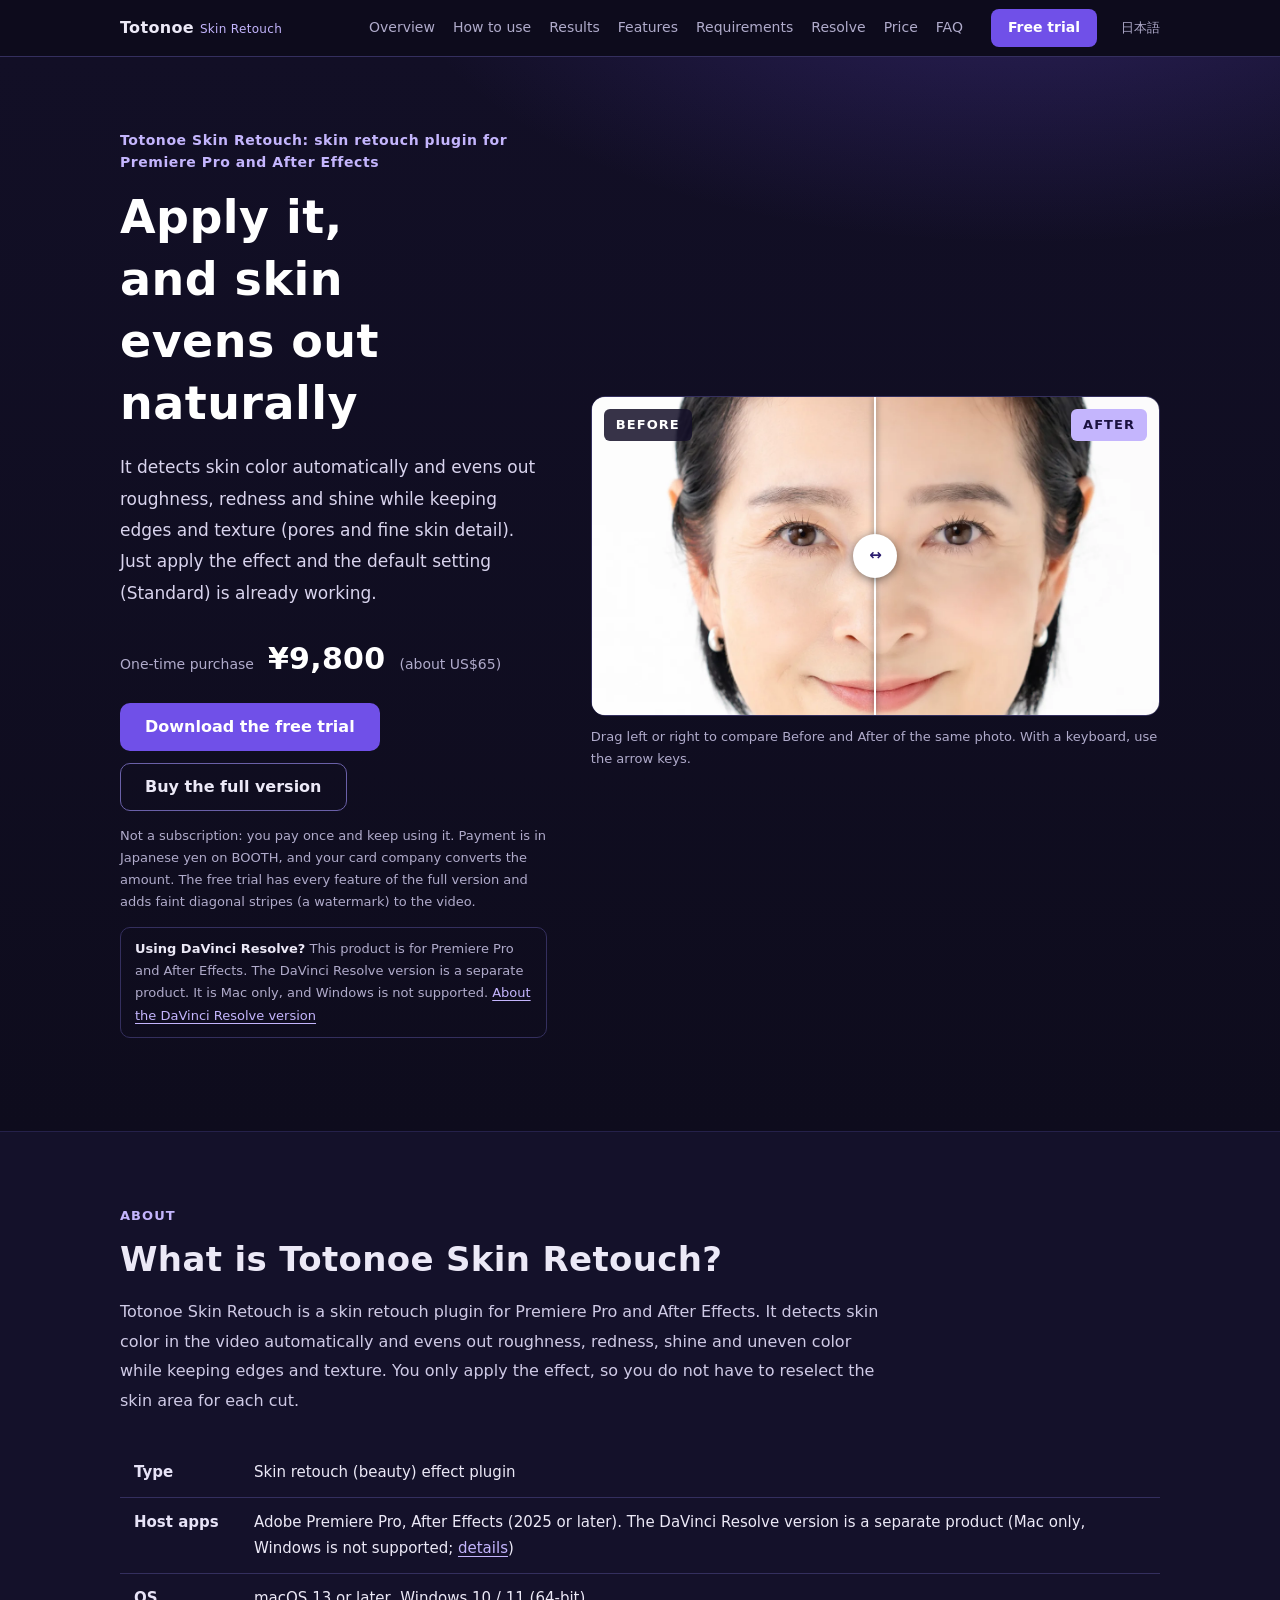
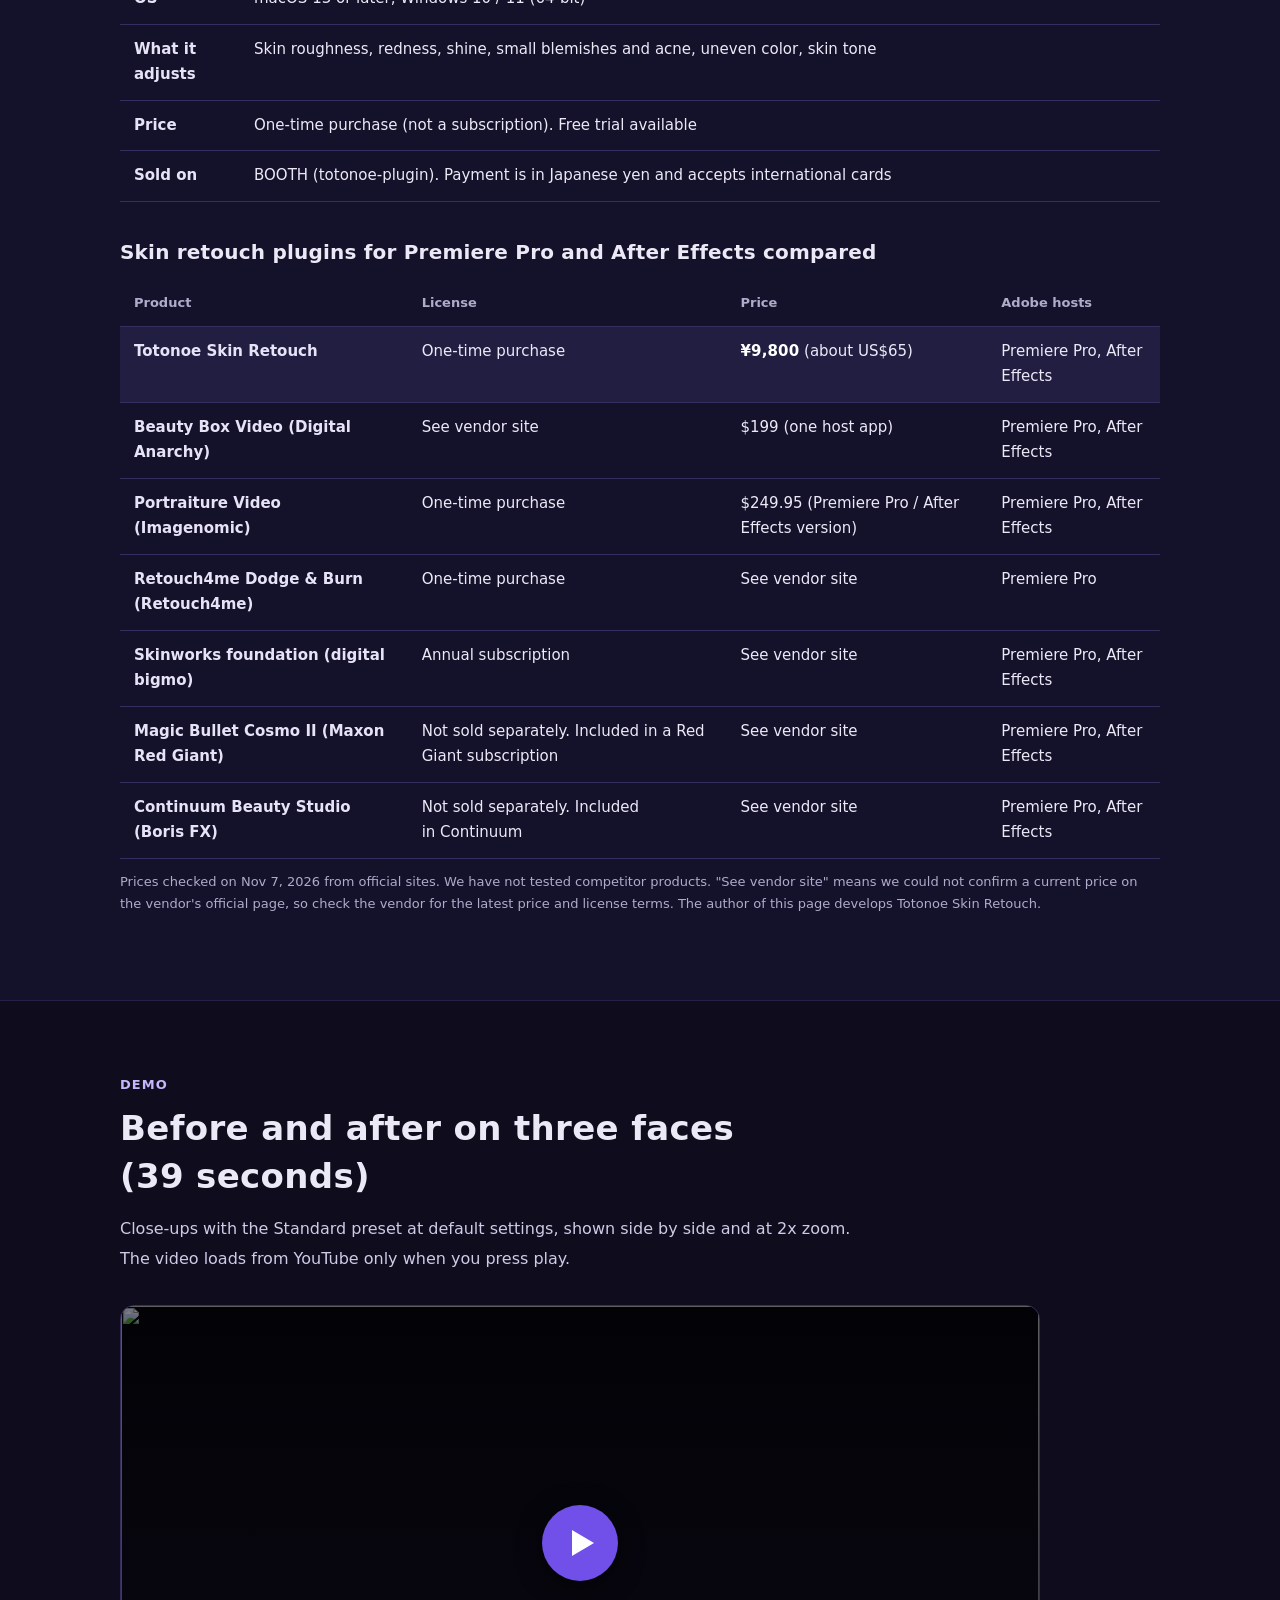
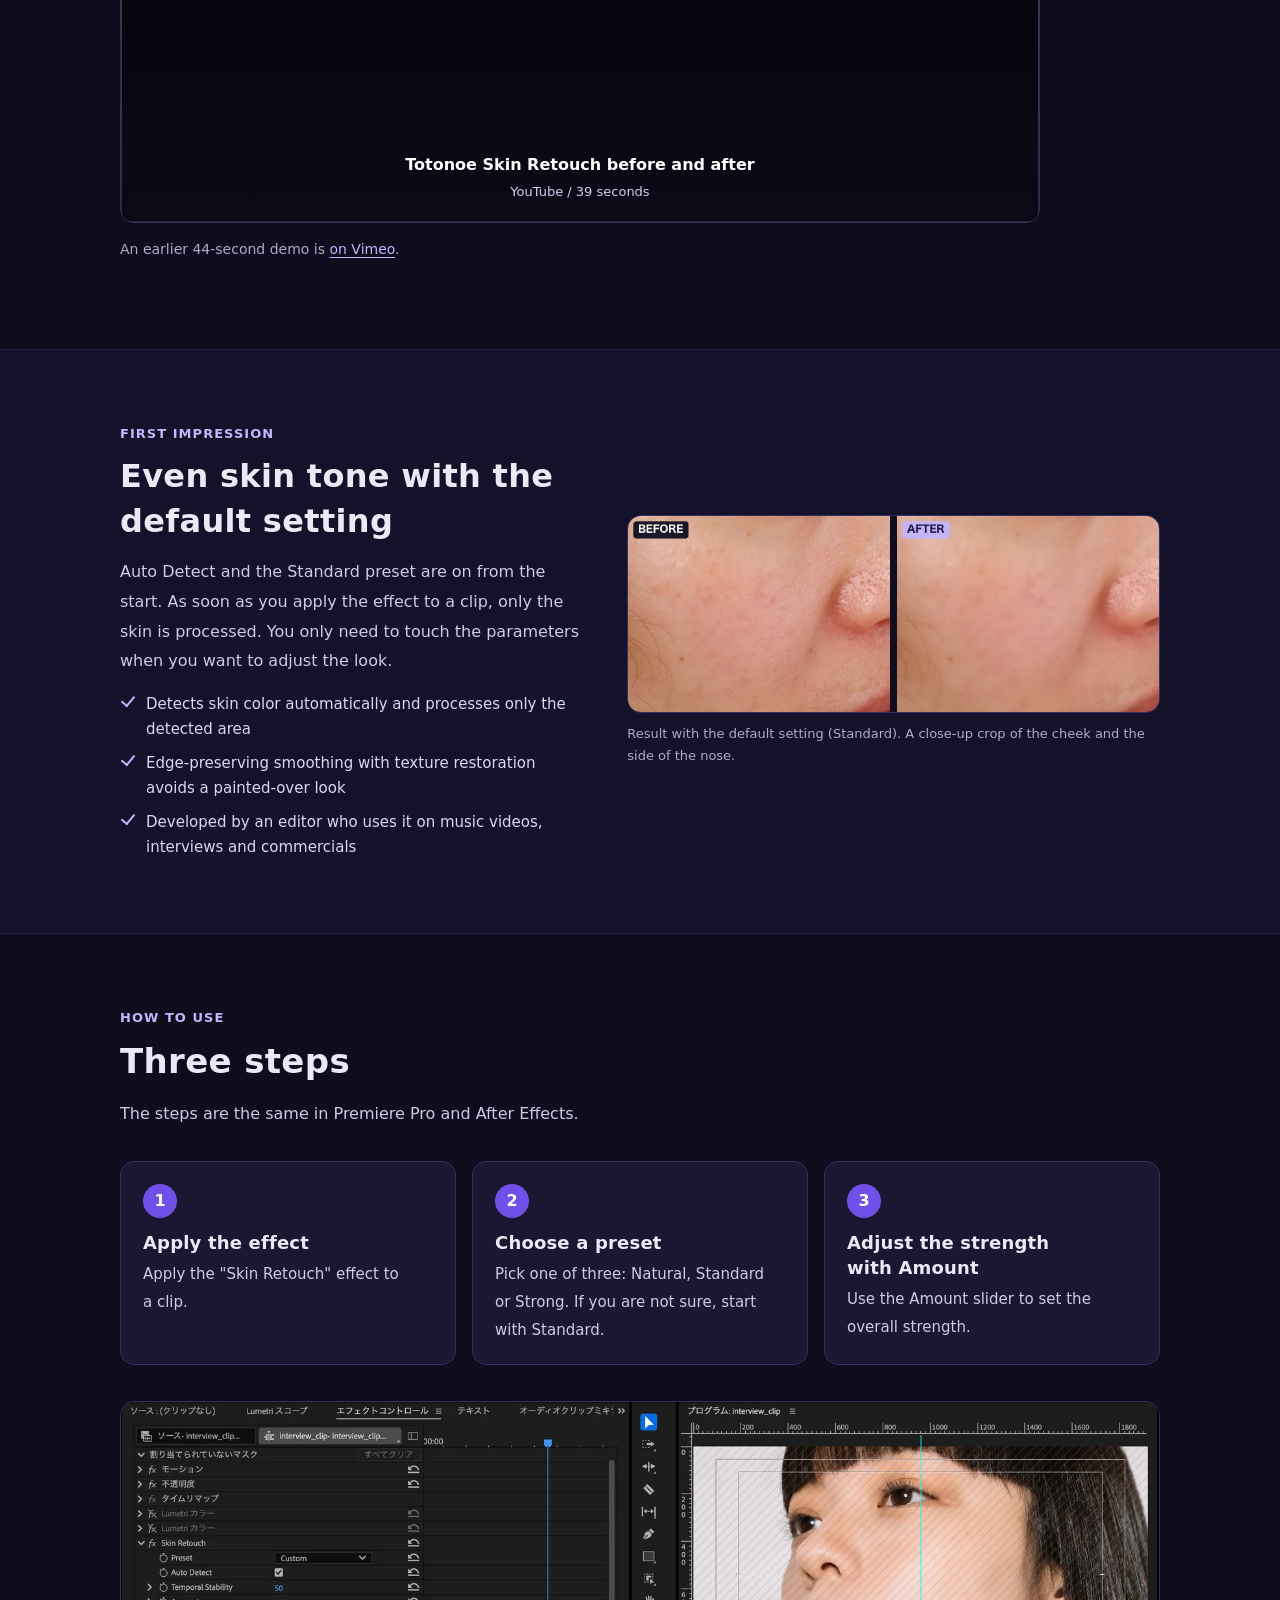
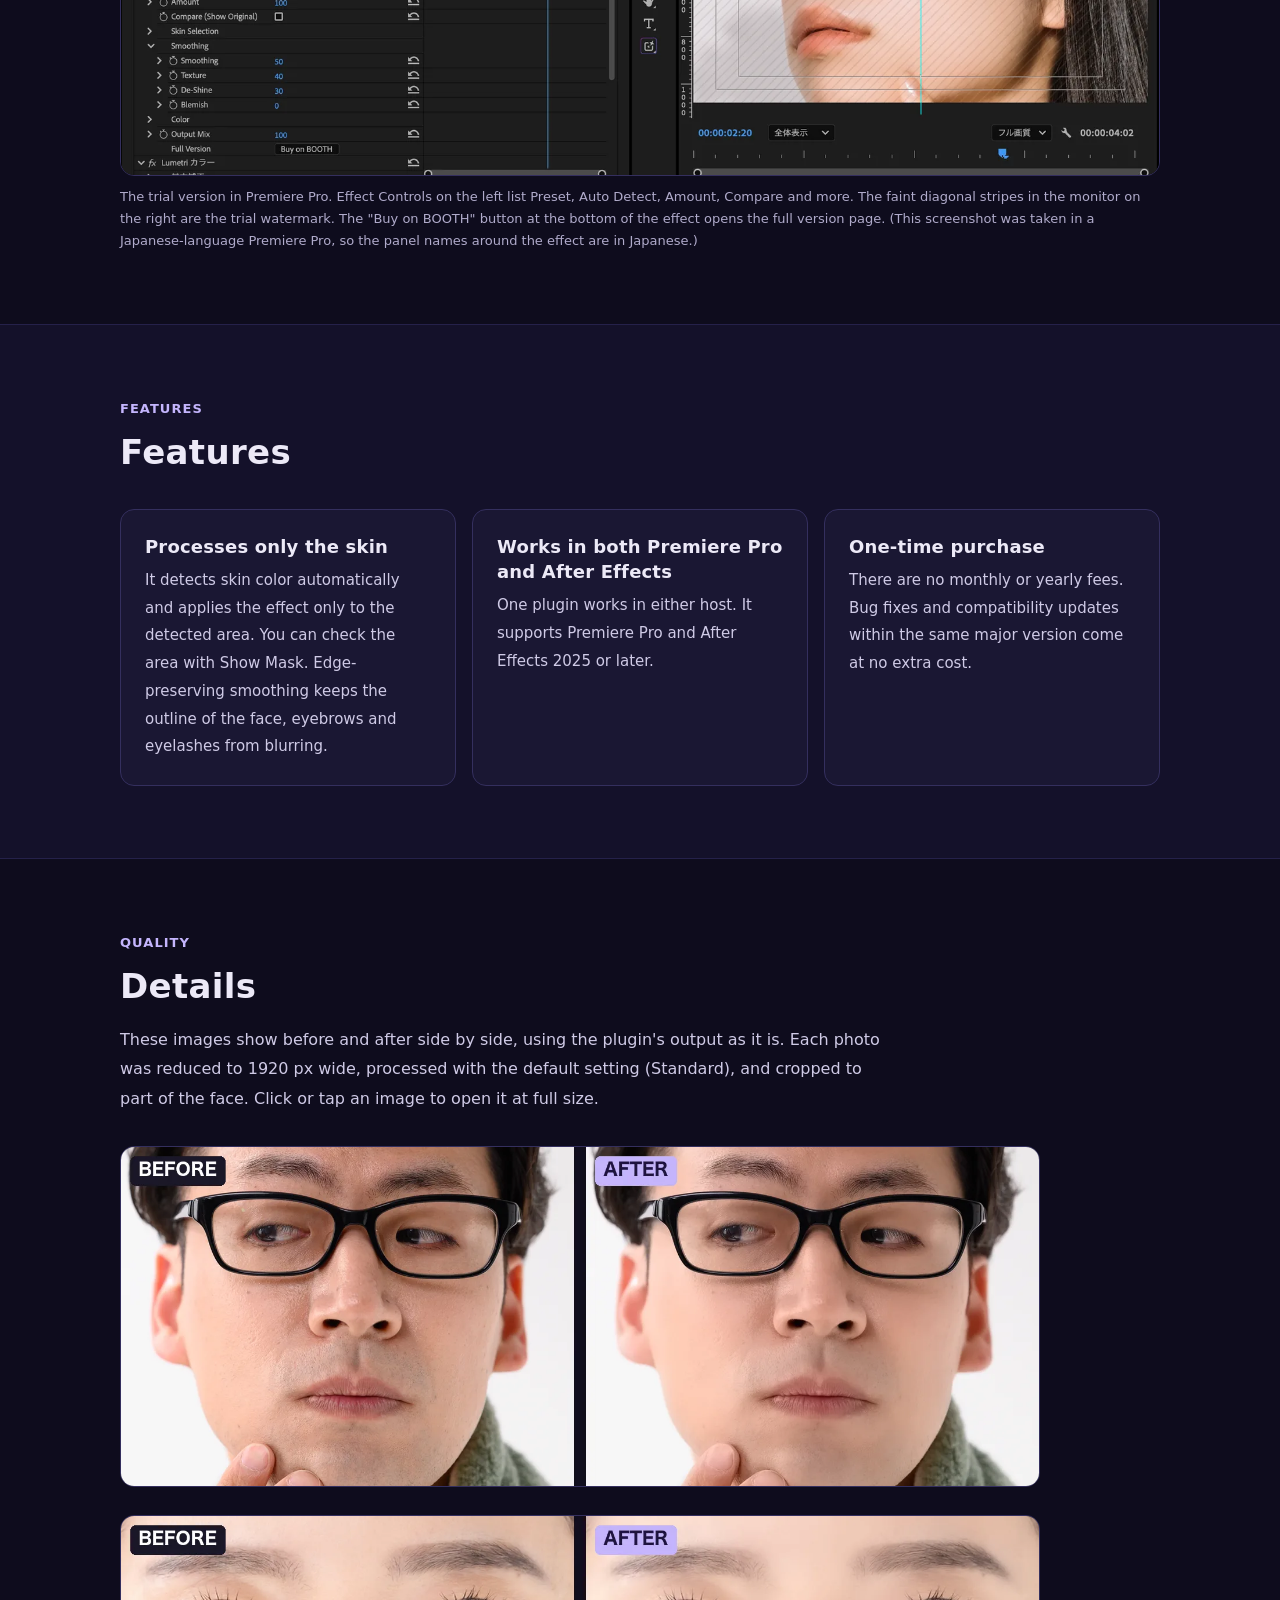
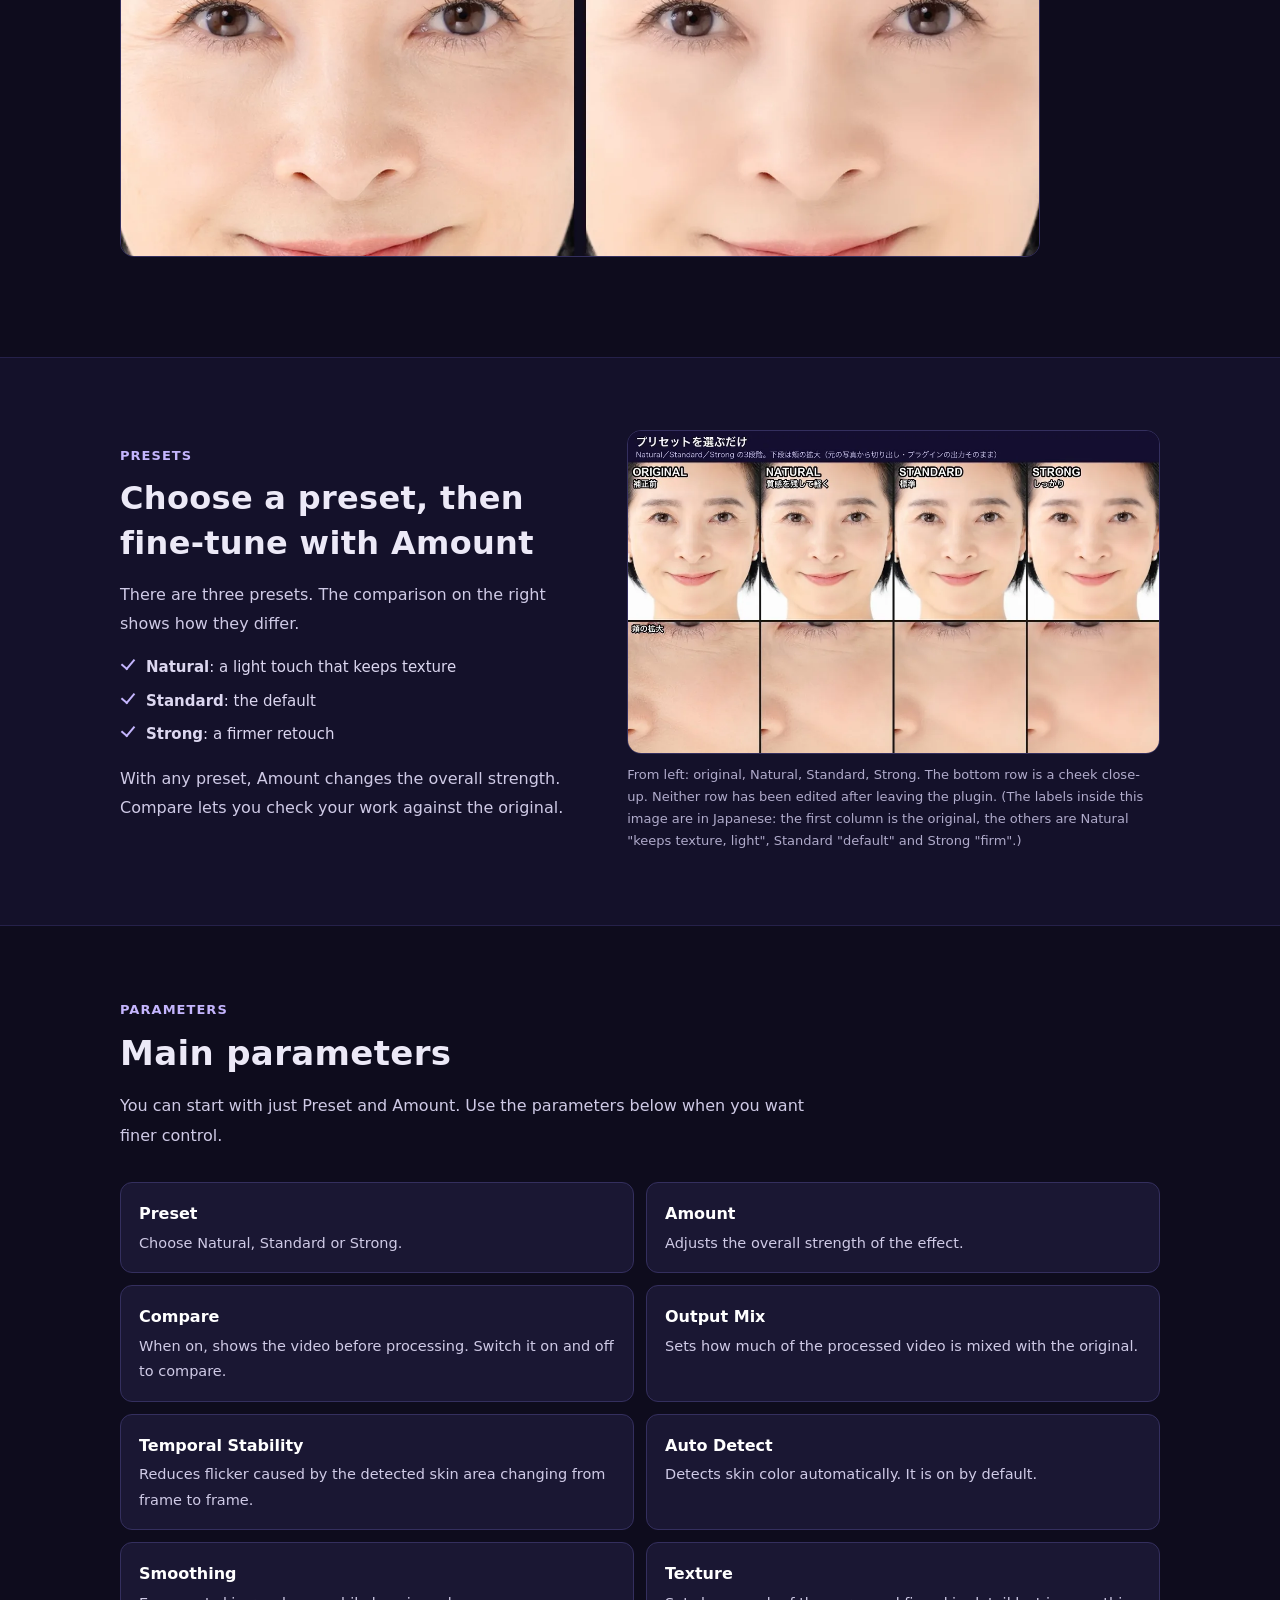
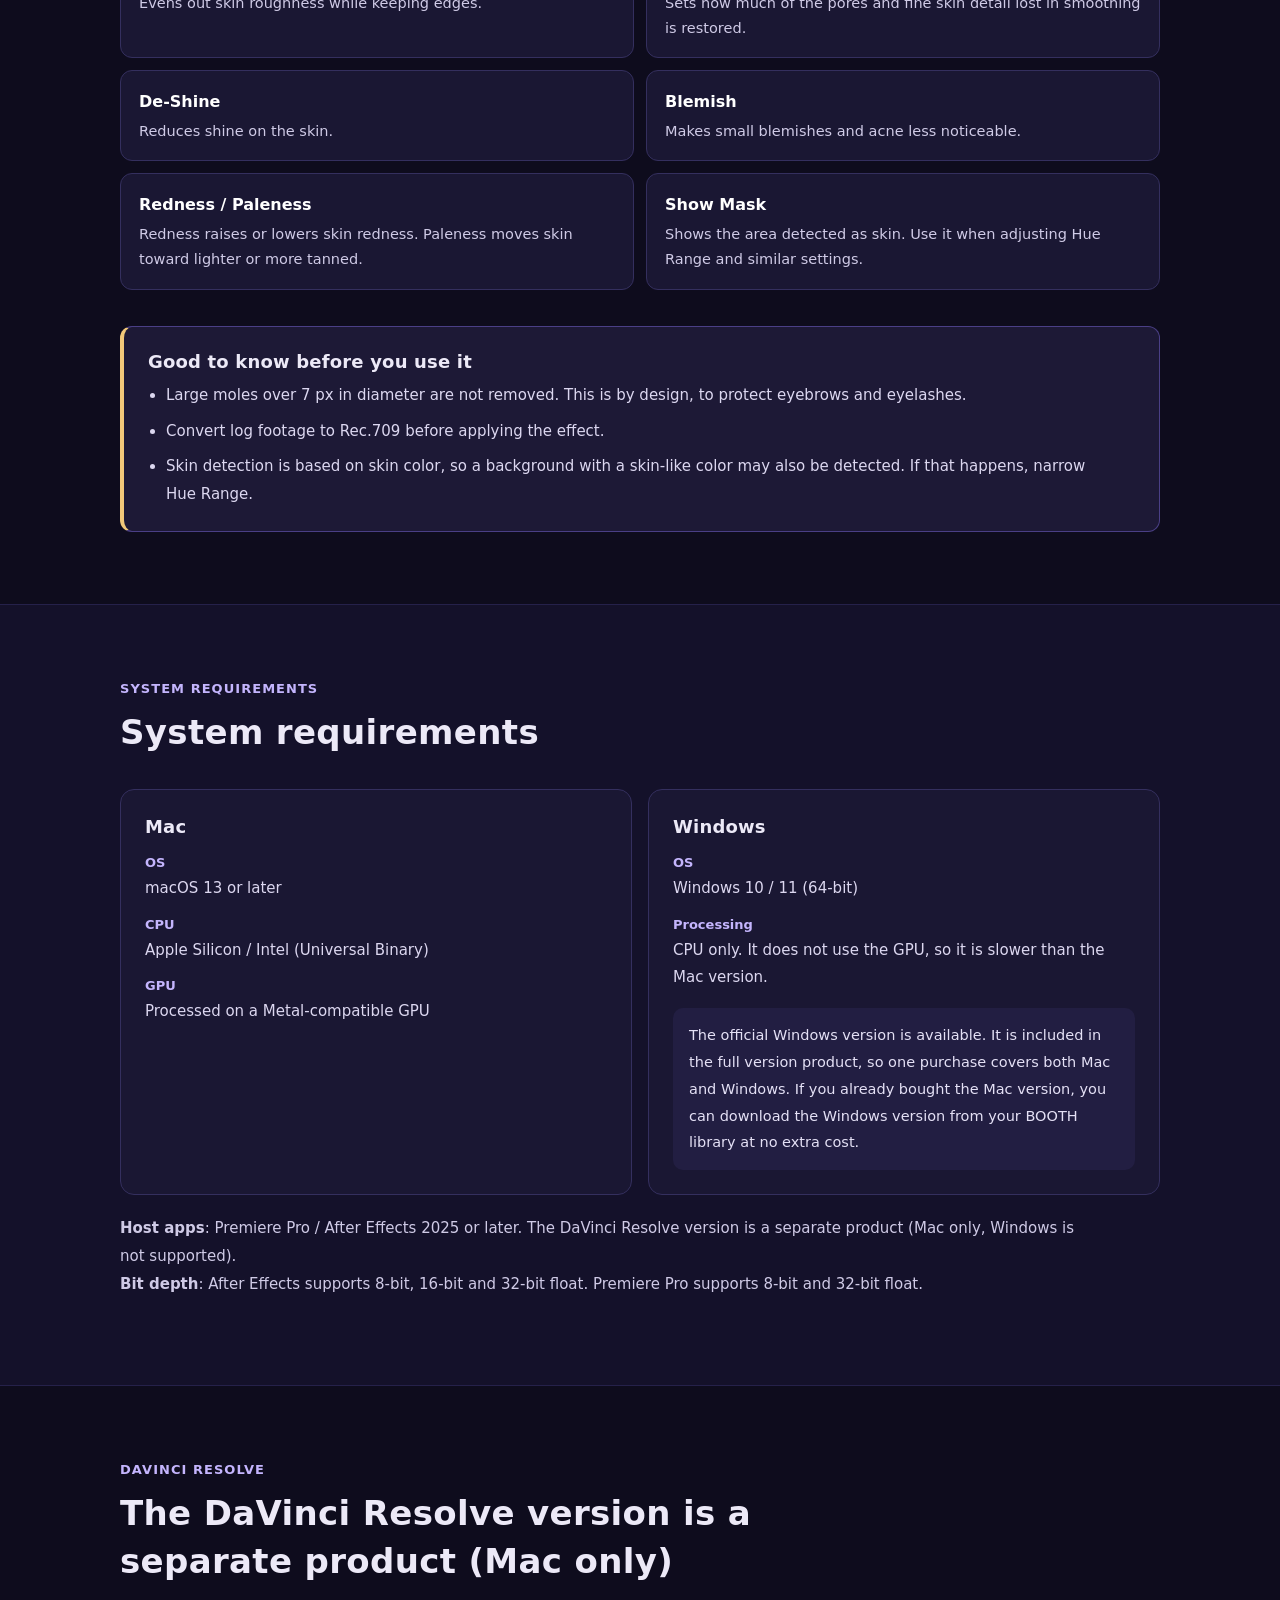
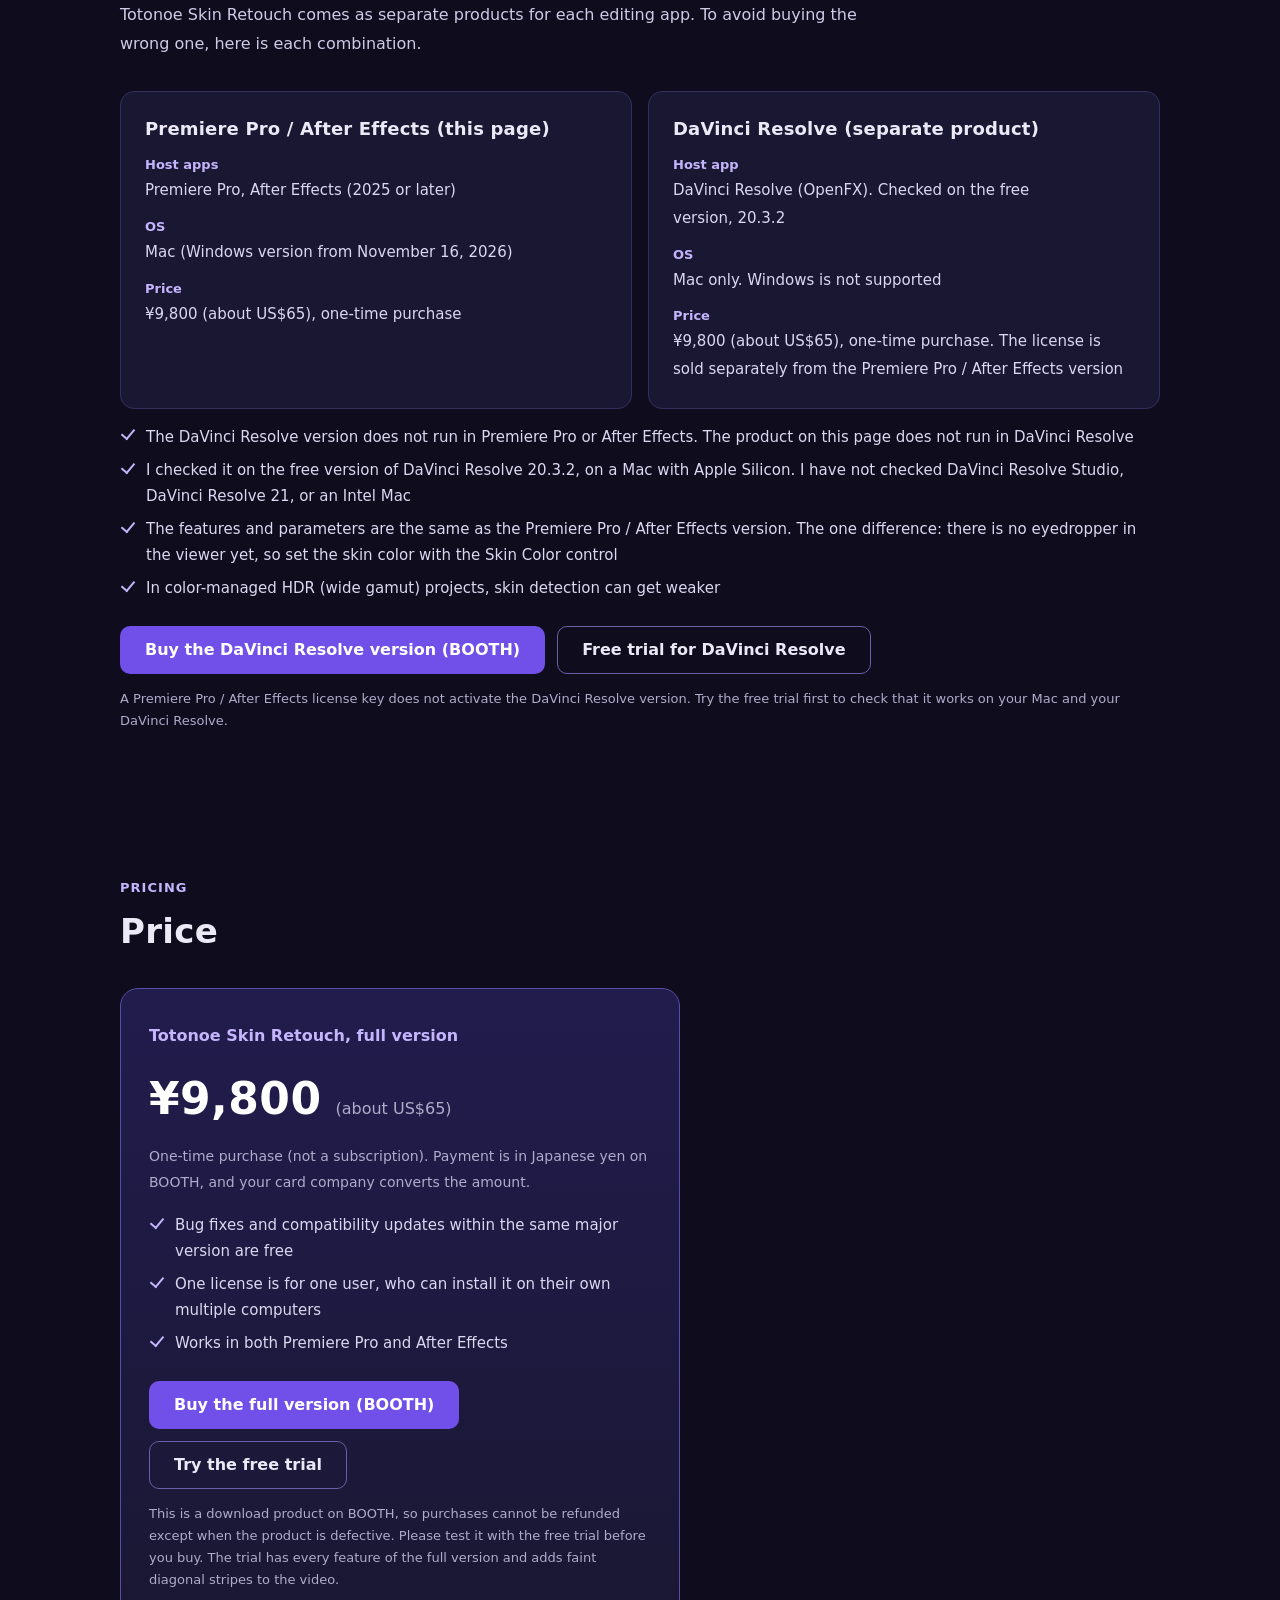
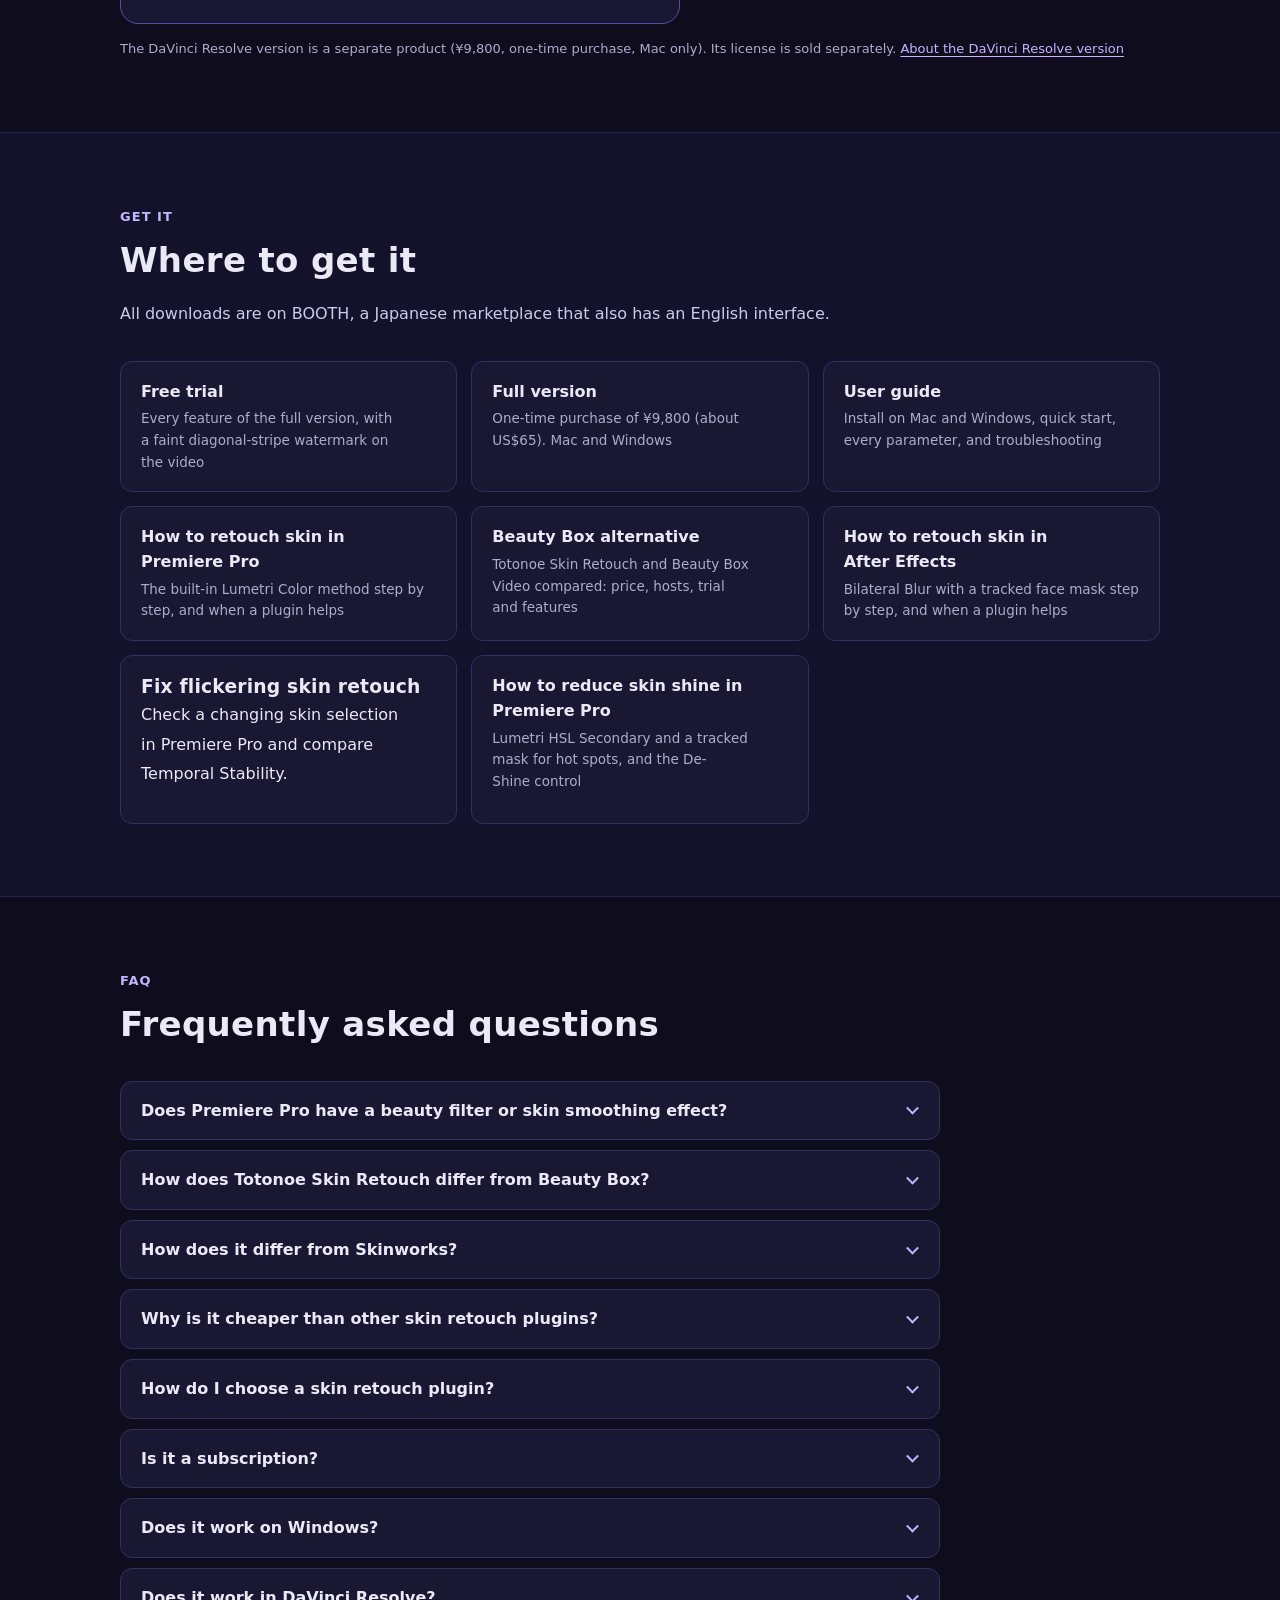
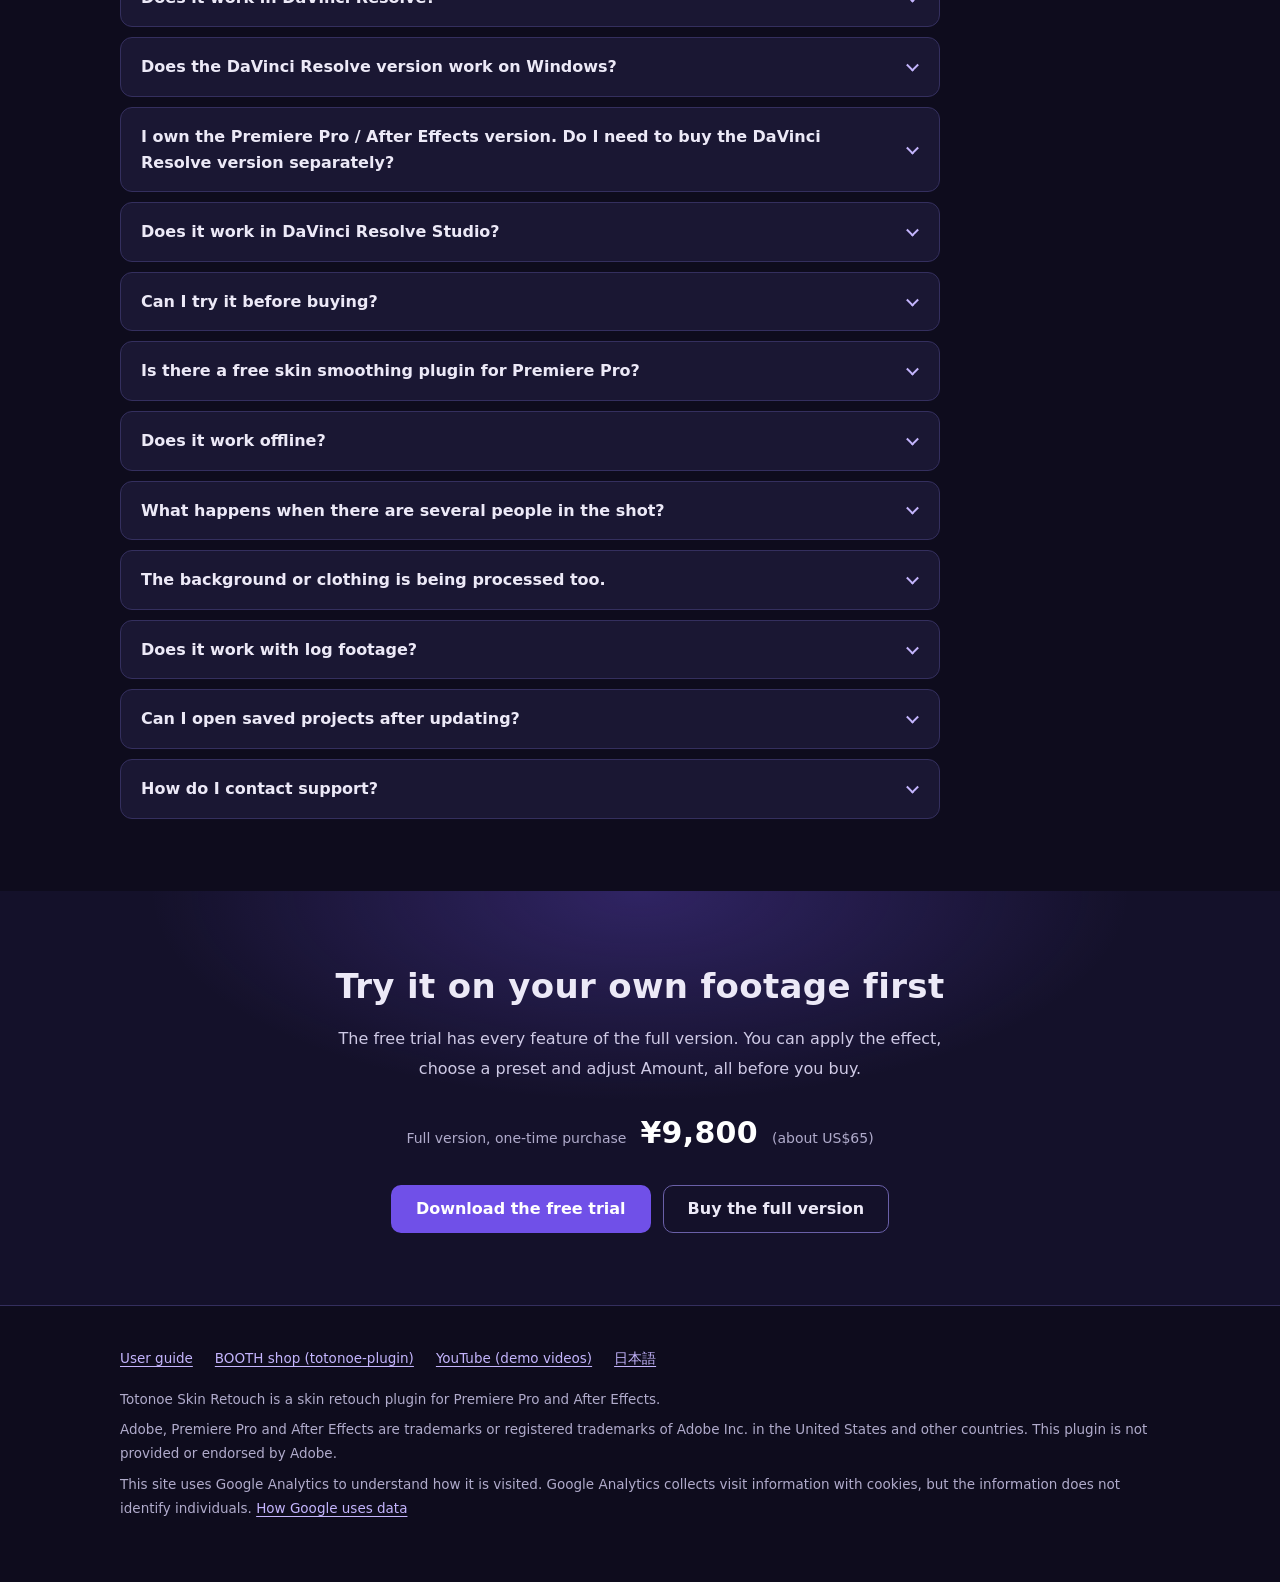
==== en/index.html @ c84c184e "Add English skin flicker troubleshooting guide" ====
<!doctype html>
<html lang="en">
<head>
<meta charset="utf-8">
<meta name="viewport" content="width=device-width, initial-scale=1">
<!-- Google Analytics (GA4). The same measurement ID is also set in the BOOTH shop settings -->
<script async src="https://www.googletagmanager.com/gtag/js?id=G-DPGWX3PMB1"></script>
<script>
  window.dataLayer = window.dataLayer || [];
  function gtag(){dataLayer.push(arguments);}
  gtag('js', new Date());
  gtag('config', 'G-DPGWX3PMB1');
</script>
<title>Skin Retouch Plugin for Premiere Pro &amp; After Effects | Totonoe</title>
<meta name="description" content="Skin retouch plugin for Premiere Pro and After Effects. Detects skin and evens out redness, roughness and shine. One-time purchase, free trial, Mac and Windows.">
<link rel="canonical" href="https://fukudafukuo.github.io/totonoe/en/">
<link rel="alternate" hreflang="ja" href="https://fukudafukuo.github.io/totonoe/">
<link rel="alternate" hreflang="en" href="https://fukudafukuo.github.io/totonoe/en/">
<link rel="alternate" hreflang="x-default" href="https://fukudafukuo.github.io/totonoe/">
<meta name="theme-color" content="#0e0c1d">
<link rel="icon" href="../assets/favicon.svg" type="image/svg+xml">

<meta property="og:type" content="website">
<meta property="og:locale" content="en_US">
<meta property="og:site_name" content="Totonoe Skin Retouch">
<meta property="og:title" content="Totonoe Skin Retouch | Skin Retouch Plugin for Premiere Pro and After Effects (One-Time Purchase, Free Trial)">
<meta property="og:description" content="Skin retouching that works the moment you apply the effect, with edges and texture kept. One-time purchase plugin for Premiere Pro and After Effects. Free trial available.">
<meta property="og:url" content="https://fukudafukuo.github.io/totonoe/en/">
<meta property="og:image" content="https://fukudafukuo.github.io/totonoe/assets/ogp.jpg">
<meta property="og:image:width" content="1200">
<meta property="og:image:height" content="630">
<meta name="twitter:card" content="summary_large_image">
<meta name="twitter:title" content="Totonoe Skin Retouch | Skin Retouch Plugin for Premiere Pro and After Effects (One-Time Purchase, Free Trial)">
<meta name="twitter:description" content="Skin retouching that works the moment you apply it. One-time purchase, free trial.">
<meta name="twitter:image" content="https://fukudafukuo.github.io/totonoe/assets/ogp.jpg">

<link rel="preload" as="image" href="../assets/hero-after.webp" type="image/webp">
<link rel="stylesheet" href="../assets/style.css">

<script type="application/ld+json">
{
 "@context": "https://schema.org",
 "@graph": [
  {
   "@type": "VideoObject",
   "@id": "https://fukudafukuo.github.io/totonoe/en/#demo-video",
   "name": "Totonoe Skin Retouch: before and after on three faces",
   "description": "Close-ups processed with the Standard preset at default settings in Totonoe Skin Retouch, a skin retouch plugin for Premiere Pro and After Effects. Before and after shown side by side and at 2x zoom, then the Natural, Standard and Strong presets.",
   "thumbnailUrl": "https://i.ytimg.com/vi/ukYHc32wasc/maxresdefault.jpg",
   "uploadDate": "2026-11-11T10:00:00+09:00",
   "duration": "PT39S",
   "embedUrl": "https://www.youtube.com/embed/ukYHc32wasc",
   "contentUrl": "https://www.youtube.com/watch?v=ukYHc32wasc",
   "about": {"@id": "https://fukudafukuo.github.io/totonoe/en/#software"}
  },
  {
   "@type": "SoftwareApplication",
   "@id": "https://fukudafukuo.github.io/totonoe/en/#software",
   "name": "Totonoe Skin Retouch",
   "alternateName": [
    "Skin Retouch"
   ],
   "applicationCategory": "MultimediaApplication",
   "applicationSubCategory": "Skin retouch plugin for Premiere Pro and After Effects",
   "operatingSystem": "macOS 13 or later, Windows 10/11 (64-bit)",
   "softwareRequirements": "Adobe Premiere Pro or After Effects 2025 or later",
   "softwareVersion": "1.8.0",
   "description": "Skin retouch plugin for Premiere Pro and After Effects. It detects skin color and evens out roughness, redness and shine while keeping edges and texture. One-time purchase, free trial. Mac and Windows.",
   "url": "https://fukudafukuo.github.io/totonoe/en/",
   "image": "https://fukudafukuo.github.io/totonoe/assets/ogp.jpg",
   "inLanguage": "en",
   "featureList": [
    "Automatic skin color detection",
    "Edge-preserving skin smoothing with texture restoration",
    "Shine reduction (De-Shine)",
    "Small blemish and acne reduction (Blemish)",
    "Redness and paleness adjustment (Redness / Paleness)",
    "Reduced frame-to-frame flicker (Temporal Stability)"
   ],
   "offers": {
    "@type": "Offer",
    "price": 9800,
    "priceCurrency": "JPY",
    "availability": "https://schema.org/InStock",
    "url": "https://booth.pm/en/items/8663073"
   },
   "publisher": {
    "@type": "Organization",
    "name": "design studio marimo",
    "url": "https://totonoe-plugin.booth.pm/"
   },
   "sameAs": [
    "https://booth.pm/en/items/8663073",
    "https://www.youtube.com/@totonoe-plugin",
    "https://x.com/totonoe_plugin",
    "https://totonoestudio.substack.com"
   ]
  },
  {
   "@type": "SoftwareApplication",
   "@id": "https://fukudafukuo.github.io/totonoe/en/#software-resolve",
   "name": "Totonoe Skin Retouch for DaVinci Resolve",
   "applicationCategory": "MultimediaApplication",
   "applicationSubCategory": "Skin retouch plugin for DaVinci Resolve (OpenFX)",
   "operatingSystem": "macOS",
   "softwareRequirements": "DaVinci Resolve (free version 20.3.2 checked on a Mac with Apple Silicon; Studio and Resolve 21 not checked). Windows is not supported",
   "description": "Skin retouch plugin for DaVinci Resolve (OpenFX). Mac only; Windows is not supported. It detects skin color automatically and evens out roughness and redness while keeping edges and texture. It does not run in Premiere Pro or After Effects, which have a separate product. One-time purchase, free trial available.",
   "url": "https://fukudafukuo.github.io/totonoe/en/#resolve",
   "inLanguage": "en",
   "featureList": [
    "Automatic skin color detection",
    "Edge-preserving skin smoothing with texture restoration",
    "Shine reduction (De-Shine)",
    "Small blemish and acne reduction (Blemish)",
    "Redness and paleness adjustment (Redness / Paleness)",
    "Reduced frame-to-frame flicker (Temporal Stability)"
   ],
   "offers": {
    "@type": "Offer",
    "price": 9800,
    "priceCurrency": "JPY",
    "availability": "https://schema.org/InStock",
    "url": "https://booth.pm/en/items/9143928"
   },
   "publisher": {
    "@type": "Organization",
    "name": "design studio marimo",
    "url": "https://totonoe-plugin.booth.pm/"
   }
  },
  {
   "@type": "FAQPage",
   "@id": "https://fukudafukuo.github.io/totonoe/en/#faq",
   "mainEntity": [
    {
     "@type": "Question",
     "name": "Does Premiere Pro have a beauty filter or skin smoothing effect?",
     "acceptedAnswer": {
      "@type": "Answer",
      "text": "No. Premiere Pro has no beauty filter and no effect made for skin smoothing or retouching. With the built-in tools, you select skin using HSL Secondary in Lumetri Color and adjust it. You have to reselect the skin whenever the shot or lighting changes, so a skin retouch plugin can save time on projects with many cuts. A step-by-step guide to the built-in method is in the article How to Retouch Skin in Premiere Pro."
     }
    },
    {
     "@type": "Question",
     "name": "How does Totonoe Skin Retouch differ from Beauty Box?",
     "acceptedAnswer": {
      "@type": "Answer",
      "text": "Both plugins detect skin by color and retouch it. Totonoe Skin Retouch works with Premiere Pro and After Effects (the DaVinci Resolve version is a separate product, Mac only) and is a one-time purchase of ¥9,800 (about US$65). Digital Anarchy's store lists Beauty Box Video 6.0 at $199 for one host app (checked November 8, 2026), and it also has versions for DaVinci Resolve, Final Cut Pro and Avid. A detailed comparison is in the article Beauty Box Alternative for Premiere Pro and After Effects."
     }
    },
    {
     "@type": "Question",
     "name": "How does it differ from Skinworks?",
     "acceptedAnswer": {
      "@type": "Answer",
      "text": "Totonoe Skin Retouch is a one-time purchase of ¥9,800 (about US$65), and one effect adjusts skin smoothness, shine, small blemishes and redness. Skinworks for Adobe is an annual subscription, split into foundation (evens out skin tone), concealer (removes acne and moles) and gloss (emphasizes highlights). It also has versions for DaVinci Resolve and Nuke. See digital bigmo's site for current prices."
     }
    },
    {
     "@type": "Question",
     "name": "Why is it cheaper than other skin retouch plugins?",
     "acceptedAnswer": {
      "@type": "Answer",
      "text": "Because it has fewer features and supports fewer hosts. It is a single skin retouch effect, with no face detection, no AI-based masking, and no tools for brightening teeth or the whites of the eyes. It supports a narrow set of hosts: Premiere Pro and After Effects, plus a separate Mac-only version for DaVinci Resolve. It is developed by one person and sold directly on BOOTH. If you need to retouch each person separately in a shot with several people, or want to use Final Cut Pro or DaVinci Resolve on Windows, another product may suit you better."
     }
    },
    {
     "@type": "Question",
     "name": "How do I choose a skin retouch plugin?",
     "acceptedAnswer": {
      "@type": "Answer",
      "text": "First check that it supports your editing software. Then narrow the list by one-time purchase versus subscription, and by budget. Most products have a trial, so the most reliable last step is to test them on your own footage."
     }
    },
    {
     "@type": "Question",
     "name": "Is it a subscription?",
     "acceptedAnswer": {
      "@type": "Answer",
      "text": "No, it is a one-time purchase. There are no monthly or yearly fees. Bug fixes and compatibility updates within the same major version are free."
     }
    },
    {
     "@type": "Question",
     "name": "Does it work on Windows?",
     "acceptedAnswer": {
      "@type": "Answer",
      "text": "It works on Windows 10 and 11 (64-bit). A free beta is available until November 15, 2026. On November 16, the official Windows version will be added to the full version product on BOOTH. One purchase covers both Mac and Windows. If you already bought the Mac version, you can download the Windows version from your BOOTH library at no extra cost. The Windows version runs on the CPU only, so it is slower than the Mac version. See System requirements for details. This answer is about the Premiere Pro and After Effects product. The DaVinci Resolve version is a separate product and is Mac only, so it does not work on Windows."
     }
    },
    {
     "@type": "Question",
     "name": "Does it work in DaVinci Resolve?",
     "acceptedAnswer": {
      "@type": "Answer",
      "text": "There is a separate DaVinci Resolve version. It is Mac only, and Windows is not supported. The product on this page (for Premiere Pro and After Effects) does not work in DaVinci Resolve. I checked the Resolve version on the free version of DaVinci Resolve 20.3.2, on a Mac with Apple Silicon. I have not checked DaVinci Resolve Studio or DaVinci Resolve 21. The Resolve version is a one-time purchase of ¥9,800 (about US$65), and its license is sold separately from this product. Try the free trial first to check that it works on your setup."
     }
    },
    {
     "@type": "Question",
     "name": "Does the DaVinci Resolve version work on Windows?",
     "acceptedAnswer": {
      "@type": "Answer",
      "text": "No. The DaVinci Resolve version is Mac only. There is no Windows version."
     }
    },
    {
     "@type": "Question",
     "name": "I own the Premiere Pro / After Effects version. Do I need to buy the DaVinci Resolve version separately?",
     "acceptedAnswer": {
      "@type": "Answer",
      "text": "Yes. The licenses are sold separately, and a Premiere Pro / After Effects key does not activate the DaVinci Resolve version."
     }
    },
    {
     "@type": "Question",
     "name": "Does it work in DaVinci Resolve Studio?",
     "acceptedAnswer": {
      "@type": "Answer",
      "text": "I have not checked it. I only checked the free version of DaVinci Resolve 20.3.2. Please try the free trial."
     }
    },
    {
     "@type": "Question",
     "name": "Can I try it before buying?",
     "acceptedAnswer": {
      "@type": "Answer",
      "text": "Yes. A free trial is available on BOOTH. It has every feature of the full version, and it adds faint diagonal stripes (a watermark) to the video. Because this is a download product, purchases cannot be refunded except when the product is defective, so please test it on your own footage with the free trial first."
     }
    },
    {
     "@type": "Question",
     "name": "Is there a free skin smoothing plugin for Premiere Pro?",
     "acceptedAnswer": {
      "@type": "Answer",
      "text": "Totonoe Skin Retouch is not free, but its free trial has every feature and adds a faint diagonal watermark, so you can test it on your own footage. The full version is a one-time purchase of ¥9,800 (about US$65). To smooth skin without a plugin, you can use Lumetri Color in Premiere Pro; the steps are in the article How to Retouch Skin in Premiere Pro."
     }
    },
    {
     "@type": "Question",
     "name": "Does it work offline?",
     "acceptedAnswer": {
      "@type": "Answer",
      "text": "Yes. Once installed, it works without an internet connection. All processing happens on your computer, and your footage is never sent to an external server. The plugin does not connect to the internet, and the license is checked locally. A browser opens only when you click the User Guide or Buy on BOOTH button in the effect."
     }
    },
    {
     "@type": "Question",
     "name": "What happens when there are several people in the shot?",
     "acceptedAnswer": {
      "@type": "Answer",
      "text": "The effect is applied to everyone with a similar skin tone. To apply it to only one person, combine it with a mask in Premiere Pro or After Effects."
     }
    },
    {
     "@type": "Question",
     "name": "The background or clothing is being processed too.",
     "acceptedAnswer": {
      "@type": "Answer",
      "text": "Skin is detected by color, so a background or prop with a skin-like color can be picked up. Check the detected area with Show Mask and narrow Hue Range."
     }
    },
    {
     "@type": "Question",
     "name": "Does it work with log footage?",
     "acceptedAnswer": {
      "@type": "Answer",
      "text": "Convert log footage to Rec.709 before applying the effect."
     }
    },
    {
     "@type": "Question",
     "name": "Can I open saved projects after updating?",
     "acceptedAnswer": {
      "@type": "Answer",
      "text": "Yes. Parameter identifiers stay fixed across versions, so saved projects keep each parameter's value."
     }
    },
    {
     "@type": "Question",
     "name": "How do I contact support?",
     "acceptedAnswer": {
      "@type": "Answer",
      "text": "Send a message through BOOTH. You can write in English or Japanese."
     }
    }
   ]
  }
 ]
}
</script>
</head>
<body>
<a class="skip" href="#main">Skip to content</a>

<header class="site-header">
  <div class="wrap">
    <a class="brand" href="#top">Totonoe<small>Skin Retouch</small></a>
    <nav class="nav" aria-label="On this page">
      <a href="#about">Overview</a>
      <a href="#steps">How to use</a>
      <a href="#quality">Results</a>
      <a href="#params">Features</a>
      <a href="#specs">Requirements</a>
      <a href="#resolve">Resolve</a>
      <a href="#pricing">Price</a>
      <a href="#faq">FAQ</a>
    </nav>
    <a class="btn btn-primary btn-sm header-cta" href="https://booth.pm/en/items/8892910" rel="noopener">Free trial</a>
    <a href="../" hreflang="ja" lang="ja" style="margin-left:4px;font-size:13px;color:var(--muted);text-decoration:none;white-space:nowrap">日本語</a>
  </div>
</header>

<main id="main">

<!-- Hero -->
<section class="hero" id="top">
  <div class="wrap">
    <div class="hero-grid">
      <div class="hero-copy">
        <h1 class="eyebrow">Totonoe Skin Retouch: skin retouch plugin for Premiere Pro and After Effects</h1>
        <p class="hero-title">Apply it, and skin<br class="br-sp"> evens out naturally</p>
        <p class="lead">It detects skin color automatically and evens out roughness, redness and shine while keeping edges and texture (pores and fine skin detail). Just apply the effect and the default setting (Standard) is already working.</p>
        <div class="price-line">
          <span class="label">One-time purchase</span>
          <span class="js-price"><span class="price-now">&yen;9,800</span></span>
          <span style="color:var(--muted);font-size:14px">(about US$65)</span>
        </div>
        <div class="btn-row">
          <a class="btn btn-primary" href="https://booth.pm/en/items/8892910" rel="noopener">Download the free trial</a>
          <a class="btn btn-ghost" href="https://booth.pm/en/items/8663073" rel="noopener">Buy the full version</a>
        </div>
        <p class="price-note">Not a subscription: you pay once and keep using it. Payment is in Japanese yen on BOOTH, and your card company converts the amount. The free trial has every feature of the full version and adds faint diagonal stripes (a watermark) to the video.</p>
        <p class="host-note"><strong>Using DaVinci Resolve?</strong> This product is for Premiere Pro and After Effects. The DaVinci Resolve version is a separate product. It is Mac only, and Windows is not supported. <a href="#resolve">About the DaVinci Resolve version</a></p>
      </div>

      <div class="cmp-wrap">
        <div class="cmp" role="group" aria-label="Before and after skin retouch comparison">
          <img class="img-after" src="../assets/hero-after.webp" width="960" height="540" alt="Frame after skin retouch (After)" fetchpriority="high">
          <img class="img-before" src="../assets/hero-before.webp" width="960" height="540" alt="Frame before skin retouch (Before)">
          <span class="cmp-tag t-before">BEFORE</span>
          <span class="cmp-tag t-after">AFTER</span>
          <div class="cmp-handle" role="slider" tabindex="0" aria-label="Position of the divider between Before and After" aria-orientation="horizontal" aria-valuemin="0" aria-valuemax="100" aria-valuenow="50" aria-valuetext="Before on the left, After on the right. The divider is 50% from the left"><span class="cmp-knob" aria-hidden="true">&harr;</span></div>
        </div>
        <p class="cap">Drag left or right to compare Before and After of the same photo. With a keyboard, use the arrow keys.</p>
      </div>
    </div>
  </div>
</section>

<!-- Overview and comparison -->
<section class="alt" id="about">
  <div class="wrap">
    <div class="sec-head">
      <p class="kicker">ABOUT</p>
      <h2>What is Totonoe Skin Retouch?</h2>
      <p>Totonoe Skin Retouch is a skin retouch plugin for Premiere Pro and After Effects. It detects skin color in the video automatically and evens out roughness, redness, shine and uneven color while keeping edges and texture. You only apply the effect, so you do not have to reselect the skin area for each cut.</p>
    </div>
    <div class="table-wrap">
      <table class="facts">
        <tr><th scope="row">Type</th><td>Skin retouch (beauty) effect plugin</td></tr>
        <tr><th scope="row">Host apps</th><td>Adobe Premiere Pro, After Effects (2025 or later). The DaVinci Resolve version is a separate product (Mac only, Windows is not supported; <a href="#resolve">details</a>)</td></tr>
        <tr><th scope="row">OS</th><td>macOS 13 or later, Windows 10 / 11 (64-bit)</td></tr>
        <tr><th scope="row">What it adjusts</th><td>Skin roughness, redness, shine, small blemishes and acne, uneven color, skin tone</td></tr>
        <tr><th scope="row">Price</th><td>One-time purchase (not a subscription). Free trial available</td></tr>
        <tr><th scope="row">Sold on</th><td>BOOTH (totonoe-plugin). Payment is in Japanese yen and accepts international cards</td></tr>
      </table>
    </div>

    <h3 class="sub-h">Skin retouch plugins for Premiere Pro and After Effects compared</h3>
    <div class="table-wrap">
      <table class="compare">
        <thead><tr><th scope="col">Product</th><th scope="col">License</th><th scope="col">Price</th><th scope="col">Adobe hosts</th></tr></thead>
        <tbody>
          <tr><th scope="row">Totonoe Skin Retouch</th><td>One-time purchase</td><td><span class="js-price"><span class="price-now">&yen;9,800</span></span> (about US$65)</td><td>Premiere Pro, After Effects</td></tr>
          <tr><th scope="row">Beauty Box Video (Digital Anarchy)</th><td>See vendor site</td><td>$199 (one host app)</td><td>Premiere Pro, After Effects</td></tr>
          <tr><th scope="row">Portraiture Video (Imagenomic)</th><td>One-time purchase</td><td>$249.95 (Premiere Pro / After Effects version)</td><td>Premiere Pro, After Effects</td></tr>
          <tr><th scope="row">Retouch4me Dodge &amp; Burn (Retouch4me)</th><td>One-time purchase</td><td>See vendor site</td><td>Premiere Pro</td></tr>
          <tr><th scope="row">Skinworks foundation (digital bigmo)</th><td>Annual subscription</td><td>See vendor site</td><td>Premiere Pro, After Effects</td></tr>
          <tr><th scope="row">Magic Bullet Cosmo II (Maxon Red Giant)</th><td>Not sold separately. Included in a Red Giant subscription</td><td>See vendor site</td><td>Premiere Pro, After Effects</td></tr>
          <tr><th scope="row">Continuum Beauty Studio (Boris FX)</th><td>Not sold separately. Included in Continuum</td><td>See vendor site</td><td>Premiere Pro, After Effects</td></tr>
        </tbody>
      </table>
    </div>
    <p class="cap">Prices checked on Nov 7, 2026 from official sites. We have not tested competitor products. "See vendor site" means we could not confirm a current price on the vendor's official page, so check the vendor for the latest price and license terms. The author of this page develops Totonoe Skin Retouch.</p>
  </div>
</section>

<!-- Demo video -->
<section id="demo">
  <div class="wrap">
    <div class="sec-head">
      <p class="kicker">DEMO</p>
      <h2>Before and after on three faces (39 seconds)</h2>
      <p>Close-ups with the Standard preset at default settings, shown side by side and at 2x zoom. The video loads from YouTube only when you press play.</p>
    </div>
    <a class="video" href="https://www.youtube.com/watch?v=ukYHc32wasc" data-youtube="ukYHc32wasc" data-title="Totonoe Skin Retouch before and after demo" rel="noopener" aria-label="Play the before and after demo video (YouTube, 39 seconds)">
      <img src="https://i.ytimg.com/vi/ukYHc32wasc/maxresdefault.jpg" width="1280" height="720" alt="" loading="lazy" decoding="async">
      <span class="play" aria-hidden="true"></span>
      <span class="vt">Totonoe Skin Retouch before and after<small>YouTube / 39 seconds</small></span>
    </a>
    <p style="margin-top:14px;font-size:14px;color:var(--muted, #b9b2e0)">An earlier 44-second demo is <a href="https://vimeo.com/1233972310" rel="noopener">on Vimeo</a>.</p>
  </div>
</section>

<!-- Default setting -->
<section class="alt" id="default">
  <div class="wrap">
    <div class="split">
      <div class="txt">
        <p class="sec-head kicker" style="margin:0 0 8px;color:var(--accent);font-size:13px;font-weight:700;letter-spacing:.08em">FIRST IMPRESSION</p>
        <h2>Even skin tone with the default setting</h2>
        <p>Auto Detect and the Standard preset are on from the start. As soon as you apply the effect to a clip, only the skin is processed. You only need to touch the parameters when you want to adjust the look.</p>
        <ul class="checks">
          <li>Detects skin color automatically and processes only the detected area</li>
          <li>Edge-preserving smoothing with texture restoration avoids a painted-over look</li>
          <li>Developed by an editor who uses it on music videos, interviews and commercials</li>
        </ul>
      </div>
      <figure>
        <a class="zoom" href="../assets/ba-nose.webp" target="_blank" rel="noopener"><img src="../assets/ba-nose.webp" width="1580" height="585" alt="Before and after on the cheek and the side of the nose" loading="lazy" decoding="async"></a>
        <figcaption class="cap">Result with the default setting (Standard). A close-up crop of the cheek and the side of the nose.</figcaption>
      </figure>
    </div>
  </div>
</section>

<!-- How to use -->
<section id="steps">
  <div class="wrap">
    <div class="sec-head">
      <p class="kicker">HOW TO USE</p>
      <h2>Three steps</h2>
      <p>The steps are the same in Premiere Pro and After Effects.</p>
    </div>
    <ol class="steps">
      <li>
        <h3>Apply the effect</h3>
        <p>Apply the "Skin Retouch" effect to a clip.</p>
      </li>
      <li>
        <h3>Choose a preset</h3>
        <p>Pick one of three: Natural, Standard or Strong. If you are not sure, start with Standard.</p>
      </li>
      <li>
        <h3>Adjust the strength with Amount</h3>
        <p>Use the Amount slider to set the overall strength.</p>
      </li>
    </ol>
    <figure class="shot">
      <a class="zoom" href="../assets/premiere-trial.webp" target="_blank" rel="noopener"><img src="../assets/premiere-trial.webp" width="1600" height="574" alt="Skin Retouch parameters in the Premiere Pro Effect Controls panel, and the faint diagonal stripes of the trial version in the Program Monitor" loading="lazy" decoding="async"></a>
      <figcaption class="cap">The trial version in Premiere Pro. Effect Controls on the left list Preset, Auto Detect, Amount, Compare and more. The faint diagonal stripes in the monitor on the right are the trial watermark. The "Buy on BOOTH" button at the bottom of the effect opens the full version page. (This screenshot was taken in a Japanese-language Premiere Pro, so the panel names around the effect are in Japanese.)</figcaption>
    </figure>
  </div>
</section>

<!-- Features -->
<section class="alt" id="features">
  <div class="wrap">
    <div class="sec-head">
      <p class="kicker">FEATURES</p>
      <h2>Features</h2>
    </div>
    <div class="grid-3">
      <div class="card">
        <h3>Processes only the skin</h3>
        <p>It detects skin color automatically and applies the effect only to the detected area. You can check the area with Show Mask. Edge-preserving smoothing keeps the outline of the face, eyebrows and eyelashes from blurring.</p>
      </div>
      <div class="card">
        <h3>Works in both Premiere Pro and After Effects</h3>
        <p>One plugin works in either host. It supports Premiere Pro and After Effects 2025 or later.</p>
      </div>
      <div class="card">
        <h3>One-time purchase</h3>
        <p>There are no monthly or yearly fees. Bug fixes and compatibility updates within the same major version come at no extra cost.</p>
      </div>
    </div>
  </div>
</section>

<!-- Results -->
<section id="quality">
  <div class="wrap">
    <div class="sec-head">
      <p class="kicker">QUALITY</p>
      <h2>Details</h2>
      <p>These images show before and after side by side, using the plugin's output as it is. Each photo was reduced to 1920 px wide, processed with the default setting (Standard), and cropped to part of the face. Click or tap an image to open it at full size.</p>
    </div>

    <div class="fig"><a class="zoom" href="../assets/ba-man2.webp" target="_blank" rel="noopener"><img src="../assets/ba-man2.webp" width="1580" height="585" alt="Before and after on the face of a man wearing glasses" loading="lazy" decoding="async"></a></div>
    <div class="fig"><a class="zoom" href="../assets/ba-eye.webp" target="_blank" rel="noopener"><img src="../assets/ba-eye.webp" width="1580" height="585" alt="Before and after around the eyes" loading="lazy" decoding="async"></a></div>
  </div>
</section>

<!-- Presets -->
<section class="alt" id="presets">
  <div class="wrap">
    <div class="split">
      <div class="txt">
        <p style="margin:0 0 8px;color:var(--accent);font-size:13px;font-weight:700;letter-spacing:.08em">PRESETS</p>
        <h2>Choose a preset, then fine-tune with Amount</h2>
        <p>There are three presets. The comparison on the right shows how they differ.</p>
        <ul class="checks">
          <li><strong>Natural</strong>: a light touch that keeps texture</li>
          <li><strong>Standard</strong>: the default</li>
          <li><strong>Strong</strong>: a firmer retouch</li>
        </ul>
        <p style="margin-top:16px">With any preset, Amount changes the overall strength. Compare lets you check your work against the original.</p>
      </div>
      <figure>
        <a class="zoom" href="../assets/presets.webp" target="_blank" rel="noopener"><img src="../assets/presets.webp" width="1024" height="621" alt="Comparison of the original, Natural, Standard and Strong, with a cheek close-up in the bottom row" loading="lazy" decoding="async"></a>
        <figcaption class="cap">From left: original, Natural, Standard, Strong. The bottom row is a cheek close-up. Neither row has been edited after leaving the plugin. (The labels inside this image are in Japanese: the first column is the original, the others are Natural "keeps texture, light", Standard "default" and Strong "firm".)</figcaption>
      </figure>
    </div>
  </div>
</section>

<!-- Parameters -->
<section id="params">
  <div class="wrap">
    <div class="sec-head">
      <p class="kicker">PARAMETERS</p>
      <h2>Main parameters</h2>
      <p>You can start with just Preset and Amount. Use the parameters below when you want finer control.</p>
    </div>
    <dl class="params">
      <div><dt>Preset</dt><dd>Choose Natural, Standard or Strong.</dd></div>
      <div><dt>Amount</dt><dd>Adjusts the overall strength of the effect.</dd></div>
      <div><dt>Compare</dt><dd>When on, shows the video before processing. Switch it on and off to compare.</dd></div>
      <div><dt>Output Mix</dt><dd>Sets how much of the processed video is mixed with the original.</dd></div>
      <div><dt>Temporal Stability</dt><dd>Reduces flicker caused by the detected skin area changing from frame to frame.</dd></div>
      <div><dt>Auto Detect</dt><dd>Detects skin color automatically. It is on by default.</dd></div>
      <div><dt>Smoothing</dt><dd>Evens out skin roughness while keeping edges.</dd></div>
      <div><dt>Texture</dt><dd>Sets how much of the pores and fine skin detail lost in smoothing is restored.</dd></div>
      <div><dt>De-Shine</dt><dd>Reduces shine on the skin.</dd></div>
      <div><dt>Blemish</dt><dd>Makes small blemishes and acne less noticeable.</dd></div>
      <div><dt>Redness / Paleness</dt><dd>Redness raises or lowers skin redness. Paleness moves skin toward lighter or more tanned.</dd></div>
      <div><dt>Show Mask</dt><dd>Shows the area detected as skin. Use it when adjusting Hue Range and similar settings.</dd></div>
    </dl>

    <div class="notice" style="margin-top:36px">
      <h3>Good to know before you use it</h3>
      <ul>
        <li>Large moles over 7 px in diameter are not removed. This is by design, to protect eyebrows and eyelashes.</li>
        <li>Convert log footage to Rec.709 before applying the effect.</li>
        <li>Skin detection is based on skin color, so a background with a skin-like color may also be detected. If that happens, narrow Hue Range.</li>
      </ul>
    </div>
  </div>
</section>

<!-- System requirements -->
<section class="alt" id="specs">
  <div class="wrap">
    <div class="sec-head">
      <p class="kicker">SYSTEM REQUIREMENTS</p>
      <h2>System requirements</h2>
    </div>
    <div class="spec-grid">
      <div class="spec">
        <h3>Mac</h3>
        <dl>
          <div><dt>OS</dt><dd>macOS 13 or later</dd></div>
          <div><dt>CPU</dt><dd>Apple Silicon / Intel (Universal Binary)</dd></div>
          <div><dt>GPU</dt><dd>Processed on a Metal-compatible GPU</dd></div>
        </dl>
      </div>
      <div class="spec" id="windows">
        <h3>Windows</h3>
        <dl>
          <div><dt>OS</dt><dd>Windows 10 / 11 (64-bit)</dd></div>
          <div><dt>Processing</dt><dd>CPU only. It does not use the GPU, so it is slower than the Mac version.</dd></div>
        </dl>
        <div class="win-status">
          <p data-win-beta style="margin:0">A free Windows beta is available until November 15, 2026. Get it from the <a href="https://booth.pm/en/items/9047647" rel="noopener">beta page on BOOTH</a>. The official Windows version will be released on November 16, 2026.</p>
          <p data-win-official hidden style="margin:0">The official Windows version is available. It is included in the full version product, so one purchase covers both Mac and Windows. If you already bought the Mac version, you can download the Windows version from your BOOTH library at no extra cost.</p>
        </div>
      </div>
    </div>
    <p class="host-line"><strong>Host apps</strong>: Premiere Pro / After Effects 2025 or later. The DaVinci Resolve version is a separate product (Mac only, Windows is not supported).<br><strong>Bit depth</strong>: After Effects supports 8-bit, 16-bit and 32-bit float. Premiere Pro supports 8-bit and 32-bit float.</p>
  </div>
</section>

<!-- DaVinci Resolve version -->
<section id="resolve">
  <div class="wrap">
    <div class="sec-head">
      <p class="kicker">DAVINCI RESOLVE</p>
      <h2>The DaVinci Resolve version is a separate product (Mac only)</h2>
      <p>Totonoe Skin Retouch comes as separate products for each editing app. To avoid buying the wrong one, here is each combination.</p>
    </div>
    <div class="spec-grid">
      <div class="spec">
        <h3>Premiere Pro / After Effects (this page)</h3>
        <dl>
          <div><dt>Host apps</dt><dd>Premiere Pro, After Effects (2025 or later)</dd></div>
          <div><dt>OS</dt><dd>Mac (Windows version from November 16, 2026)</dd></div>
          <div><dt>Price</dt><dd>&yen;9,800 (about US$65), one-time purchase</dd></div>
        </dl>
      </div>
      <div class="spec">
        <h3>DaVinci Resolve (separate product)</h3>
        <dl>
          <div><dt>Host app</dt><dd>DaVinci Resolve (OpenFX). Checked on the free version, 20.3.2</dd></div>
          <div><dt>OS</dt><dd>Mac only. Windows is not supported</dd></div>
          <div><dt>Price</dt><dd>&yen;9,800 (about US$65), one-time purchase. The license is sold separately from the Premiere Pro / After Effects version</dd></div>
        </dl>
      </div>
    </div>
    <ul class="checks">
      <li>The DaVinci Resolve version does not run in Premiere Pro or After Effects. The product on this page does not run in DaVinci Resolve</li>
      <li>I checked it on the free version of DaVinci Resolve 20.3.2, on a Mac with Apple Silicon. I have not checked DaVinci Resolve Studio, DaVinci Resolve 21, or an Intel Mac</li>
      <li>The features and parameters are the same as the Premiere Pro / After Effects version. The one difference: there is no eyedropper in the viewer yet, so set the skin color with the Skin Color control</li>
      <li>In color-managed HDR (wide gamut) projects, skin detection can get weaker</li>
    </ul>
    <div class="btn-row">
      <a class="btn btn-primary" href="https://booth.pm/en/items/9143928" rel="noopener">Buy the DaVinci Resolve version (BOOTH)</a>
      <a class="btn btn-ghost" href="https://booth.pm/en/items/9143931" rel="noopener">Free trial for DaVinci Resolve</a>
    </div>
    <p class="hint">A Premiere Pro / After Effects license key does not activate the DaVinci Resolve version. Try the free trial first to check that it works on your Mac and your DaVinci Resolve.</p>
  </div>
</section>

<!-- Price -->
<section id="pricing">
  <div class="wrap">
    <div class="sec-head">
      <p class="kicker">PRICING</p>
      <h2>Price</h2>
    </div>
    <div class="price-card">
      <p style="margin:0;color:var(--accent);font-weight:700">Totonoe Skin Retouch, full version</p>
      <div class="price-big"><span class="js-price"><span class="price-now">&yen;9,800</span></span> <span style="color:var(--muted);font-size:16px;font-weight:400">(about US$65)</span></div>
      <p style="margin:0;color:var(--muted);font-size:14px">One-time purchase (not a subscription). Payment is in Japanese yen on BOOTH, and your card company converts the amount.</p>
      <ul class="checks">
        <li>Bug fixes and compatibility updates within the same major version are free</li>
        <li>One license is for one user, who can install it on their own multiple computers</li>
        <li>Works in both Premiere Pro and After Effects</li>
      </ul>
      <div class="btn-row">
        <a class="btn btn-primary" href="https://booth.pm/en/items/8663073" rel="noopener">Buy the full version (BOOTH)</a>
        <a class="btn btn-ghost" href="https://booth.pm/en/items/8892910" rel="noopener">Try the free trial</a>
      </div>
      <p class="hint">This is a download product on BOOTH, so purchases cannot be refunded except when the product is defective. Please test it with the free trial before you buy. The trial has every feature of the full version and adds faint diagonal stripes to the video.</p>
    </div>
    <p class="hint">The DaVinci Resolve version is a separate product (&yen;9,800, one-time purchase, Mac only). Its license is sold separately. <a href="#resolve">About the DaVinci Resolve version</a></p>
  </div>
</section>

<!-- Get it -->
<section class="alt" id="get">
  <div class="wrap">
    <div class="sec-head">
      <p class="kicker">GET IT</p>
      <h2>Where to get it</h2>
      <p>All downloads are on BOOTH, a Japanese marketplace that also has an English interface.</p>
    </div>
    <div class="link-cards">
      <a class="link-card" href="https://booth.pm/en/items/8892910" rel="noopener">
        <strong>Free trial</strong>
        <span>Every feature of the full version, with a faint diagonal-stripe watermark on the video</span>
      </a>
      <a class="link-card" href="https://booth.pm/en/items/8663073" rel="noopener">
        <strong>Full version</strong>
        <span>One-time purchase of &yen;9,800 (about US$65). Mac and Windows</span>
      </a>
      <a class="link-card" href="guide/">
        <strong>User guide</strong>
        <span>Install on Mac and Windows, quick start, every parameter, and troubleshooting</span>
      </a>
      <a class="link-card" href="premiere-pro-skin-retouch/">
        <strong>How to retouch skin in Premiere Pro</strong>
        <span>The built-in Lumetri Color method step by step, and when a plugin helps</span>
      </a>
      <a class="link-card" href="beauty-box-alternative/">
        <strong>Beauty Box alternative</strong>
        <span>Totonoe Skin Retouch and Beauty Box Video compared: price, hosts, trial and features</span>
      </a>
      <a class="link-card" href="after-effects-skin-retouch/">
        <strong>How to retouch skin in After Effects</strong>
        <span>Bilateral Blur with a tracked face mask step by step, and when a plugin helps</span>
      </a>
      <a class="link-card" href="skin-retouch-flicker/"><h3>Fix flickering skin retouch</h3><p>Check a changing skin selection in Premiere Pro and compare Temporal Stability.</p></a>
      <a class="link-card" href="reduce-skin-shine-premiere-pro/">
        <strong>How to reduce skin shine in Premiere Pro</strong>
        <span>Lumetri HSL Secondary and a tracked mask for hot spots, and the De-Shine control</span>
      </a>
    </div>
  </div>
</section>

<!-- FAQ -->
<section id="faq">
  <div class="wrap">
    <div class="sec-head">
      <p class="kicker">FAQ</p>
      <h2>Frequently asked questions</h2>
    </div>
    <div class="faq">
      <details>
        <summary>Does Premiere Pro have a beauty filter or skin smoothing effect?</summary>
        <div class="ans"><p>No. Premiere Pro has no beauty filter and no effect made for skin smoothing or retouching. With the built-in tools, you select skin using HSL Secondary in Lumetri Color and adjust it. You have to reselect the skin whenever the shot or lighting changes, so a skin retouch plugin can save time on projects with many cuts. A step-by-step guide to the built-in method is in the article <a href="premiere-pro-skin-retouch/">How to Retouch Skin in Premiere Pro</a>.</p></div>
      </details>
      <details>
        <summary>How does Totonoe Skin Retouch differ from Beauty Box?</summary>
        <div class="ans"><p>Both plugins detect skin by color and retouch it. Totonoe Skin Retouch works with Premiere Pro and After Effects (the DaVinci Resolve version is a separate product, Mac only) and is a one-time purchase of ¥9,800 (about US$65). Digital Anarchy's store lists Beauty Box Video 6.0 at $199 for one host app (checked November 8, 2026), and it also has versions for DaVinci Resolve, Final Cut Pro and Avid. A detailed comparison is in the article <a href="beauty-box-alternative/">Beauty Box Alternative for Premiere Pro and After Effects</a>.</p></div>
      </details>
      <details>
        <summary>How does it differ from Skinworks?</summary>
        <div class="ans"><p>Totonoe Skin Retouch is a one-time purchase of ¥9,800 (about US$65), and one effect adjusts skin smoothness, shine, small blemishes and redness. Skinworks for Adobe is an annual subscription, split into foundation (evens out skin tone), concealer (removes acne and moles) and gloss (emphasizes highlights). It also has versions for DaVinci Resolve and Nuke. See digital bigmo's site for current prices.</p></div>
      </details>
      <details>
        <summary>Why is it cheaper than other skin retouch plugins?</summary>
        <div class="ans"><p>Because it has fewer features and supports fewer hosts. It is a single skin retouch effect, with no face detection, no AI-based masking, and no tools for brightening teeth or the whites of the eyes. It supports a narrow set of hosts: Premiere Pro and After Effects, plus a separate Mac-only version for DaVinci Resolve. It is developed by one person and sold directly on BOOTH. If you need to retouch each person separately in a shot with several people, or want to use Final Cut Pro or DaVinci Resolve on Windows, another product may suit you better.</p></div>
      </details>
      <details>
        <summary>How do I choose a skin retouch plugin?</summary>
        <div class="ans"><p>First check that it supports your editing software. Then narrow the list by one-time purchase versus subscription, and by budget. Most products have a trial, so the most reliable last step is to test them on your own footage.</p></div>
      </details>
      <details>
        <summary>Is it a subscription?</summary>
        <div class="ans"><p>No, it is a one-time purchase. There are no monthly or yearly fees. Bug fixes and compatibility updates within the same major version are free.</p></div>
      </details>
      <details>
        <summary>Does it work on Windows?</summary>
        <div class="ans"><p>It works on Windows 10 and 11 (64-bit). A free beta is available until November 15, 2026. On November 16, the official Windows version will be added to the full version product on BOOTH. One purchase covers both Mac and Windows. If you already bought the Mac version, you can download the Windows version from your BOOTH library at no extra cost.</p><p>The Windows version runs on the CPU only, so it is slower than the Mac version. See <a href="#specs">System requirements</a> for details.</p><p>This answer is about the Premiere Pro and After Effects product. The DaVinci Resolve version is a separate product and is Mac only, so it does not work on Windows.</p></div>
      </details>
      <details>
        <summary>Does it work in DaVinci Resolve?</summary>
        <div class="ans"><p>There is a separate DaVinci Resolve version. It is Mac only, and Windows is not supported. The product on this page (for Premiere Pro and After Effects) does not work in DaVinci Resolve. I checked the Resolve version on the free version of DaVinci Resolve 20.3.2, on a Mac with Apple Silicon. I have not checked DaVinci Resolve Studio or DaVinci Resolve 21. The Resolve version is a one-time purchase of ¥9,800 (about US$65), and its license is sold separately from this product. Try the free trial first to check that it works on your setup.</p><p><a href="https://booth.pm/en/items/9143928" rel="noopener">DaVinci Resolve version on BOOTH</a> / <a href="https://booth.pm/en/items/9143931" rel="noopener">Free trial</a></p></div>
      </details>
      <details>
        <summary>Does the DaVinci Resolve version work on Windows?</summary>
        <div class="ans"><p>No. The DaVinci Resolve version is Mac only. There is no Windows version.</p></div>
      </details>
      <details>
        <summary>I own the Premiere Pro / After Effects version. Do I need to buy the DaVinci Resolve version separately?</summary>
        <div class="ans"><p>Yes. The licenses are sold separately, and a Premiere Pro / After Effects key does not activate the DaVinci Resolve version.</p></div>
      </details>
      <details>
        <summary>Does it work in DaVinci Resolve Studio?</summary>
        <div class="ans"><p>I have not checked it. I only checked the free version of DaVinci Resolve 20.3.2. Please try the free trial.</p></div>
      </details>
      <details>
        <summary>Can I try it before buying?</summary>
        <div class="ans"><p>Yes. A free trial is available on BOOTH. It has every feature of the full version, and it adds faint diagonal stripes (a watermark) to the video. Because this is a download product, purchases cannot be refunded except when the product is defective, so please test it on your own footage with the free trial first.</p></div>
      </details>
      <details>
        <summary>Is there a free skin smoothing plugin for Premiere Pro?</summary>
        <div class="ans"><p>Totonoe Skin Retouch is not free, but its free trial has every feature and adds a faint diagonal watermark, so you can test it on your own footage. The full version is a one-time purchase of ¥9,800 (about US$65). To smooth skin without a plugin, you can use Lumetri Color in Premiere Pro. The steps are in the article <a href="premiere-pro-skin-retouch/">How to Retouch Skin in Premiere Pro</a>.</p></div>
      </details>
      <details>
        <summary>Does it work offline?</summary>
        <div class="ans"><p>Yes. Once installed, it works without an internet connection. All processing happens on your computer, and your footage is never sent to an external server. The plugin does not connect to the internet, and the license is checked locally. A browser opens only when you click the User Guide or Buy on BOOTH button in the effect.</p></div>
      </details>
      <details>
        <summary>What happens when there are several people in the shot?</summary>
        <div class="ans"><p>The effect is applied to everyone with a similar skin tone. To apply it to only one person, combine it with a mask in Premiere Pro or After Effects.</p></div>
      </details>
      <details>
        <summary>The background or clothing is being processed too.</summary>
        <div class="ans"><p>Skin is detected by color, so a background or prop with a skin-like color can be picked up. Check the detected area with Show Mask and narrow Hue Range.</p></div>
      </details>
      <details>
        <summary>Does it work with log footage?</summary>
        <div class="ans"><p>Convert log footage to Rec.709 before applying the effect.</p></div>
      </details>
      <details>
        <summary>Can I open saved projects after updating?</summary>
        <div class="ans"><p>Yes. Parameter identifiers stay fixed across versions, so saved projects keep each parameter's value.</p></div>
      </details>
      <details>
        <summary>How do I contact support?</summary>
        <div class="ans"><p>Send a message through BOOTH. You can write in English or Japanese.</p></div>
      </details>
    </div>
  </div>
</section>

<!-- Final CTA -->
<section class="final">
  <div class="wrap">
    <h2>Try it on your own footage first</h2>
    <p>The free trial has every feature of the full version. You can apply the effect, choose a preset and adjust Amount, all before you buy.</p>
    <div class="price-line"><span class="label">Full version, one-time purchase</span><span class="js-price"><span class="price-now">&yen;9,800</span></span> <span style="color:var(--muted);font-size:14px">(about US$65)</span></div>
    <div class="btn-row">
      <a class="btn btn-primary" href="https://booth.pm/en/items/8892910" rel="noopener">Download the free trial</a>
      <a class="btn btn-ghost" href="https://booth.pm/en/items/8663073" rel="noopener">Buy the full version</a>
    </div>
  </div>
</section>

</main>

<footer>
  <div class="wrap">
    <div class="links">
      <a href="guide/">User guide</a>
      <a href="https://totonoe-plugin.booth.pm/" rel="noopener">BOOTH shop (totonoe-plugin)</a>
      <a href="https://www.youtube.com/@totonoe-plugin" rel="noopener">YouTube (demo videos)</a>
      <a href="../" hreflang="ja" lang="ja">日本語</a>
    </div>
    <p>Totonoe Skin Retouch is a skin retouch plugin for Premiere Pro and After Effects.</p>
    <p>Adobe, Premiere Pro and After Effects are trademarks or registered trademarks of Adobe Inc. in the United States and other countries. This plugin is not provided or endorsed by Adobe.</p>
    <p>This site uses Google Analytics to understand how it is visited. Google Analytics collects visit information with cookies, but the information does not identify individuals. <a href="https://policies.google.com/technologies/partner-sites?hl=en" rel="noopener">How Google uses data</a></p>
  </div>
</footer>

<script src="../assets/main.js" defer></script>
<script src="../assets/track.js" defer></script>
</body>
</html>
---- assets/style.css ----
:root {
  --bg: #0e0c1d;
  --bg-2: #14112a;
  --surface: #1a1733;
  --surface-2: #221e42;
  --line: #342f5e;
  --text: #ece9f7;
  --muted: #b0abcb;
  --accent: #c4b5fd;
  --accent-strong: #7050e8;
  --accent-strong-hover: #5f3fd8;
  --warn: #f2c879;
  --radius: 14px;
  --gutter: 20px;
  --maxw: 1040px;
  --font: "Hiragino Sans", "Hiragino Kaku Gothic ProN", "Yu Gothic UI", "Yu Gothic", "Noto Sans JP", Meiryo, system-ui, sans-serif;
}

*, *::before, *::after { box-sizing: border-box; }
html { scroll-behavior: smooth; scroll-padding-top: 72px; -webkit-text-size-adjust: 100%; }
body {
  margin: 0;
  background: var(--bg);
  color: var(--text);
  font-family: var(--font);
  font-size: 16px;
  line-height: 1.85;
  overflow-x: hidden;
  word-break: auto-phrase;
  line-break: strict;
  text-wrap: pretty;
}
img { max-width: 100%; height: auto; display: block; }
a { color: var(--accent); text-underline-offset: 3px; }
a:hover { color: #ddd3ff; }
h1, h2, h3 { line-height: 1.4; margin: 0; font-weight: 700; letter-spacing: 0.01em; }
p { margin: 0 0 1em; }
ul, ol { margin: 0; padding: 0; }
figure { margin: 0; }
:focus-visible { outline: 3px solid #e4dcff; outline-offset: 3px; border-radius: 4px; }

.sr-only {
  position: absolute; width: 1px; height: 1px; padding: 0; margin: -1px;
  overflow: hidden; clip: rect(0 0 0 0); white-space: nowrap; border: 0;
}
.skip {
  position: absolute; left: 8px; top: -60px; z-index: 100;
  background: #fff; color: #111; padding: 8px 14px; border-radius: 8px;
}
.skip:focus { top: 8px; }

.wrap { width: 100%; max-width: calc(var(--maxw) + var(--gutter) * 2); margin: 0 auto; padding-inline: var(--gutter); }
.narrow { max-width: 760px; }

/* banner */
.banner {
  background: linear-gradient(90deg, #2b2060, #3a2a82);
  color: #fff; font-size: 14px; text-align: center; padding: 8px var(--gutter); line-height: 1.6;
}
.banner[hidden] { display: none; }
.banner a { color: #fff; font-weight: 700; }

/* header */
.site-header {
  position: sticky; top: 0; z-index: 50;
  background: rgba(14, 12, 29, 0.92);
  backdrop-filter: blur(8px);
  border-bottom: 1px solid var(--line);
}
.site-header .wrap { display: flex; align-items: center; gap: 20px; min-height: 56px; }
.brand { font-weight: 700; color: var(--text); text-decoration: none; letter-spacing: 0.02em; white-space: nowrap; }
.brand small { color: var(--accent); font-weight: 500; margin-left: 6px; font-size: 12px; }
.nav { display: none; gap: 18px; margin-left: auto; font-size: 14px; }
.nav a { color: var(--muted); text-decoration: none; }
.nav a:hover { color: #fff; }
.header-cta { margin-left: auto; }
@media (min-width: 900px) {
  .nav { display: flex; }
  .header-cta { margin-left: 8px; }
}

/* buttons */
.btn {
  display: inline-flex; align-items: center; justify-content: center; gap: 8px;
  min-height: 48px; padding: 10px 24px; border-radius: 10px;
  font-weight: 700; font-size: 16px; text-decoration: none; text-align: center;
  border: 1px solid transparent; cursor: pointer; line-height: 1.4;
  transition: background 0.15s, border-color 0.15s;
}
.btn-primary { background: var(--accent-strong); color: #fff; }
.btn-primary:hover { background: var(--accent-strong-hover); color: #fff; }
.btn-ghost { background: transparent; color: var(--text); border-color: #6a60a8; }
.btn-ghost:hover { background: var(--surface); color: #fff; border-color: var(--accent); }
.btn-sm { min-height: 38px; padding: 6px 16px; font-size: 14px; border-radius: 8px; }
.btn-row { display: flex; flex-wrap: wrap; gap: 12px; }

/* hero */
.hero {
  padding: 48px 0 56px;
  background:
    radial-gradient(900px 420px at 80% -10%, rgba(112, 80, 232, 0.28), transparent 70%),
    linear-gradient(180deg, #120f26, var(--bg));
}
.eyebrow { color: var(--accent); font-size: 14px; font-weight: 700; letter-spacing: 0.04em; margin-bottom: 12px; }
.hero h1.eyebrow { line-height: 1.6; }
.hero .hero-title { font-size: clamp(28px, 5.6vw, 46px); line-height: 1.35; margin: 0 0 18px; font-weight: 700; letter-spacing: 0.01em; color: #fff; }
.hero .lead { color: #d9d4ee; max-width: 640px; font-size: clamp(15px, 2.4vw, 17px); }
.hero-grid { display: grid; gap: 32px; }
.hero-copy { max-width: 720px; }
.price-line { margin: 22px 0 16px; display: flex; flex-wrap: wrap; align-items: baseline; gap: 6px 14px; }
.price-line .label { color: var(--muted); font-size: 14px; }
.price-note { color: var(--muted); font-size: 13px; line-height: 1.7; margin-top: 14px; max-width: 560px; }
.host-note { color: var(--muted); font-size: 13px; line-height: 1.7; margin-top: 14px; max-width: 560px; border: 1px solid var(--line); border-radius: 10px; padding: 10px 14px; }
.host-note strong { color: var(--text); }
#resolve .hint, #pricing .wrap > .hint { color: var(--muted); font-size: 13px; margin: 14px 0 0; line-height: 1.7; }
#resolve .btn-row { margin-top: 24px; }
.chip {
  display: inline-block; font-size: 13px; padding: 4px 12px; border-radius: 999px;
  background: var(--surface-2); border: 1px solid var(--line); color: #ddd8f2; margin-top: 16px;
}

.price-now { font-size: 30px; font-weight: 800; letter-spacing: 0.01em; color: #fff; }
.price-was { color: var(--muted); font-size: 16px; text-decoration: line-through; }
.sale-tag {
  font-size: 12px; font-weight: 700; color: #1b1240; background: var(--warn);
  padding: 2px 10px; border-radius: 999px; align-self: center;
}

/* compare slider */
.cmp-wrap { max-width: 920px; }
.cmp {
  position: relative; aspect-ratio: 16 / 9; overflow: hidden; border-radius: var(--radius);
  border: 1px solid var(--line); background: #000;
  touch-action: pan-y; user-select: none; -webkit-user-select: none; --pos: 50%;
  cursor: ew-resize;
}
.cmp img { position: absolute; inset: 0; width: 100%; height: 100%; object-fit: cover; pointer-events: none; }
.cmp .img-before { clip-path: inset(0 calc(100% - var(--pos)) 0 0); }
.cmp-tag {
  position: absolute; top: 12px; padding: 4px 12px; border-radius: 6px; font-size: 13px; font-weight: 700;
  letter-spacing: 0.08em; pointer-events: none;
}
.cmp-tag.t-before { left: 12px; background: rgba(20, 16, 40, 0.85); color: #fff; }
.cmp-tag.t-after { right: 12px; background: #c4b5fd; color: #1b1240; }
.cmp-handle {
  position: absolute; top: 0; bottom: 0; left: var(--pos); width: 48px; margin-left: -24px;
  display: grid; place-items: center; cursor: ew-resize; outline-offset: -4px;
}
.cmp-handle::before { content: ""; position: absolute; top: 0; bottom: 0; left: 23px; width: 2px; background: #fff; box-shadow: 0 0 6px rgba(0,0,0,.6); }
.cmp-knob {
  position: relative; width: 44px; height: 44px; border-radius: 50%; background: #fff; color: #2a1c6e;
  display: grid; place-items: center; font-size: 15px; font-weight: 800; box-shadow: 0 2px 10px rgba(0,0,0,.5);
}
.cmp-handle:focus-visible .cmp-knob { outline: 3px solid #c4b5fd; outline-offset: 3px; }
.cap { color: var(--muted); font-size: 13px; line-height: 1.7; margin-top: 10px; }

/* sections */
section { padding: 72px 0; }
section.alt { background: var(--bg-2); border-block: 1px solid #25214a; }
.sec-head { margin-bottom: 32px; max-width: 760px; }
.sec-head .kicker { color: var(--accent); font-size: 13px; font-weight: 700; letter-spacing: 0.08em; margin-bottom: 8px; }
.sec-head h2 { font-size: clamp(24px, 4.4vw, 34px); margin-bottom: 14px; }
.sec-head p { color: #cfcae6; margin: 0; }

/* video */
.video {
  position: relative; display: block; width: 100%; max-width: 920px; aspect-ratio: 16 / 9; overflow: hidden;
  border-radius: var(--radius); border: 1px solid var(--line); background: #000; color: #fff; text-decoration: none; cursor: pointer; padding: 0;
}
.video img { position: absolute; inset: 0; width: 100%; height: 100%; object-fit: cover; opacity: 0.6; }
.video::after { content: ""; position: absolute; inset: 0; background: linear-gradient(180deg, rgba(14,12,29,.2), rgba(14,12,29,.75)); }
.video .play {
  position: absolute; z-index: 2; left: 50%; top: 46%; transform: translate(-50%, -50%);
  width: 76px; height: 76px; border-radius: 50%; background: var(--accent-strong); display: grid; place-items: center;
  box-shadow: 0 6px 24px rgba(0,0,0,.5);
}
.video .play::before { content: ""; border-left: 22px solid #fff; border-top: 13px solid transparent; border-bottom: 13px solid transparent; margin-left: 6px; }
.video .vt { position: absolute; z-index: 2; left: 0; right: 0; bottom: 18px; text-align: center; font-weight: 700; padding-inline: 12px; }
.video .vt small { display: block; color: #d6d0ee; font-weight: 400; font-size: 13px; }
.video:hover .play { background: var(--accent-strong-hover); }
.video iframe { position: absolute; inset: 0; width: 100%; height: 100%; border: 0; z-index: 3; }

/* steps */
.steps { list-style: none; display: grid; gap: 16px; counter-reset: s; }
.steps li {
  counter-increment: s; background: var(--surface); border: 1px solid var(--line); border-radius: var(--radius); padding: 22px 22px 20px;
}
.steps li::before {
  content: counter(s); display: grid; place-items: center; width: 34px; height: 34px; border-radius: 50%;
  background: var(--accent-strong); color: #fff; font-weight: 800; margin-bottom: 12px;
}
.steps h3 { font-size: 18px; margin-bottom: 6px; }
.steps p { color: #cfcae6; margin: 0; font-size: 15px; }
code, .kbd {
  font-family: ui-monospace, SFMono-Regular, Menlo, Consolas, monospace; font-size: 0.92em;
  background: #2a2552; color: #ece7ff; padding: 1px 7px; border-radius: 5px; white-space: nowrap;
}
.shot { margin-top: 36px; }
.shot img { border-radius: var(--radius); border: 1px solid var(--line); width: 100%; }

/* cards */
.grid-3 { display: grid; gap: 16px; }
.card { background: var(--surface); border: 1px solid var(--line); border-radius: var(--radius); padding: 24px; }
.card h3 { font-size: 18px; margin-bottom: 8px; }
.card p { color: #cfcae6; margin: 0; font-size: 15px; }

.split { display: grid; gap: 28px; align-items: center; }
.split .txt h2 { font-size: clamp(24px, 4.4vw, 32px); margin-bottom: 14px; }
.split .txt p { color: #cfcae6; }
.split figure { margin: 0; }
.zoom { display: block; cursor: zoom-in; }
.split figure img, .fig img, .shot img { border-radius: var(--radius); border: 1px solid var(--line); width: 100%; }
.checks { list-style: none; margin: 16px 0 0; display: grid; gap: 8px; }
.checks li { position: relative; padding-left: 26px; color: #dcd7f0; font-size: 15px; line-height: 1.7; }
.checks li::before { content: ""; position: absolute; left: 4px; top: 0.62em; width: 8px; height: 13px; border: solid var(--accent); border-width: 0 2.5px 2.5px 0; transform: translateY(-60%) rotate(40deg); }

/* detail tabs */
.fig { margin: 0 0 28px; max-width: 920px; }
.tabs-nav { display: flex; flex-wrap: wrap; gap: 8px; margin-bottom: 16px; }
.tab-btn {
  font: inherit; font-size: 14px; color: var(--text); background: var(--surface); border: 1px solid var(--line);
  border-radius: 999px; padding: 8px 16px; min-height: 40px; cursor: pointer;
}
.tab-btn[aria-selected="true"] { background: var(--accent-strong); border-color: var(--accent-strong); color: #fff; font-weight: 700; }
.tab-btn:hover { border-color: var(--accent); }
.is-tabs .fig[hidden] { display: none; }
.is-tabs .fig { margin-bottom: 0; }
.sub-h { font-size: 20px; margin: 48px 0 8px; }

/* params */
.params { display: grid; gap: 12px; margin: 0; }
.params > div { background: var(--surface); border: 1px solid var(--line); border-radius: 12px; padding: 16px 18px; }
.params dt { font-weight: 700; color: #fff; margin-bottom: 2px; }
.params dt span { color: var(--accent); font-weight: 500; font-size: 13px; margin-left: 8px; }
.params dd { margin: 0; color: #cfcae6; font-size: 14.5px; line-height: 1.75; }

.notice { background: #1d1936; border: 1px solid #4a3f86; border-left: 4px solid var(--warn); border-radius: 12px; padding: 22px 24px; }
.notice h3 { font-size: 18px; margin-bottom: 8px; }
.notice ul { padding-left: 1.2em; margin: 0; color: #dcd7f0; font-size: 15px; }
.notice li + li { margin-top: 8px; }

/* specs */
.spec-grid { display: grid; gap: 16px; }
.spec { background: var(--surface); border: 1px solid var(--line); border-radius: var(--radius); padding: 24px; }
.spec h3 { font-size: 18px; margin-bottom: 12px; }
.spec dl { margin: 0; display: grid; gap: 10px; font-size: 15px; }
.spec dt { color: var(--accent); font-size: 13px; font-weight: 700; }
.spec dd { margin: 0; color: #dcd7f0; }
.win-status { margin-top: 16px; padding: 14px 16px; background: var(--surface-2); border-radius: 10px; font-size: 14.5px; color: #e4e0f5; }
.win-status[hidden], [data-win-official][hidden], [data-win-beta][hidden] { display: none; }
.host-line { margin-top: 20px; color: #cfcae6; font-size: 15px; }

/* pricing */
.price-card {
  max-width: 560px; background: linear-gradient(180deg, #221c4d, #1a1733); border: 1px solid #5a4ca8; border-radius: 18px; padding: 32px 28px;
}
.price-card .price-big { display: flex; flex-wrap: wrap; align-items: baseline; gap: 6px 14px; margin: 8px 0 4px; }
.price-card .price-now { font-size: 44px; }
.price-card .until { color: #f2d9a3; font-size: 14px; margin-bottom: 8px; }
.price-card .checks { margin: 18px 0 24px; }
.price-card .hint { color: var(--muted); font-size: 13px; margin: 14px 0 0; line-height: 1.7; }

/* links list */
.link-cards { display: grid; gap: 14px; }
.link-card {
  display: block; background: var(--surface); border: 1px solid var(--line); border-radius: 12px; padding: 18px 20px; text-decoration: none; color: var(--text);
}
.link-card:hover { border-color: var(--accent); color: #fff; }
.link-card strong { display: block; margin-bottom: 4px; line-height: 1.55; }
.link-card span { color: var(--muted); font-size: 13.5px; line-height: 1.6; display: block; }

/* faq */
.faq { display: grid; gap: 10px; max-width: 820px; }
.faq details { background: var(--surface); border: 1px solid var(--line); border-radius: 12px; }
.faq summary {
  cursor: pointer; list-style: none; padding: 16px 48px 16px 20px; font-weight: 700; position: relative; line-height: 1.6; min-height: 48px;
}
.faq summary::-webkit-details-marker { display: none; }
.faq summary::after {
  content: ""; position: absolute; right: 22px; top: 50%; width: 9px; height: 9px;
  border: solid var(--accent); border-width: 0 2px 2px 0; transform: translateY(-70%) rotate(45deg); transition: transform 0.15s;
}
.faq details[open] summary::after { transform: translateY(-30%) rotate(225deg); }
.faq .ans { padding: 0 20px 18px; color: #d3cfea; font-size: 15px; }
.faq .ans p:last-child { margin-bottom: 0; }

/* final CTA */
.final { text-align: center; background: radial-gradient(700px 300px at 50% 0%, rgba(112,80,232,.3), transparent 70%), var(--bg-2); }
.final h2 { font-size: clamp(24px, 4.6vw, 34px); margin-bottom: 14px; }
.final p { color: #cfcae6; max-width: 620px; margin-inline: auto; }
.final .btn-row { justify-content: center; margin-top: 24px; }
.final .price-line { justify-content: center; }

/* footer */
footer { padding: 40px 0 56px; border-top: 1px solid var(--line); color: var(--muted); font-size: 13.5px; }
footer .links { display: flex; flex-wrap: wrap; gap: 8px 22px; margin-bottom: 16px; }
footer p { margin: 0 0 6px; line-height: 1.8; }

@media (min-width: 720px) {
  .steps { grid-template-columns: repeat(3, 1fr); }
  .grid-3 { grid-template-columns: repeat(3, 1fr); }
  .spec-grid { grid-template-columns: 1fr 1fr; }
  .params { grid-template-columns: 1fr 1fr; }
  .link-cards { grid-template-columns: repeat(3, 1fr); }
  .split { grid-template-columns: 1fr 1.15fr; gap: 44px; }
  .split.rev .txt { order: 2; }
}
@media (min-width: 960px) {
  .hero { padding: 72px 0 80px; }
  .hero-grid { grid-template-columns: minmax(0, 0.9fr) minmax(0, 1.2fr); gap: 44px; align-items: center; }
  .hero-copy { max-width: none; }
}
@media (max-width: 480px) {
  section { padding: 56px 0; }
  .btn-row .btn { width: 100%; }
  .price-card { padding: 26px 20px; }
  .price-card .price-now { font-size: 38px; }
  .video .play { width: 64px; height: 64px; }
}
@media (prefers-reduced-motion: reduce) {
  html { scroll-behavior: auto; }
  * { transition: none !important; }
}

.js-price { display: inline-flex; flex-wrap: wrap; align-items: baseline; gap: 4px 12px; }
.final .js-price { justify-content: center; }

/* 概要と比較の表 */
.table-wrap { overflow-x: auto; margin: 0 0 12px; }
.facts, .compare { width: 100%; border-collapse: collapse; font-size: 15px; line-height: 1.7; min-width: 480px; }
.facts th, .facts td, .compare th, .compare td { border-bottom: 1px solid var(--line); padding: 12px 14px; text-align: left; vertical-align: top; }
.facts th, .compare tbody th { color: #e7e3f7; font-weight: 700; white-space: nowrap; }
.compare thead th { color: var(--muted); font-size: 13px; font-weight: 700; }
.compare tbody th { white-space: normal; }
.facts { min-width: 0; }
.facts th { width: 8em; white-space: normal; }
.compare .price-now { font-size: inherit; font-weight: 700; }
.compare .price-was { font-size: 13px; margin-right: 6px; }
.compare .sale-tag { margin-left: 6px; }
.compare tbody tr:first-child th, .compare tbody tr:first-child td { background: var(--surface-2); }
#about .sub-h { margin-top: 36px; margin-bottom: 14px; font-size: 20px; }
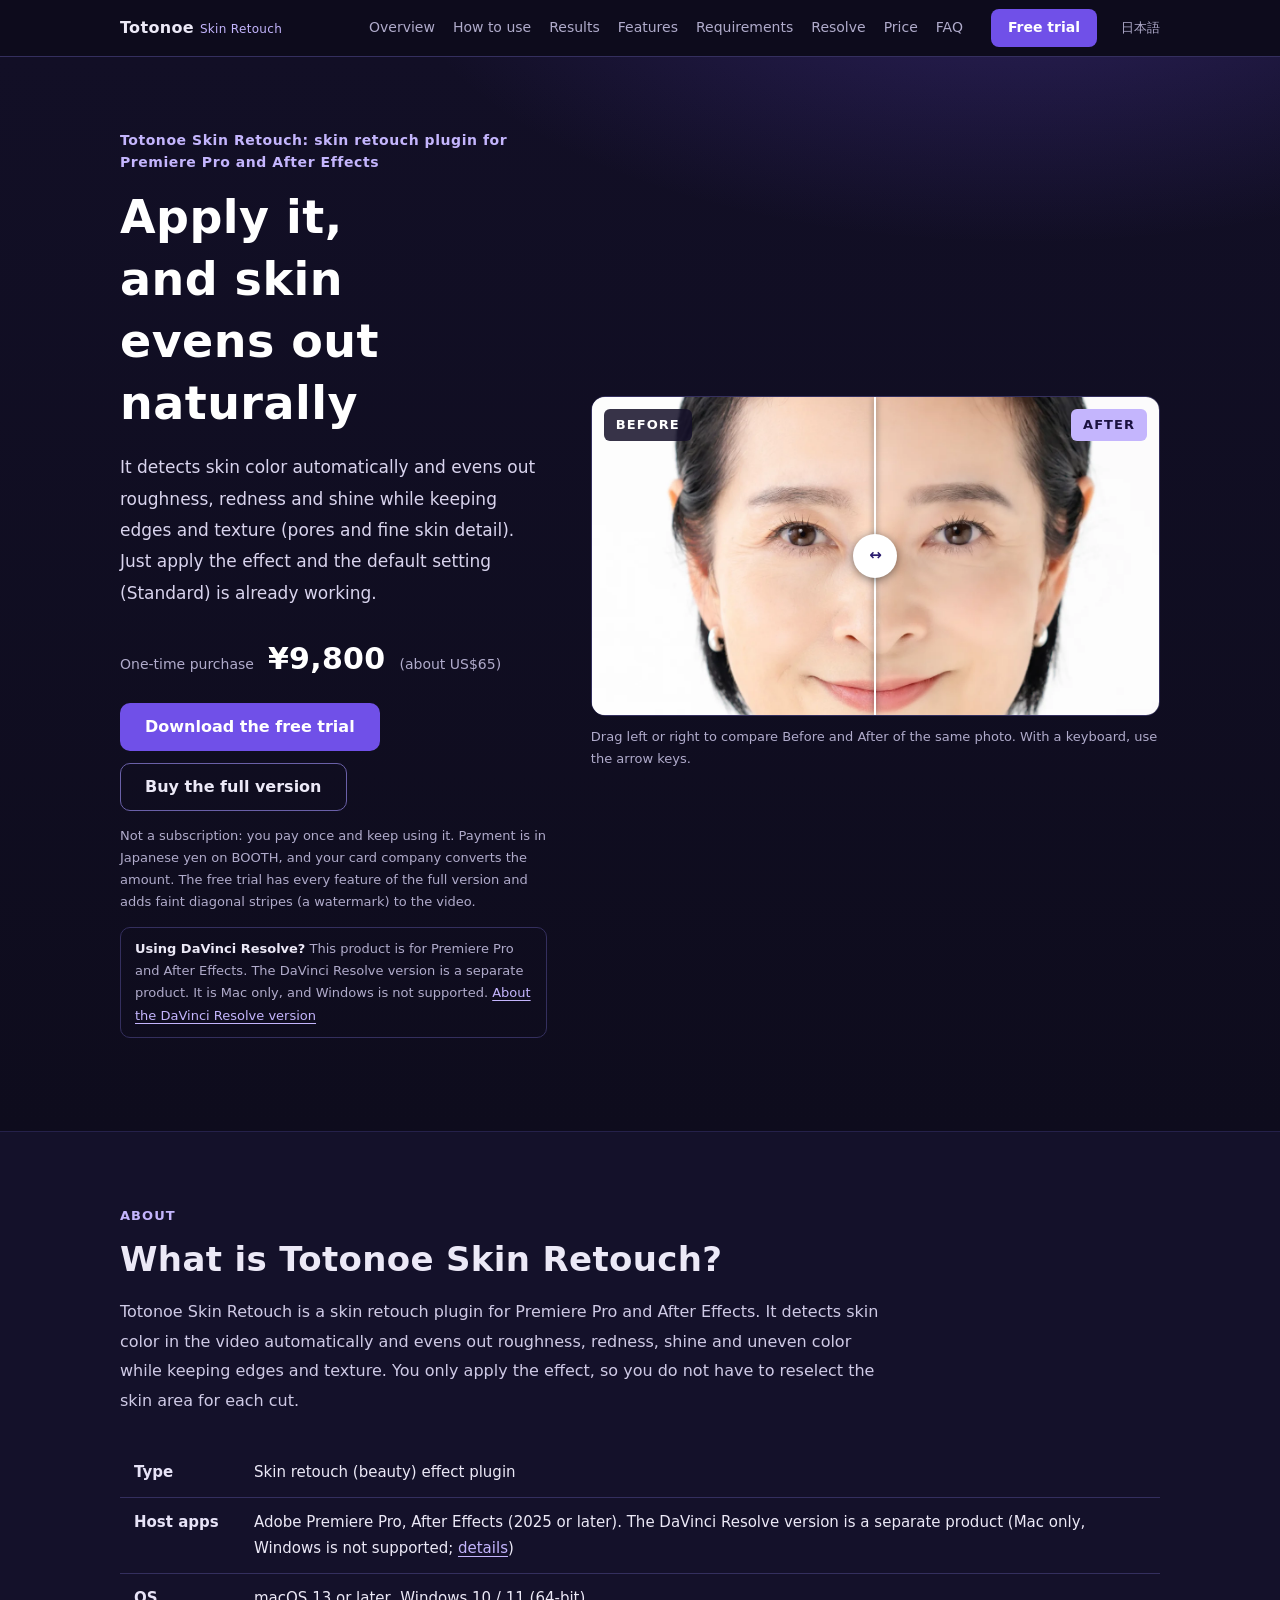
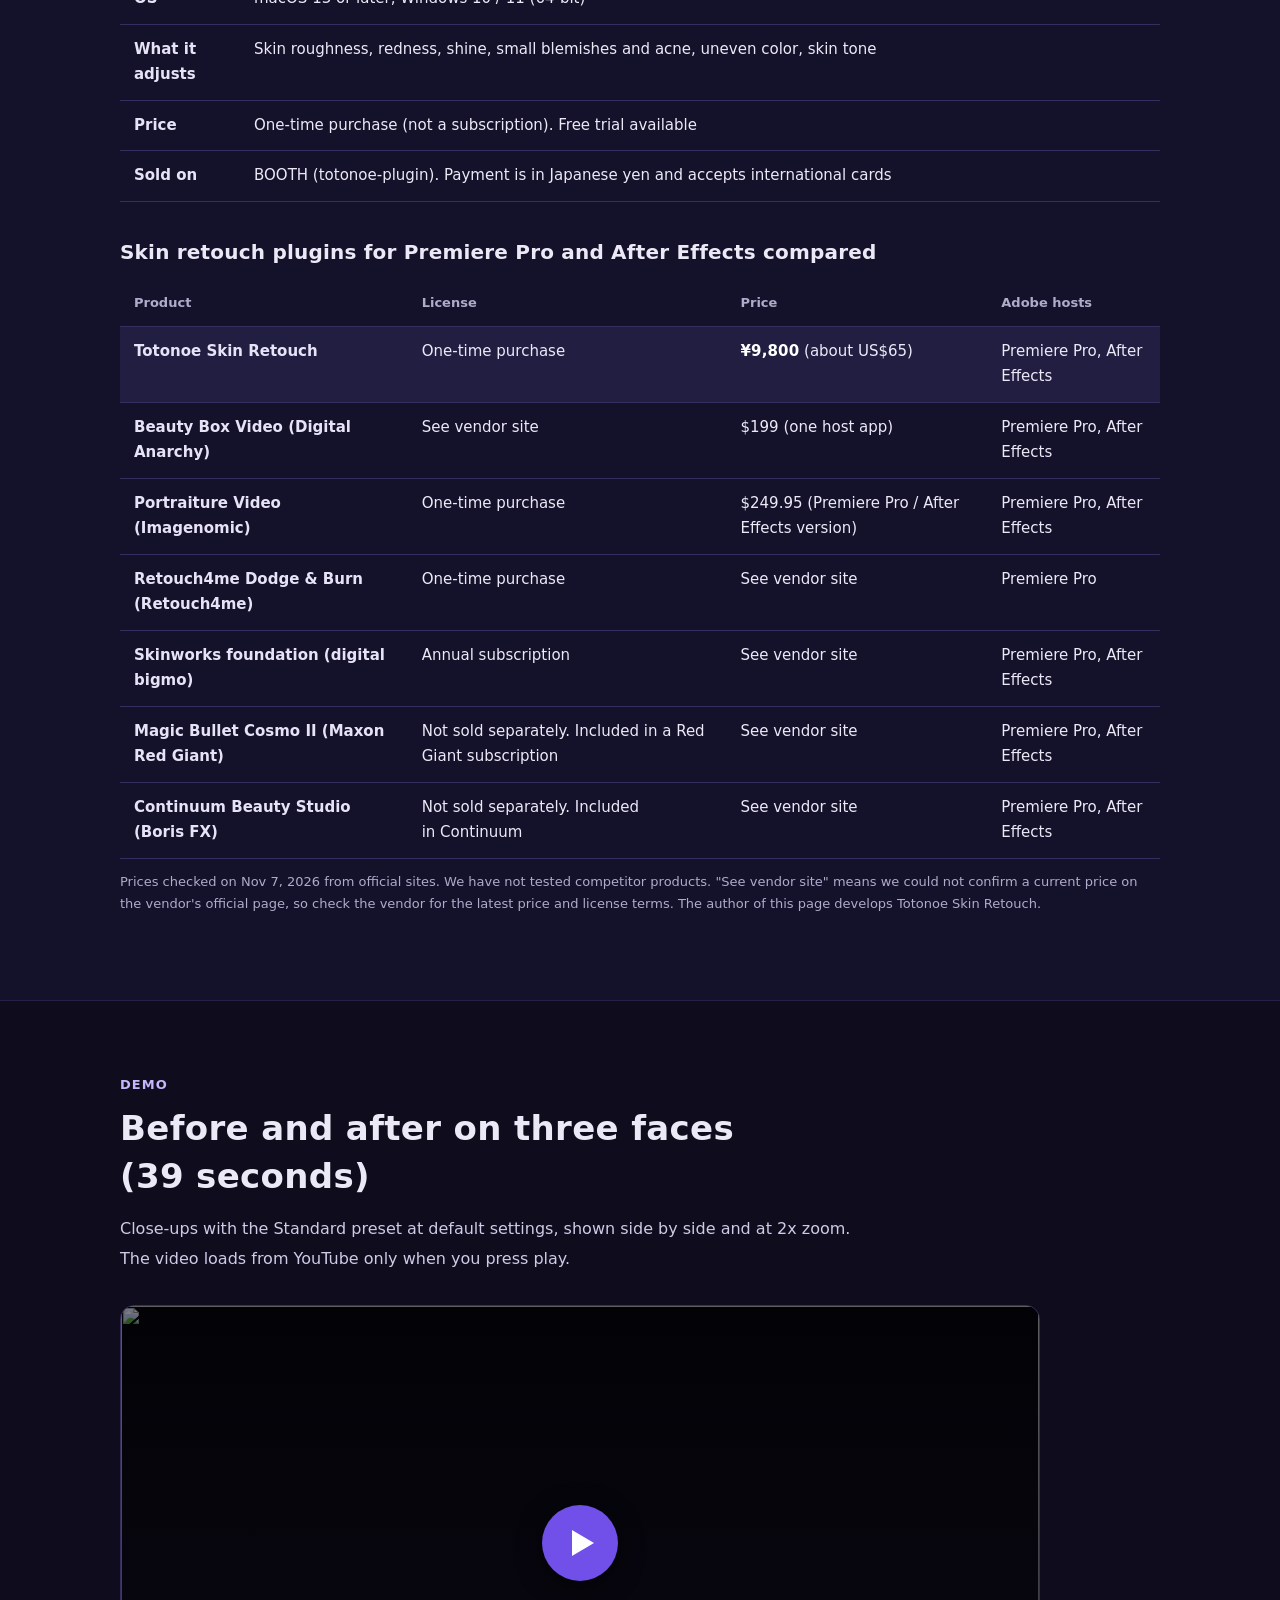
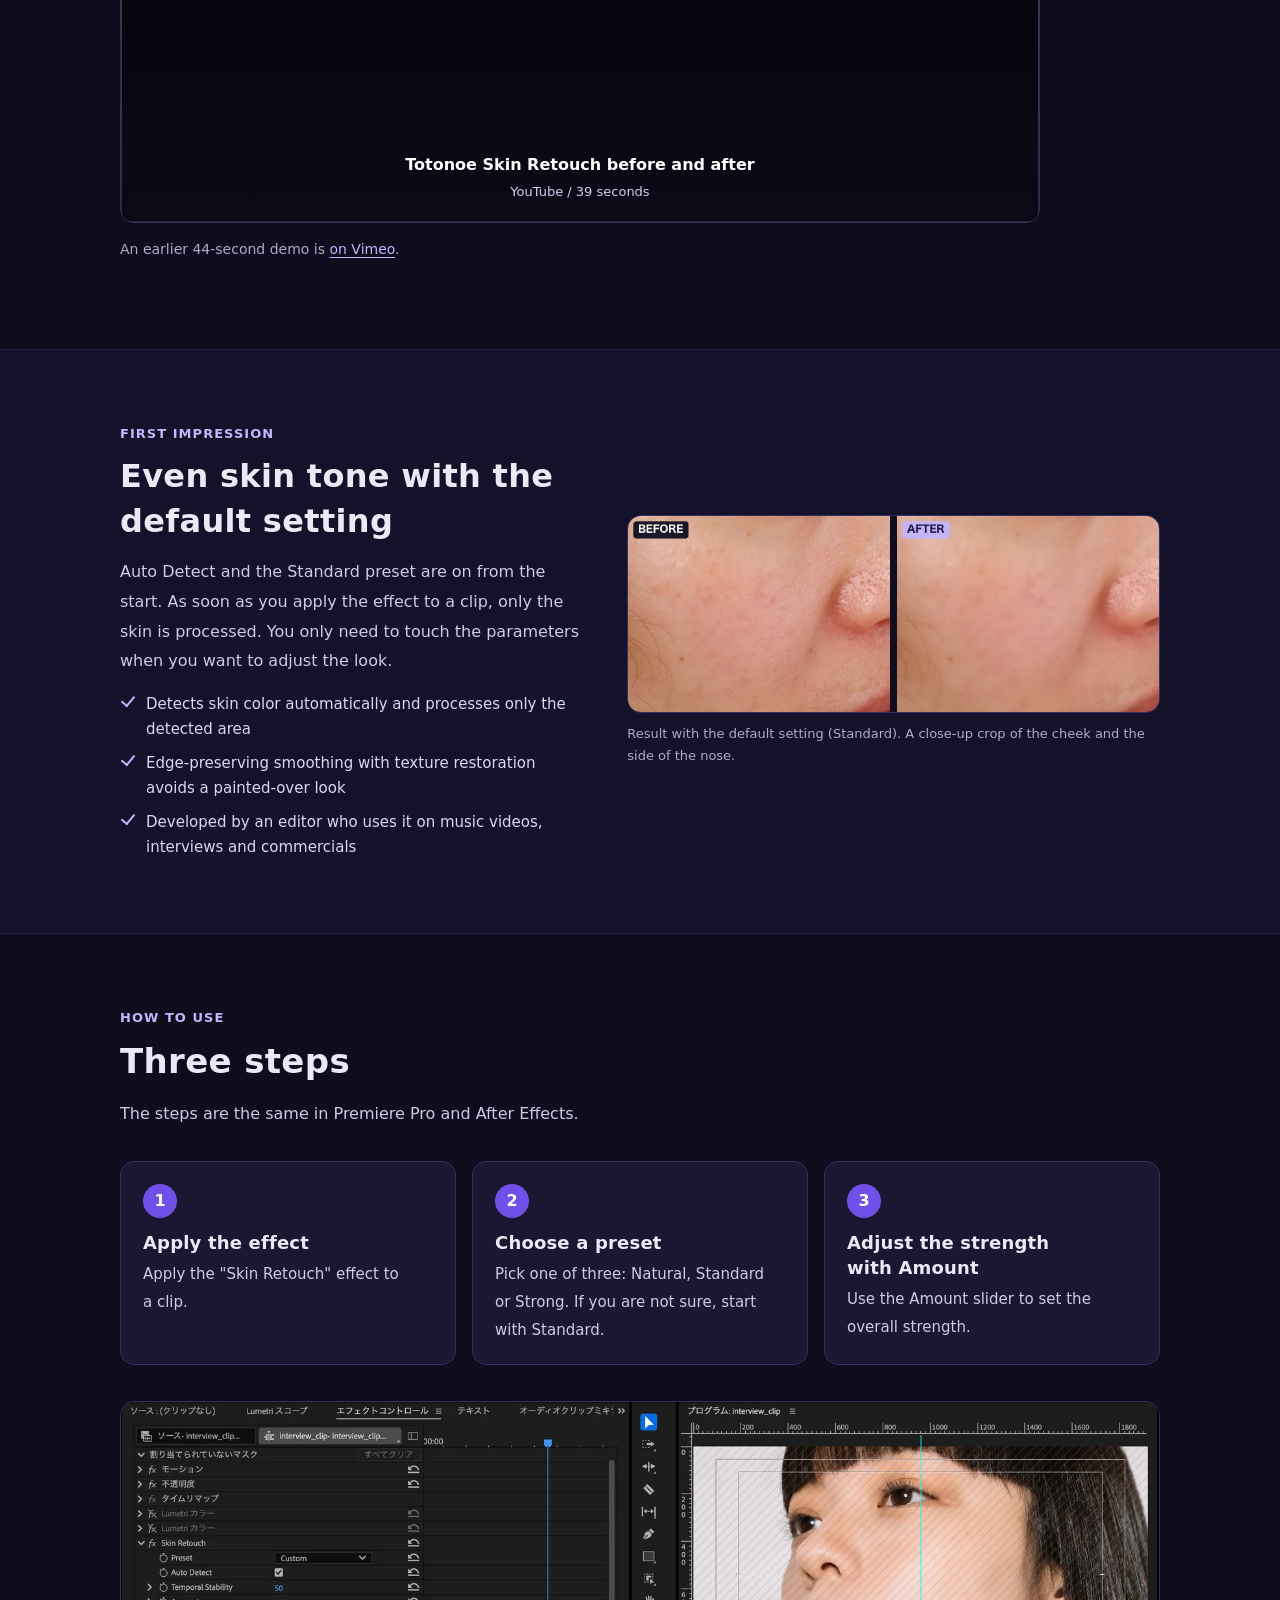
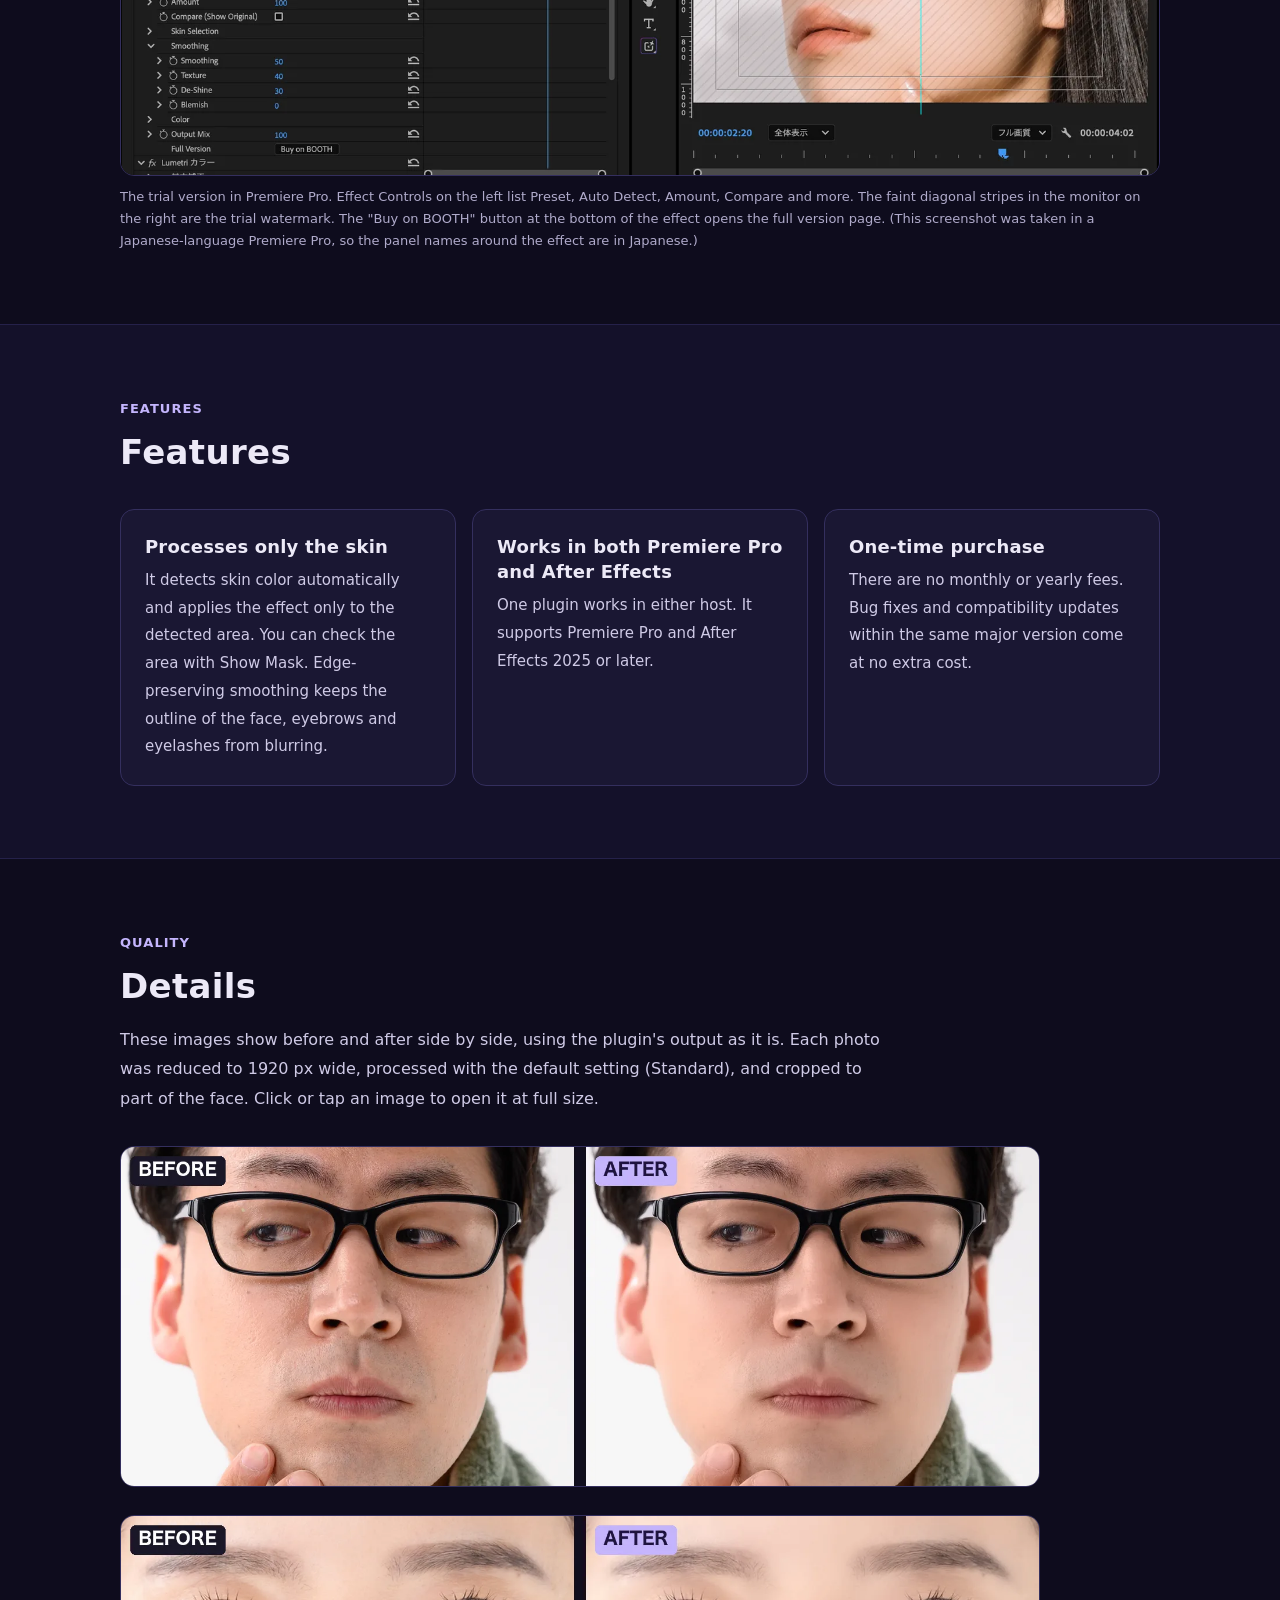
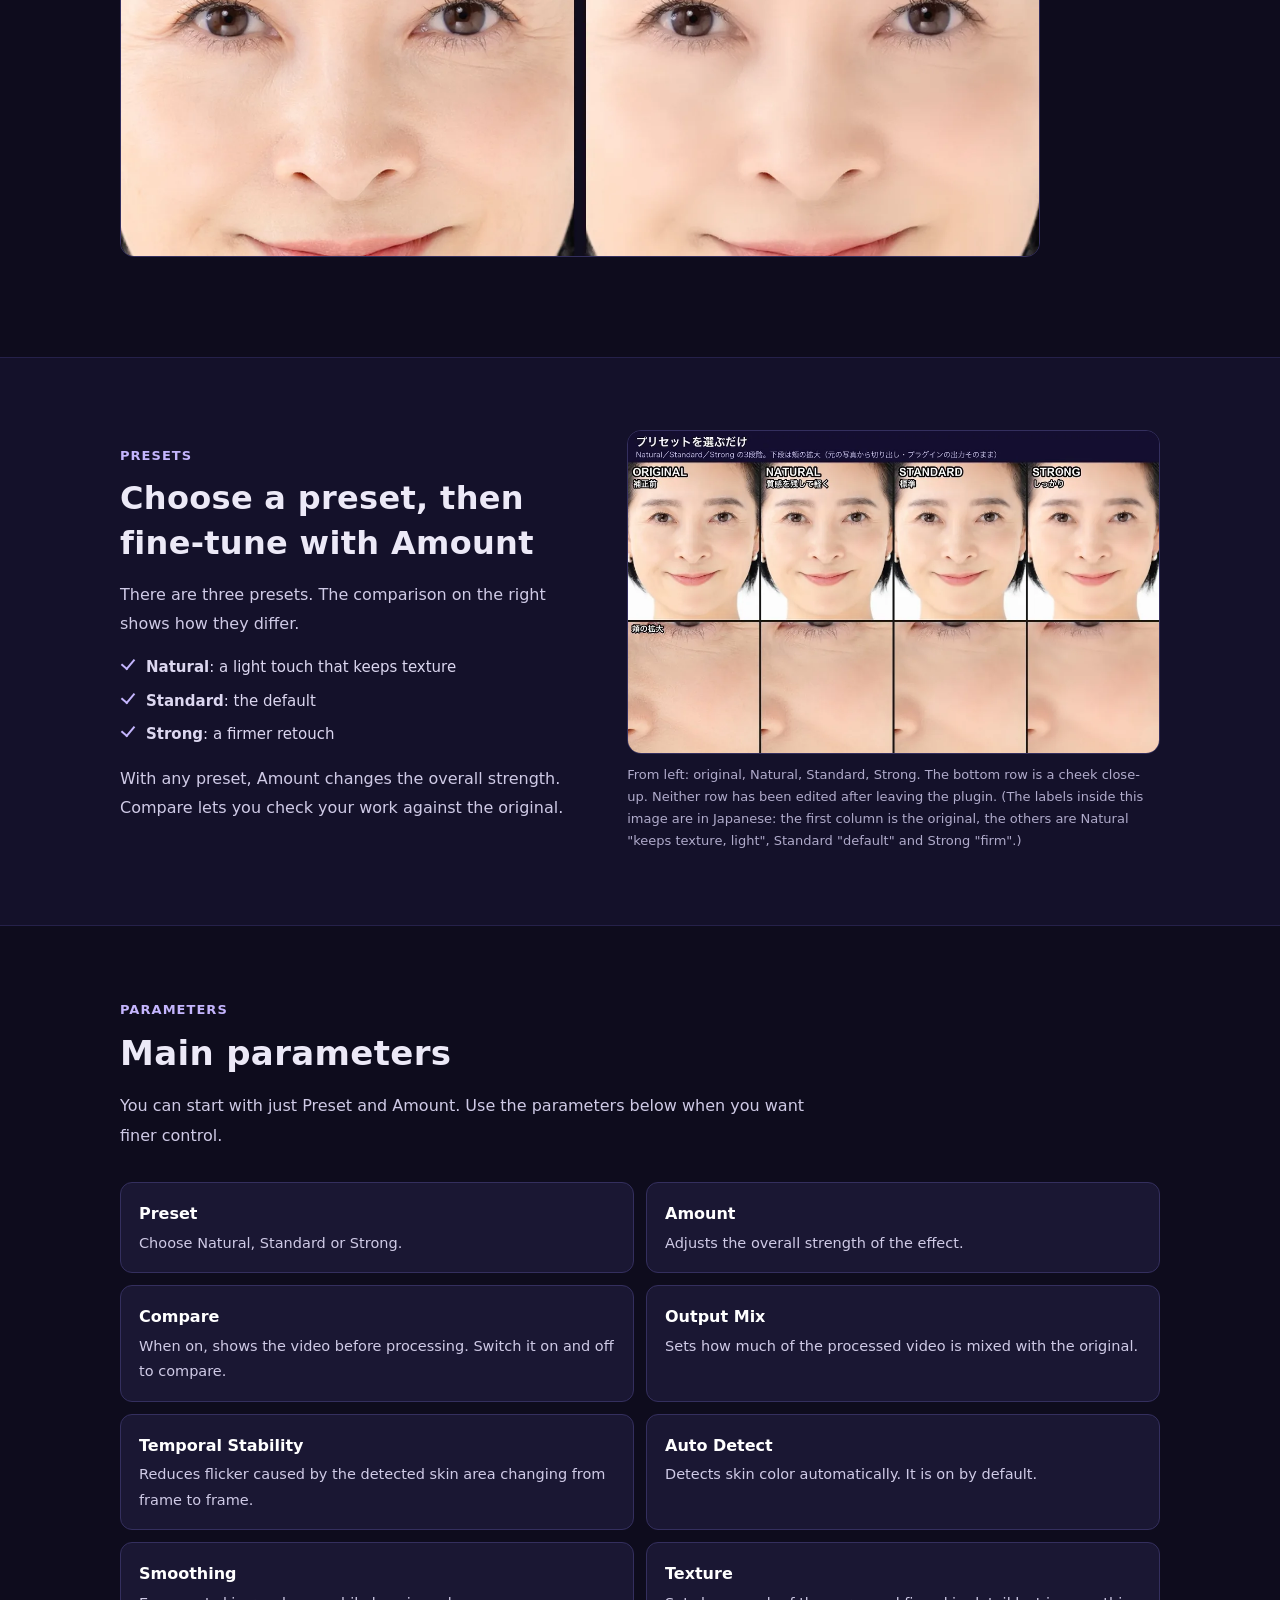
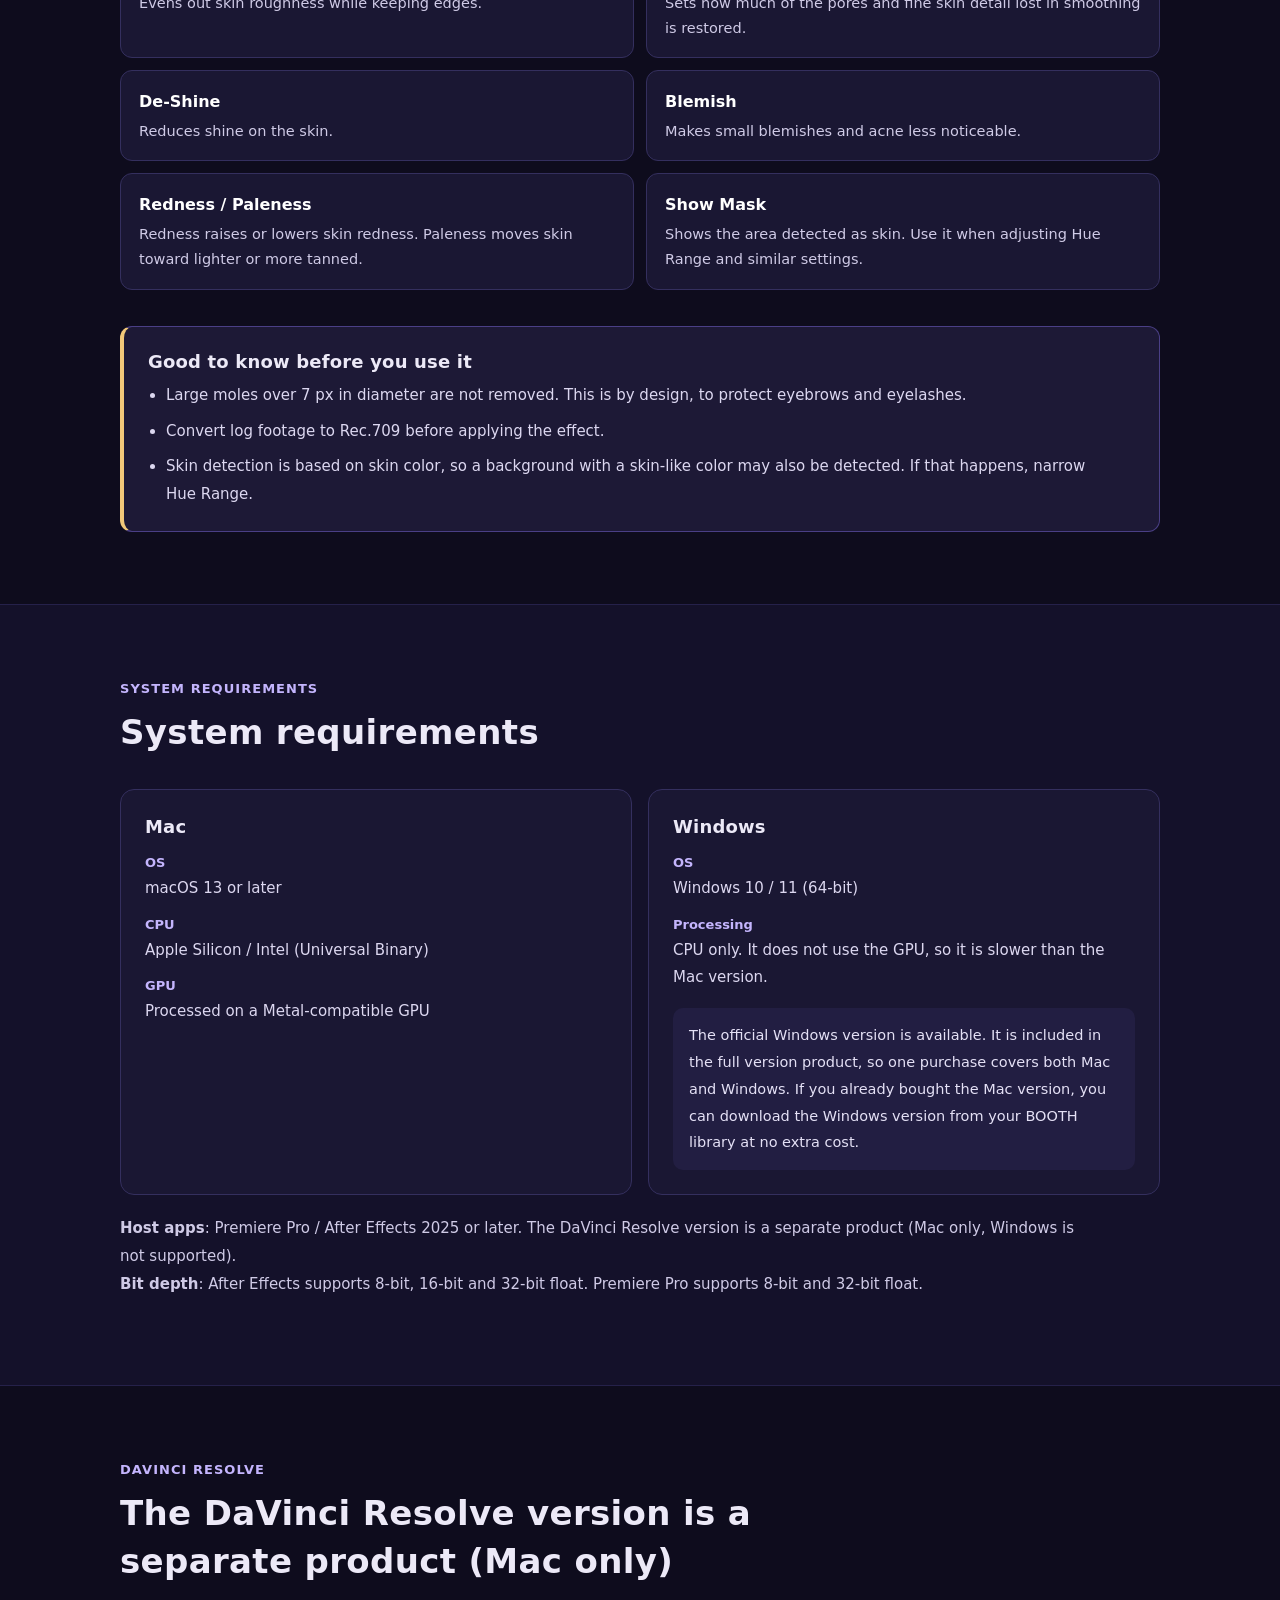
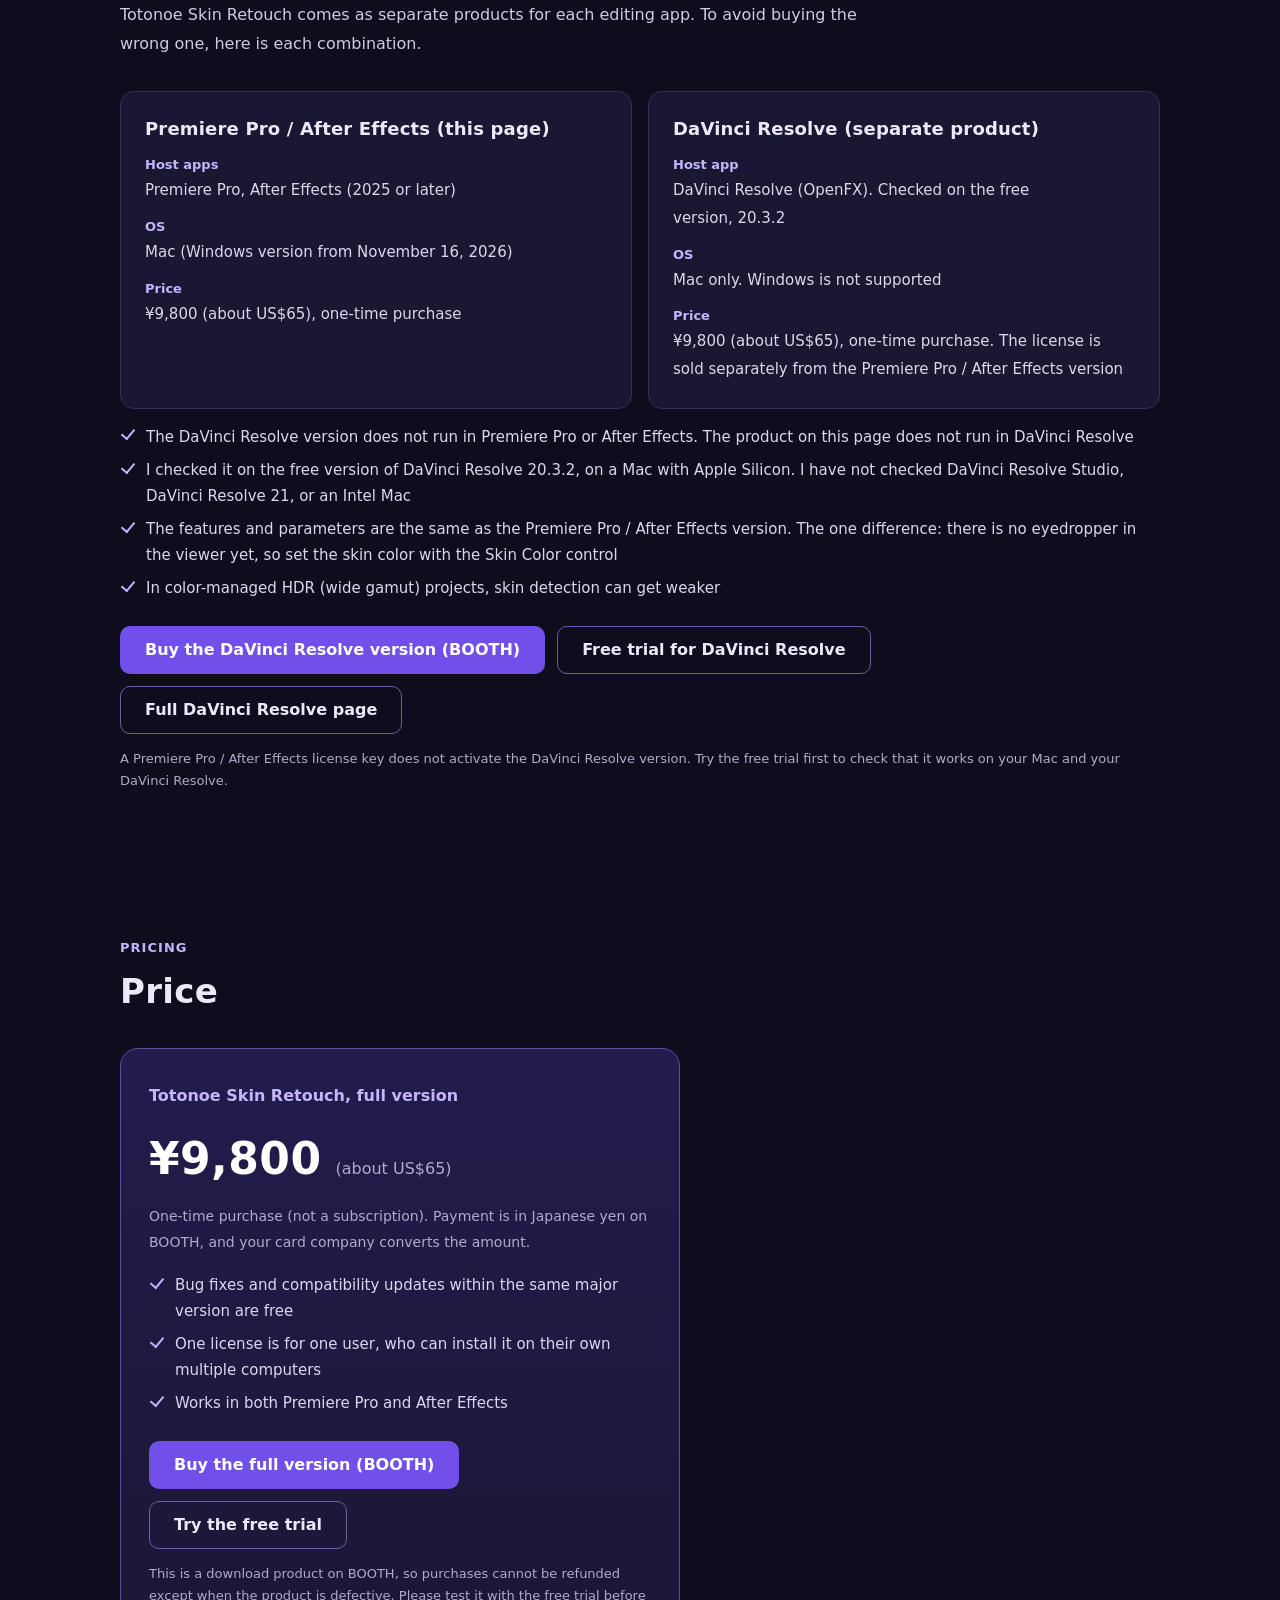
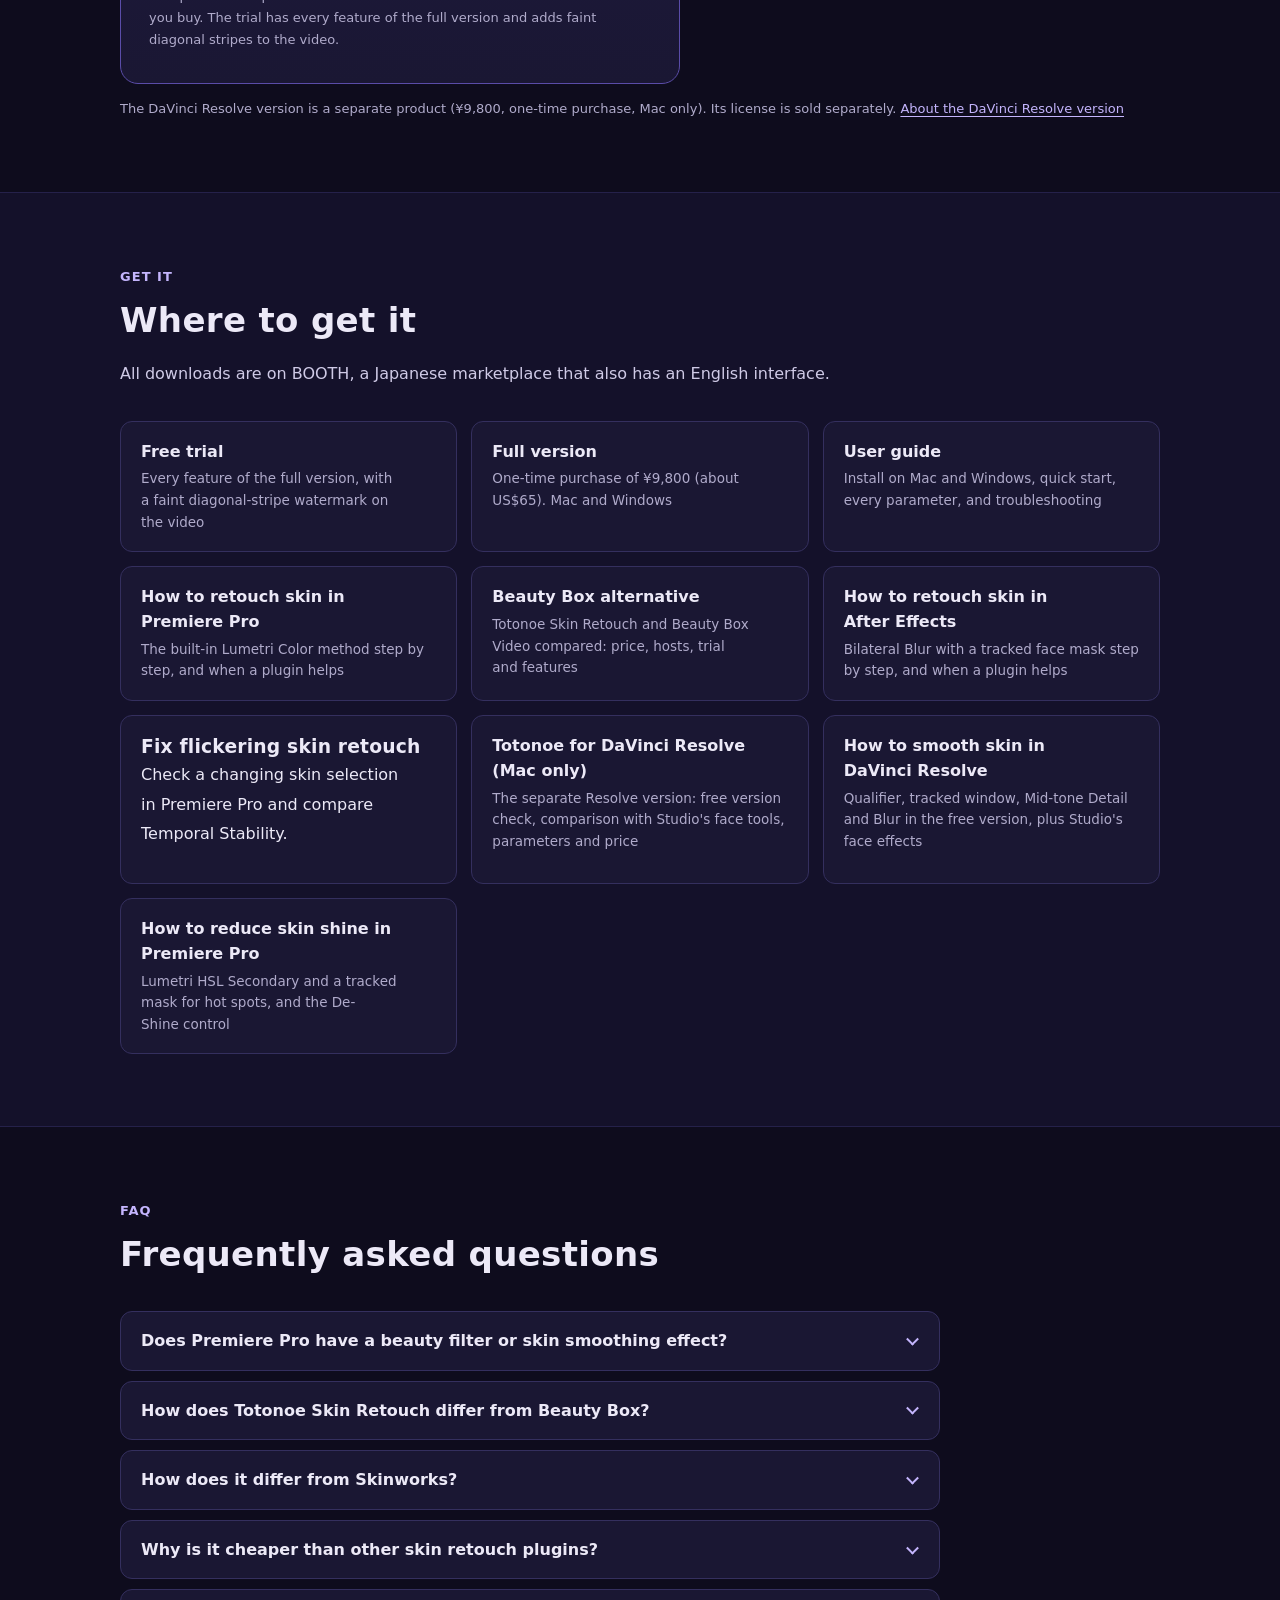
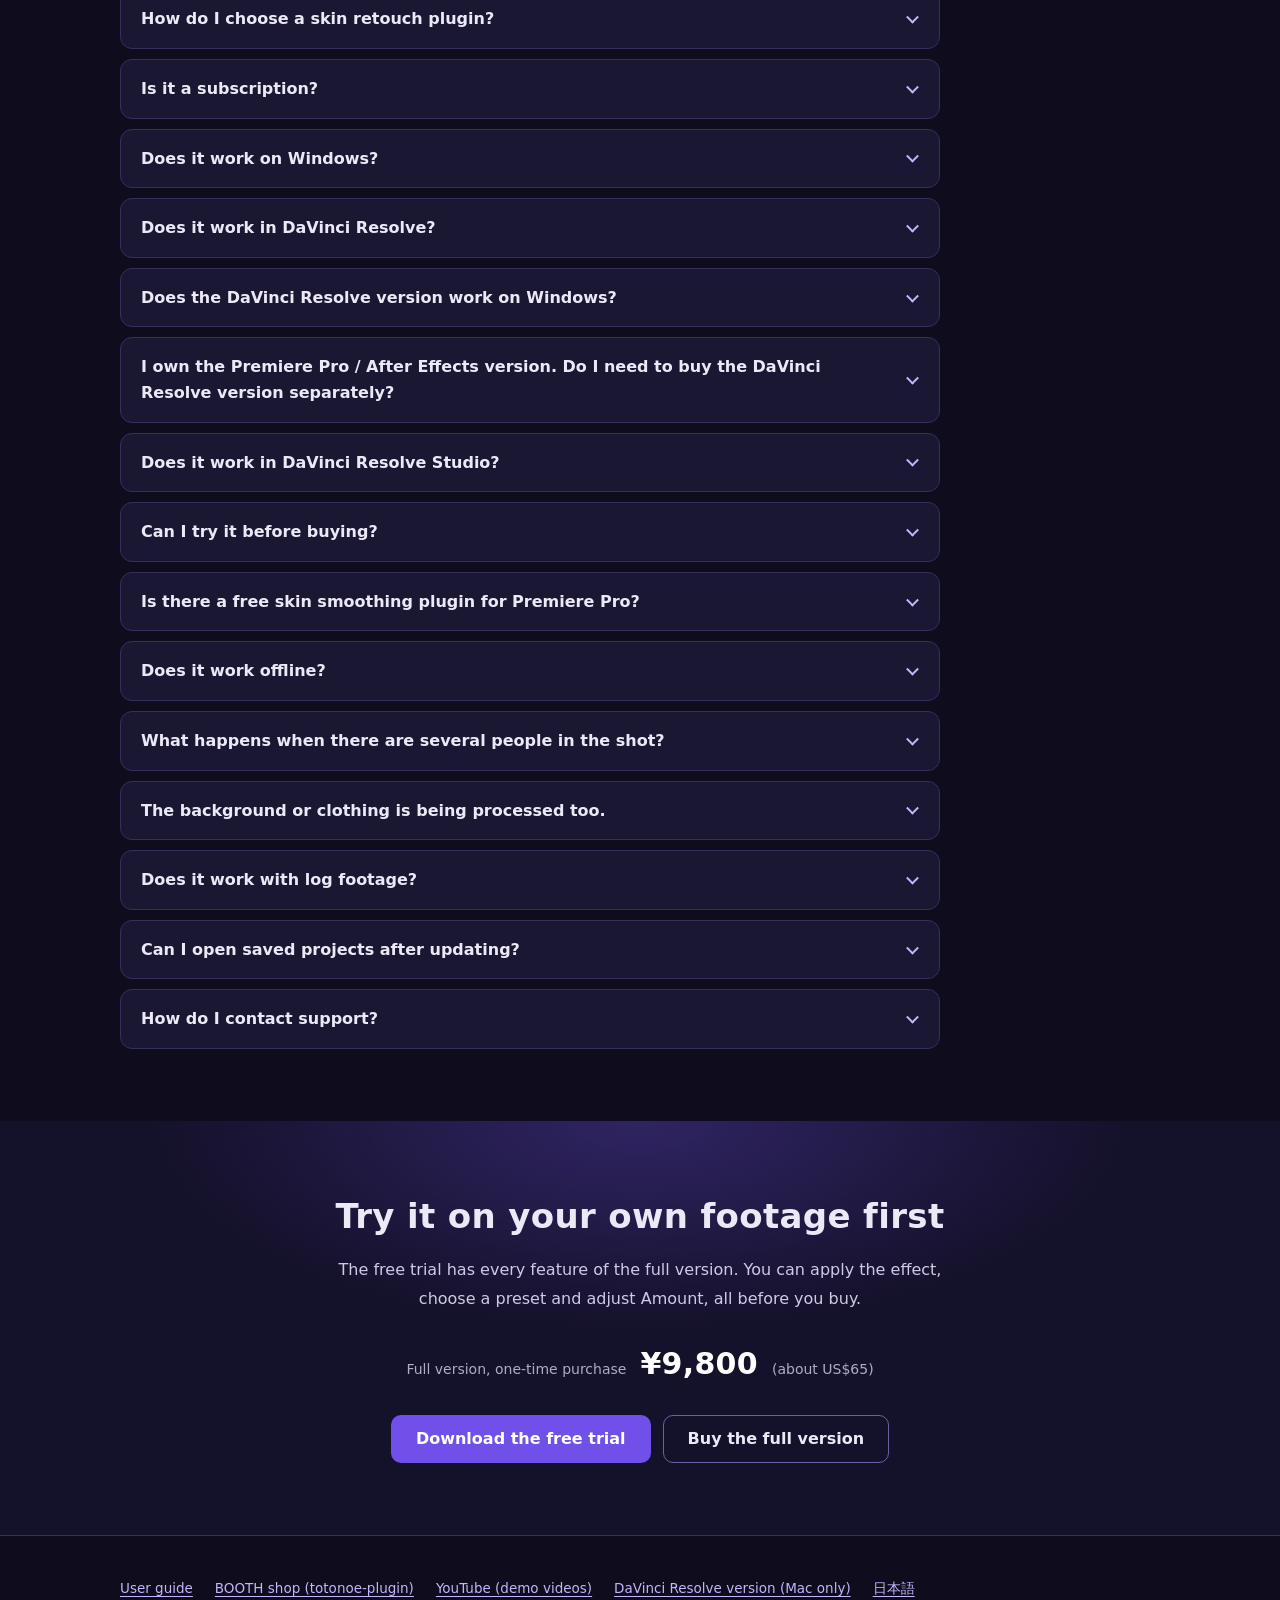
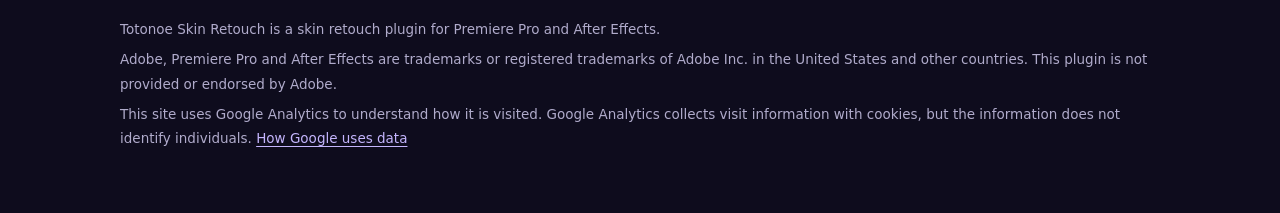
==== commit d69fafc6: "Add English DaVinci Resolve page and guide Co-Authored-By: Claude Opus 5.5 <noreply@anthropic.com>" ====
--- a/en/index.html
+++ b/en/index.html
@@ -105,7 +105,7 @@
    "operatingSystem": "macOS",
    "softwareRequirements": "DaVinci Resolve (free version 20.3.2 checked on a Mac with Apple Silicon; Studio and Resolve 21 not checked). Windows is not supported",
    "description": "Skin retouch plugin for DaVinci Resolve (OpenFX). Mac only; Windows is not supported. It detects skin color automatically and evens out roughness and redness while keeping edges and texture. It does not run in Premiere Pro or After Effects, which have a separate product. One-time purchase, free trial available.",
-   "url": "https://fukudafukuo.github.io/totonoe/en/#resolve",
+   "url": "https://fukudafukuo.github.io/totonoe/en/resolve/",
    "inLanguage": "en",
    "featureList": [
     "Automatic skin color detection",
@@ -302,7 +302,7 @@
       <a href="#quality">Results</a>
       <a href="#params">Features</a>
       <a href="#specs">Requirements</a>
-      <a href="#resolve">Resolve</a>
+      <a href="resolve/">Resolve</a>
       <a href="#pricing">Price</a>
       <a href="#faq">FAQ</a>
     </nav>
@@ -331,7 +331,7 @@
           <a class="btn btn-ghost" href="https://booth.pm/en/items/8663073" rel="noopener">Buy the full version</a>
         </div>
         <p class="price-note">Not a subscription: you pay once and keep using it. Payment is in Japanese yen on BOOTH, and your card company converts the amount. The free trial has every feature of the full version and adds faint diagonal stripes (a watermark) to the video.</p>
-        <p class="host-note"><strong>Using DaVinci Resolve?</strong> This product is for Premiere Pro and After Effects. The DaVinci Resolve version is a separate product. It is Mac only, and Windows is not supported. <a href="#resolve">About the DaVinci Resolve version</a></p>
+        <p class="host-note"><strong>Using DaVinci Resolve?</strong> This product is for Premiere Pro and After Effects. The DaVinci Resolve version is a separate product. It is Mac only, and Windows is not supported. <a href="resolve/">About the DaVinci Resolve version</a></p>
       </div>
 
       <div class="cmp-wrap">
@@ -359,7 +359,7 @@
     <div class="table-wrap">
       <table class="facts">
         <tr><th scope="row">Type</th><td>Skin retouch (beauty) effect plugin</td></tr>
-        <tr><th scope="row">Host apps</th><td>Adobe Premiere Pro, After Effects (2025 or later). The DaVinci Resolve version is a separate product (Mac only, Windows is not supported; <a href="#resolve">details</a>)</td></tr>
+        <tr><th scope="row">Host apps</th><td>Adobe Premiere Pro, After Effects (2025 or later). The DaVinci Resolve version is a separate product (Mac only, Windows is not supported; <a href="resolve/">details</a>)</td></tr>
         <tr><th scope="row">OS</th><td>macOS 13 or later, Windows 10 / 11 (64-bit)</td></tr>
         <tr><th scope="row">What it adjusts</th><td>Skin roughness, redness, shine, small blemishes and acne, uneven color, skin tone</td></tr>
         <tr><th scope="row">Price</th><td>One-time purchase (not a subscription). Free trial available</td></tr>
@@ -616,6 +616,7 @@
     <div class="btn-row">
       <a class="btn btn-primary" href="https://booth.pm/en/items/9143928" rel="noopener">Buy the DaVinci Resolve version (BOOTH)</a>
       <a class="btn btn-ghost" href="https://booth.pm/en/items/9143931" rel="noopener">Free trial for DaVinci Resolve</a>
+      <a class="btn btn-ghost" href="resolve/">Full DaVinci Resolve page</a>
     </div>
     <p class="hint">A Premiere Pro / After Effects license key does not activate the DaVinci Resolve version. Try the free trial first to check that it works on your Mac and your DaVinci Resolve.</p>
   </div>
@@ -643,7 +644,7 @@
       </div>
       <p class="hint">This is a download product on BOOTH, so purchases cannot be refunded except when the product is defective. Please test it with the free trial before you buy. The trial has every feature of the full version and adds faint diagonal stripes to the video.</p>
     </div>
-    <p class="hint">The DaVinci Resolve version is a separate product (&yen;9,800, one-time purchase, Mac only). Its license is sold separately. <a href="#resolve">About the DaVinci Resolve version</a></p>
+    <p class="hint">The DaVinci Resolve version is a separate product (&yen;9,800, one-time purchase, Mac only). Its license is sold separately. <a href="resolve/">About the DaVinci Resolve version</a></p>
   </div>
 </section>
 
@@ -681,6 +682,14 @@
         <span>Bilateral Blur with a tracked face mask step by step, and when a plugin helps</span>
       </a>
       <a class="link-card" href="skin-retouch-flicker/"><h3>Fix flickering skin retouch</h3><p>Check a changing skin selection in Premiere Pro and compare Temporal Stability.</p></a>
+      <a class="link-card" href="resolve/">
+        <strong>Totonoe for DaVinci Resolve (Mac only)</strong>
+        <span>The separate Resolve version: free version check, comparison with Studio's face tools, parameters and price</span>
+      </a>
+      <a class="link-card" href="davinci-resolve-skin-retouch/">
+        <strong>How to smooth skin in DaVinci Resolve</strong>
+        <span>Qualifier, tracked window, Mid-tone Detail and Blur in the free version, plus Studio's face effects</span>
+      </a>
       <a class="link-card" href="reduce-skin-shine-premiere-pro/">
         <strong>How to reduce skin shine in Premiere Pro</strong>
         <span>Lumetri HSL Secondary and a tracked mask for hot spots, and the De-Shine control</span>
@@ -798,6 +807,7 @@
       <a href="guide/">User guide</a>
       <a href="https://totonoe-plugin.booth.pm/" rel="noopener">BOOTH shop (totonoe-plugin)</a>
       <a href="https://www.youtube.com/@totonoe-plugin" rel="noopener">YouTube (demo videos)</a>
+      <a href="resolve/">DaVinci Resolve version (Mac only)</a>
       <a href="../" hreflang="ja" lang="ja">日本語</a>
     </div>
     <p>Totonoe Skin Retouch is a skin retouch plugin for Premiere Pro and After Effects.</p>
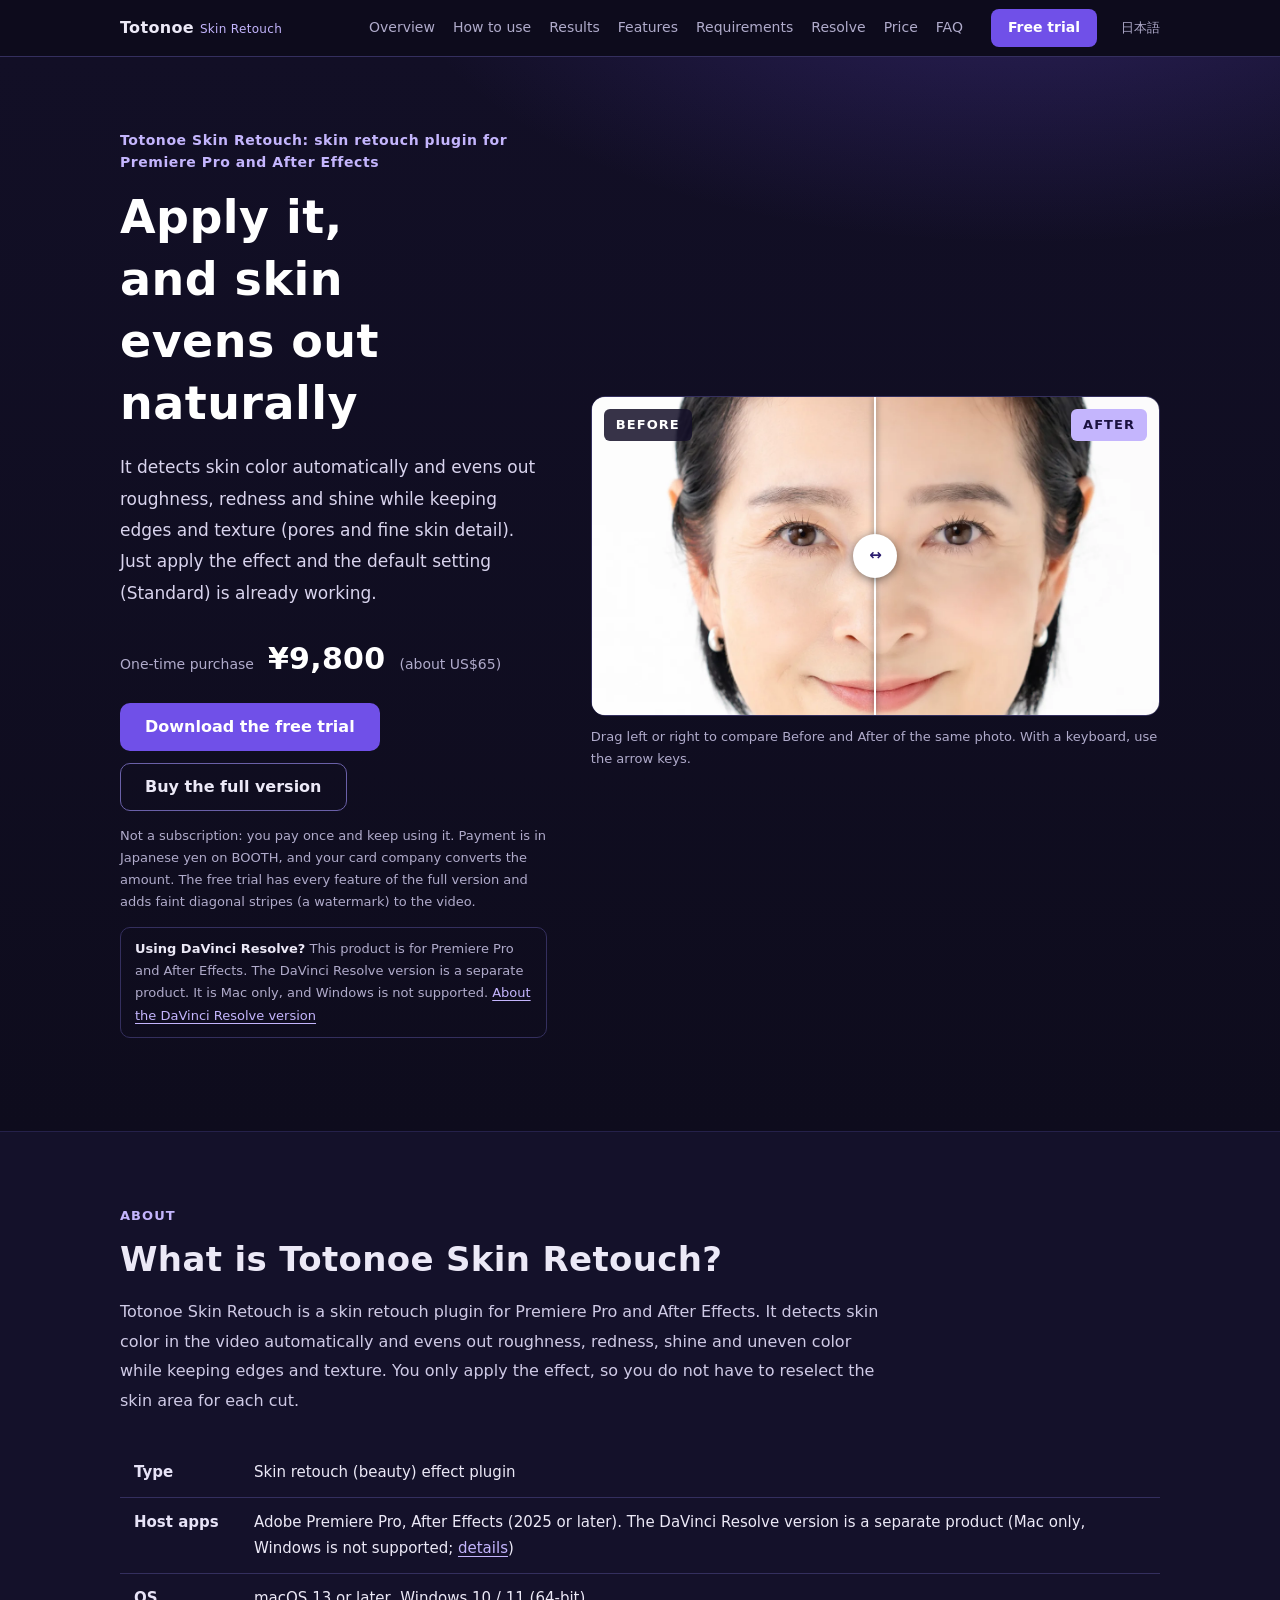
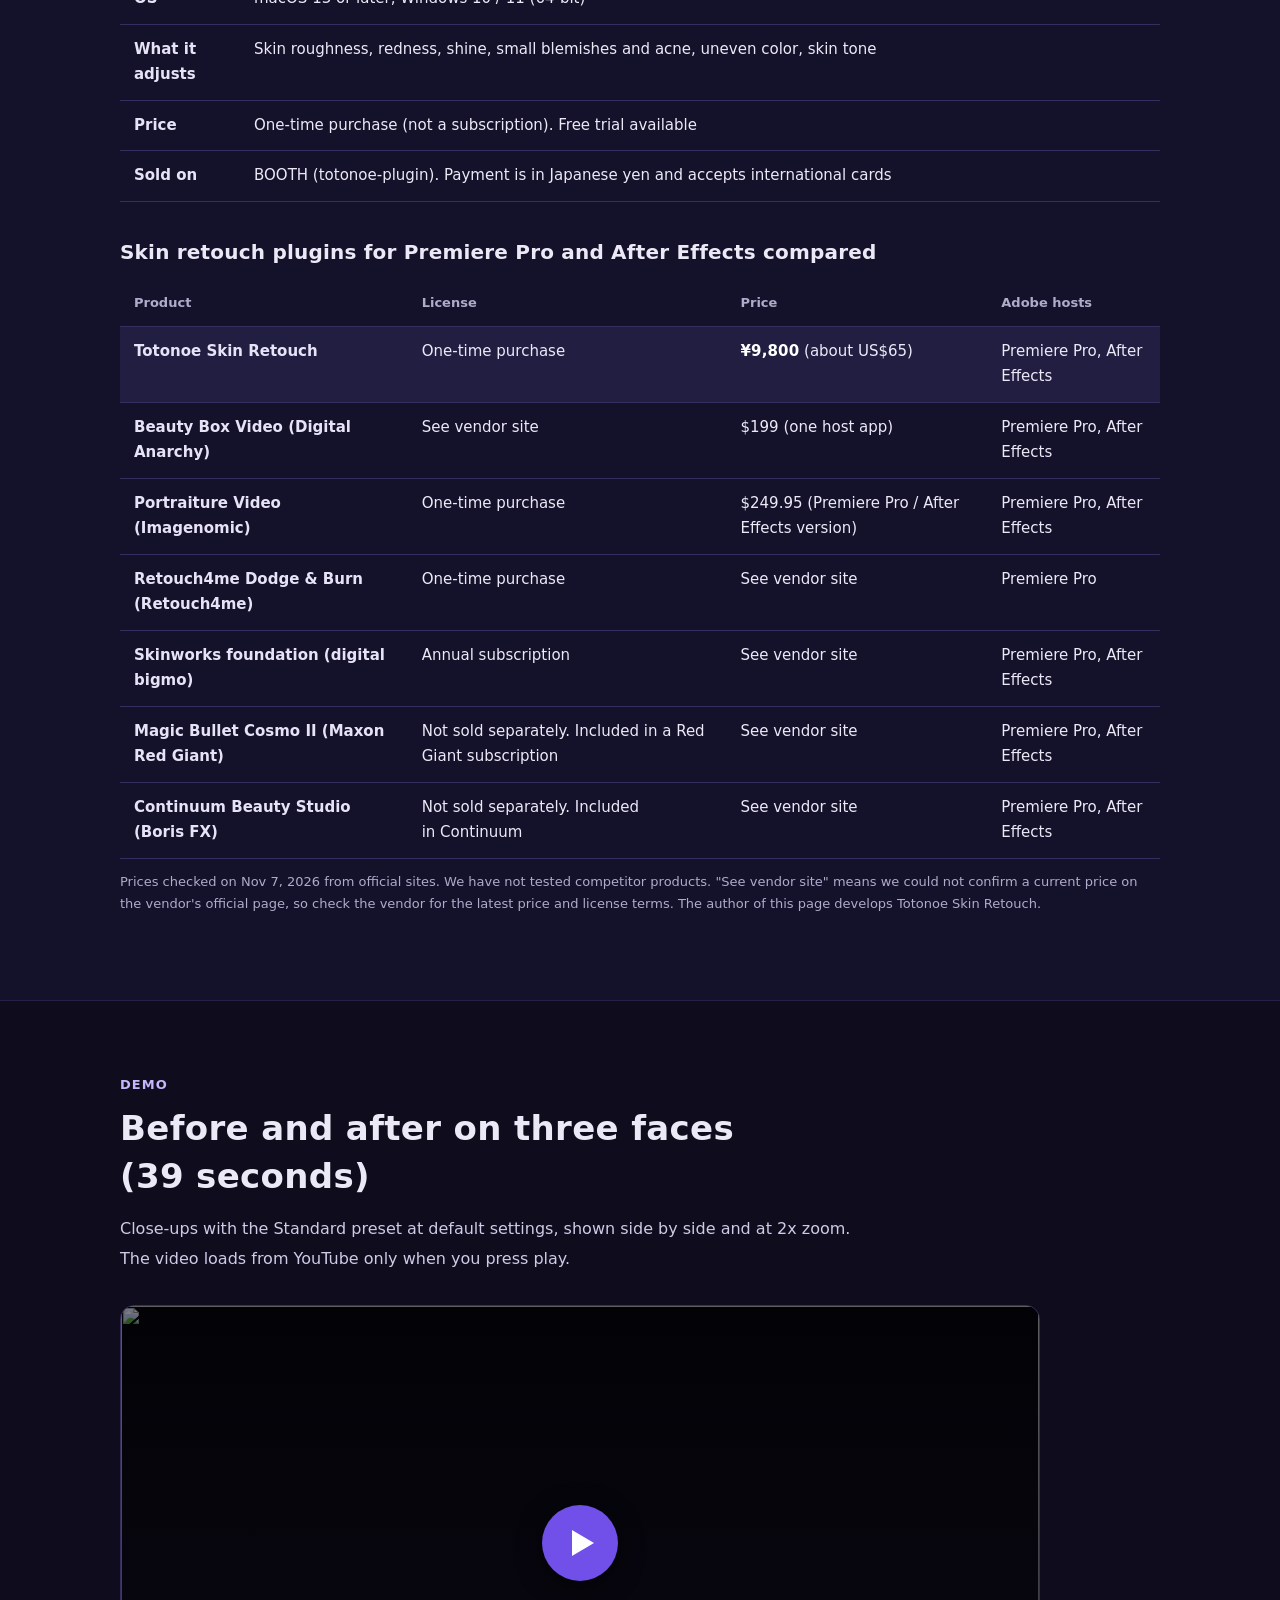
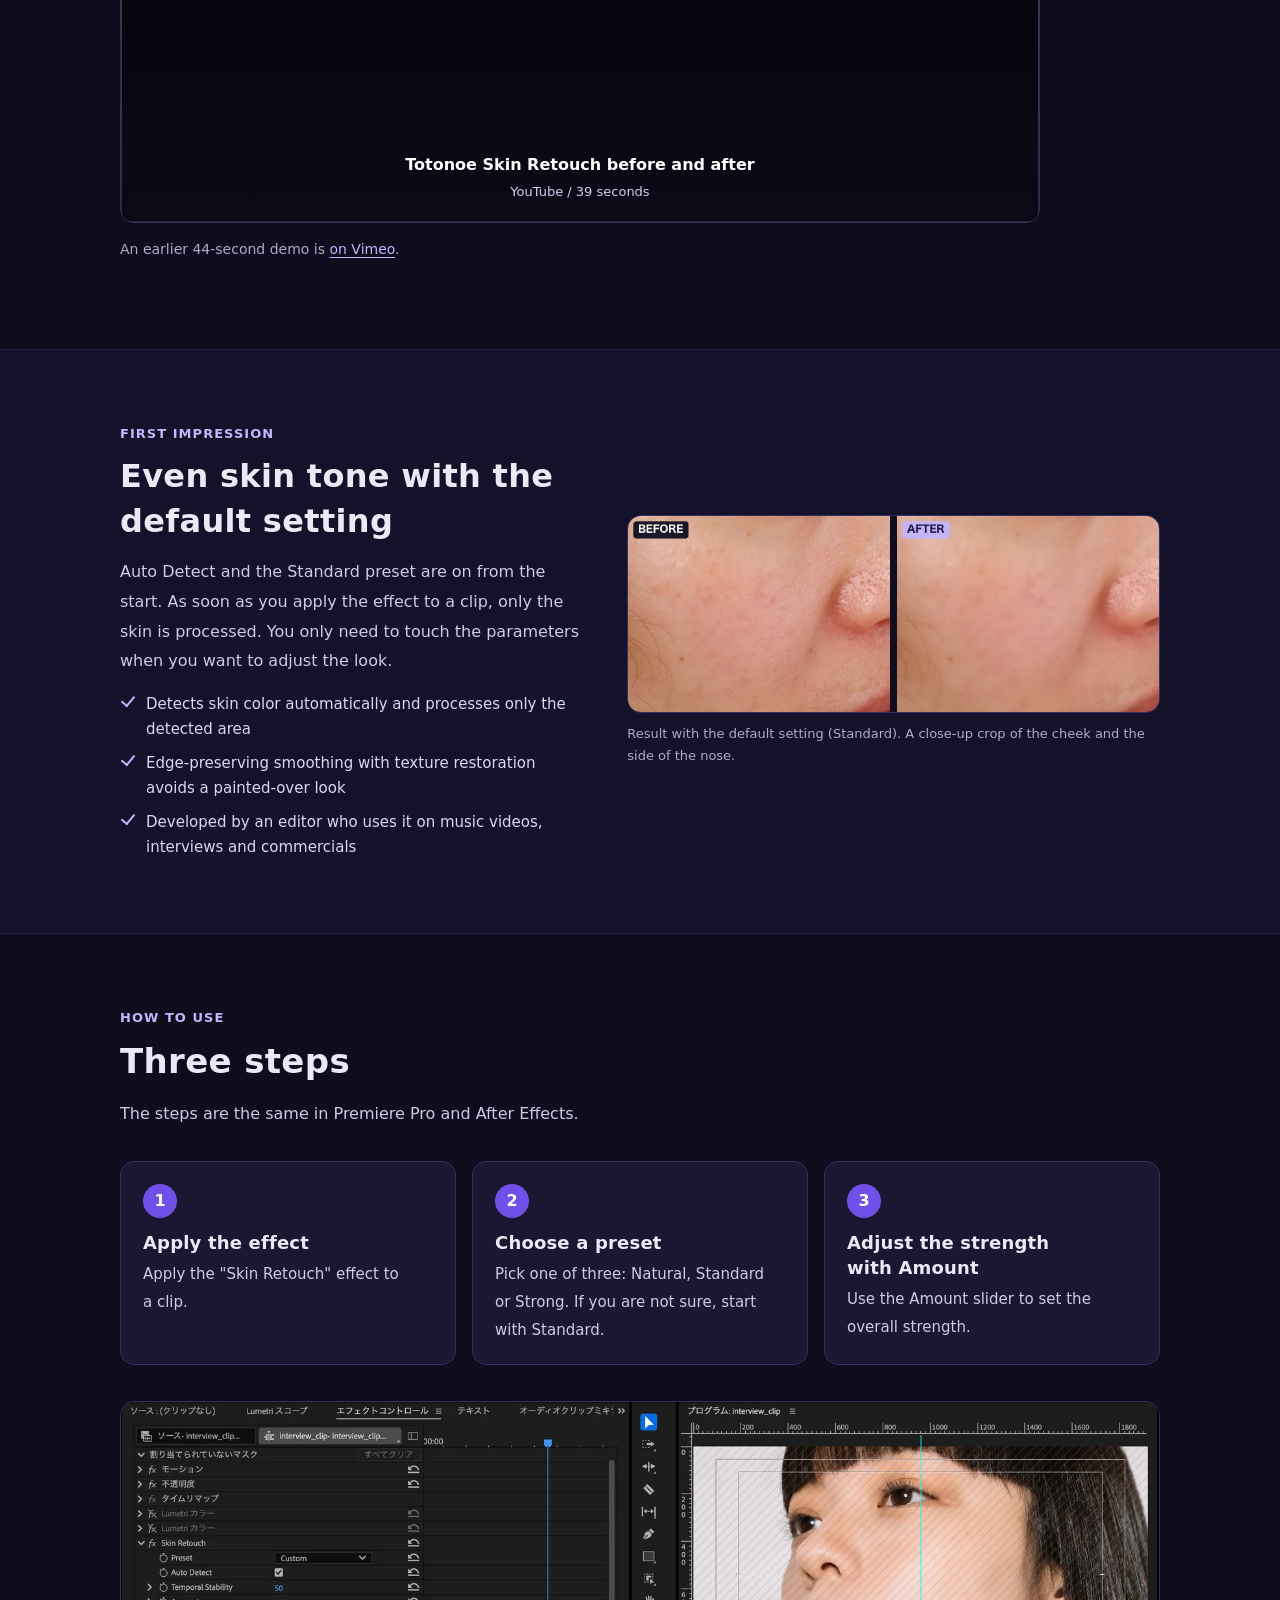
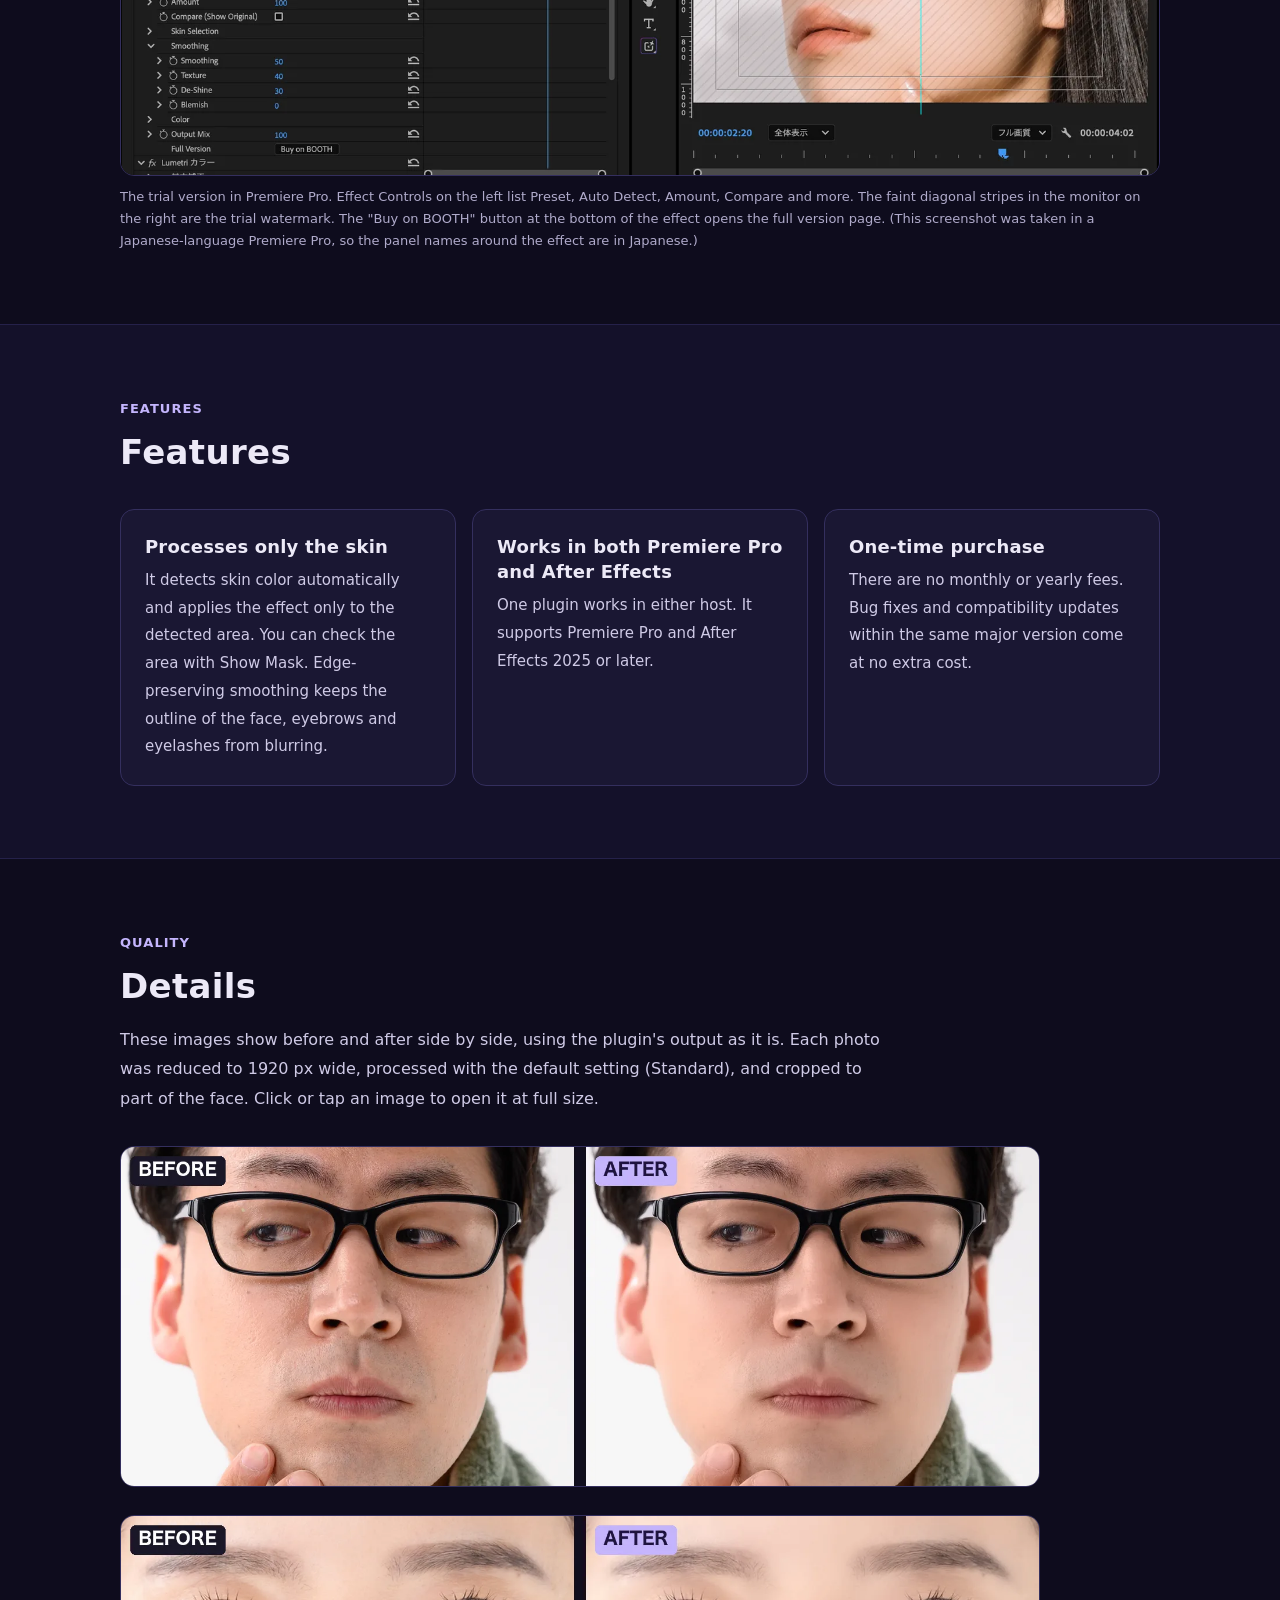
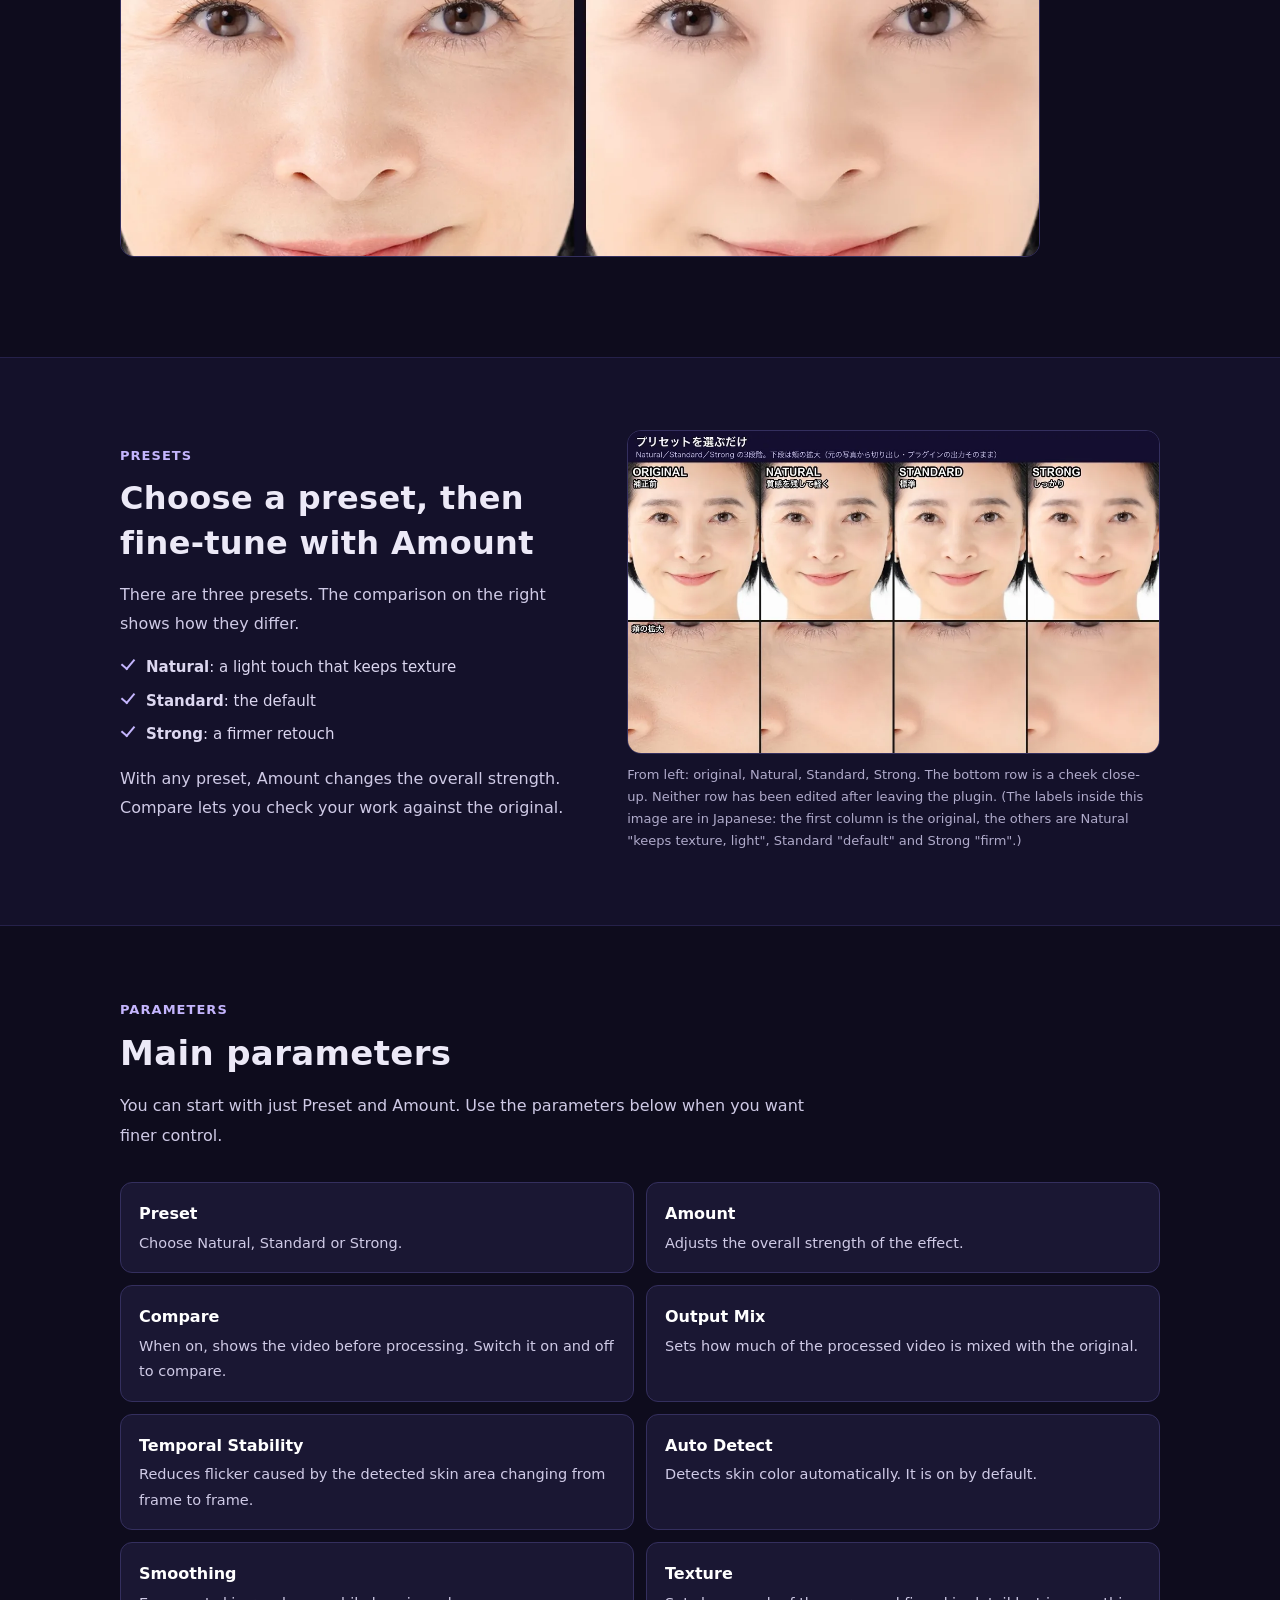
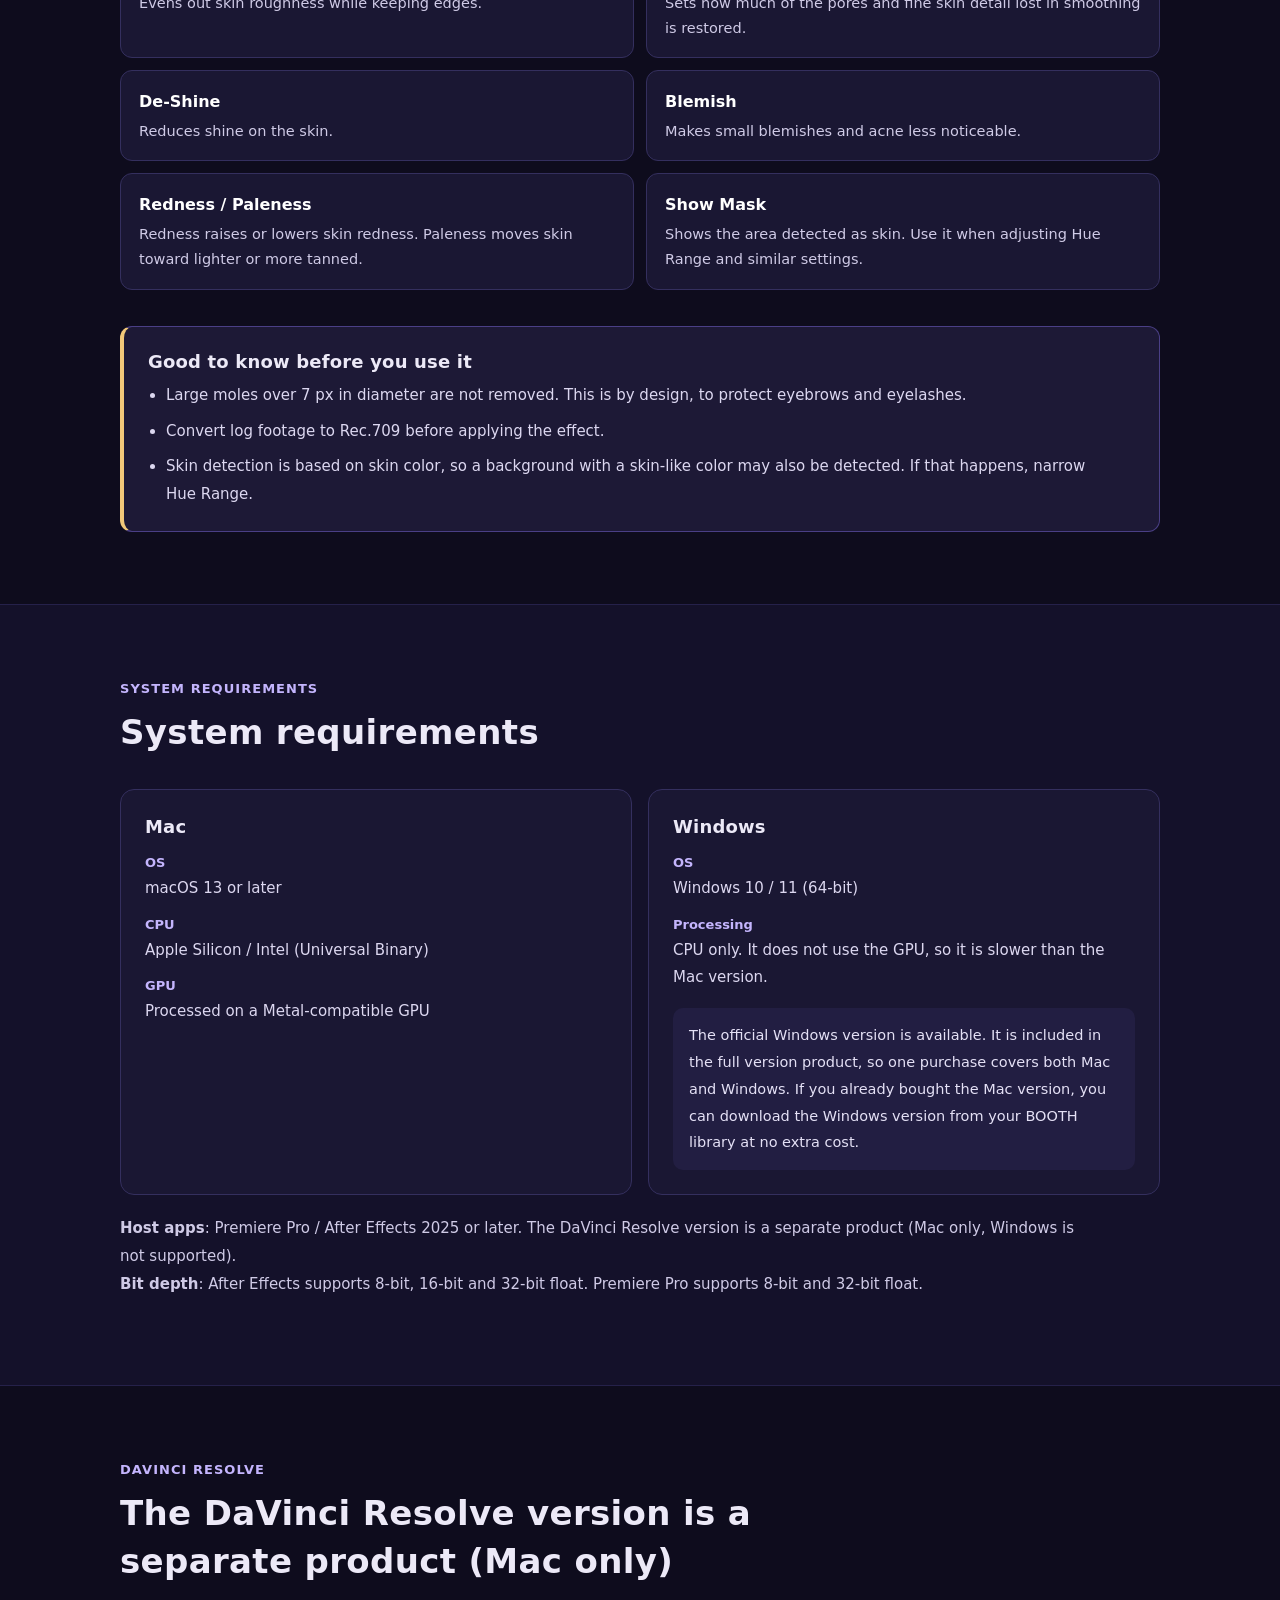
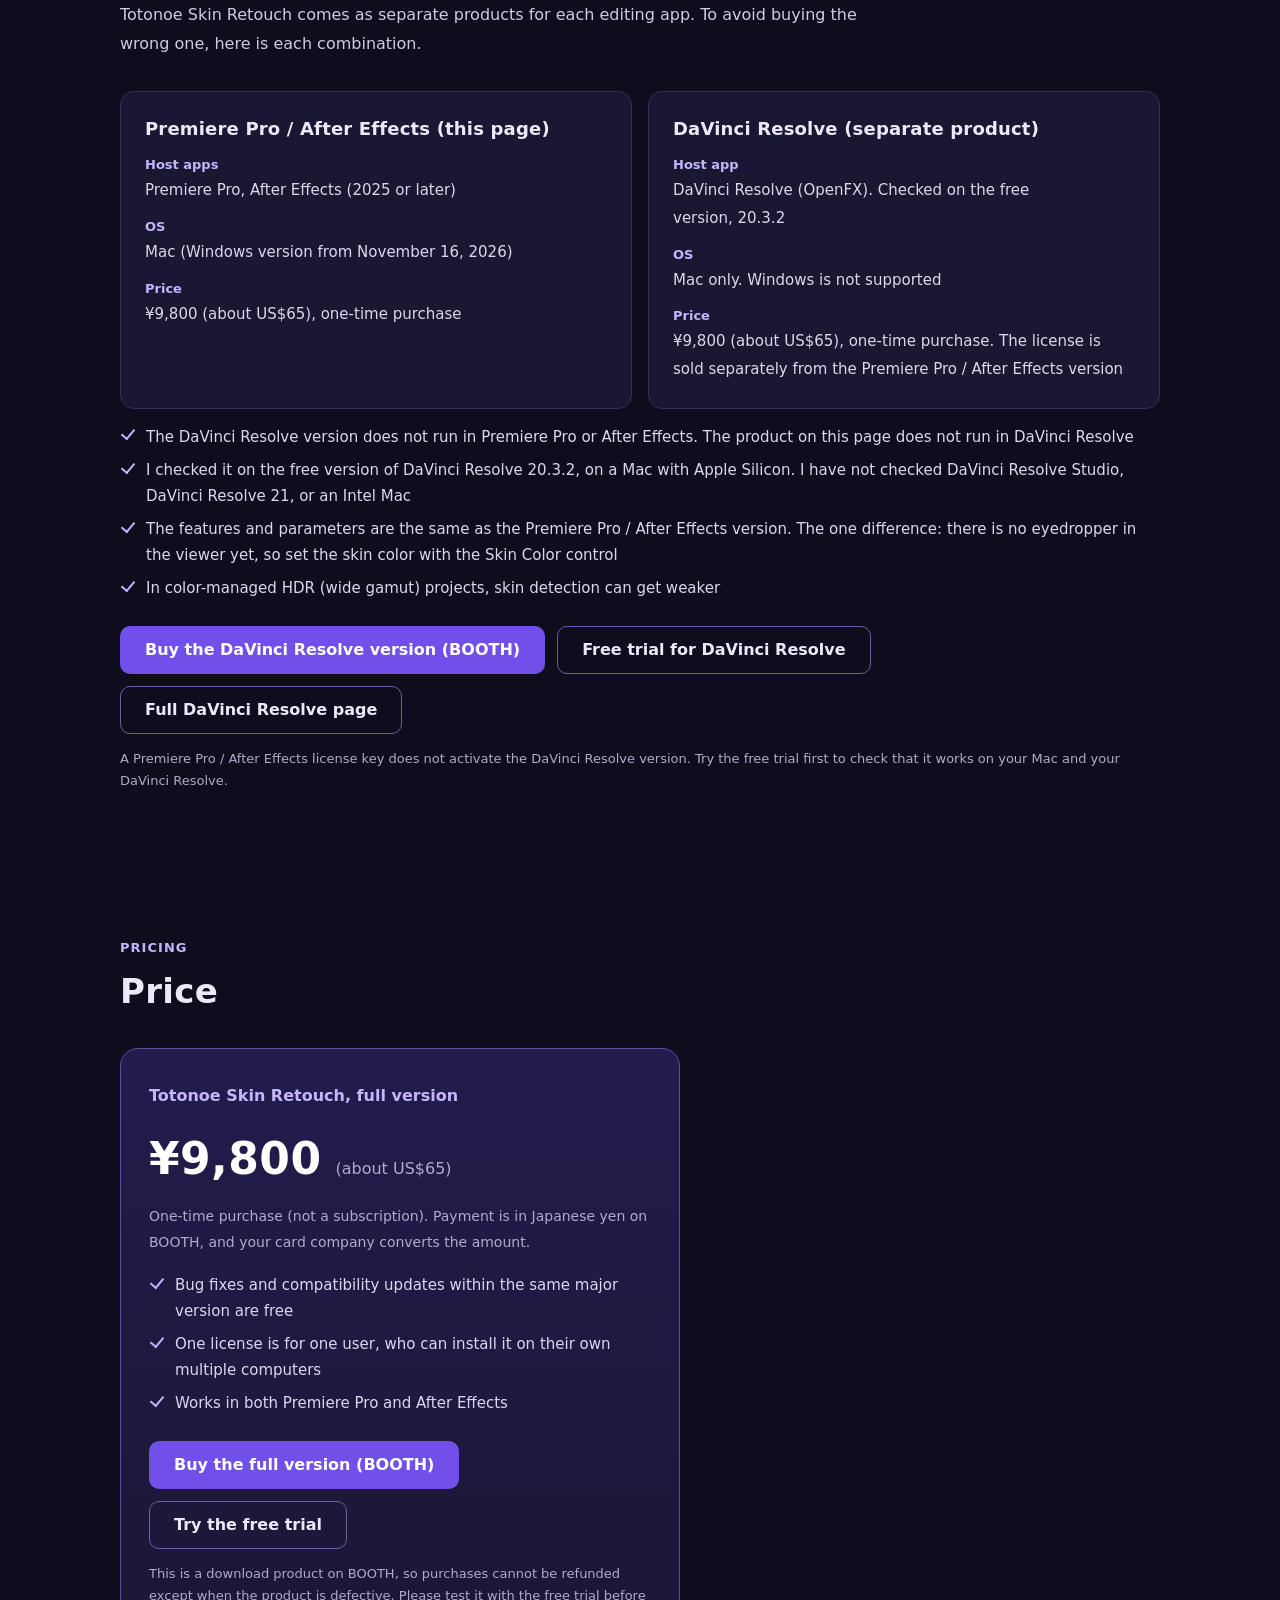
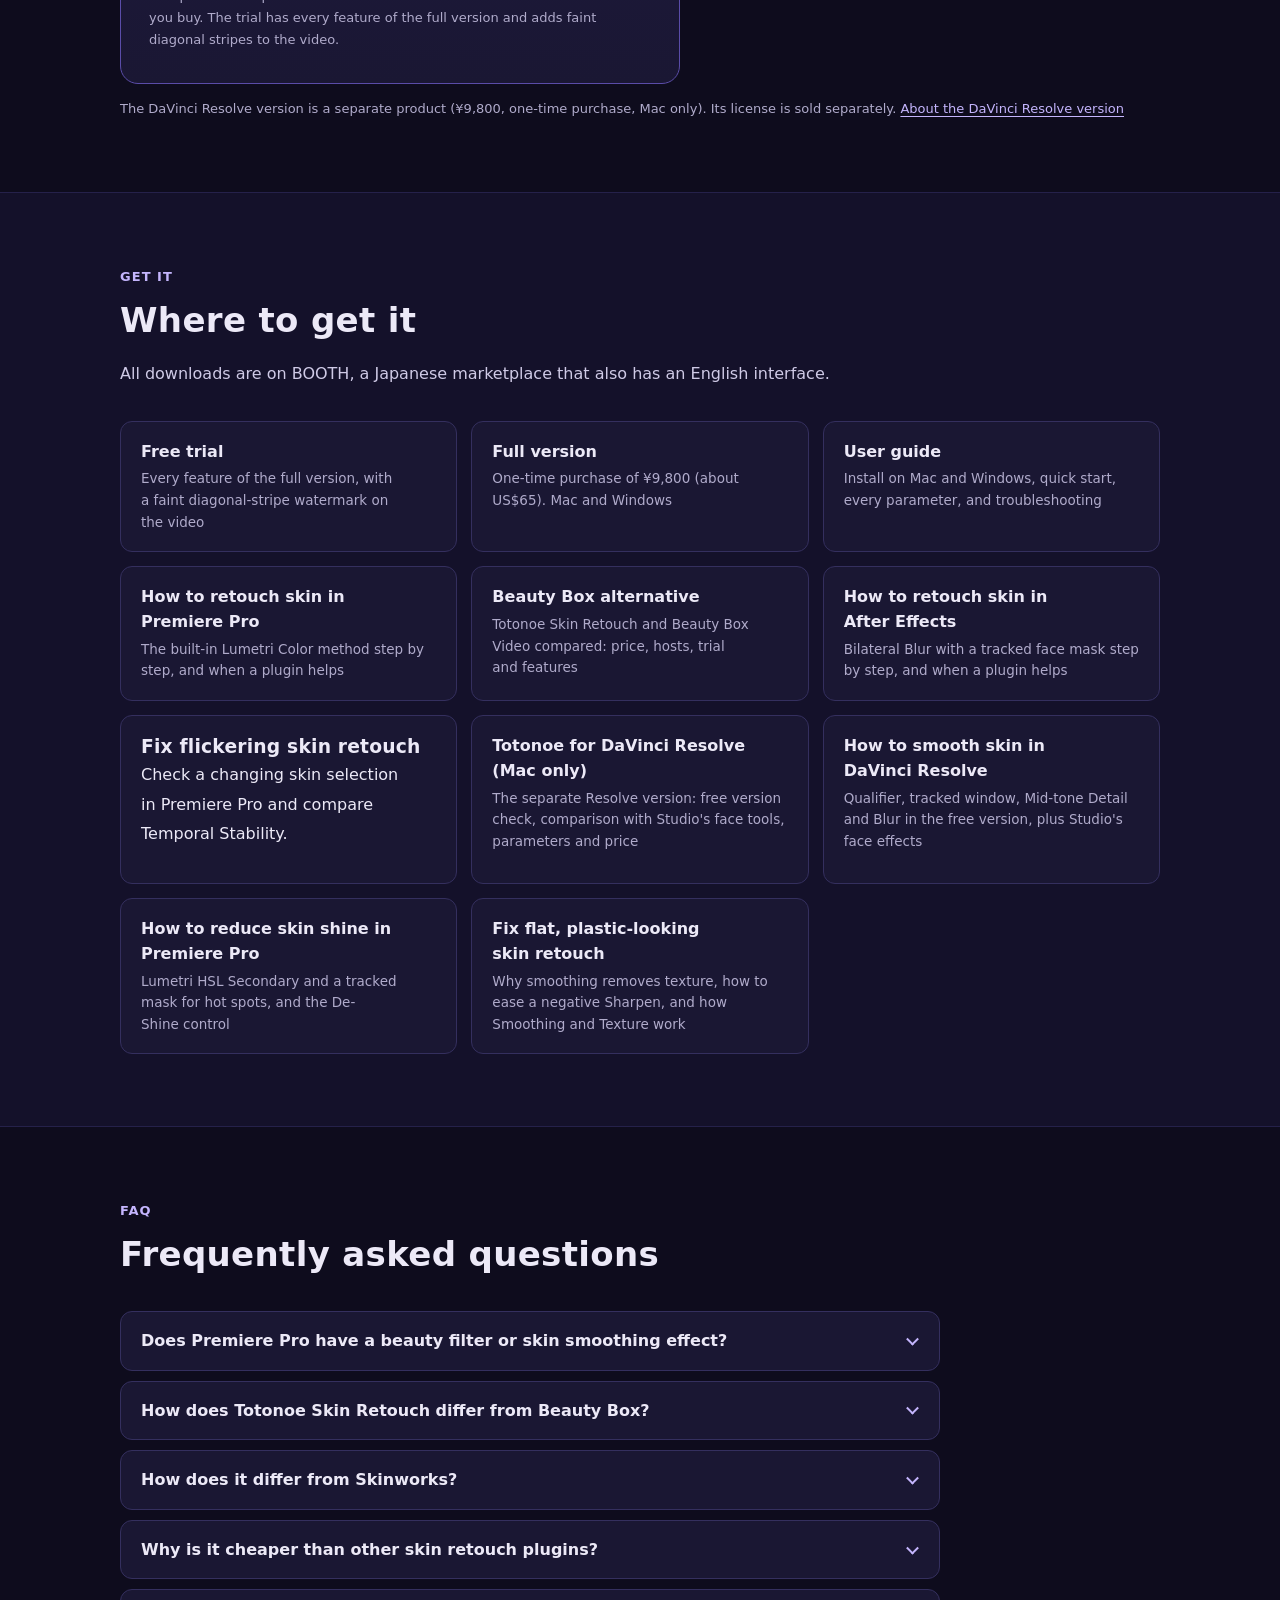
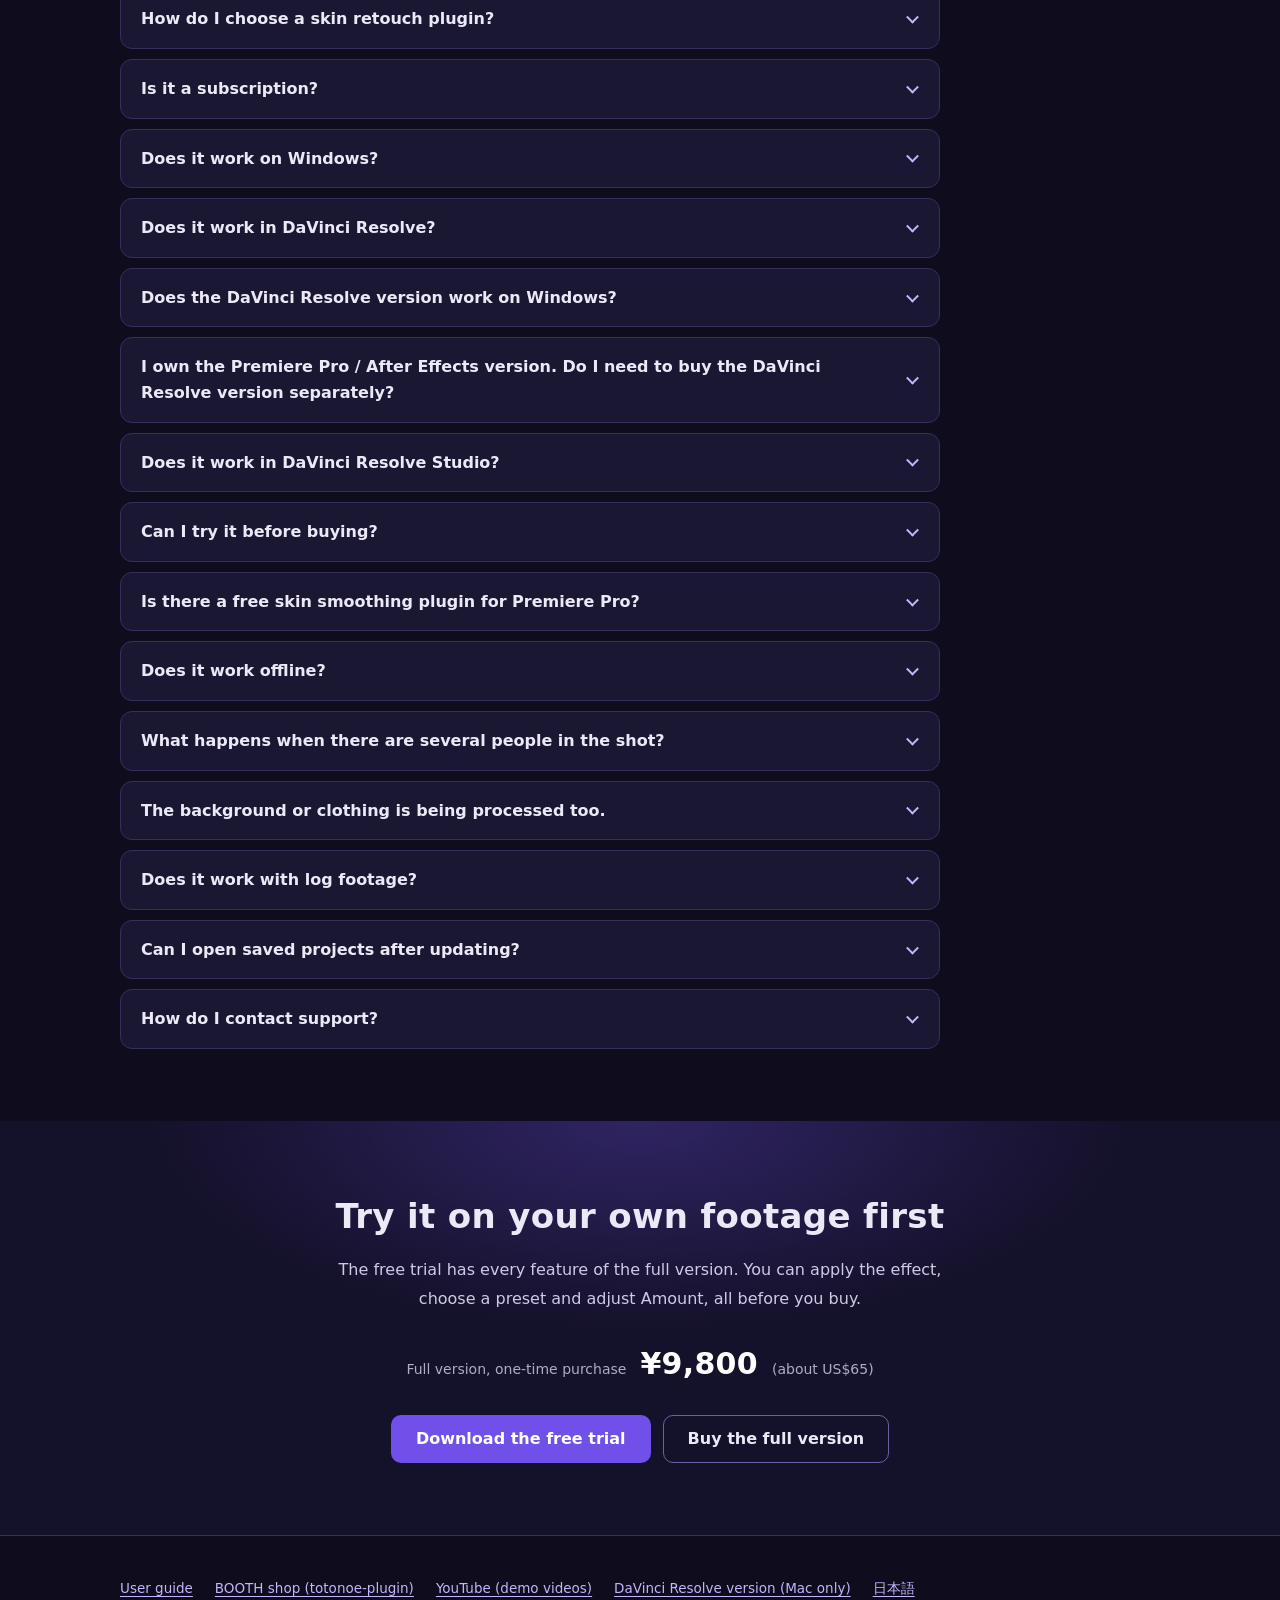
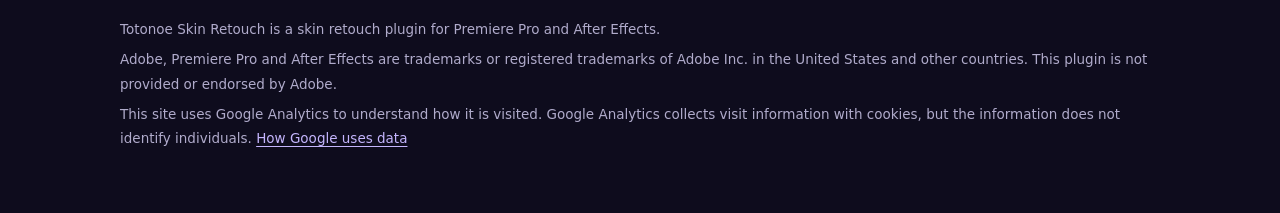
==== commit fb859a72: "Add English article: skin retouch texture in Premiere Pro" ====
--- a/en/index.html
+++ b/en/index.html
@@ -185,7 +185,7 @@
      "name": "Does it work on Windows?",
      "acceptedAnswer": {
       "@type": "Answer",
-      "text": "It works on Windows 10 and 11 (64-bit). A free beta is available until November 15, 2026. On November 16, the official Windows version will be added to the full version product on BOOTH. One purchase covers both Mac and Windows. If you already bought the Mac version, you can download the Windows version from your BOOTH library at no extra cost. The Windows version runs on the CPU only, so it is slower than the Mac version. See System requirements for details. This answer is about the Premiere Pro and After Effects product. The DaVinci Resolve version is a separate product and is Mac only, so it does not work on Windows."
+      "text": "It works on Windows 10 and 11 (64-bit). The official Windows version was added to the full version product on BOOTH on November 16, 2026. One purchase covers both Mac and Windows. If you already bought the Mac version, you can download the Windows version from your BOOTH library at no extra cost. The Windows version runs on the CPU only, so it is slower than the Mac version. See System requirements for details. This answer is about the Premiere Pro and After Effects product. The DaVinci Resolve version is a separate product and is Mac only, so it does not work on Windows."
      }
     },
     {
@@ -694,6 +694,10 @@
         <strong>How to reduce skin shine in Premiere Pro</strong>
         <span>Lumetri HSL Secondary and a tracked mask for hot spots, and the De-Shine control</span>
       </a>
+      <a class="link-card" href="keep-skin-texture-premiere-pro/">
+        <strong>Fix flat, plastic-looking skin retouch</strong>
+        <span>Why smoothing removes texture, how to ease a negative Sharpen, and how Smoothing and Texture work</span>
+      </a>
     </div>
   </div>
 </section>
@@ -732,7 +736,7 @@
       </details>
       <details>
         <summary>Does it work on Windows?</summary>
-        <div class="ans"><p>It works on Windows 10 and 11 (64-bit). A free beta is available until November 15, 2026. On November 16, the official Windows version will be added to the full version product on BOOTH. One purchase covers both Mac and Windows. If you already bought the Mac version, you can download the Windows version from your BOOTH library at no extra cost.</p><p>The Windows version runs on the CPU only, so it is slower than the Mac version. See <a href="#specs">System requirements</a> for details.</p><p>This answer is about the Premiere Pro and After Effects product. The DaVinci Resolve version is a separate product and is Mac only, so it does not work on Windows.</p></div>
+        <div class="ans"><p>It works on Windows 10 and 11 (64-bit). The official Windows version was added to the full version product on BOOTH on November 16, 2026. One purchase covers both Mac and Windows. If you already bought the Mac version, you can download the Windows version from your BOOTH library at no extra cost.</p><p>The Windows version runs on the CPU only, so it is slower than the Mac version. See <a href="#specs">System requirements</a> for details.</p><p>This answer is about the Premiere Pro and After Effects product. The DaVinci Resolve version is a separate product and is Mac only, so it does not work on Windows.</p></div>
       </details>
       <details>
         <summary>Does it work in DaVinci Resolve?</summary>
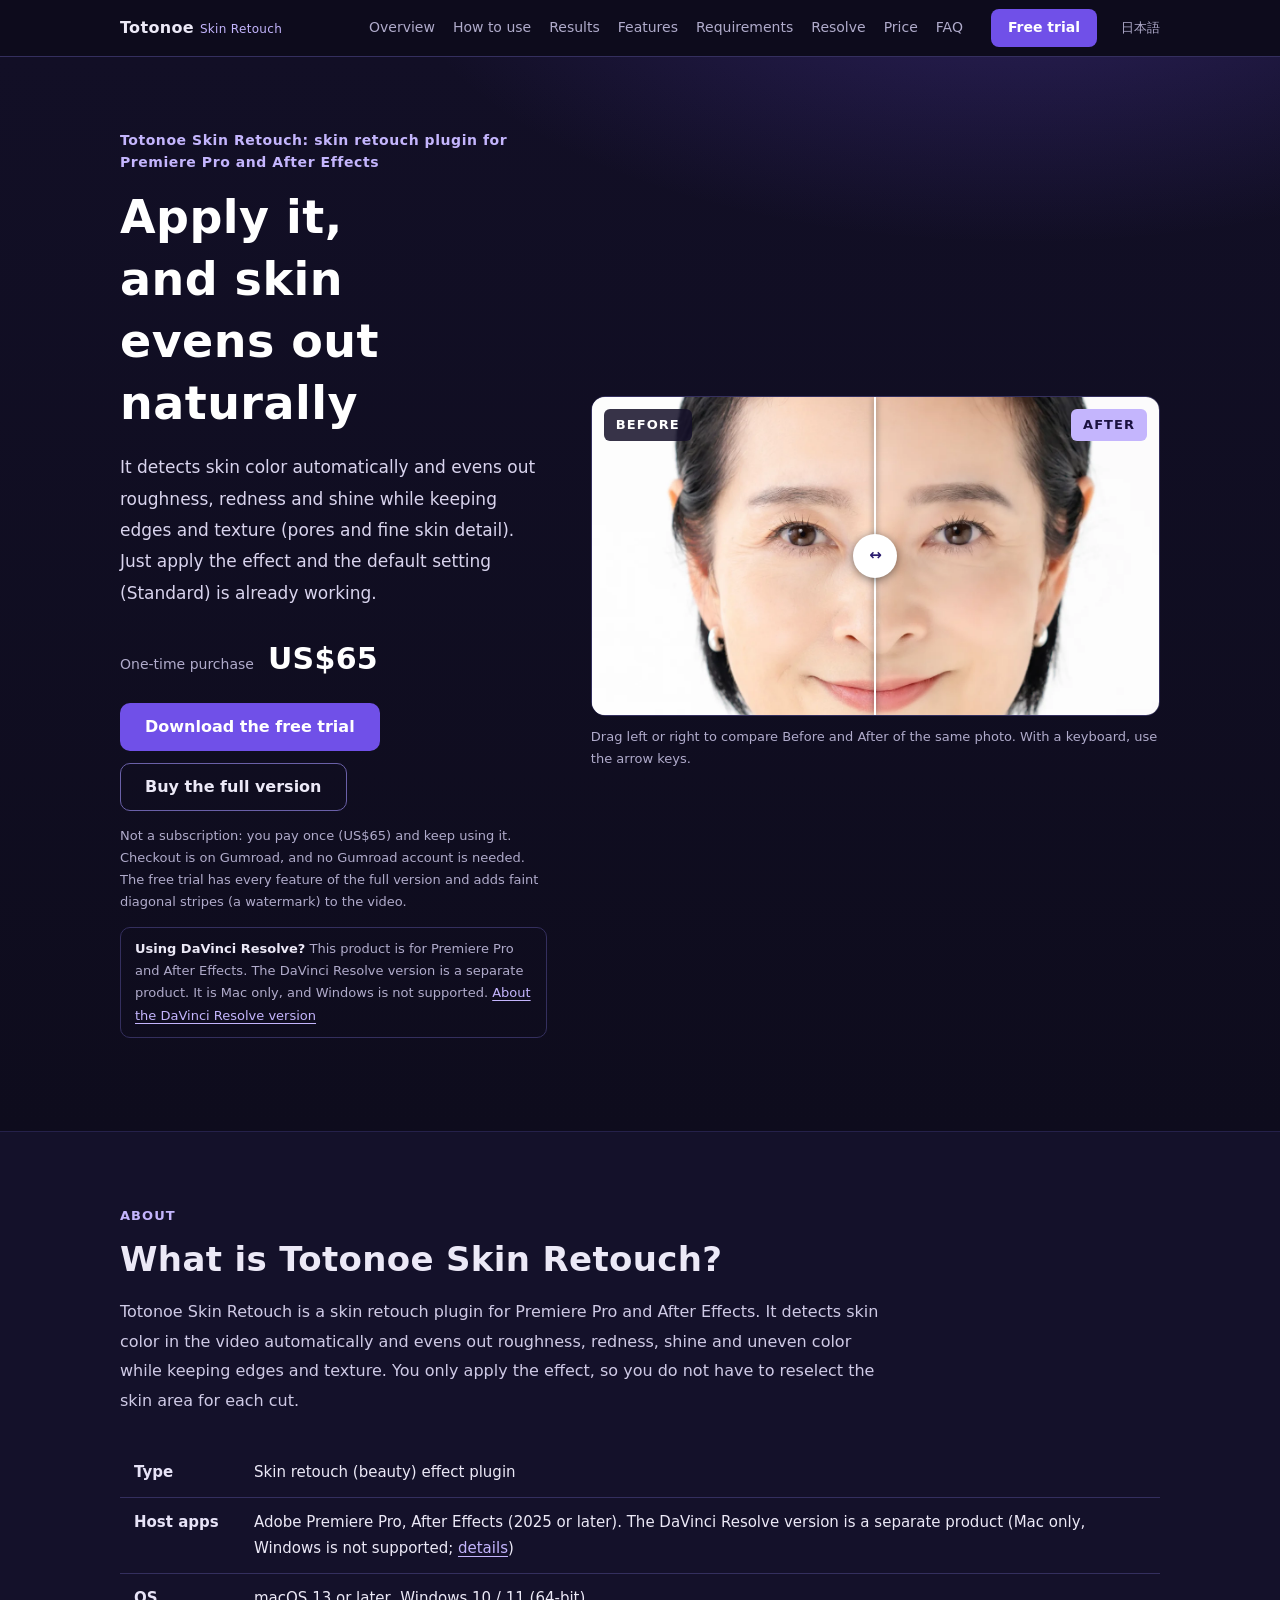
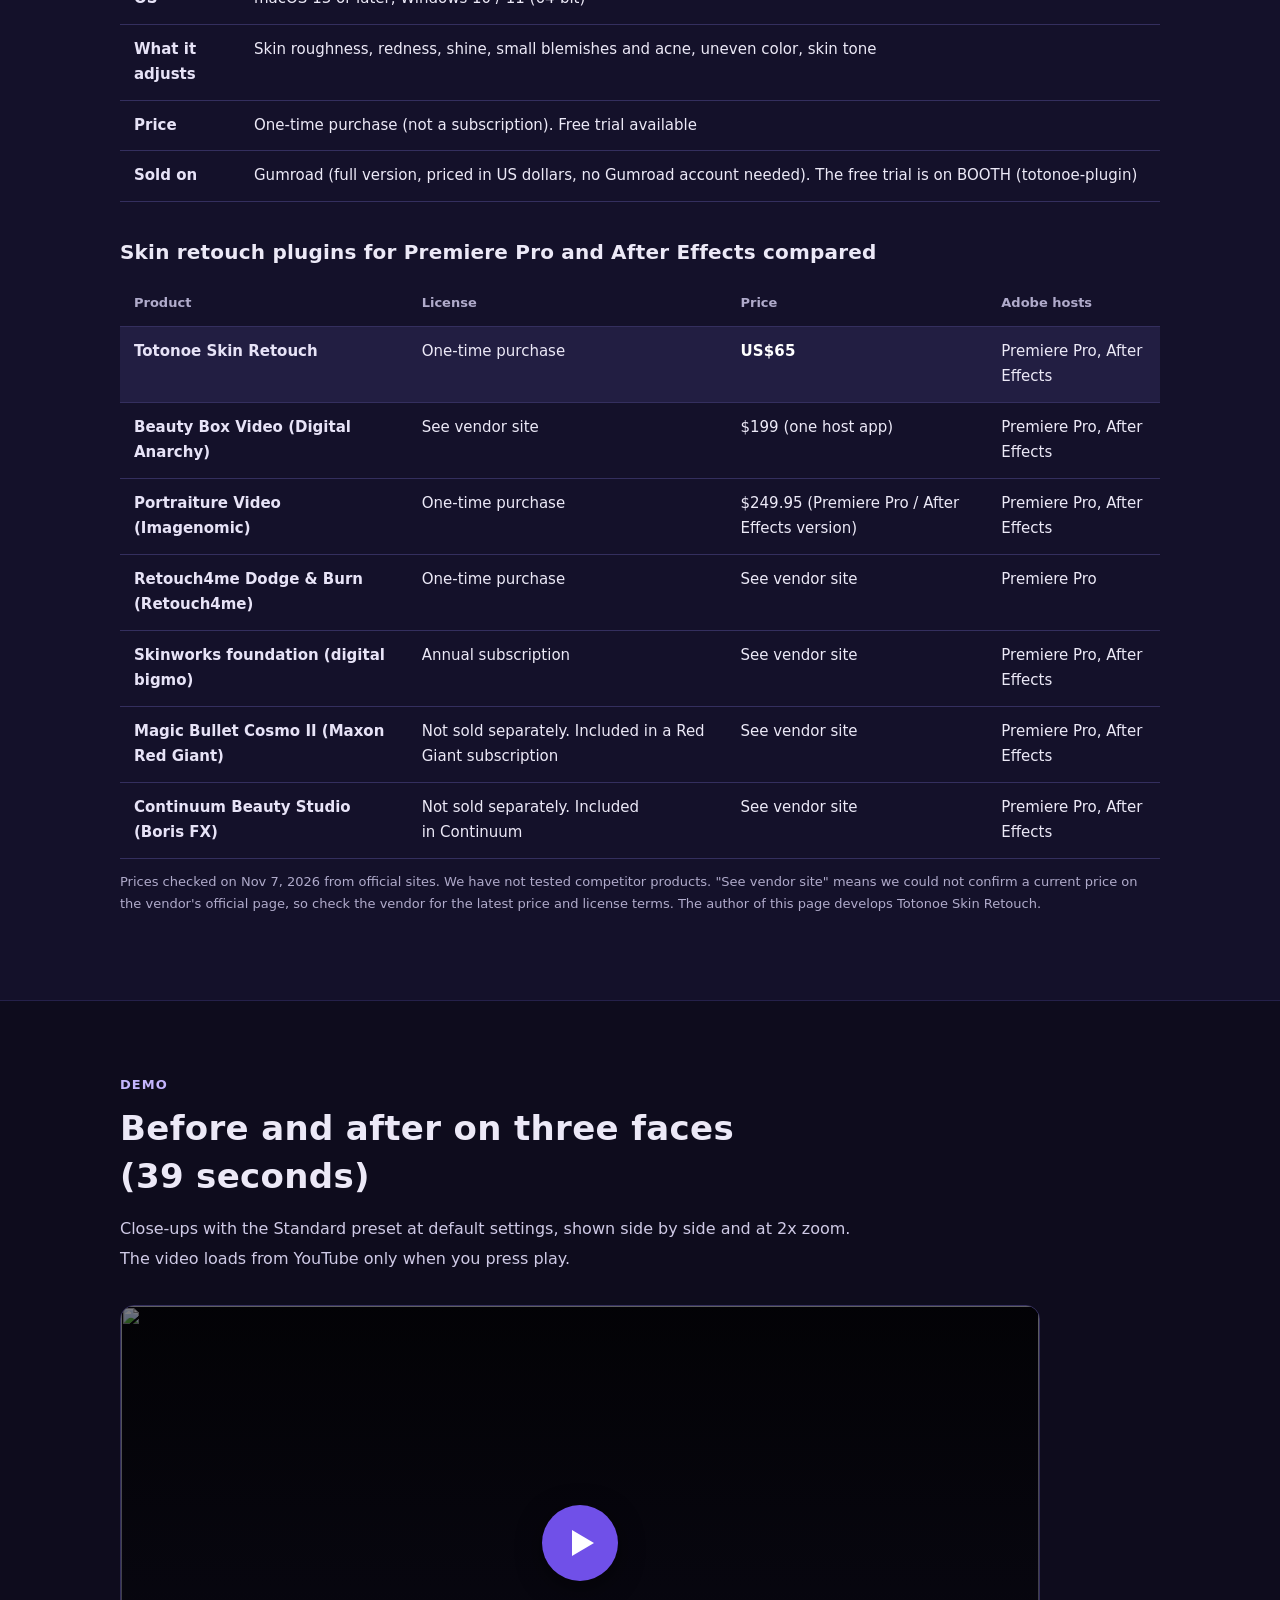
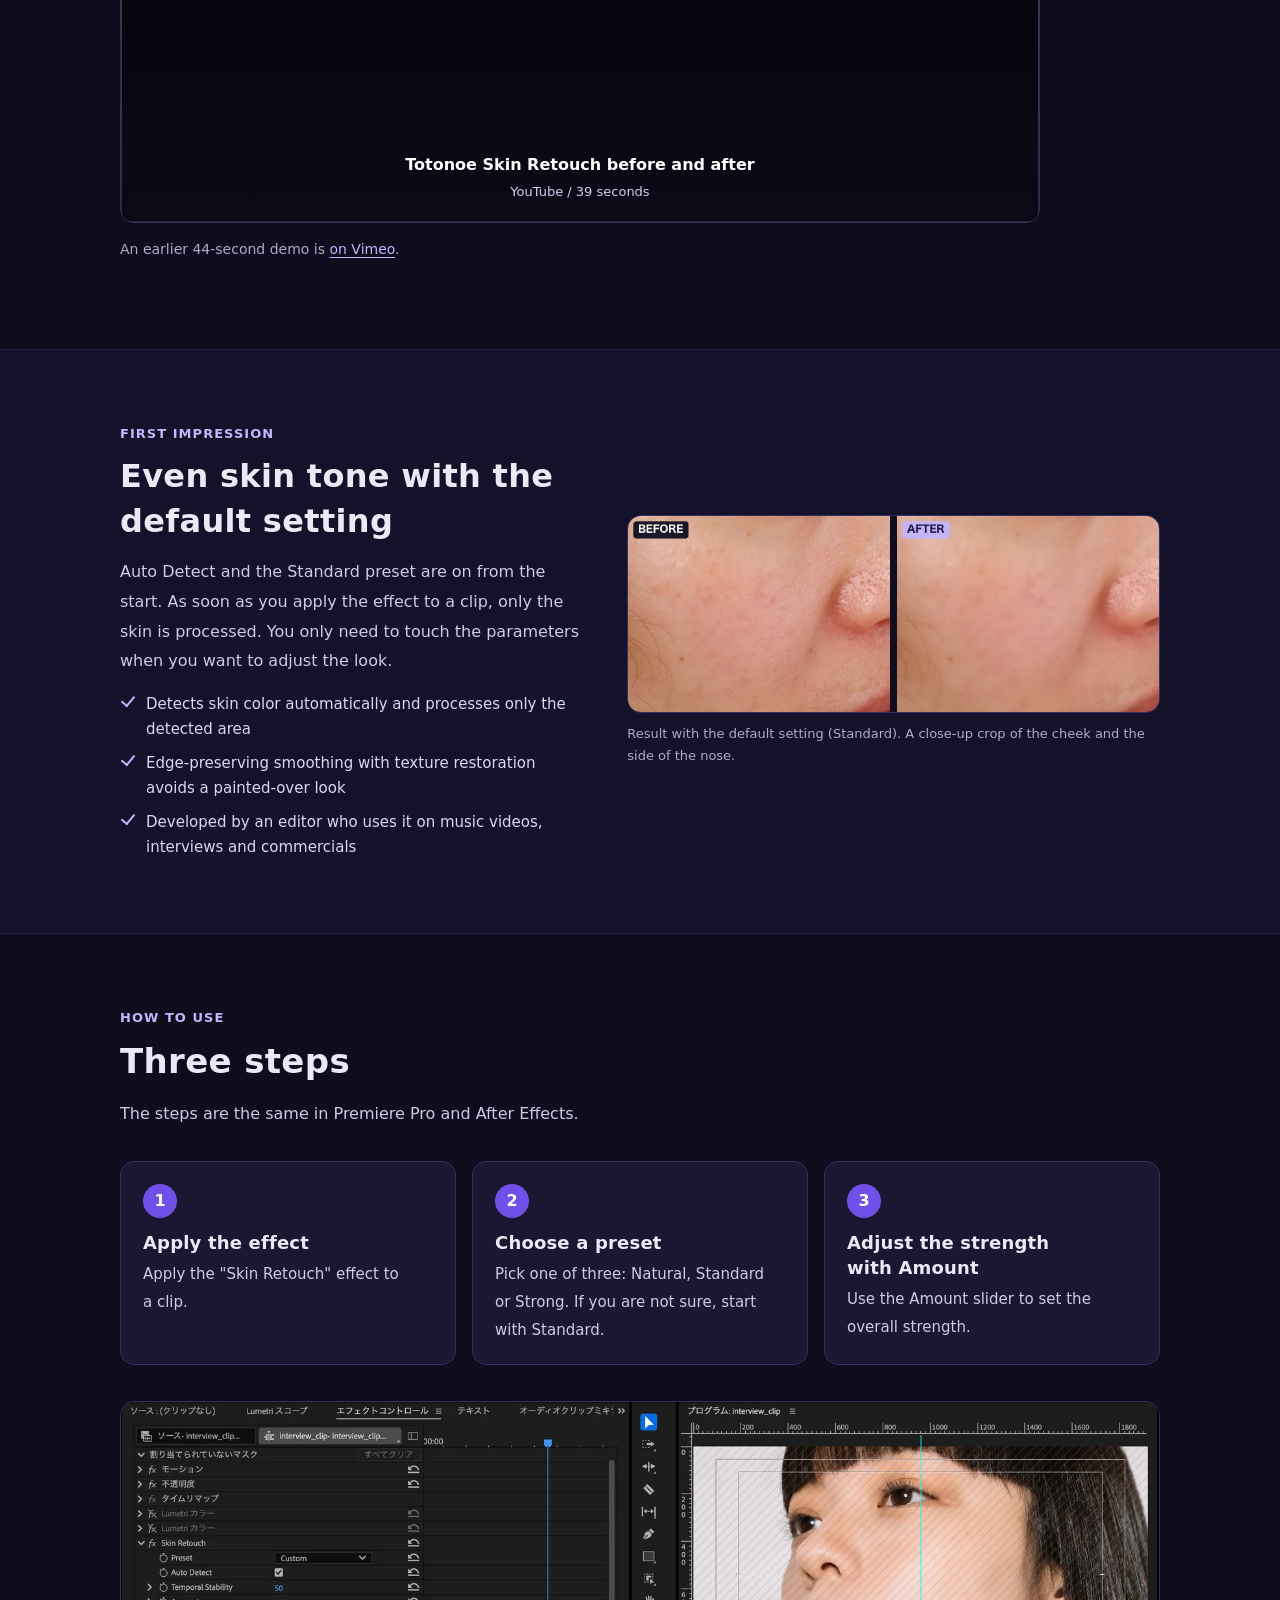
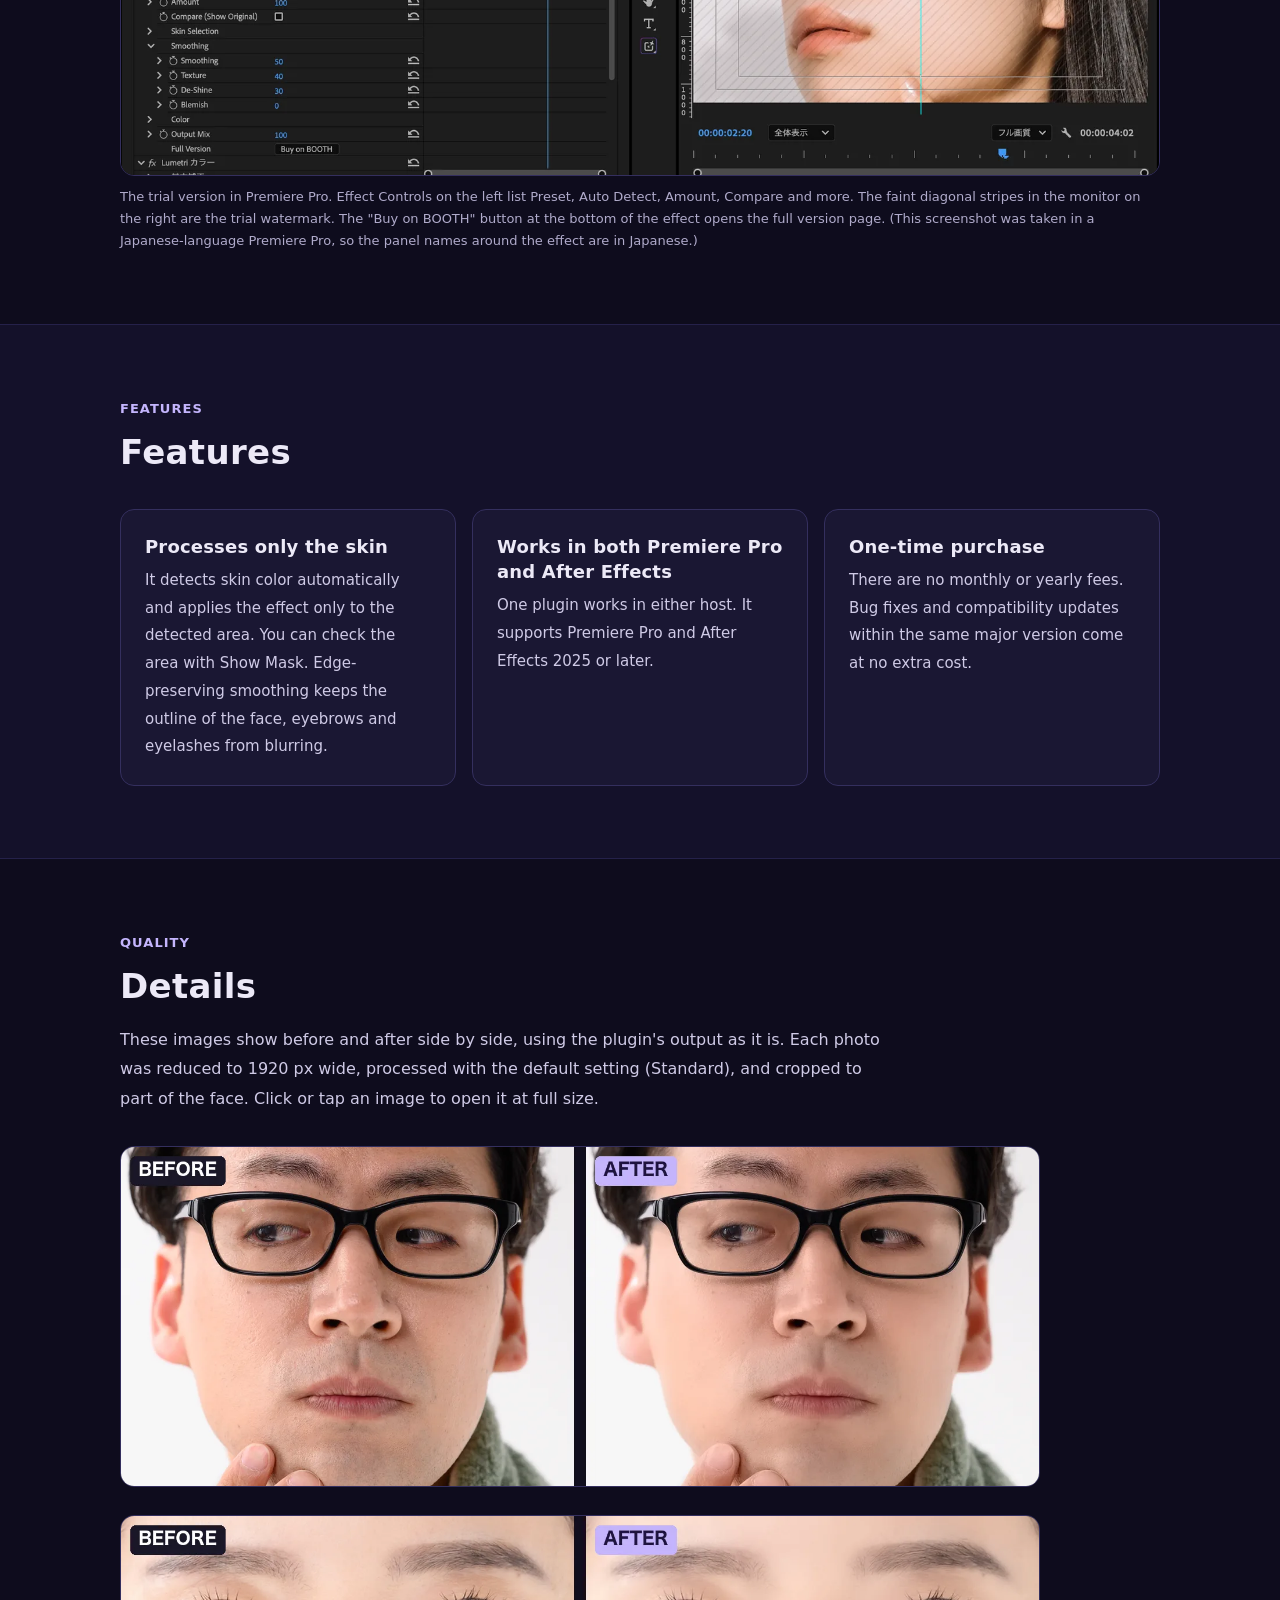
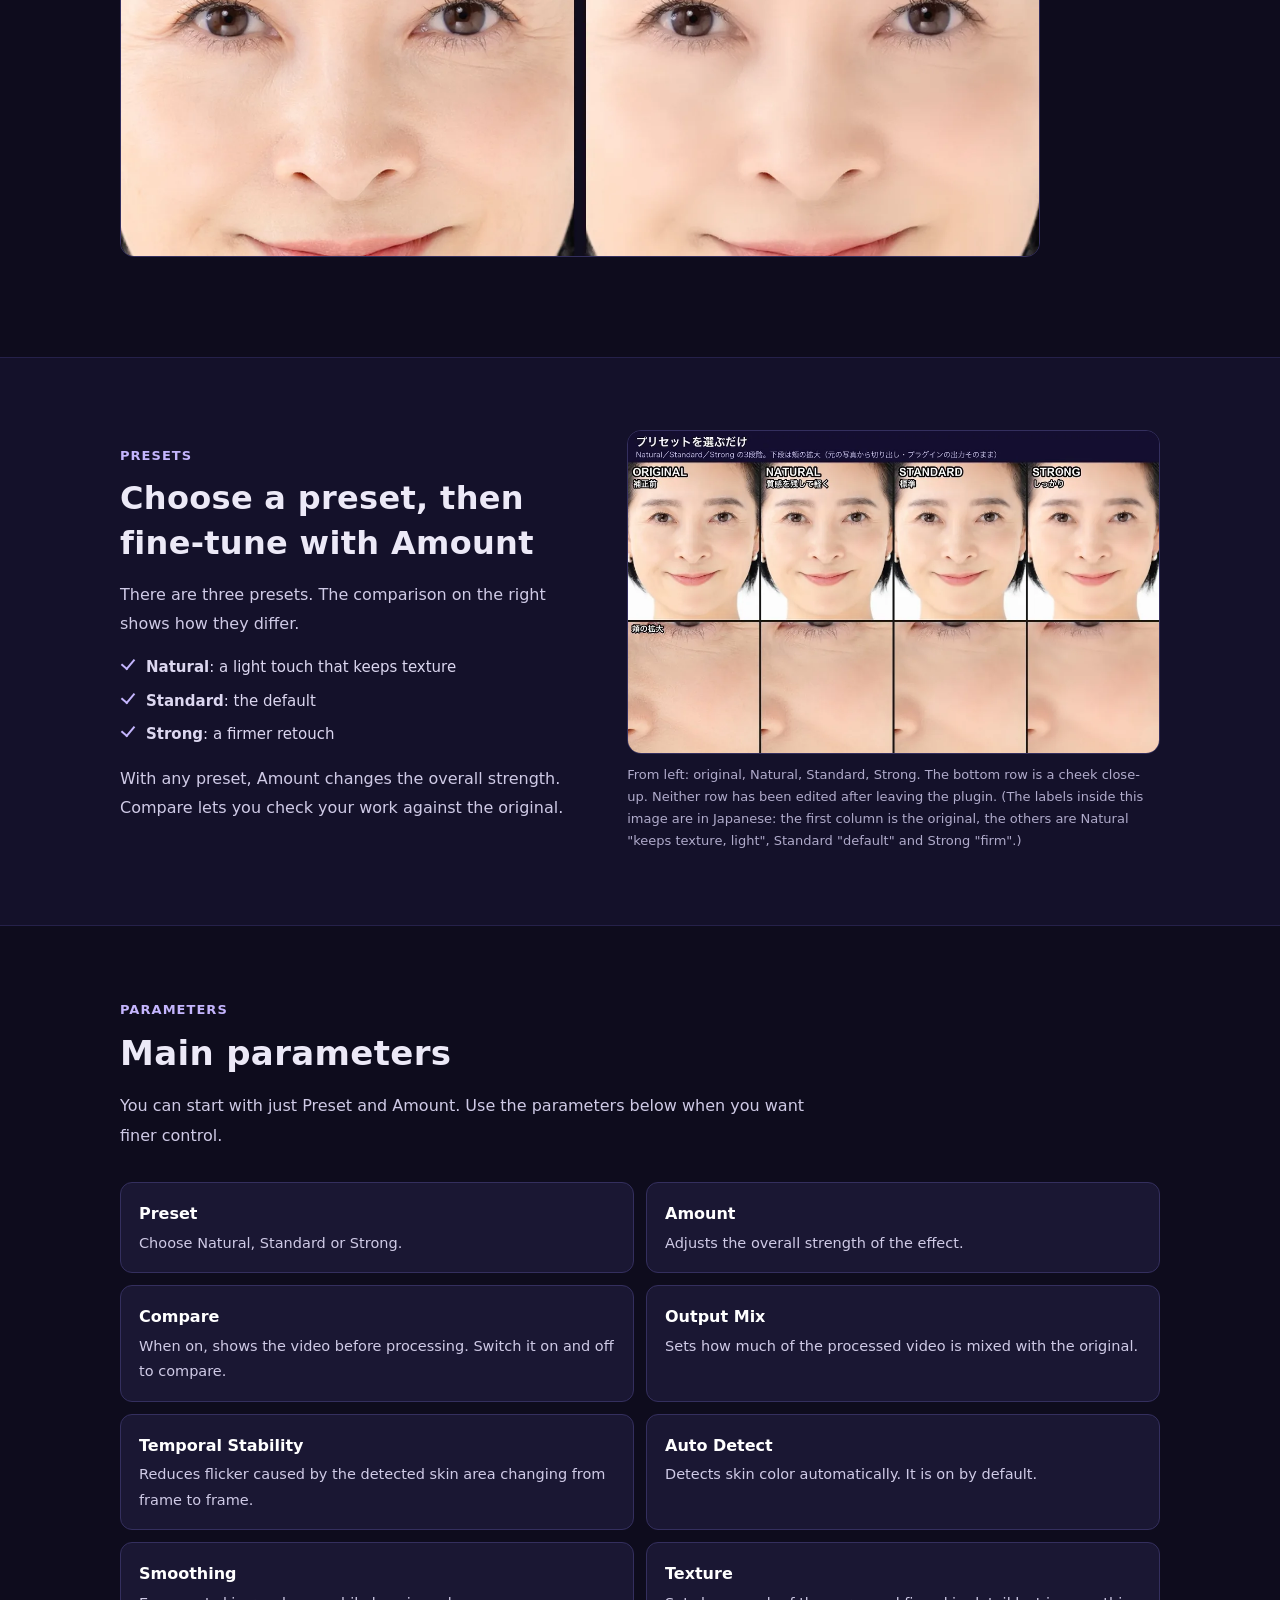
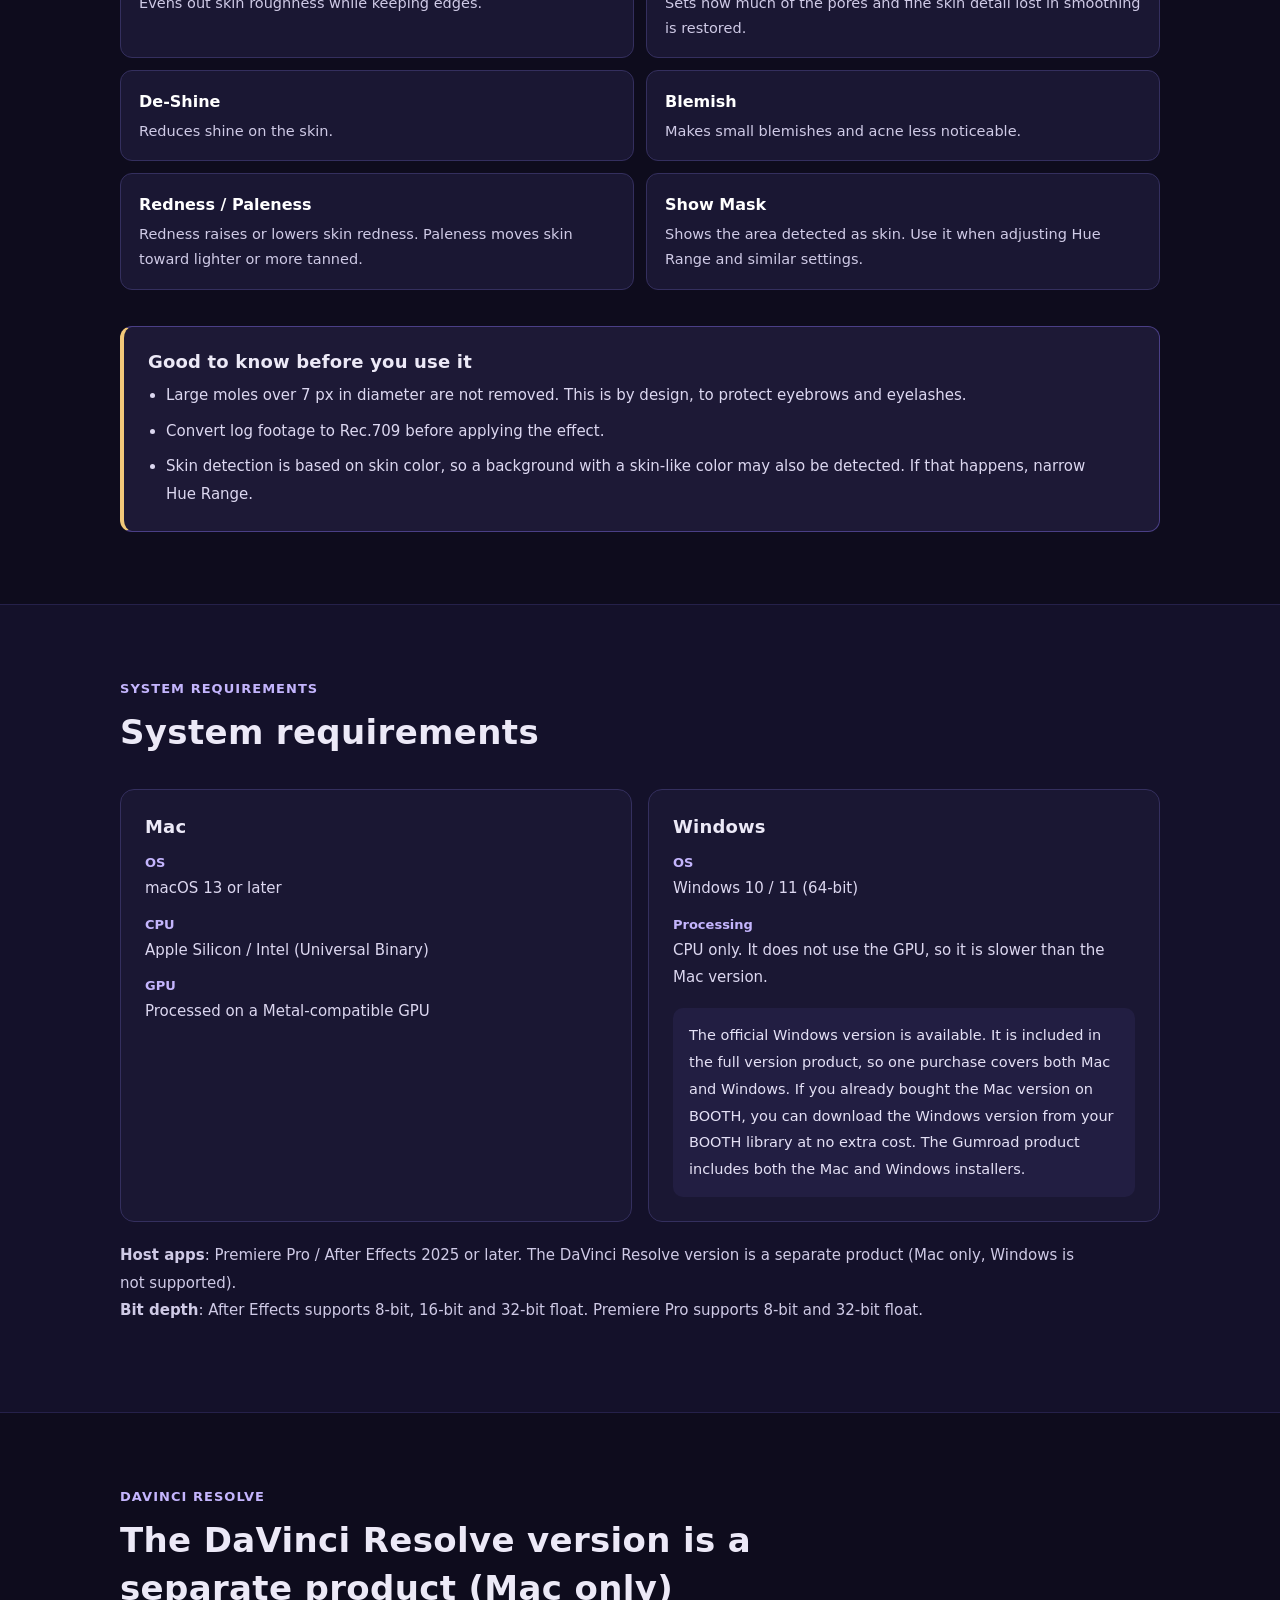
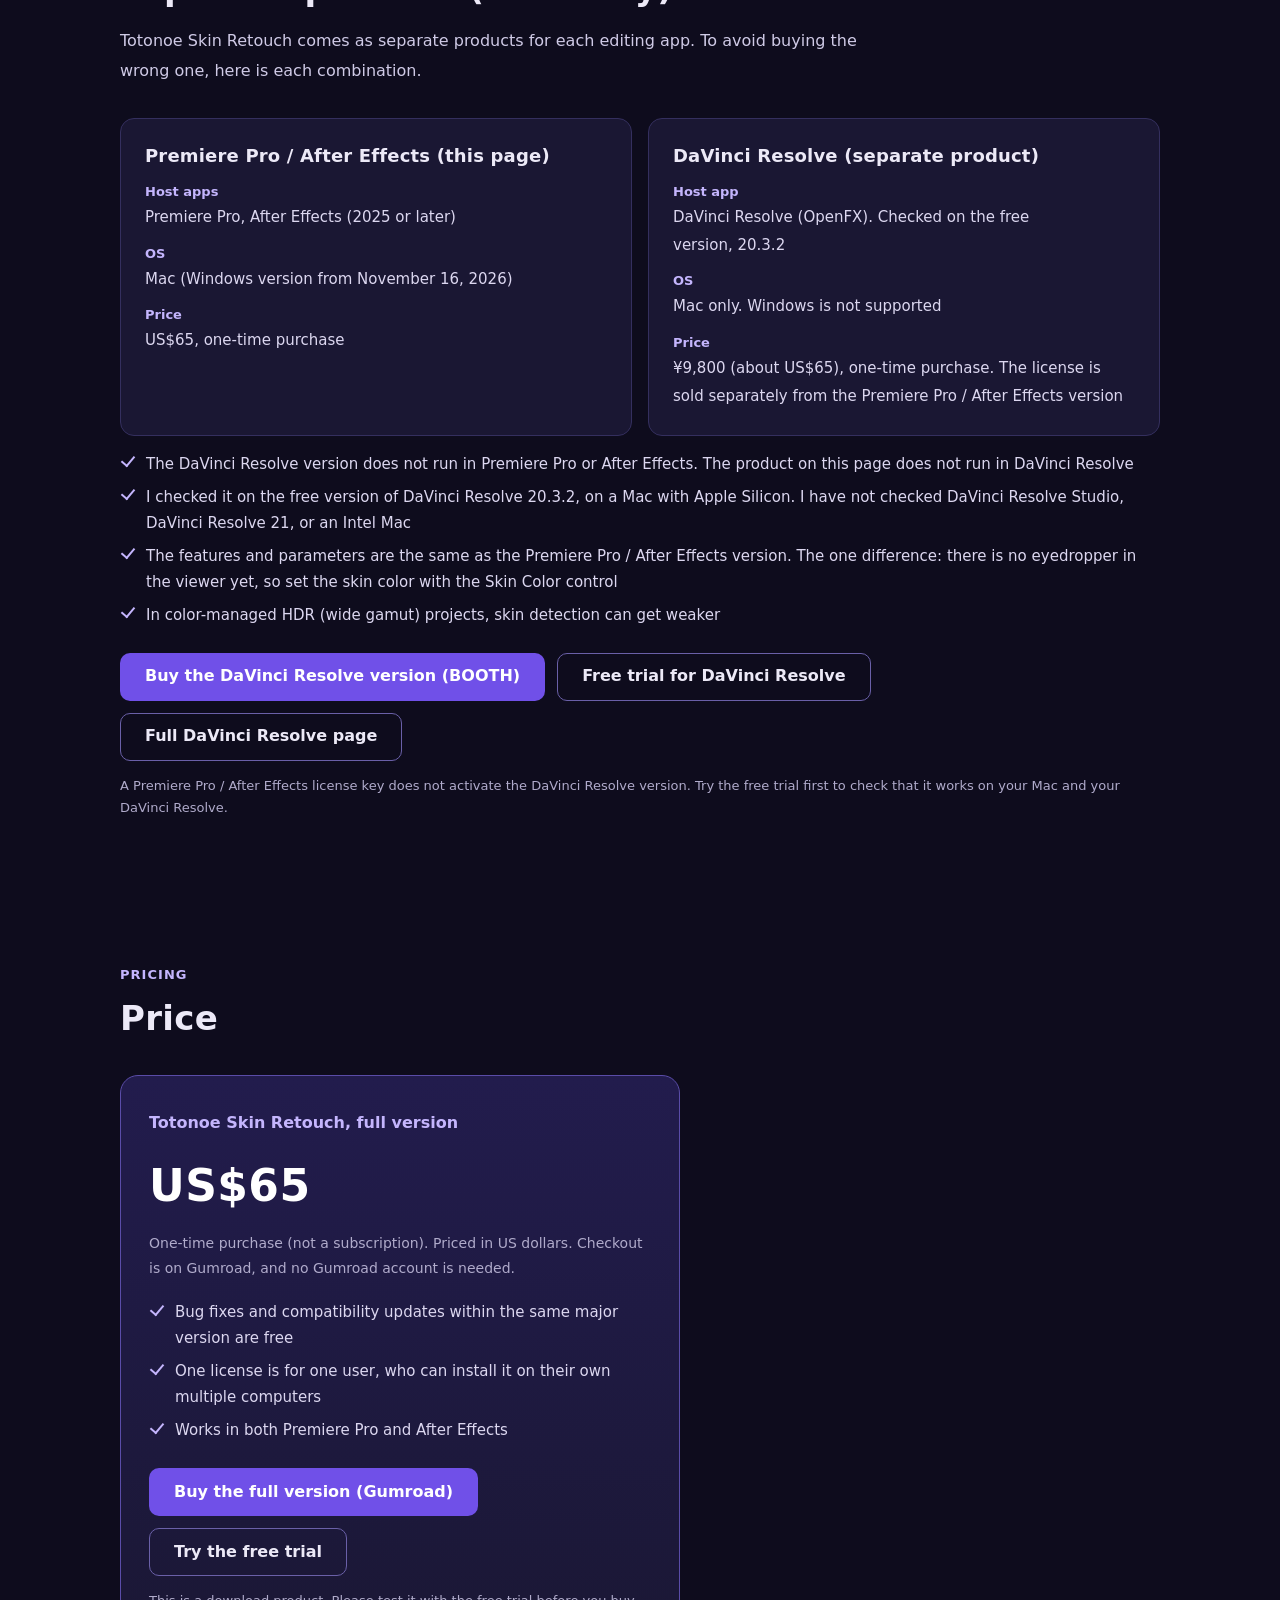
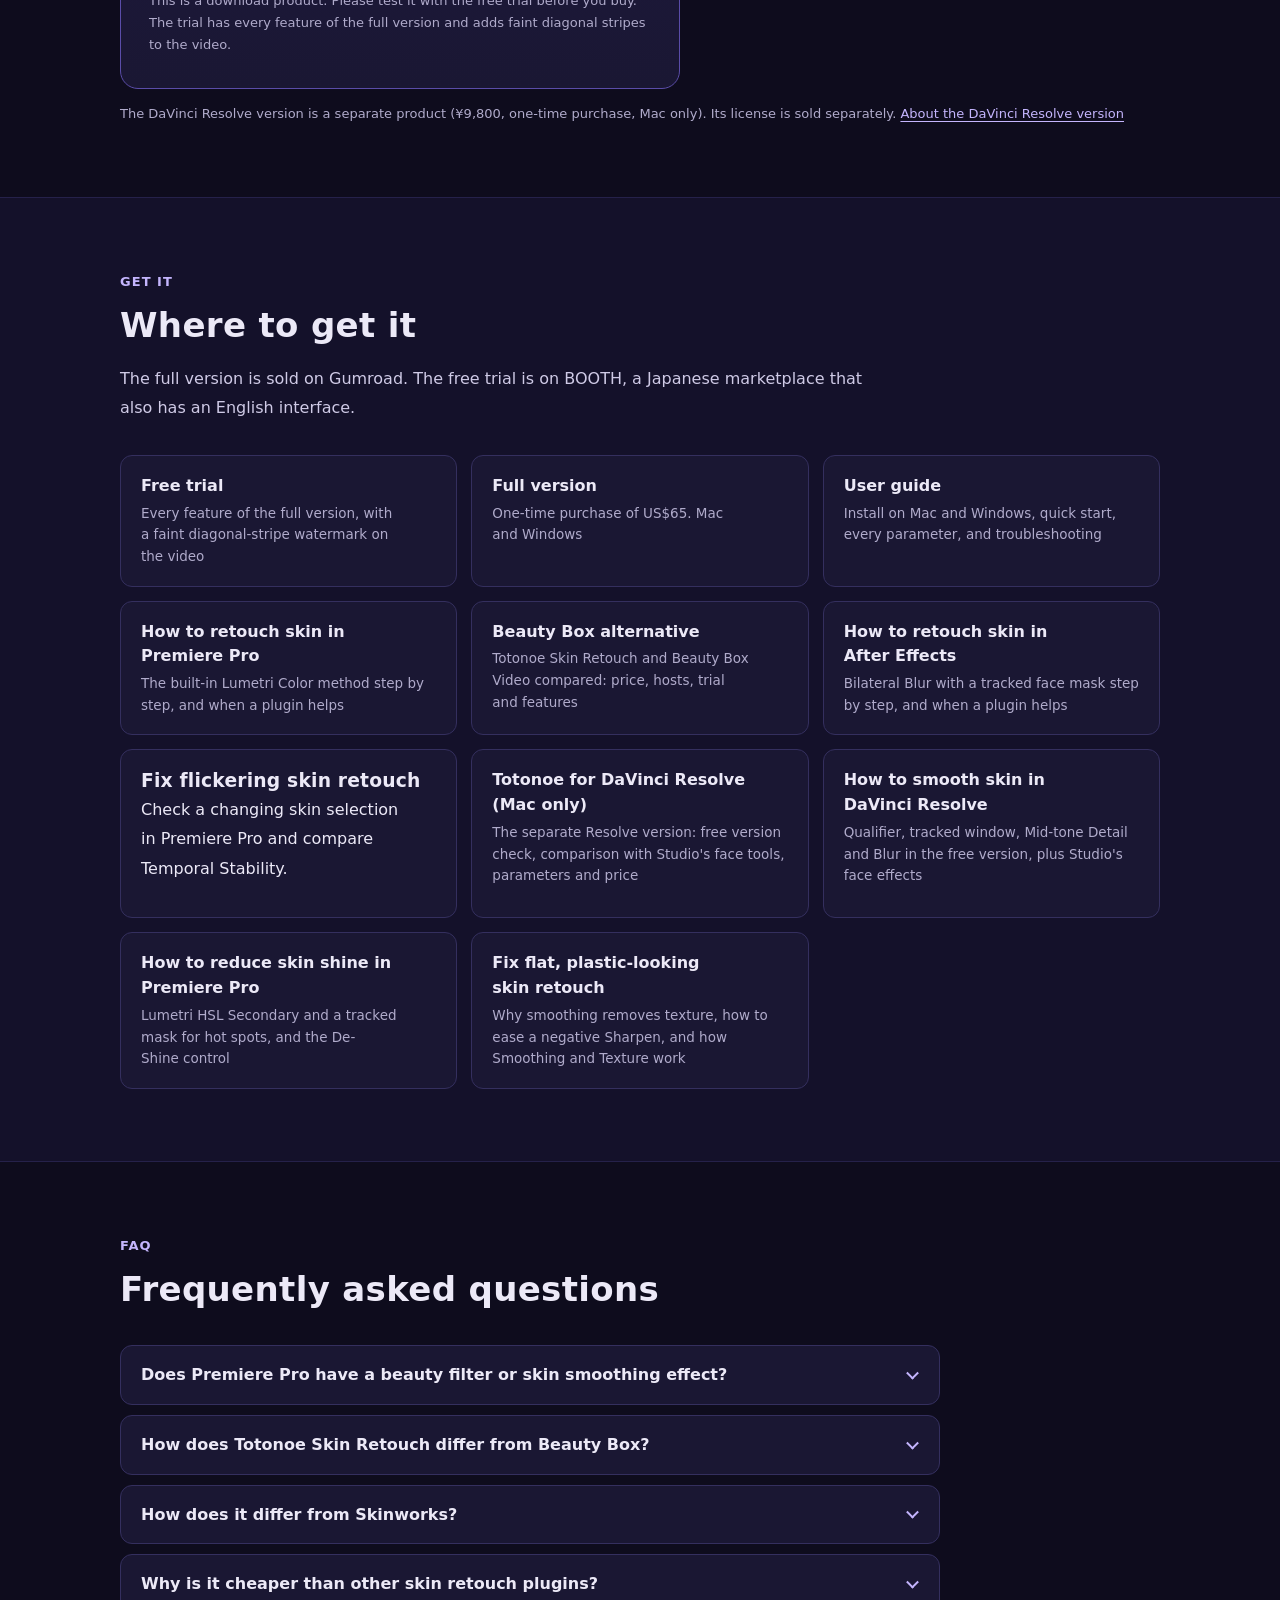
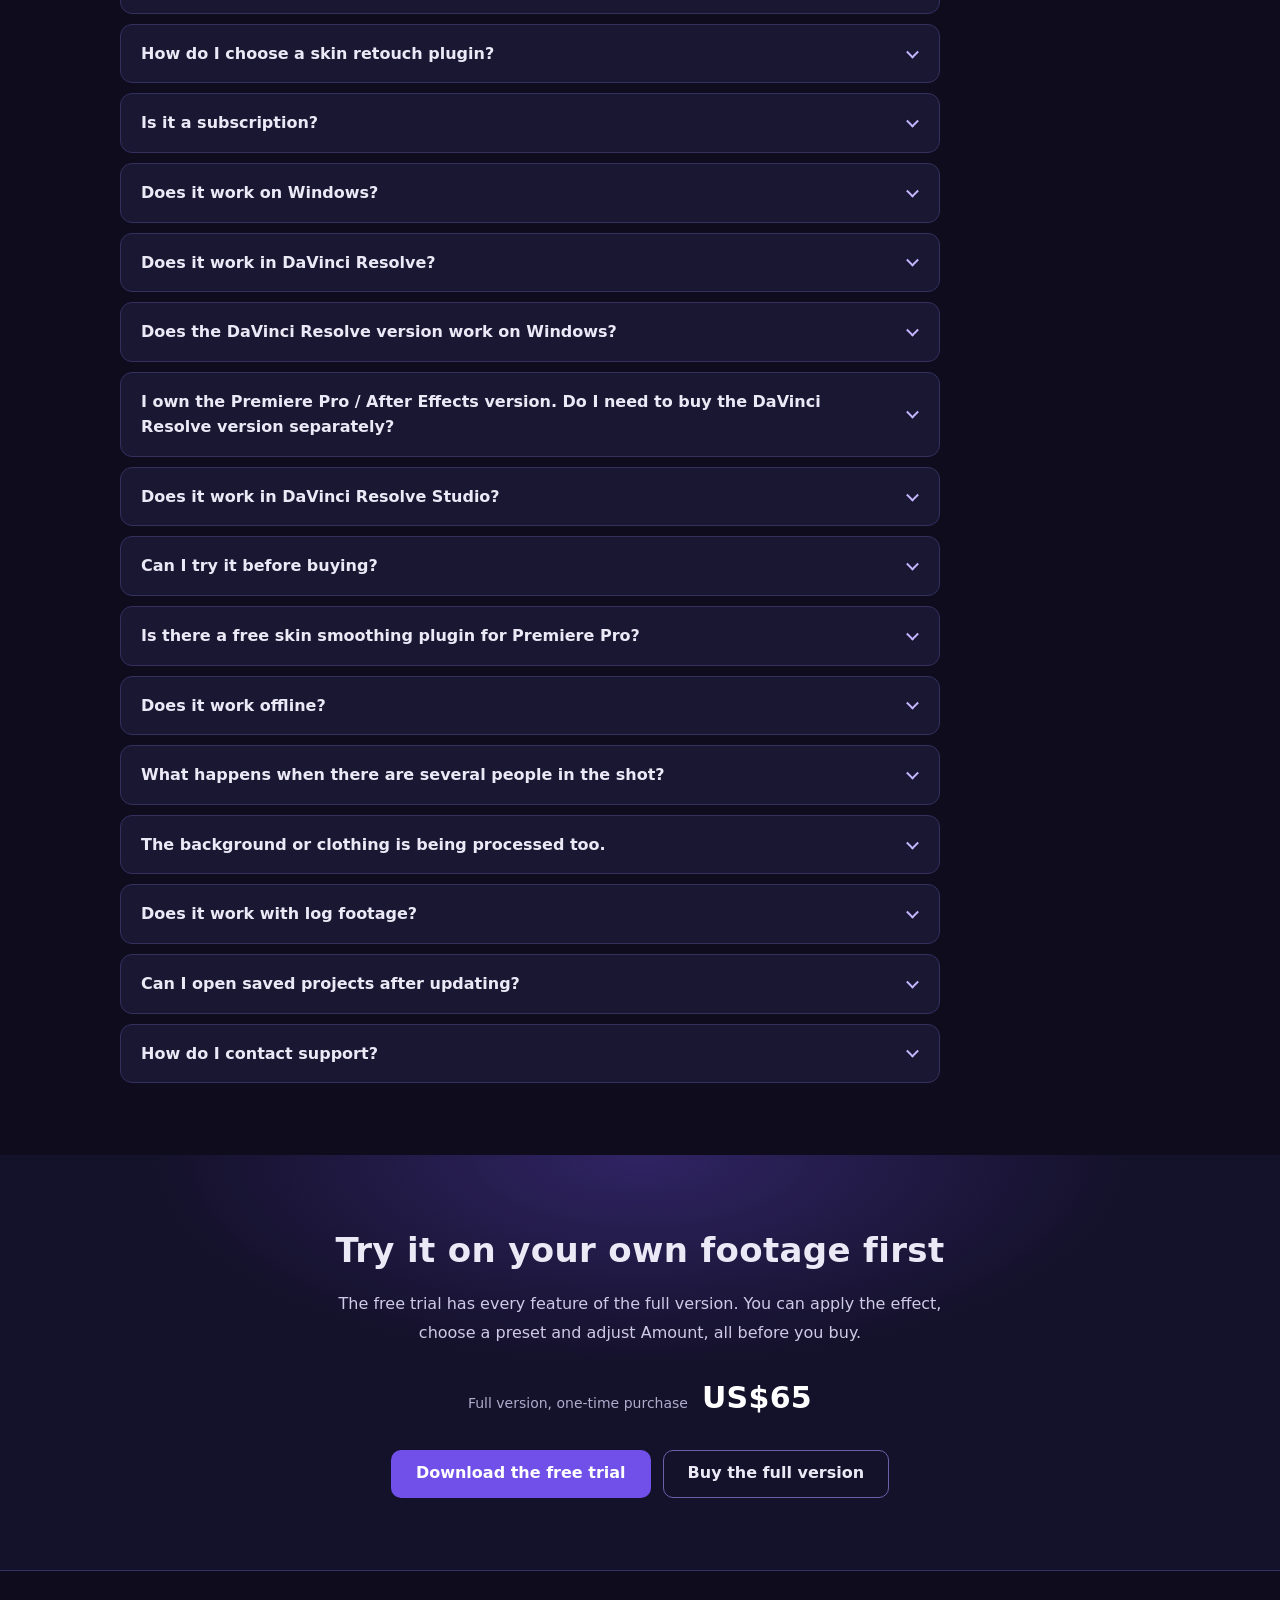
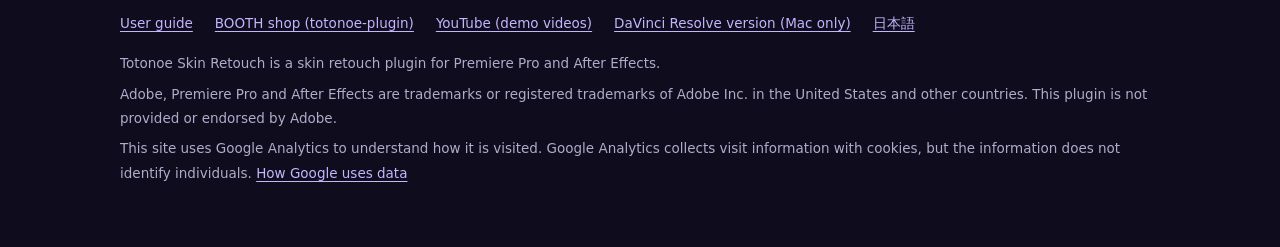
==== commit 7d9340b0: "英語ページの製品版の購入先を Gumroad に切り替える（Premiere Pro / After Effects 版） Co-Authored-By: Claude Opus 5.5 <norep" ====
--- a/en/index.html
+++ b/en/index.html
@@ -79,10 +79,10 @@
    ],
    "offers": {
     "@type": "Offer",
-    "price": 9800,
-    "priceCurrency": "JPY",
+    "price": 65,
+    "priceCurrency": "USD",
     "availability": "https://schema.org/InStock",
-    "url": "https://booth.pm/en/items/8663073"
+    "url": "https://hukkuu.gumroad.com/l/totonoe-skin-retouch"
    },
    "publisher": {
     "@type": "Organization",
@@ -90,7 +90,7 @@
     "url": "https://totonoe-plugin.booth.pm/"
    },
    "sameAs": [
-    "https://booth.pm/en/items/8663073",
+    "https://hukkuu.gumroad.com/l/totonoe-skin-retouch",
     "https://www.youtube.com/@totonoe-plugin",
     "https://x.com/totonoe_plugin",
     "https://totonoestudio.substack.com"
@@ -145,7 +145,7 @@
      "name": "How does Totonoe Skin Retouch differ from Beauty Box?",
      "acceptedAnswer": {
       "@type": "Answer",
-      "text": "Both plugins detect skin by color and retouch it. Totonoe Skin Retouch works with Premiere Pro and After Effects (the DaVinci Resolve version is a separate product, Mac only) and is a one-time purchase of ¥9,800 (about US$65). Digital Anarchy's store lists Beauty Box Video 6.0 at $199 for one host app (checked November 8, 2026), and it also has versions for DaVinci Resolve, Final Cut Pro and Avid. A detailed comparison is in the article Beauty Box Alternative for Premiere Pro and After Effects."
+      "text": "Both plugins detect skin by color and retouch it. Totonoe Skin Retouch works with Premiere Pro and After Effects (the DaVinci Resolve version is a separate product, Mac only) and is a one-time purchase of US$65. Digital Anarchy's store lists Beauty Box Video 6.0 at $199 for one host app (checked November 8, 2026), and it also has versions for DaVinci Resolve, Final Cut Pro and Avid. A detailed comparison is in the article Beauty Box Alternative for Premiere Pro and After Effects."
      }
     },
     {
@@ -153,7 +153,7 @@
      "name": "How does it differ from Skinworks?",
      "acceptedAnswer": {
       "@type": "Answer",
-      "text": "Totonoe Skin Retouch is a one-time purchase of ¥9,800 (about US$65), and one effect adjusts skin smoothness, shine, small blemishes and redness. Skinworks for Adobe is an annual subscription, split into foundation (evens out skin tone), concealer (removes acne and moles) and gloss (emphasizes highlights). It also has versions for DaVinci Resolve and Nuke. See digital bigmo's site for current prices."
+      "text": "Totonoe Skin Retouch is a one-time purchase of US$65, and one effect adjusts skin smoothness, shine, small blemishes and redness. Skinworks for Adobe is an annual subscription, split into foundation (evens out skin tone), concealer (removes acne and moles) and gloss (emphasizes highlights). It also has versions for DaVinci Resolve and Nuke. See digital bigmo's site for current prices."
      }
     },
     {
@@ -161,7 +161,7 @@
      "name": "Why is it cheaper than other skin retouch plugins?",
      "acceptedAnswer": {
       "@type": "Answer",
-      "text": "Because it has fewer features and supports fewer hosts. It is a single skin retouch effect, with no face detection, no AI-based masking, and no tools for brightening teeth or the whites of the eyes. It supports a narrow set of hosts: Premiere Pro and After Effects, plus a separate Mac-only version for DaVinci Resolve. It is developed by one person and sold directly on BOOTH. If you need to retouch each person separately in a shot with several people, or want to use Final Cut Pro or DaVinci Resolve on Windows, another product may suit you better."
+      "text": "Because it has fewer features and supports fewer hosts. It is a single skin retouch effect, with no face detection, no AI-based masking, and no tools for brightening teeth or the whites of the eyes. It supports a narrow set of hosts: Premiere Pro and After Effects, plus a separate Mac-only version for DaVinci Resolve. It is developed by one person and sold directly on Gumroad. If you need to retouch each person separately in a shot with several people, or want to use Final Cut Pro or DaVinci Resolve on Windows, another product may suit you better."
      }
     },
     {
@@ -185,7 +185,7 @@
      "name": "Does it work on Windows?",
      "acceptedAnswer": {
       "@type": "Answer",
-      "text": "It works on Windows 10 and 11 (64-bit). The official Windows version was added to the full version product on BOOTH on November 16, 2026. One purchase covers both Mac and Windows. If you already bought the Mac version, you can download the Windows version from your BOOTH library at no extra cost. The Windows version runs on the CPU only, so it is slower than the Mac version. See System requirements for details. This answer is about the Premiere Pro and After Effects product. The DaVinci Resolve version is a separate product and is Mac only, so it does not work on Windows."
+      "text": "It works on Windows 10 and 11 (64-bit). The official Windows version was added to the full version product on November 16, 2026. One purchase covers both Mac and Windows. If you already bought the Mac version on BOOTH, you can download the Windows version from your BOOTH library at no extra cost. The Gumroad product includes both the Mac and Windows installers. The Windows version runs on the CPU only, so it is slower than the Mac version. See System requirements for details. This answer is about the Premiere Pro and After Effects product. The DaVinci Resolve version is a separate product and is Mac only, so it does not work on Windows."
      }
     },
     {
@@ -225,7 +225,7 @@
      "name": "Can I try it before buying?",
      "acceptedAnswer": {
       "@type": "Answer",
-      "text": "Yes. A free trial is available on BOOTH. It has every feature of the full version, and it adds faint diagonal stripes (a watermark) to the video. Because this is a download product, purchases cannot be refunded except when the product is defective, so please test it on your own footage with the free trial first."
+      "text": "Yes. A free trial is available on BOOTH. It has every feature of the full version, and it adds faint diagonal stripes (a watermark) to the video. Please test it on your own footage with the free trial before you buy."
      }
     },
     {
@@ -233,7 +233,7 @@
      "name": "Is there a free skin smoothing plugin for Premiere Pro?",
      "acceptedAnswer": {
       "@type": "Answer",
-      "text": "Totonoe Skin Retouch is not free, but its free trial has every feature and adds a faint diagonal watermark, so you can test it on your own footage. The full version is a one-time purchase of ¥9,800 (about US$65). To smooth skin without a plugin, you can use Lumetri Color in Premiere Pro; the steps are in the article How to Retouch Skin in Premiere Pro."
+      "text": "Totonoe Skin Retouch is not free, but its free trial has every feature and adds a faint diagonal watermark, so you can test it on your own footage. The full version is a one-time purchase of US$65. To smooth skin without a plugin, you can use Lumetri Color in Premiere Pro; the steps are in the article How to Retouch Skin in Premiere Pro."
      }
     },
     {
@@ -323,14 +323,13 @@
         <p class="lead">It detects skin color automatically and evens out roughness, redness and shine while keeping edges and texture (pores and fine skin detail). Just apply the effect and the default setting (Standard) is already working.</p>
         <div class="price-line">
           <span class="label">One-time purchase</span>
-          <span class="js-price"><span class="price-now">&yen;9,800</span></span>
-          <span style="color:var(--muted);font-size:14px">(about US$65)</span>
+          <span class="price-now">US$65</span>
         </div>
         <div class="btn-row">
           <a class="btn btn-primary" href="https://booth.pm/en/items/8892910" rel="noopener">Download the free trial</a>
-          <a class="btn btn-ghost" href="https://booth.pm/en/items/8663073" rel="noopener">Buy the full version</a>
+          <a class="btn btn-ghost" href="https://hukkuu.gumroad.com/l/totonoe-skin-retouch?utm_source=lp_en&amp;utm_medium=referral&amp;utm_campaign=gumroad_switch" rel="noopener">Buy the full version</a>
         </div>
-        <p class="price-note">Not a subscription: you pay once and keep using it. Payment is in Japanese yen on BOOTH, and your card company converts the amount. The free trial has every feature of the full version and adds faint diagonal stripes (a watermark) to the video.</p>
+        <p class="price-note">Not a subscription: you pay once (US$65) and keep using it. Checkout is on Gumroad, and no Gumroad account is needed. The free trial has every feature of the full version and adds faint diagonal stripes (a watermark) to the video.</p>
         <p class="host-note"><strong>Using DaVinci Resolve?</strong> This product is for Premiere Pro and After Effects. The DaVinci Resolve version is a separate product. It is Mac only, and Windows is not supported. <a href="resolve/">About the DaVinci Resolve version</a></p>
       </div>
 
@@ -363,7 +362,7 @@
         <tr><th scope="row">OS</th><td>macOS 13 or later, Windows 10 / 11 (64-bit)</td></tr>
         <tr><th scope="row">What it adjusts</th><td>Skin roughness, redness, shine, small blemishes and acne, uneven color, skin tone</td></tr>
         <tr><th scope="row">Price</th><td>One-time purchase (not a subscription). Free trial available</td></tr>
-        <tr><th scope="row">Sold on</th><td>BOOTH (totonoe-plugin). Payment is in Japanese yen and accepts international cards</td></tr>
+        <tr><th scope="row">Sold on</th><td>Gumroad (full version, priced in US dollars, no Gumroad account needed). The free trial is on BOOTH (totonoe-plugin)</td></tr>
       </table>
     </div>
 
@@ -372,7 +371,7 @@
       <table class="compare">
         <thead><tr><th scope="col">Product</th><th scope="col">License</th><th scope="col">Price</th><th scope="col">Adobe hosts</th></tr></thead>
         <tbody>
-          <tr><th scope="row">Totonoe Skin Retouch</th><td>One-time purchase</td><td><span class="js-price"><span class="price-now">&yen;9,800</span></span> (about US$65)</td><td>Premiere Pro, After Effects</td></tr>
+          <tr><th scope="row">Totonoe Skin Retouch</th><td>One-time purchase</td><td><span class="price-now">US$65</span></td><td>Premiere Pro, After Effects</td></tr>
           <tr><th scope="row">Beauty Box Video (Digital Anarchy)</th><td>See vendor site</td><td>$199 (one host app)</td><td>Premiere Pro, After Effects</td></tr>
           <tr><th scope="row">Portraiture Video (Imagenomic)</th><td>One-time purchase</td><td>$249.95 (Premiere Pro / After Effects version)</td><td>Premiere Pro, After Effects</td></tr>
           <tr><th scope="row">Retouch4me Dodge &amp; Burn (Retouch4me)</th><td>One-time purchase</td><td>See vendor site</td><td>Premiere Pro</td></tr>
@@ -573,7 +572,7 @@
         </dl>
         <div class="win-status">
           <p data-win-beta style="margin:0">A free Windows beta is available until November 15, 2026. Get it from the <a href="https://booth.pm/en/items/9047647" rel="noopener">beta page on BOOTH</a>. The official Windows version will be released on November 16, 2026.</p>
-          <p data-win-official hidden style="margin:0">The official Windows version is available. It is included in the full version product, so one purchase covers both Mac and Windows. If you already bought the Mac version, you can download the Windows version from your BOOTH library at no extra cost.</p>
+          <p data-win-official hidden style="margin:0">The official Windows version is available. It is included in the full version product, so one purchase covers both Mac and Windows. If you already bought the Mac version on BOOTH, you can download the Windows version from your BOOTH library at no extra cost. The Gumroad product includes both the Mac and Windows installers.</p>
         </div>
       </div>
     </div>
@@ -595,7 +594,7 @@
         <dl>
           <div><dt>Host apps</dt><dd>Premiere Pro, After Effects (2025 or later)</dd></div>
           <div><dt>OS</dt><dd>Mac (Windows version from November 16, 2026)</dd></div>
-          <div><dt>Price</dt><dd>&yen;9,800 (about US$65), one-time purchase</dd></div>
+          <div><dt>Price</dt><dd>US$65, one-time purchase</dd></div>
         </dl>
       </div>
       <div class="spec">
@@ -631,18 +630,18 @@
     </div>
     <div class="price-card">
       <p style="margin:0;color:var(--accent);font-weight:700">Totonoe Skin Retouch, full version</p>
-      <div class="price-big"><span class="js-price"><span class="price-now">&yen;9,800</span></span> <span style="color:var(--muted);font-size:16px;font-weight:400">(about US$65)</span></div>
-      <p style="margin:0;color:var(--muted);font-size:14px">One-time purchase (not a subscription). Payment is in Japanese yen on BOOTH, and your card company converts the amount.</p>
+      <div class="price-big"><span class="price-now">US$65</span></div>
+      <p style="margin:0;color:var(--muted);font-size:14px">One-time purchase (not a subscription). Priced in US dollars. Checkout is on Gumroad, and no Gumroad account is needed.</p>
       <ul class="checks">
         <li>Bug fixes and compatibility updates within the same major version are free</li>
         <li>One license is for one user, who can install it on their own multiple computers</li>
         <li>Works in both Premiere Pro and After Effects</li>
       </ul>
       <div class="btn-row">
-        <a class="btn btn-primary" href="https://booth.pm/en/items/8663073" rel="noopener">Buy the full version (BOOTH)</a>
+        <a class="btn btn-primary" href="https://hukkuu.gumroad.com/l/totonoe-skin-retouch?utm_source=lp_en&amp;utm_medium=referral&amp;utm_campaign=gumroad_switch" rel="noopener">Buy the full version (Gumroad)</a>
         <a class="btn btn-ghost" href="https://booth.pm/en/items/8892910" rel="noopener">Try the free trial</a>
       </div>
-      <p class="hint">This is a download product on BOOTH, so purchases cannot be refunded except when the product is defective. Please test it with the free trial before you buy. The trial has every feature of the full version and adds faint diagonal stripes to the video.</p>
+      <p class="hint">This is a download product. Please test it with the free trial before you buy. The trial has every feature of the full version and adds faint diagonal stripes to the video.</p>
     </div>
     <p class="hint">The DaVinci Resolve version is a separate product (&yen;9,800, one-time purchase, Mac only). Its license is sold separately. <a href="resolve/">About the DaVinci Resolve version</a></p>
   </div>
@@ -654,16 +653,16 @@
     <div class="sec-head">
       <p class="kicker">GET IT</p>
       <h2>Where to get it</h2>
-      <p>All downloads are on BOOTH, a Japanese marketplace that also has an English interface.</p>
+      <p>The full version is sold on Gumroad. The free trial is on BOOTH, a Japanese marketplace that also has an English interface.</p>
     </div>
     <div class="link-cards">
       <a class="link-card" href="https://booth.pm/en/items/8892910" rel="noopener">
         <strong>Free trial</strong>
         <span>Every feature of the full version, with a faint diagonal-stripe watermark on the video</span>
       </a>
-      <a class="link-card" href="https://booth.pm/en/items/8663073" rel="noopener">
+      <a class="link-card" href="https://hukkuu.gumroad.com/l/totonoe-skin-retouch?utm_source=lp_en&amp;utm_medium=referral&amp;utm_campaign=gumroad_switch" rel="noopener">
         <strong>Full version</strong>
-        <span>One-time purchase of &yen;9,800 (about US$65). Mac and Windows</span>
+        <span>One-time purchase of US$65. Mac and Windows</span>
       </a>
       <a class="link-card" href="guide/">
         <strong>User guide</strong>
@@ -716,15 +715,15 @@
       </details>
       <details>
         <summary>How does Totonoe Skin Retouch differ from Beauty Box?</summary>
-        <div class="ans"><p>Both plugins detect skin by color and retouch it. Totonoe Skin Retouch works with Premiere Pro and After Effects (the DaVinci Resolve version is a separate product, Mac only) and is a one-time purchase of ¥9,800 (about US$65). Digital Anarchy's store lists Beauty Box Video 6.0 at $199 for one host app (checked November 8, 2026), and it also has versions for DaVinci Resolve, Final Cut Pro and Avid. A detailed comparison is in the article <a href="beauty-box-alternative/">Beauty Box Alternative for Premiere Pro and After Effects</a>.</p></div>
+        <div class="ans"><p>Both plugins detect skin by color and retouch it. Totonoe Skin Retouch works with Premiere Pro and After Effects (the DaVinci Resolve version is a separate product, Mac only) and is a one-time purchase of US$65. Digital Anarchy's store lists Beauty Box Video 6.0 at $199 for one host app (checked November 8, 2026), and it also has versions for DaVinci Resolve, Final Cut Pro and Avid. A detailed comparison is in the article <a href="beauty-box-alternative/">Beauty Box Alternative for Premiere Pro and After Effects</a>.</p></div>
       </details>
       <details>
         <summary>How does it differ from Skinworks?</summary>
-        <div class="ans"><p>Totonoe Skin Retouch is a one-time purchase of ¥9,800 (about US$65), and one effect adjusts skin smoothness, shine, small blemishes and redness. Skinworks for Adobe is an annual subscription, split into foundation (evens out skin tone), concealer (removes acne and moles) and gloss (emphasizes highlights). It also has versions for DaVinci Resolve and Nuke. See digital bigmo's site for current prices.</p></div>
+        <div class="ans"><p>Totonoe Skin Retouch is a one-time purchase of US$65, and one effect adjusts skin smoothness, shine, small blemishes and redness. Skinworks for Adobe is an annual subscription, split into foundation (evens out skin tone), concealer (removes acne and moles) and gloss (emphasizes highlights). It also has versions for DaVinci Resolve and Nuke. See digital bigmo's site for current prices.</p></div>
       </details>
       <details>
         <summary>Why is it cheaper than other skin retouch plugins?</summary>
-        <div class="ans"><p>Because it has fewer features and supports fewer hosts. It is a single skin retouch effect, with no face detection, no AI-based masking, and no tools for brightening teeth or the whites of the eyes. It supports a narrow set of hosts: Premiere Pro and After Effects, plus a separate Mac-only version for DaVinci Resolve. It is developed by one person and sold directly on BOOTH. If you need to retouch each person separately in a shot with several people, or want to use Final Cut Pro or DaVinci Resolve on Windows, another product may suit you better.</p></div>
+        <div class="ans"><p>Because it has fewer features and supports fewer hosts. It is a single skin retouch effect, with no face detection, no AI-based masking, and no tools for brightening teeth or the whites of the eyes. It supports a narrow set of hosts: Premiere Pro and After Effects, plus a separate Mac-only version for DaVinci Resolve. It is developed by one person and sold directly on Gumroad. If you need to retouch each person separately in a shot with several people, or want to use Final Cut Pro or DaVinci Resolve on Windows, another product may suit you better.</p></div>
       </details>
       <details>
         <summary>How do I choose a skin retouch plugin?</summary>
@@ -736,7 +735,7 @@
       </details>
       <details>
         <summary>Does it work on Windows?</summary>
-        <div class="ans"><p>It works on Windows 10 and 11 (64-bit). The official Windows version was added to the full version product on BOOTH on November 16, 2026. One purchase covers both Mac and Windows. If you already bought the Mac version, you can download the Windows version from your BOOTH library at no extra cost.</p><p>The Windows version runs on the CPU only, so it is slower than the Mac version. See <a href="#specs">System requirements</a> for details.</p><p>This answer is about the Premiere Pro and After Effects product. The DaVinci Resolve version is a separate product and is Mac only, so it does not work on Windows.</p></div>
+        <div class="ans"><p>It works on Windows 10 and 11 (64-bit). The official Windows version was added to the full version product on November 16, 2026. One purchase covers both Mac and Windows. If you already bought the Mac version on BOOTH, you can download the Windows version from your BOOTH library at no extra cost. The Gumroad product includes both the Mac and Windows installers.</p><p>The Windows version runs on the CPU only, so it is slower than the Mac version. See <a href="#specs">System requirements</a> for details.</p><p>This answer is about the Premiere Pro and After Effects product. The DaVinci Resolve version is a separate product and is Mac only, so it does not work on Windows.</p></div>
       </details>
       <details>
         <summary>Does it work in DaVinci Resolve?</summary>
@@ -756,11 +755,11 @@
       </details>
       <details>
         <summary>Can I try it before buying?</summary>
-        <div class="ans"><p>Yes. A free trial is available on BOOTH. It has every feature of the full version, and it adds faint diagonal stripes (a watermark) to the video. Because this is a download product, purchases cannot be refunded except when the product is defective, so please test it on your own footage with the free trial first.</p></div>
+        <div class="ans"><p>Yes. A free trial is available on BOOTH. It has every feature of the full version, and it adds faint diagonal stripes (a watermark) to the video. Please test it on your own footage with the free trial before you buy.</p></div>
       </details>
       <details>
         <summary>Is there a free skin smoothing plugin for Premiere Pro?</summary>
-        <div class="ans"><p>Totonoe Skin Retouch is not free, but its free trial has every feature and adds a faint diagonal watermark, so you can test it on your own footage. The full version is a one-time purchase of ¥9,800 (about US$65). To smooth skin without a plugin, you can use Lumetri Color in Premiere Pro. The steps are in the article <a href="premiere-pro-skin-retouch/">How to Retouch Skin in Premiere Pro</a>.</p></div>
+        <div class="ans"><p>Totonoe Skin Retouch is not free, but its free trial has every feature and adds a faint diagonal watermark, so you can test it on your own footage. The full version is a one-time purchase of US$65. To smooth skin without a plugin, you can use Lumetri Color in Premiere Pro. The steps are in the article <a href="premiere-pro-skin-retouch/">How to Retouch Skin in Premiere Pro</a>.</p></div>
       </details>
       <details>
         <summary>Does it work offline?</summary>
@@ -795,10 +794,10 @@
   <div class="wrap">
     <h2>Try it on your own footage first</h2>
     <p>The free trial has every feature of the full version. You can apply the effect, choose a preset and adjust Amount, all before you buy.</p>
-    <div class="price-line"><span class="label">Full version, one-time purchase</span><span class="js-price"><span class="price-now">&yen;9,800</span></span> <span style="color:var(--muted);font-size:14px">(about US$65)</span></div>
+    <div class="price-line"><span class="label">Full version, one-time purchase</span><span class="price-now">US$65</span></div>
     <div class="btn-row">
       <a class="btn btn-primary" href="https://booth.pm/en/items/8892910" rel="noopener">Download the free trial</a>
-      <a class="btn btn-ghost" href="https://booth.pm/en/items/8663073" rel="noopener">Buy the full version</a>
+      <a class="btn btn-ghost" href="https://hukkuu.gumroad.com/l/totonoe-skin-retouch?utm_source=lp_en&amp;utm_medium=referral&amp;utm_campaign=gumroad_switch" rel="noopener">Buy the full version</a>
     </div>
   </div>
 </section>
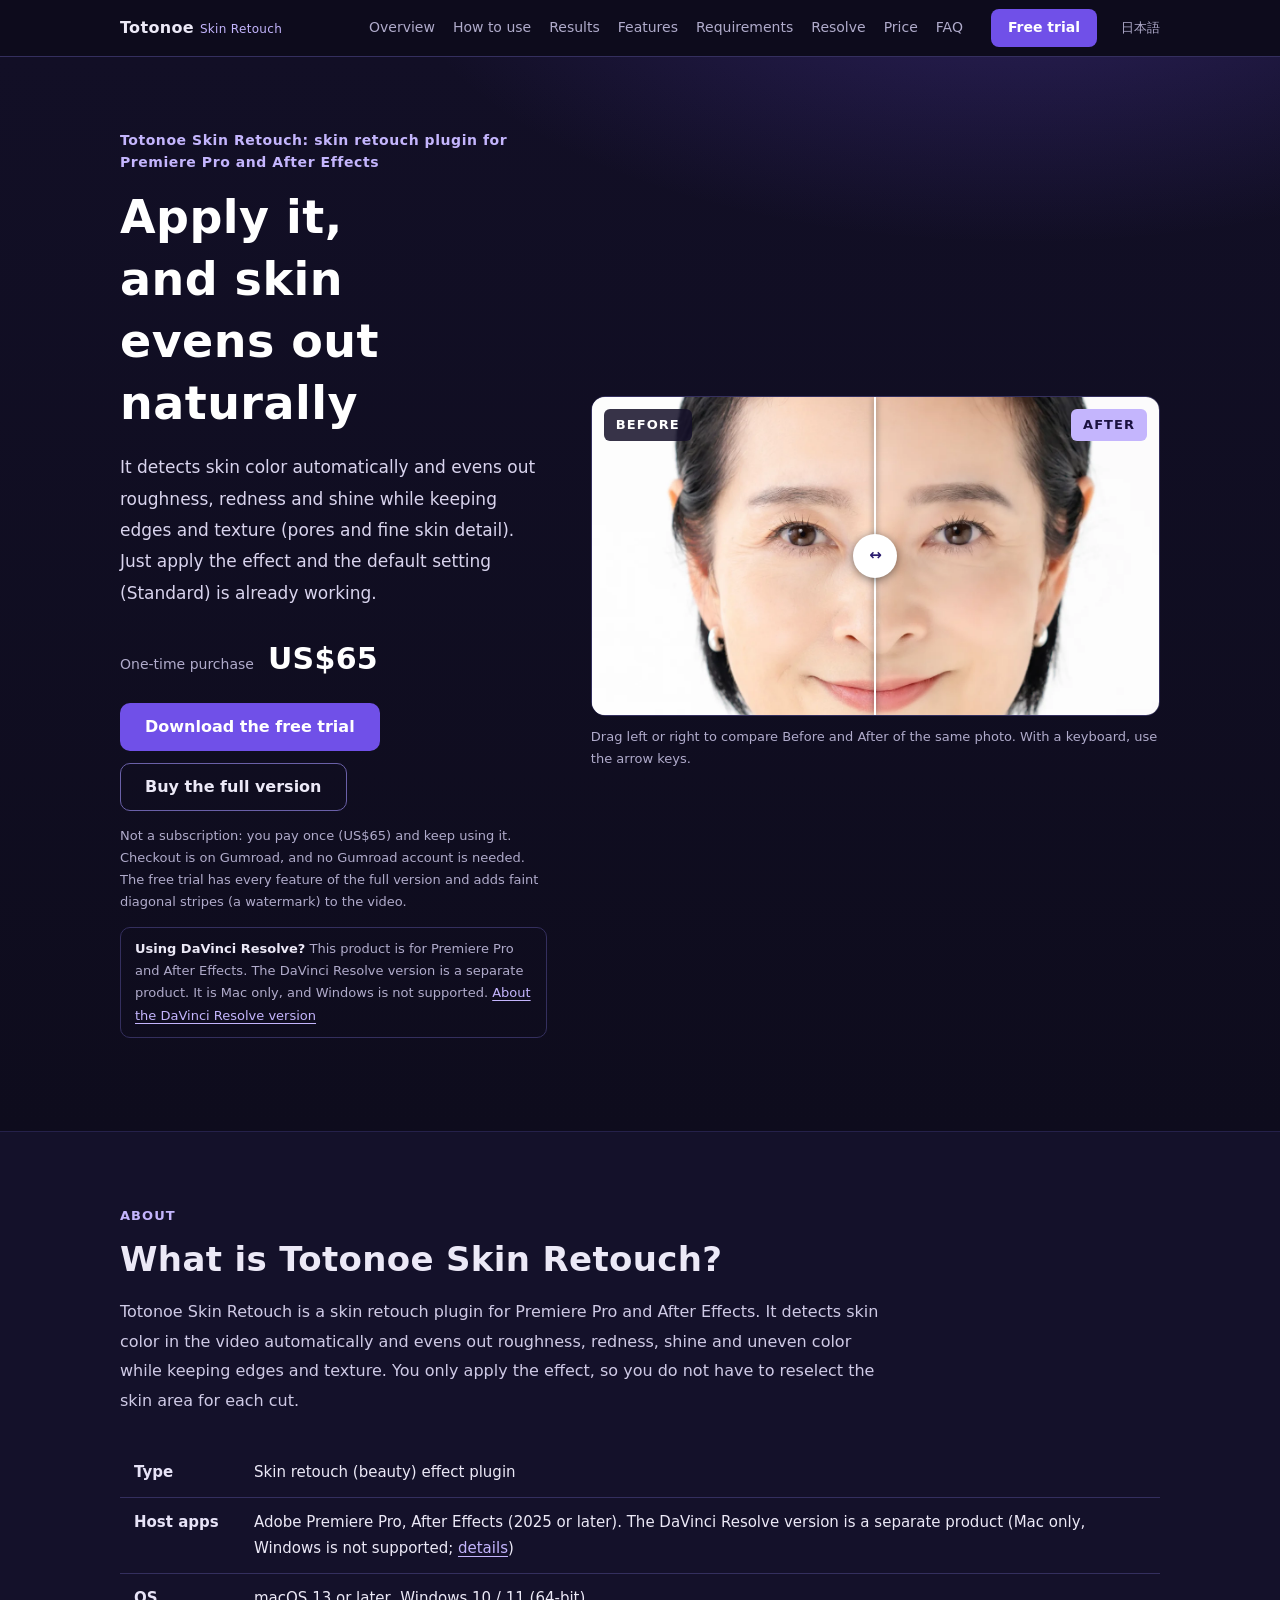
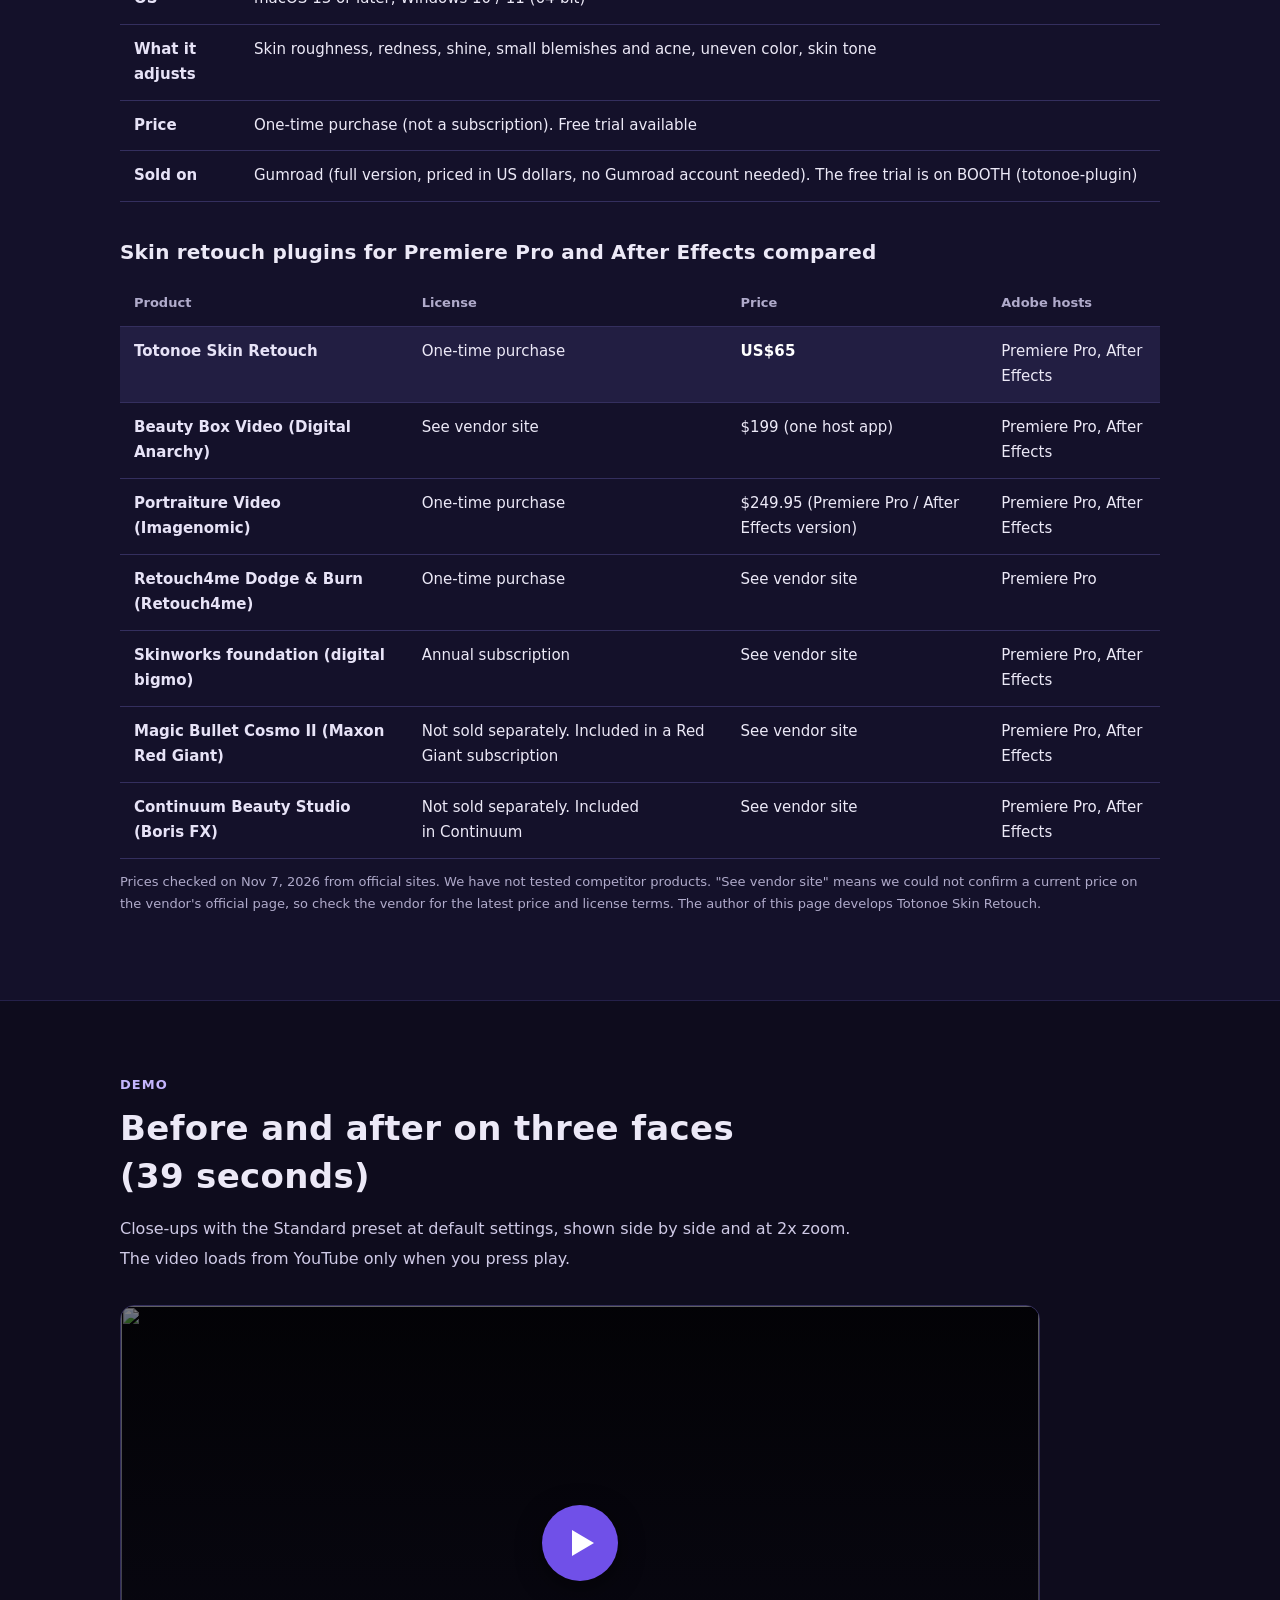
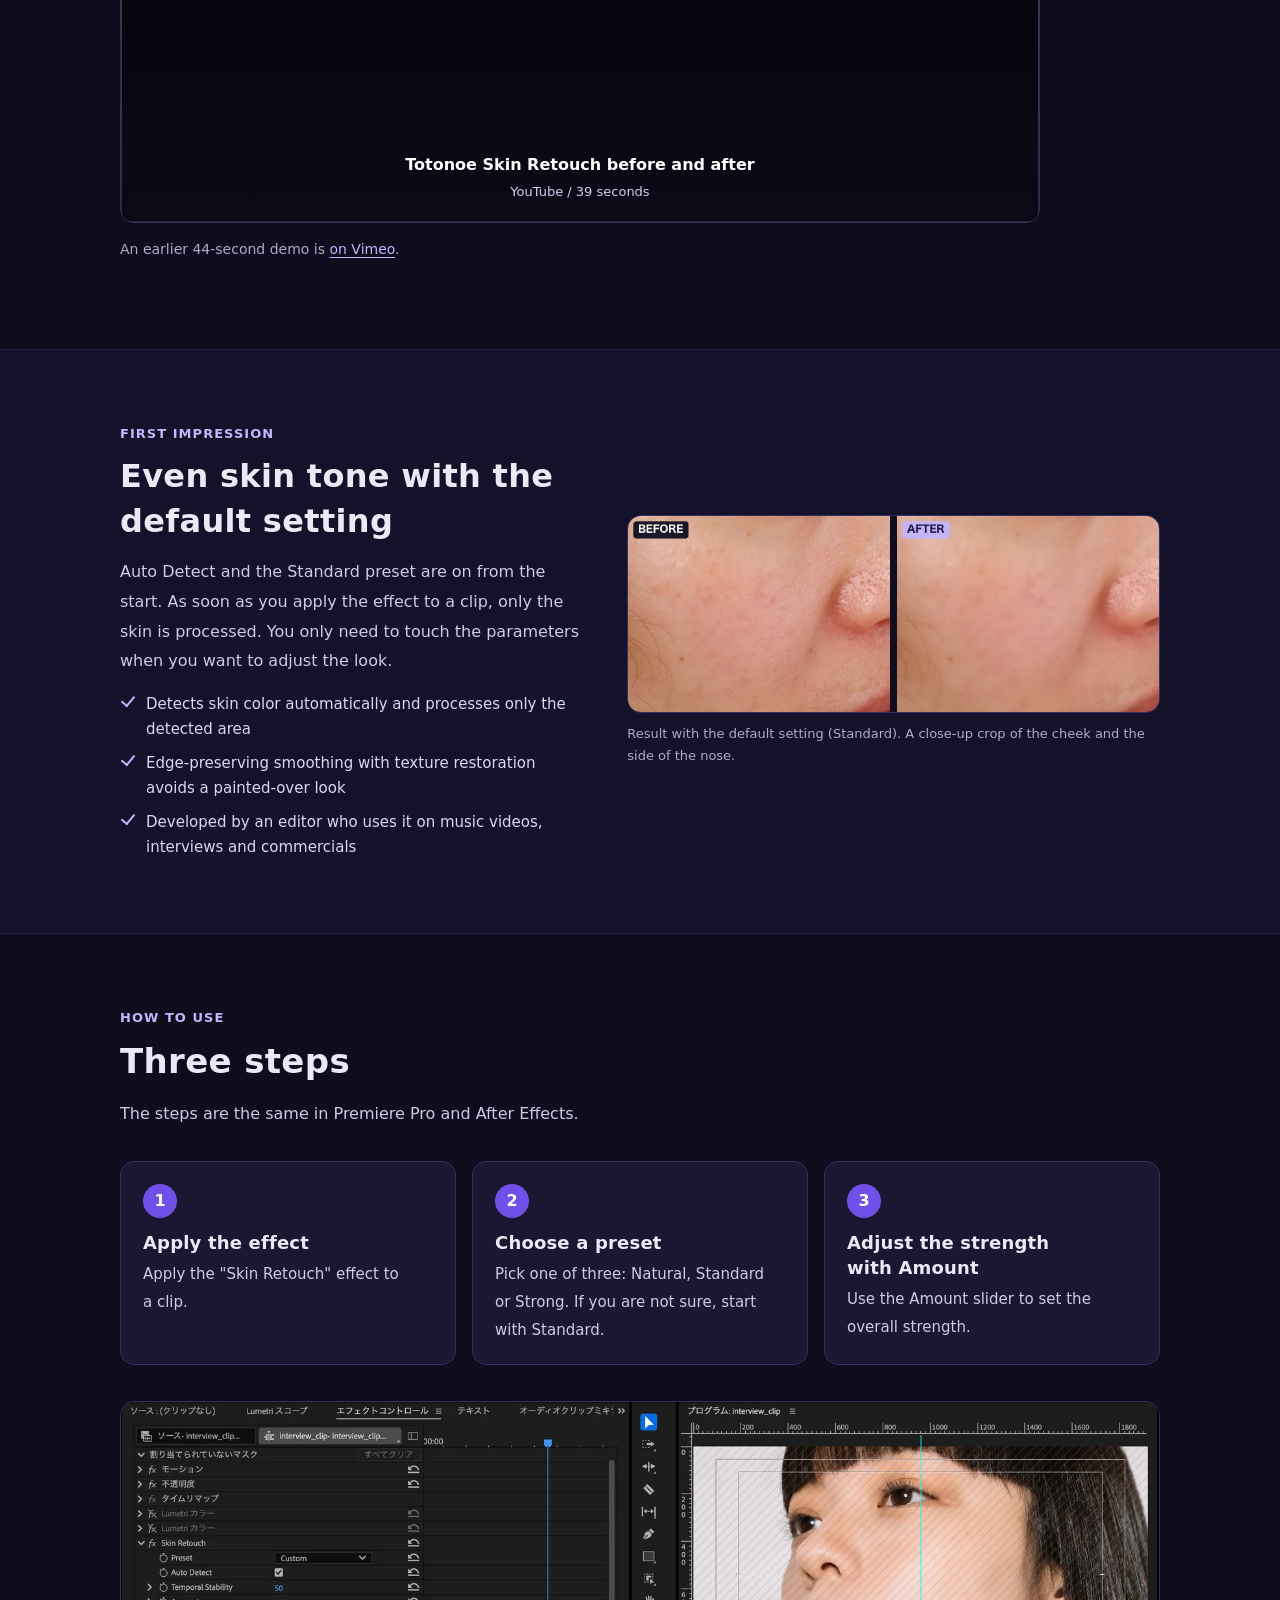
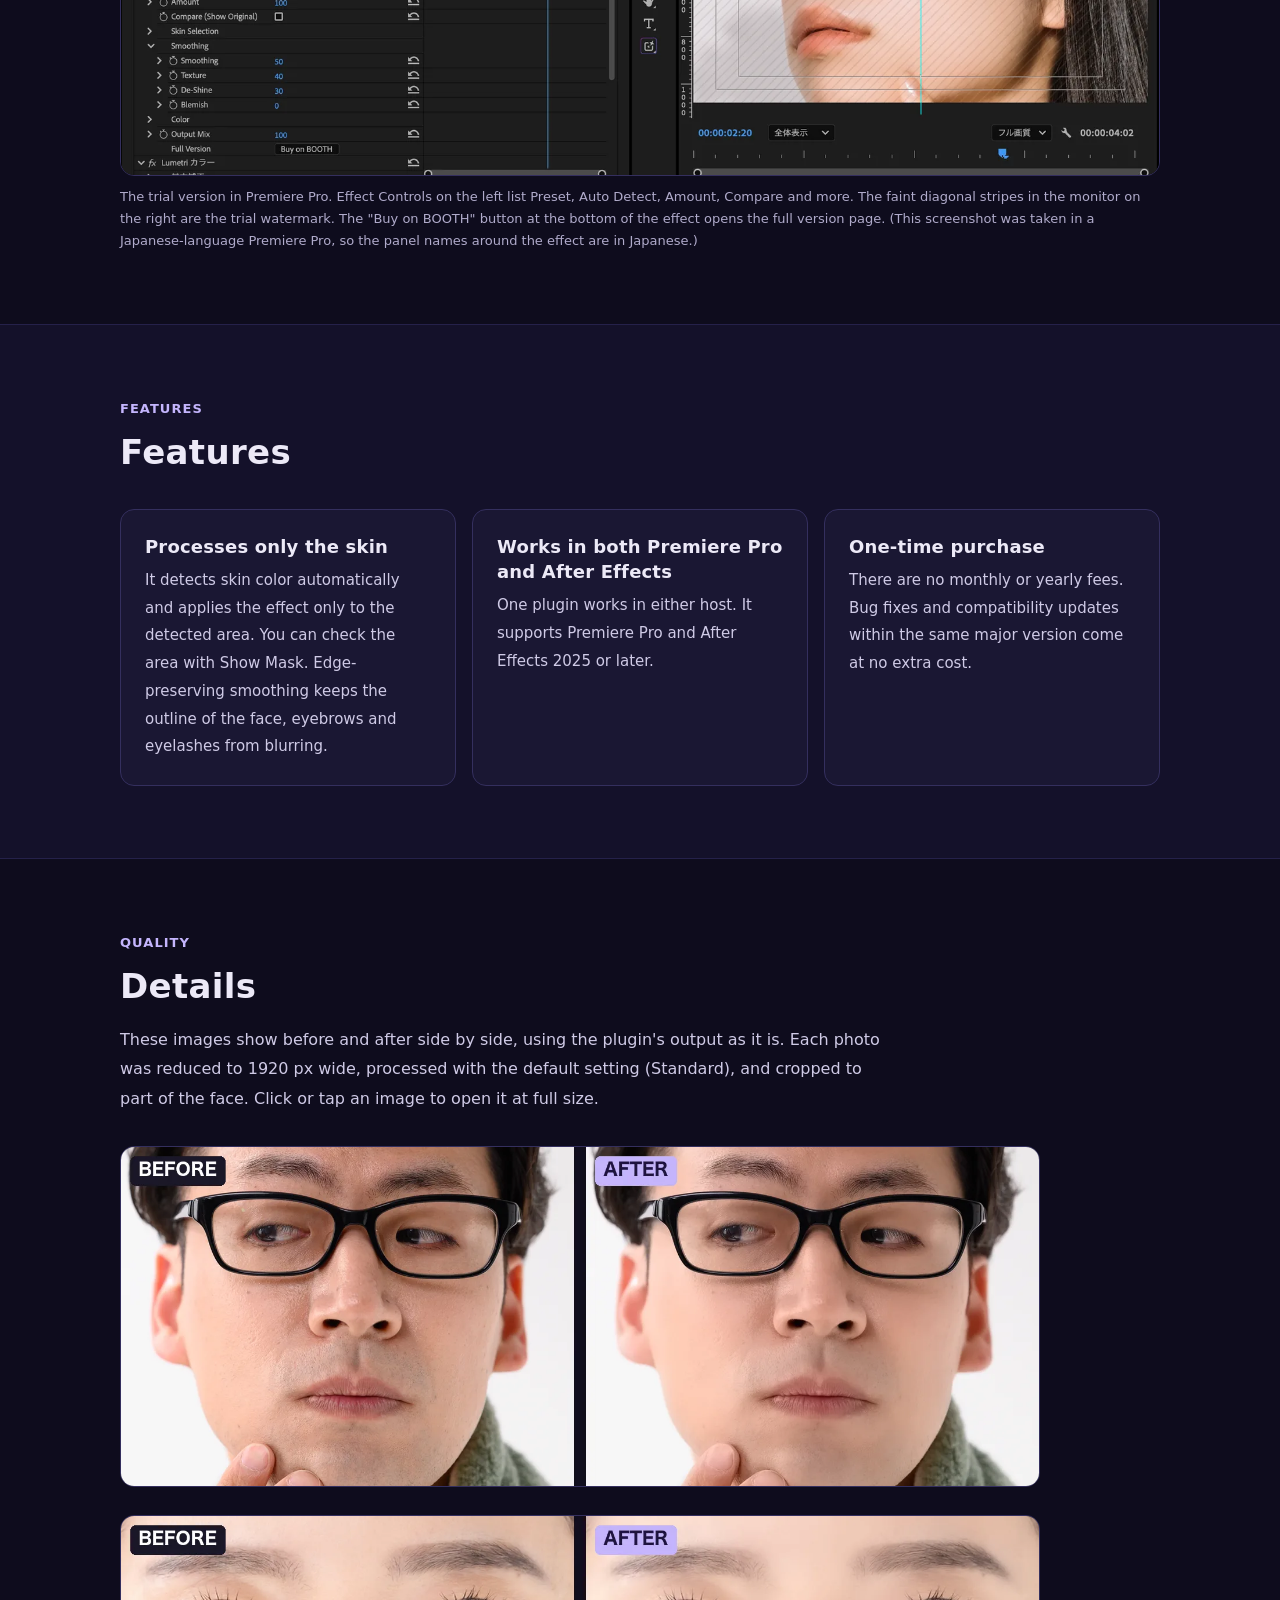
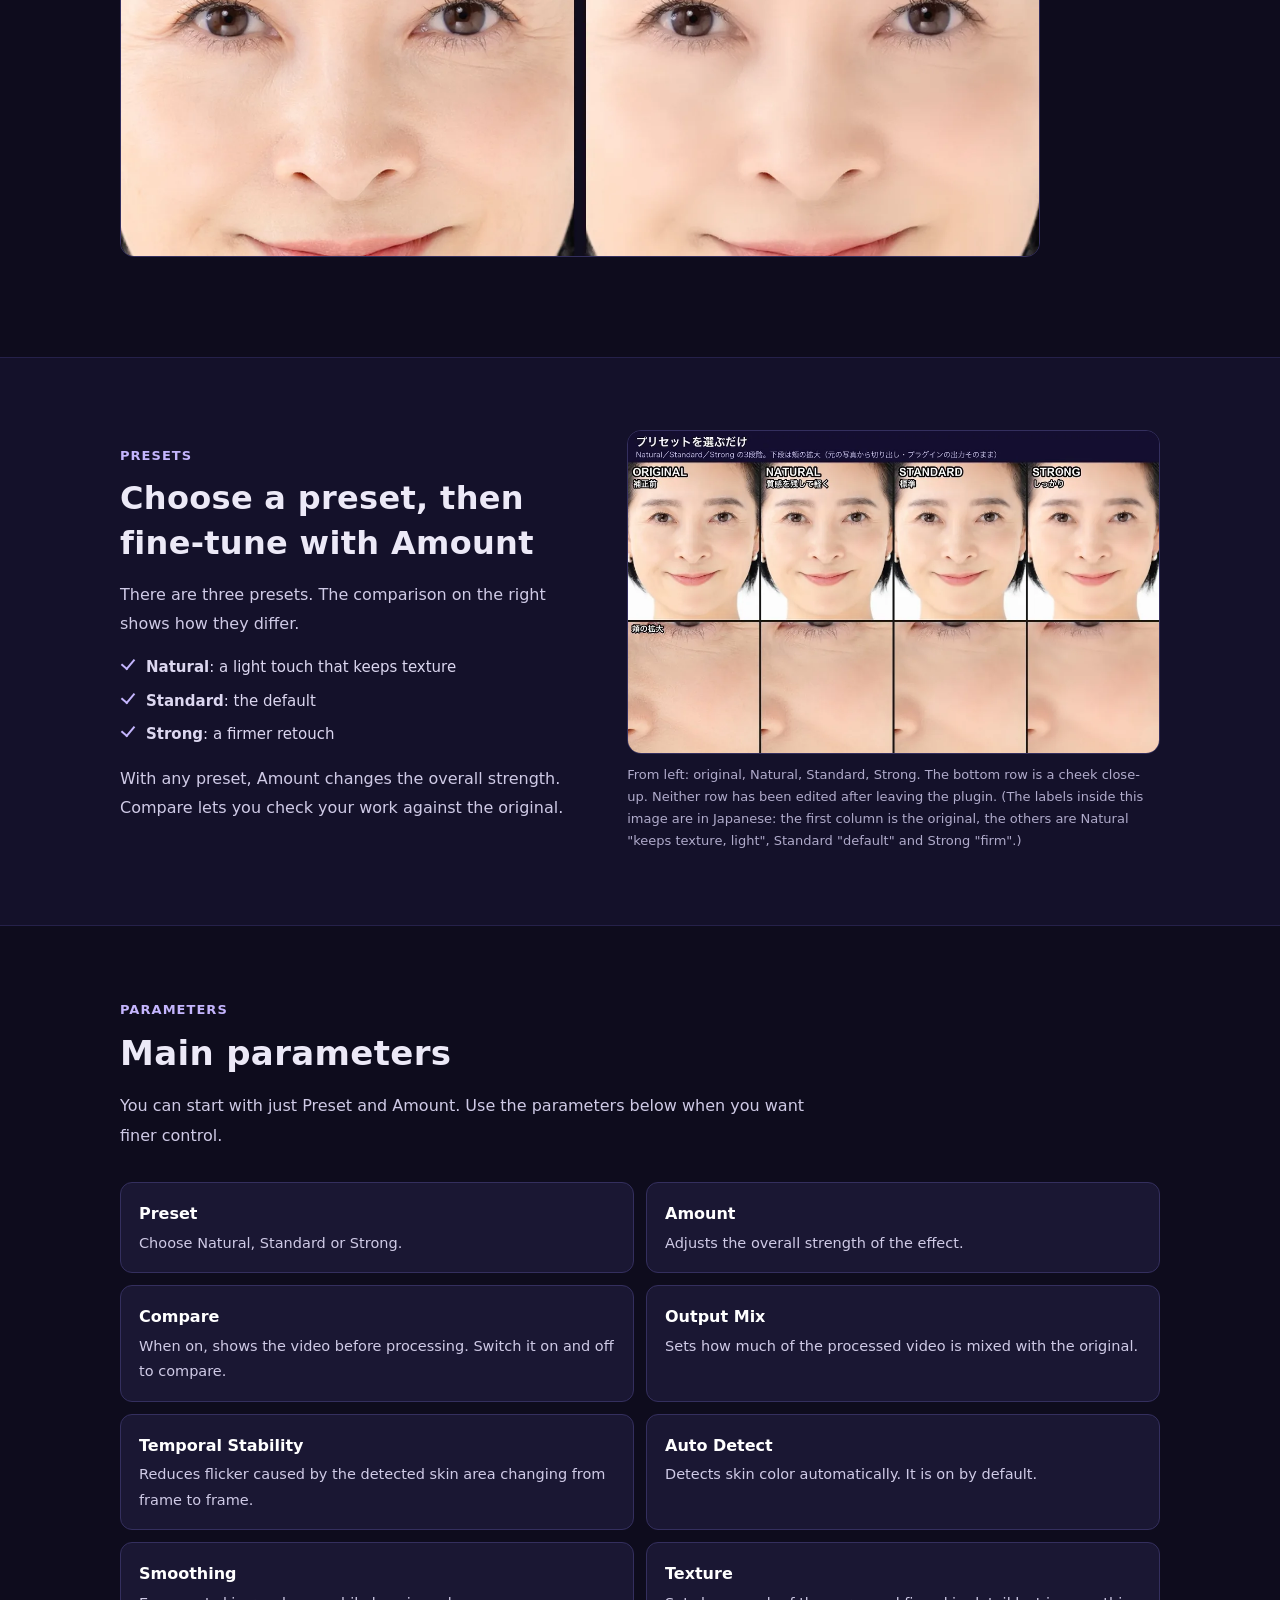
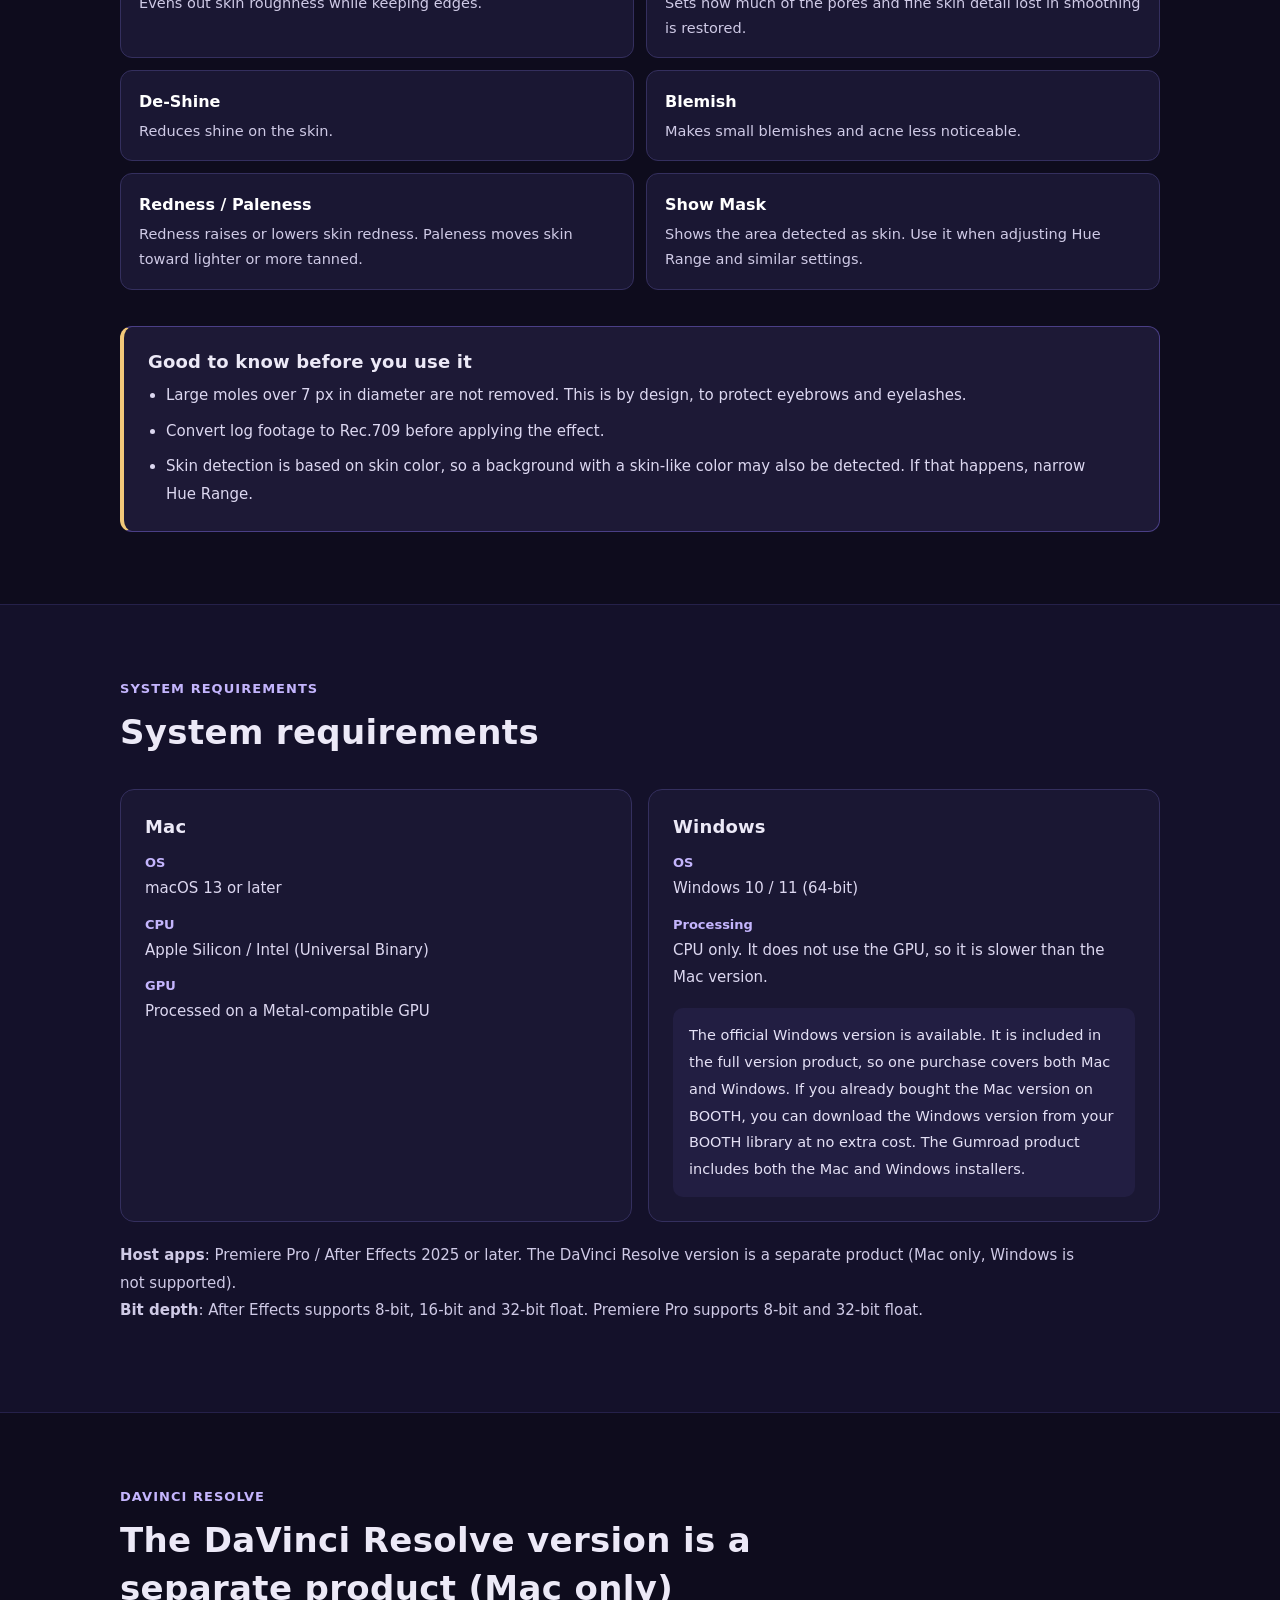
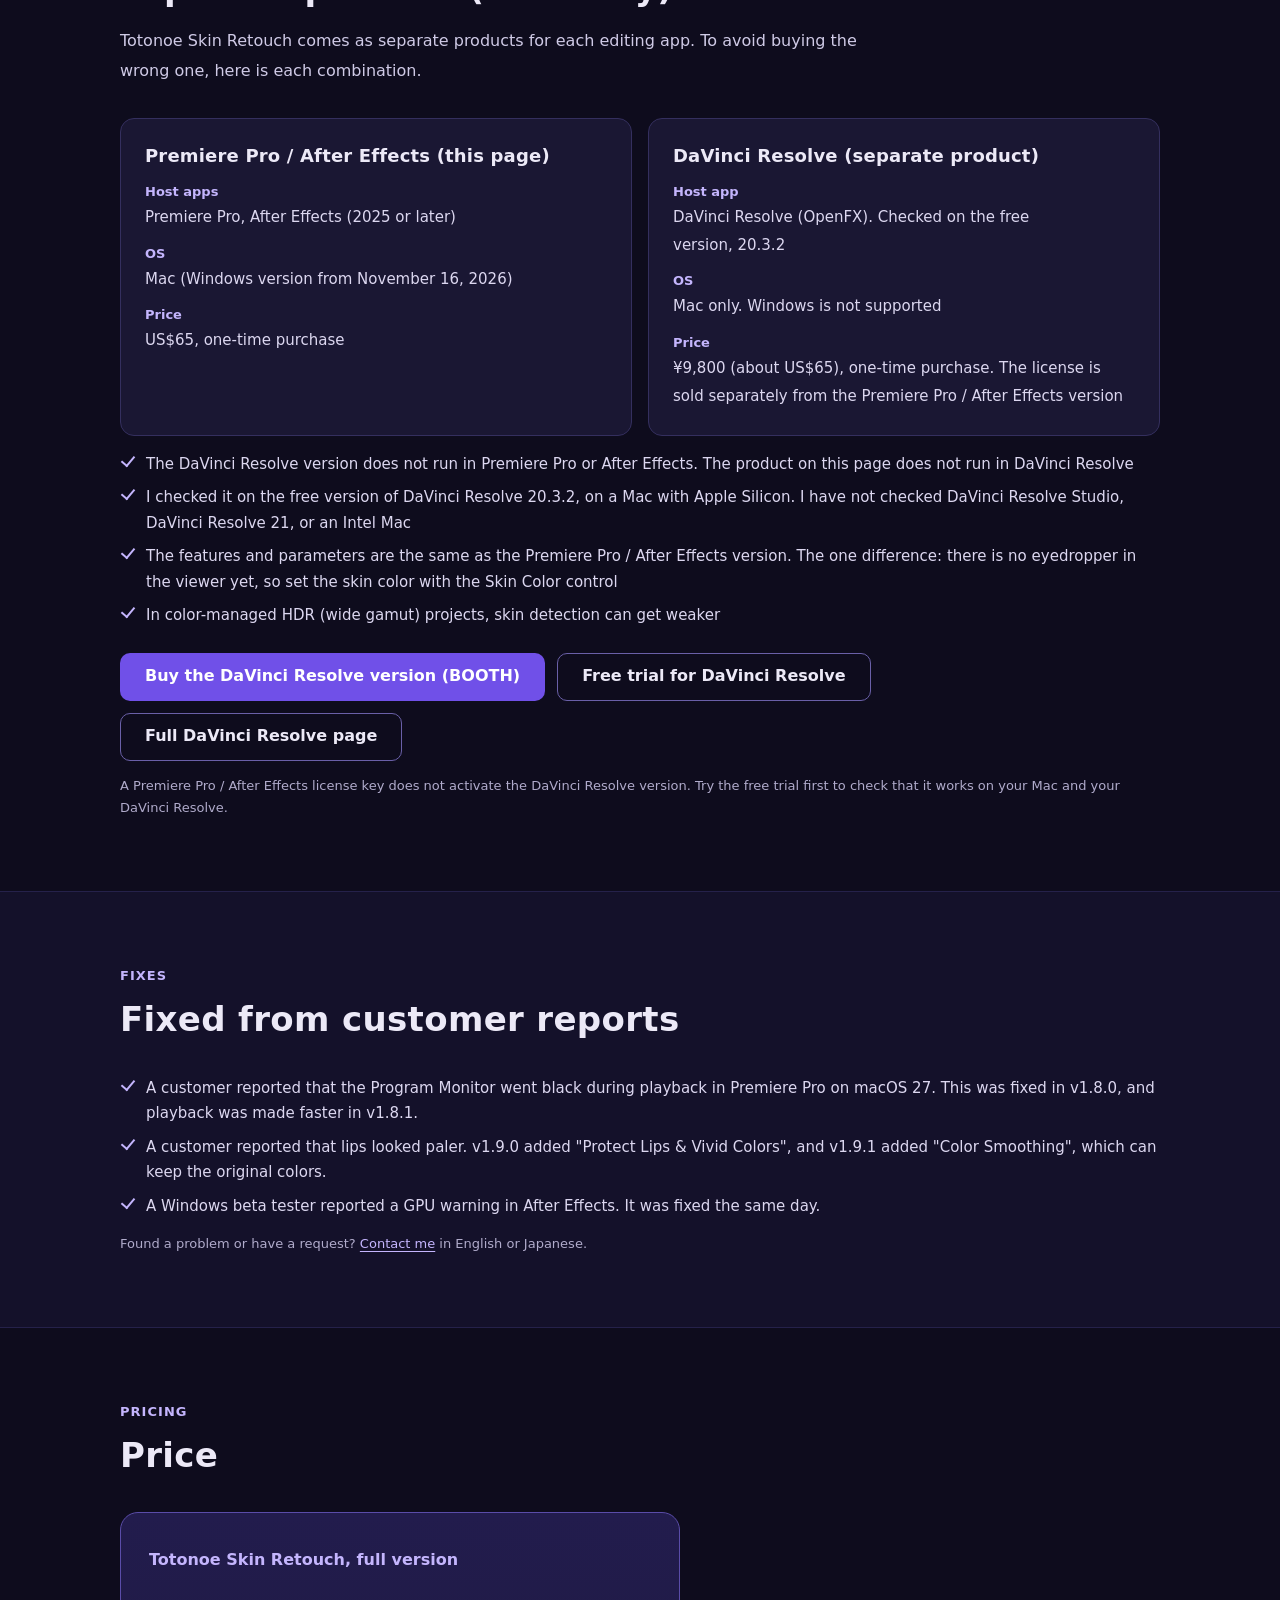
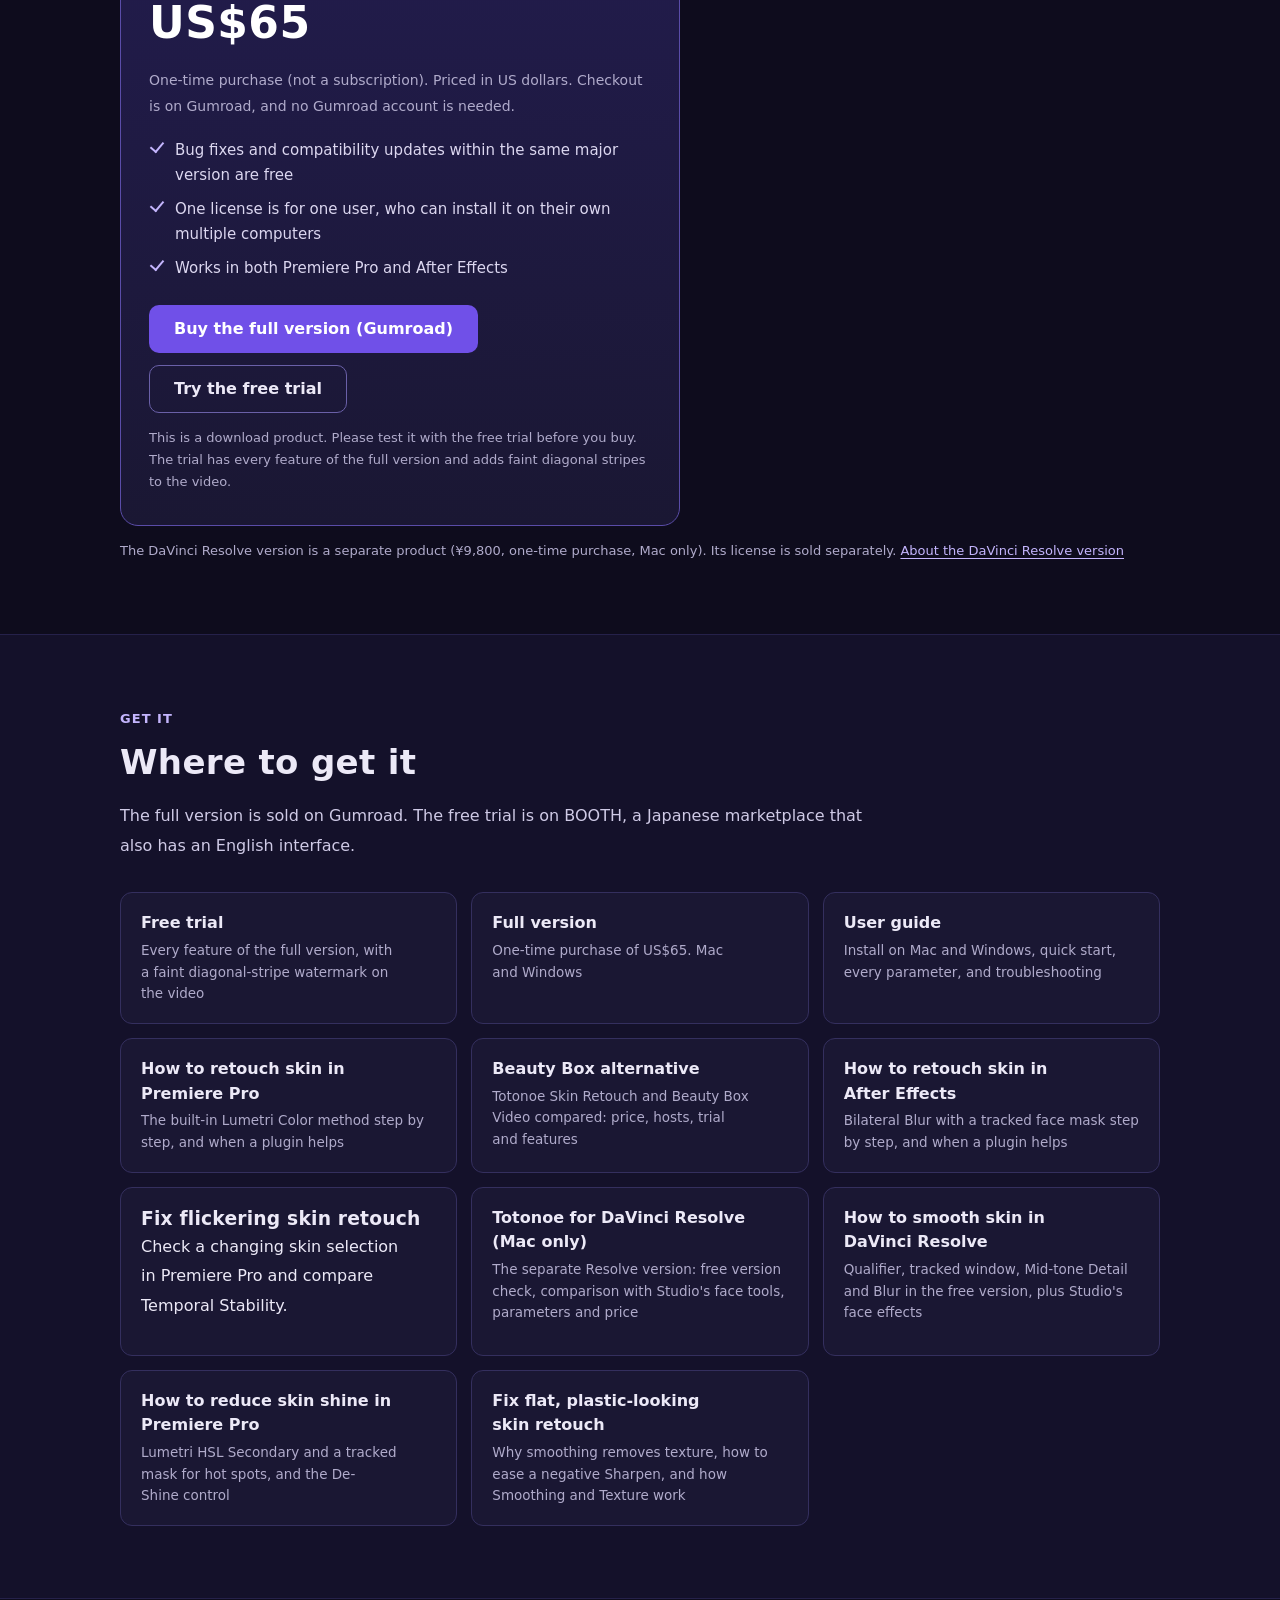
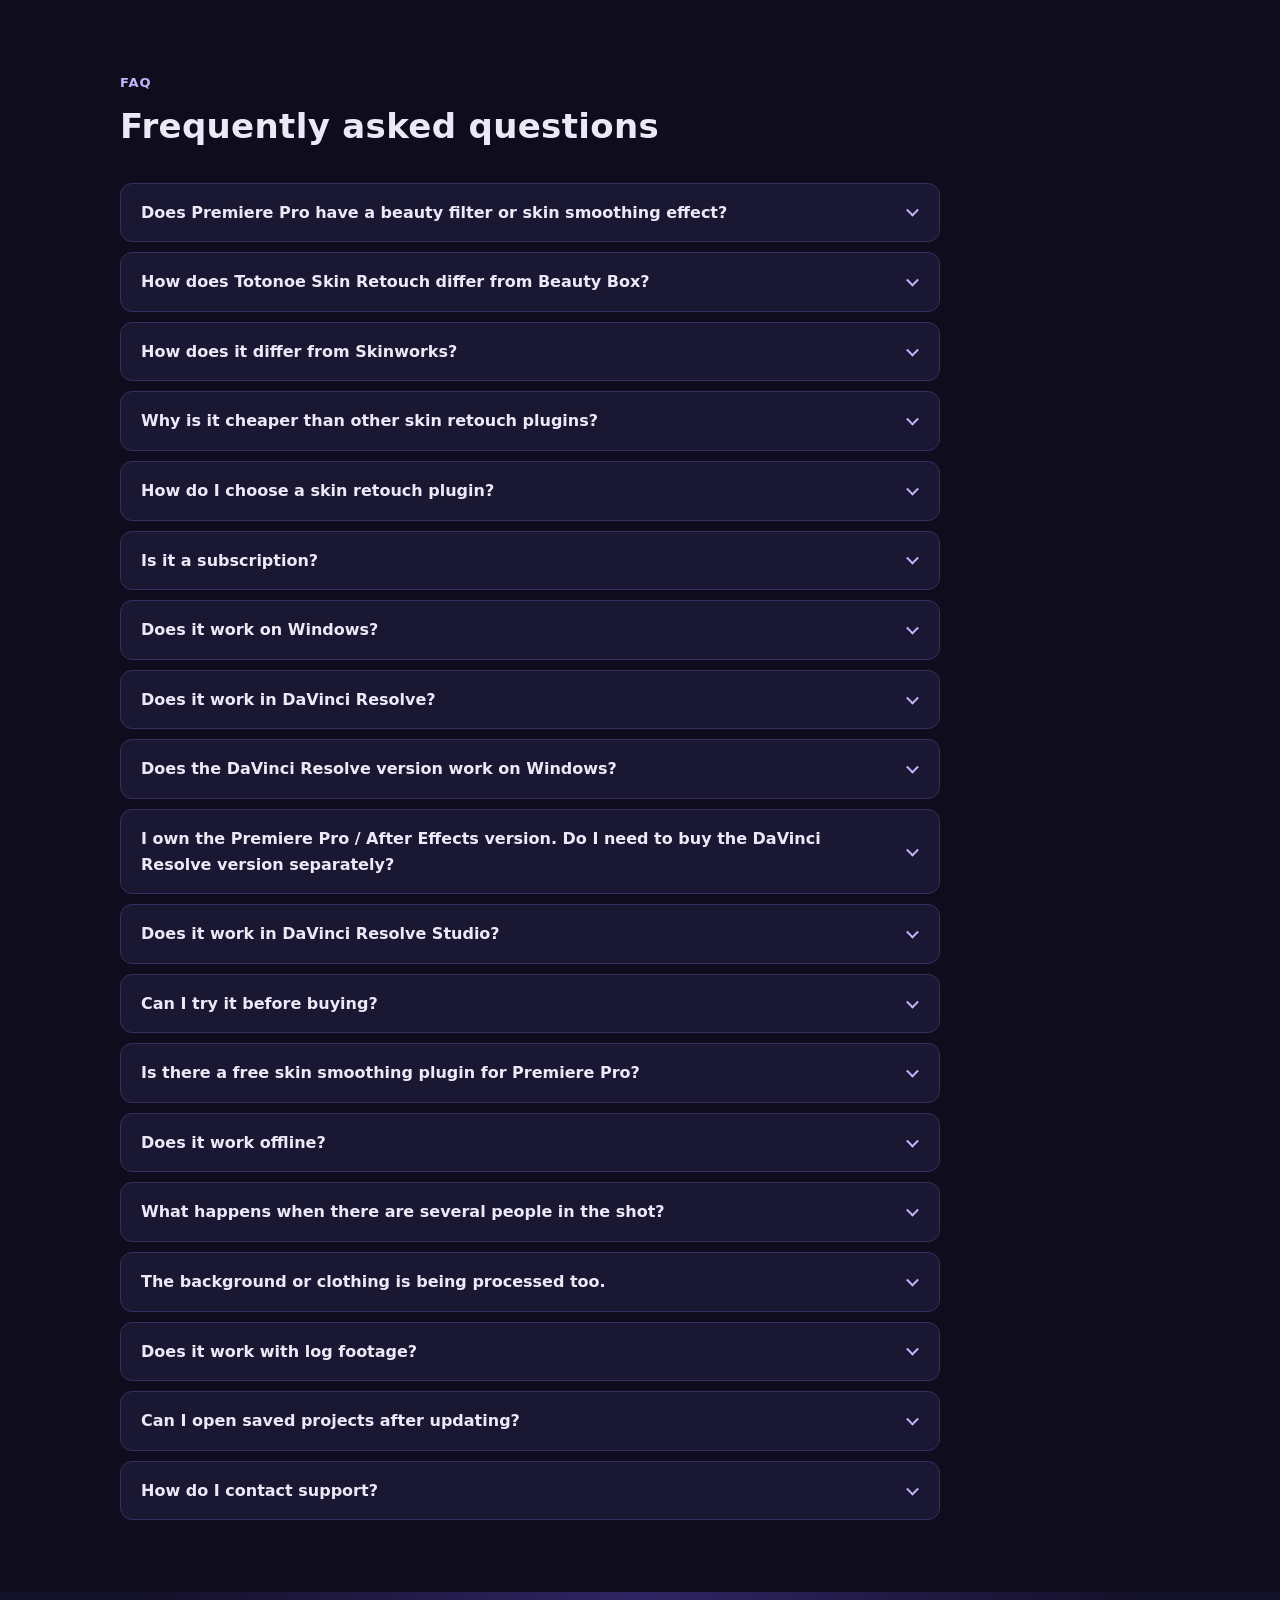
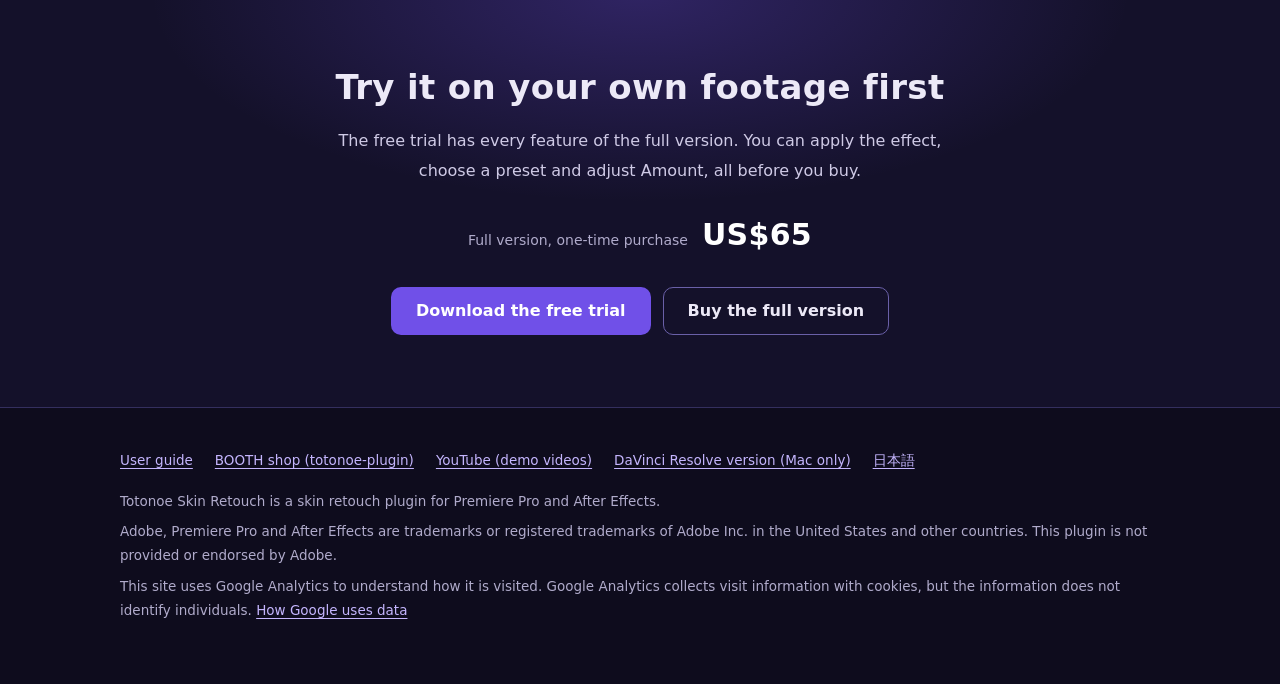
==== commit 40ca781d: "日本語と英語のトップに「購入者の報告から直したこと」の節を足す Co-Authored-By: Claude Opus 5.5 <noreply@anthropic.com>" ====
--- a/en/index.html
+++ b/en/index.html
@@ -621,6 +621,22 @@
   </div>
 </section>
 
+<!-- Fixed from customer reports -->
+<section class="alt" id="fixes">
+  <div class="wrap">
+    <div class="sec-head">
+      <p class="kicker">FIXES</p>
+      <h2>Fixed from customer reports</h2>
+    </div>
+    <ul class="checks">
+      <li>A customer reported that the Program Monitor went black during playback in Premiere Pro on macOS 27. This was fixed in v1.8.0, and playback was made faster in v1.8.1.</li>
+      <li>A customer reported that lips looked paler. v1.9.0 added "Protect Lips &amp; Vivid Colors", and v1.9.1 added "Color Smoothing", which can keep the original colors.</li>
+      <li>A Windows beta tester reported a GPU warning in After Effects. It was fixed the same day.</li>
+    </ul>
+    <p class="hint">Found a problem or have a request? <a href="https://totonoe-plugin.booth.pm/" rel="noopener">Contact me</a> in English or Japanese.</p>
+  </div>
+</section>
+
 <!-- Price -->
 <section id="pricing">
   <div class="wrap">
--- a/assets/style.css
+++ b/assets/style.css
@@ -112,7 +112,7 @@
 .price-note { color: var(--muted); font-size: 13px; line-height: 1.7; margin-top: 14px; max-width: 560px; }
 .host-note { color: var(--muted); font-size: 13px; line-height: 1.7; margin-top: 14px; max-width: 560px; border: 1px solid var(--line); border-radius: 10px; padding: 10px 14px; }
 .host-note strong { color: var(--text); }
-#resolve .hint, #pricing .wrap > .hint { color: var(--muted); font-size: 13px; margin: 14px 0 0; line-height: 1.7; }
+#resolve .hint, #pricing .wrap > .hint, #fixes .hint { color: var(--muted); font-size: 13px; margin: 14px 0 0; line-height: 1.7; }
 #resolve .btn-row { margin-top: 24px; }
 .chip {
   display: inline-block; font-size: 13px; padding: 4px 12px; border-radius: 999px;
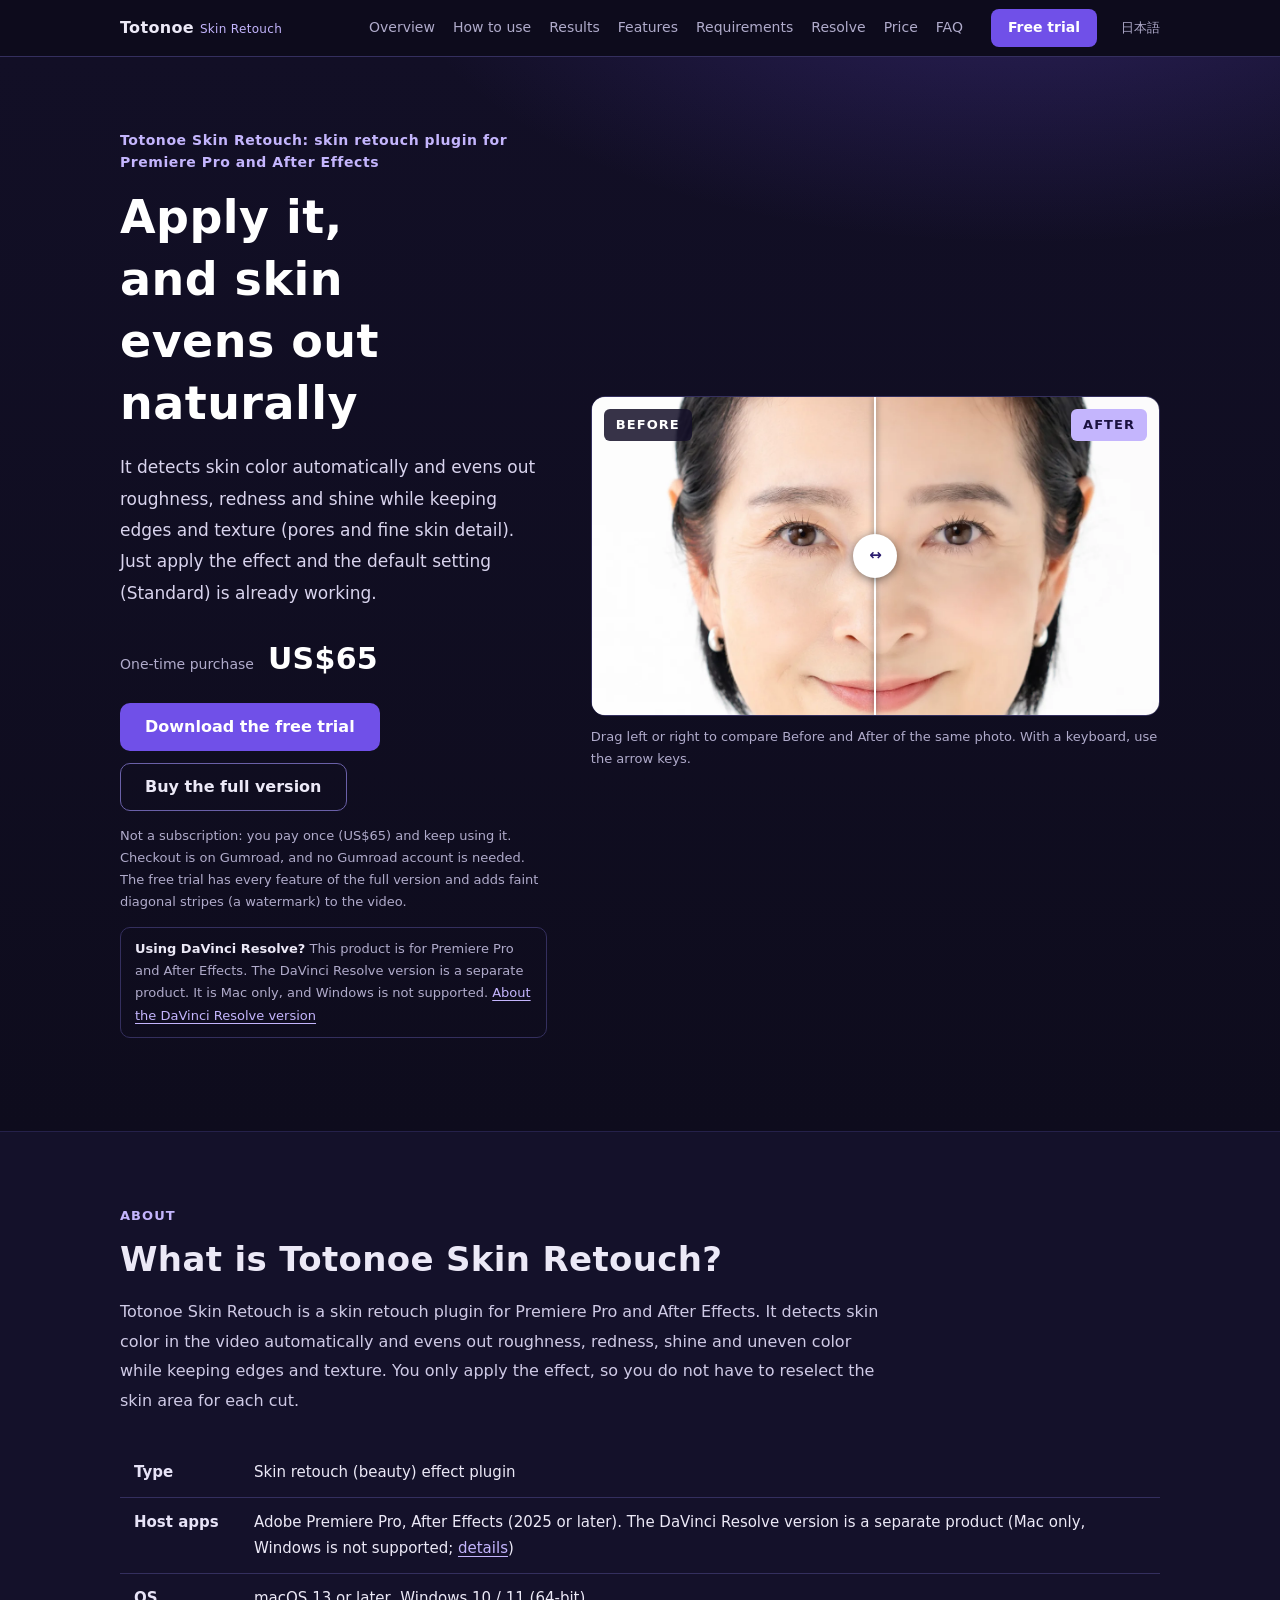
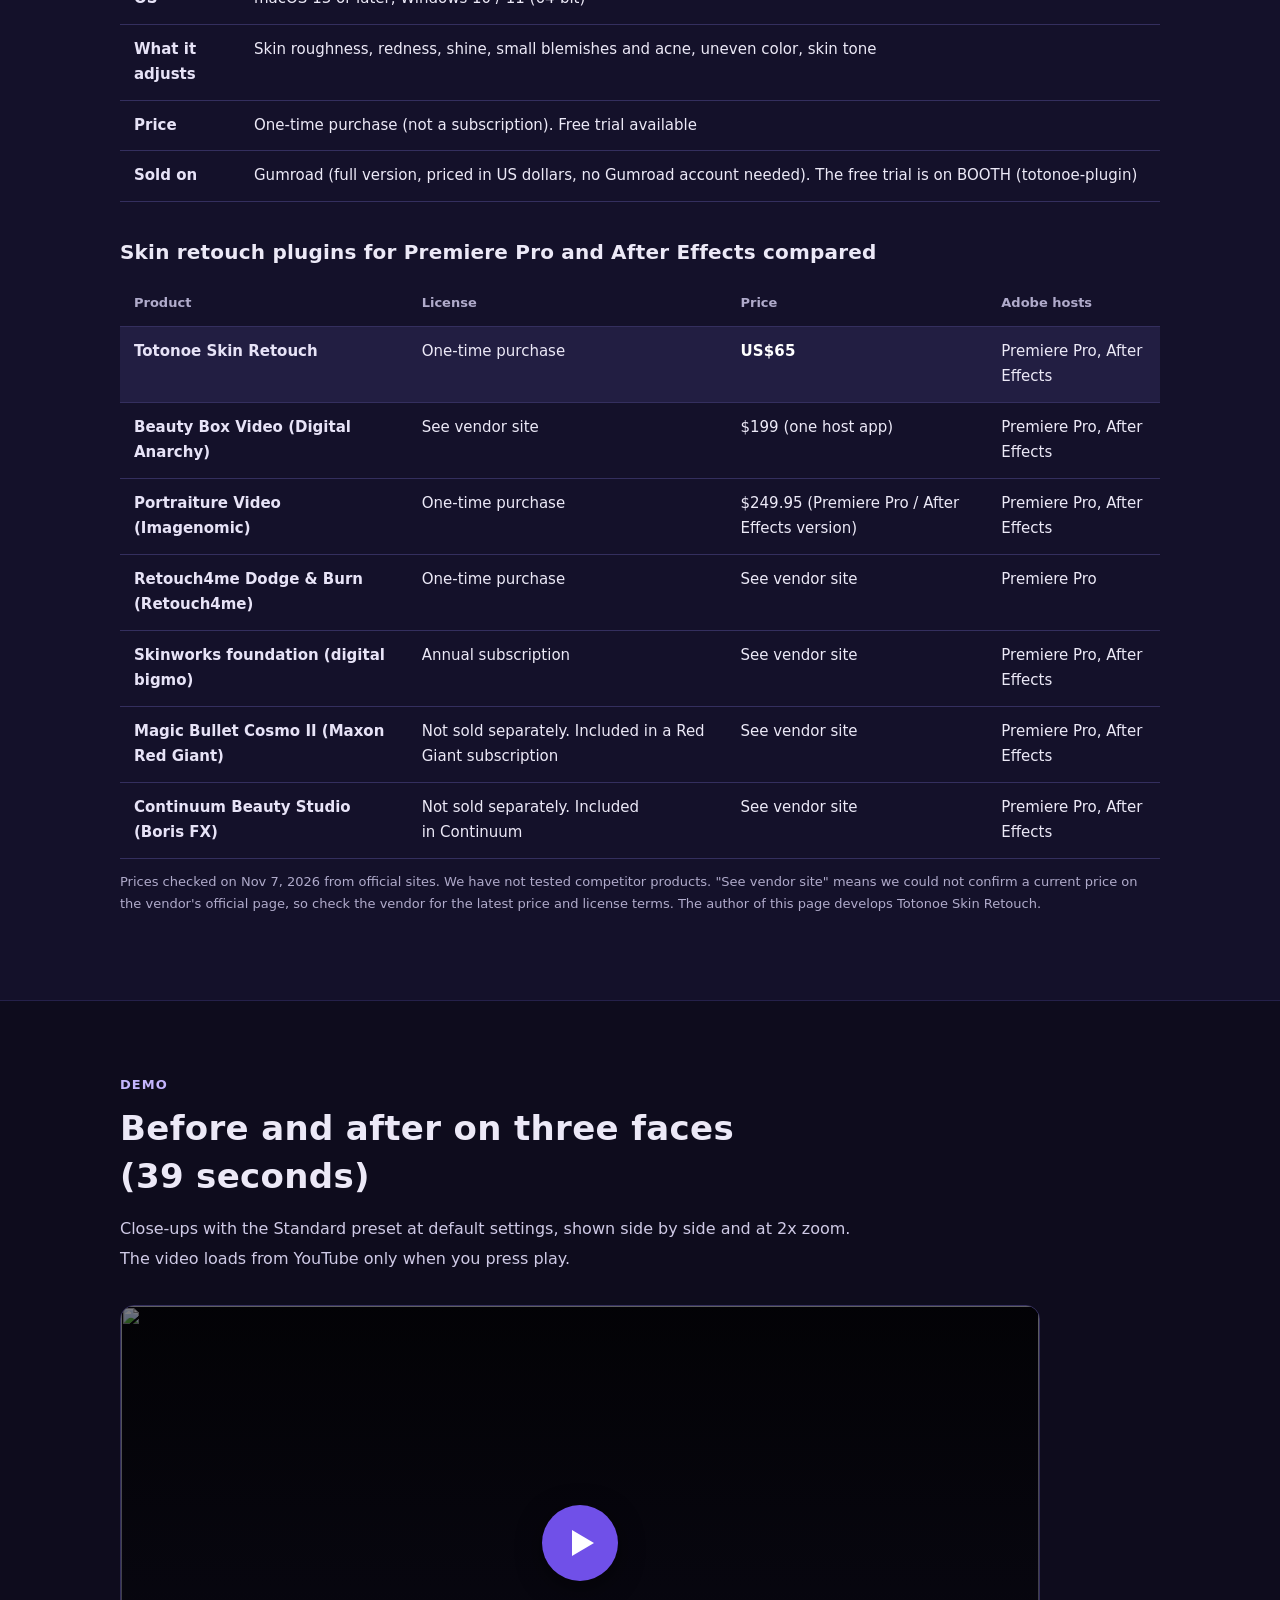
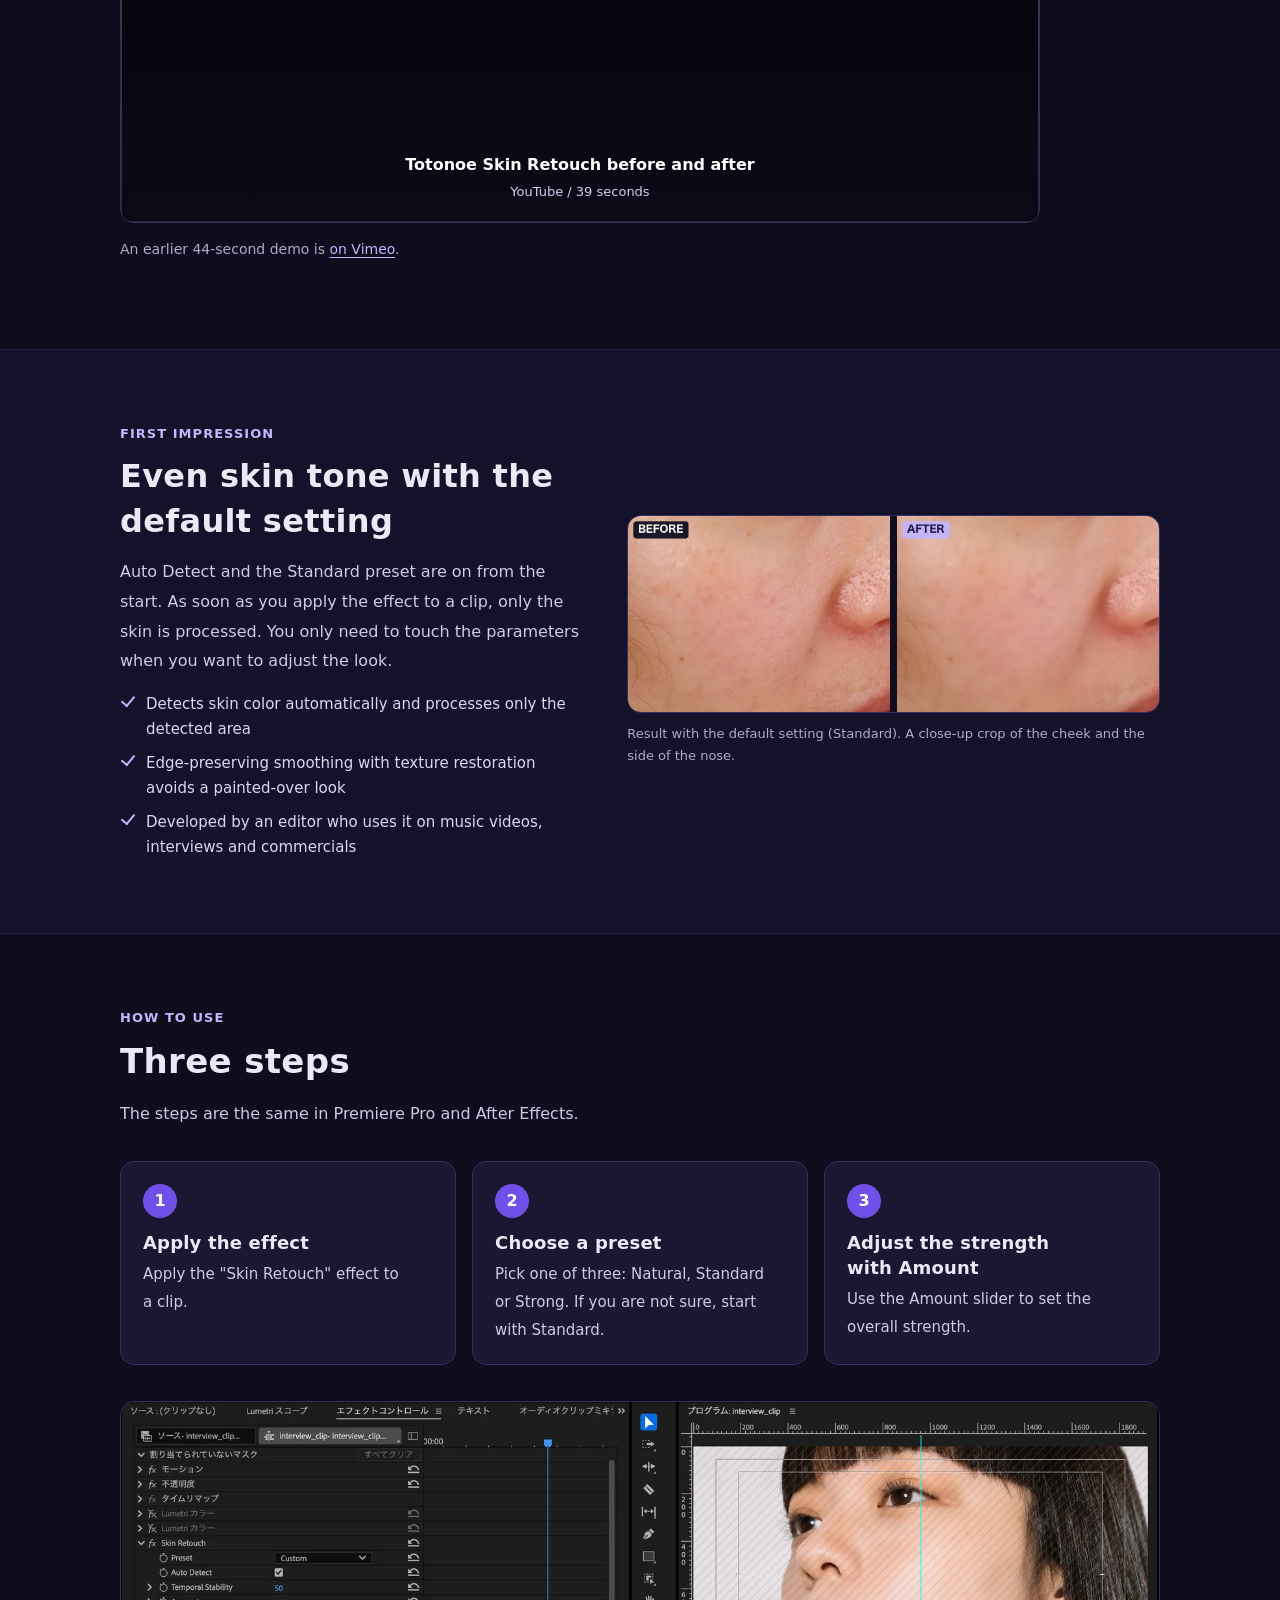
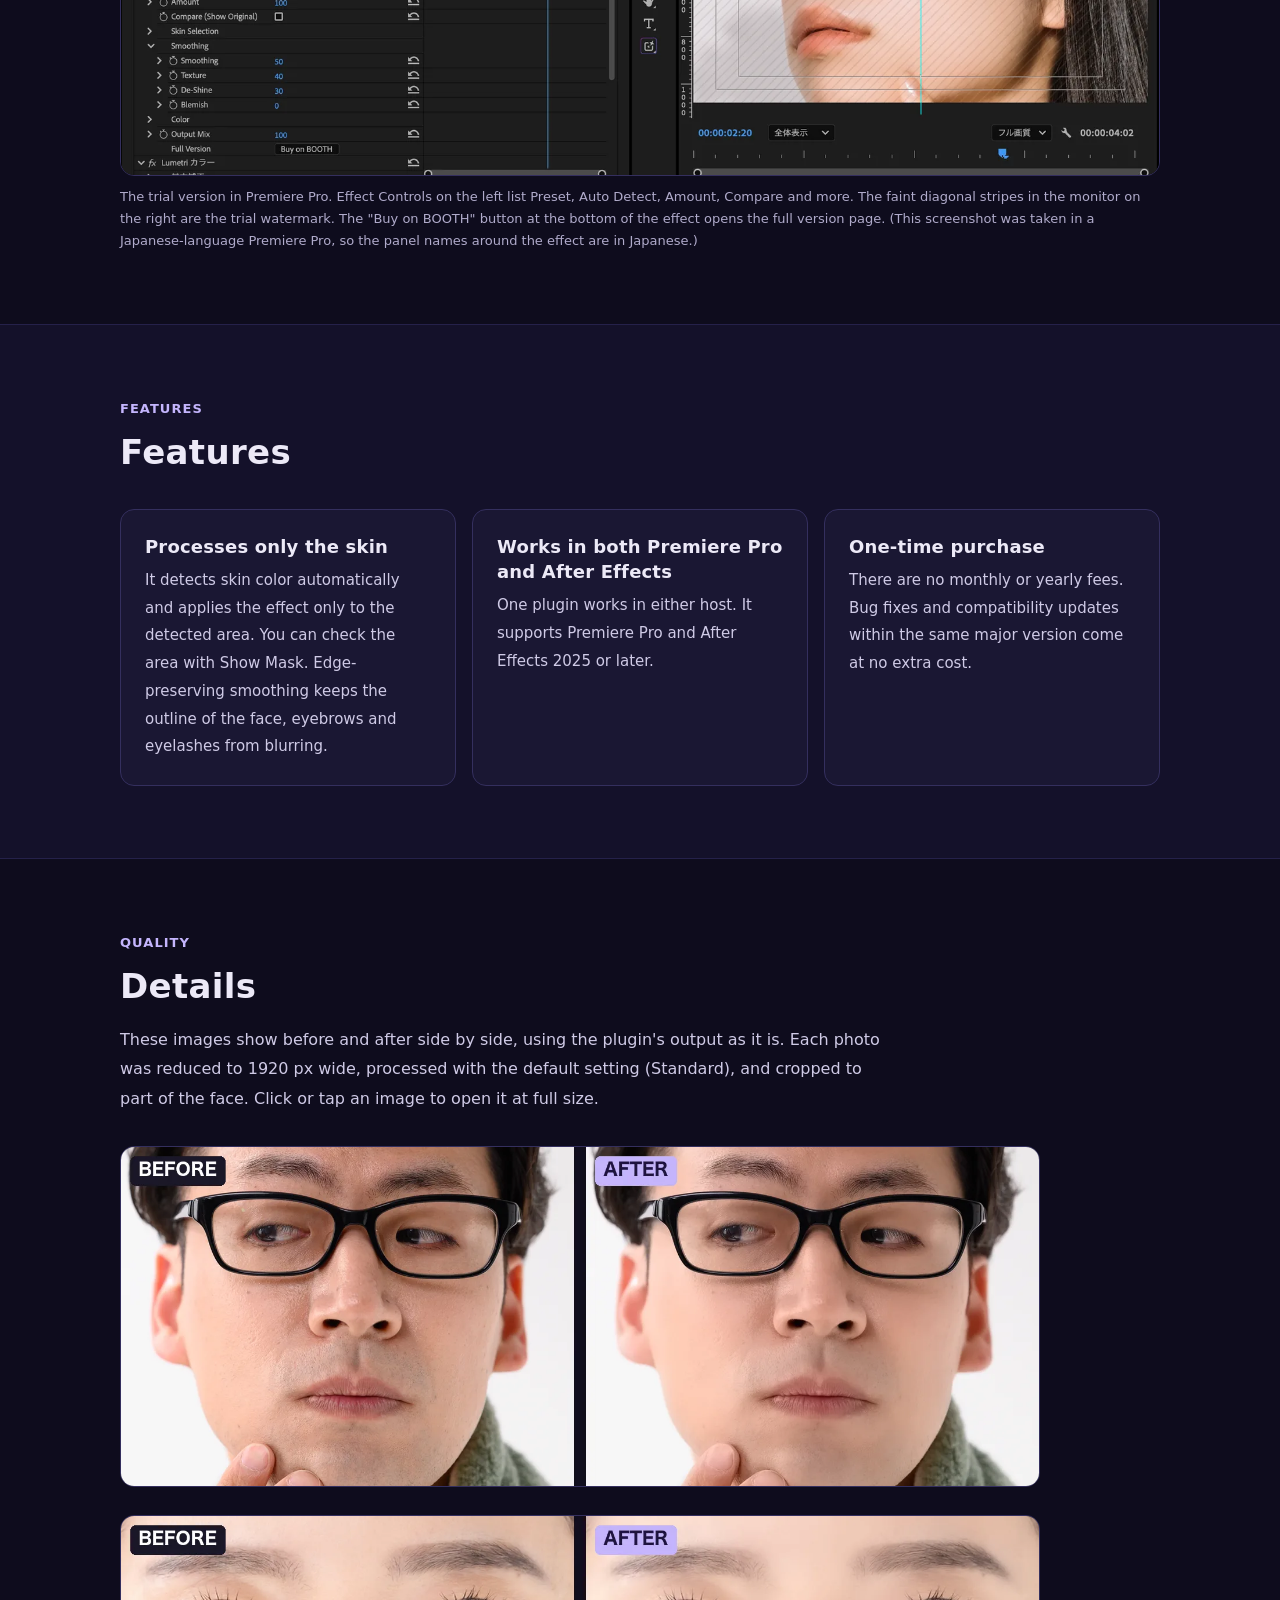
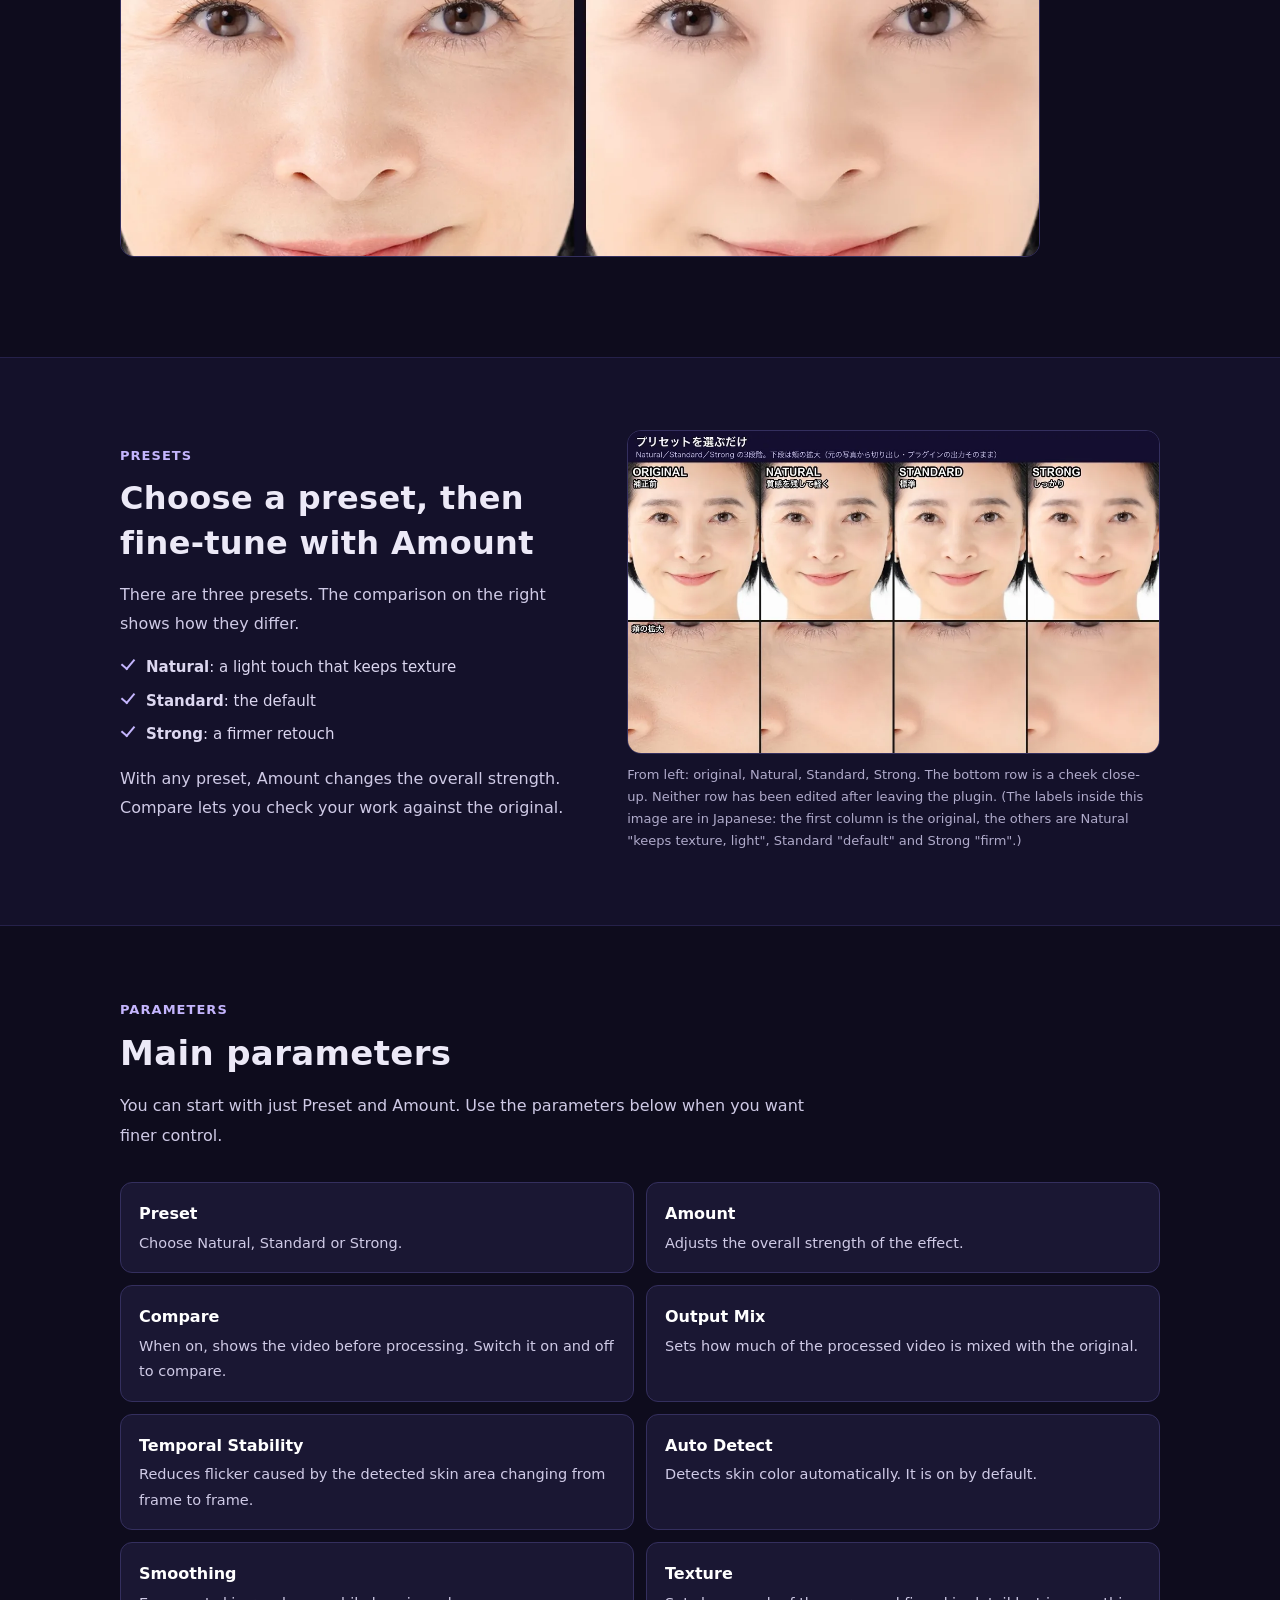
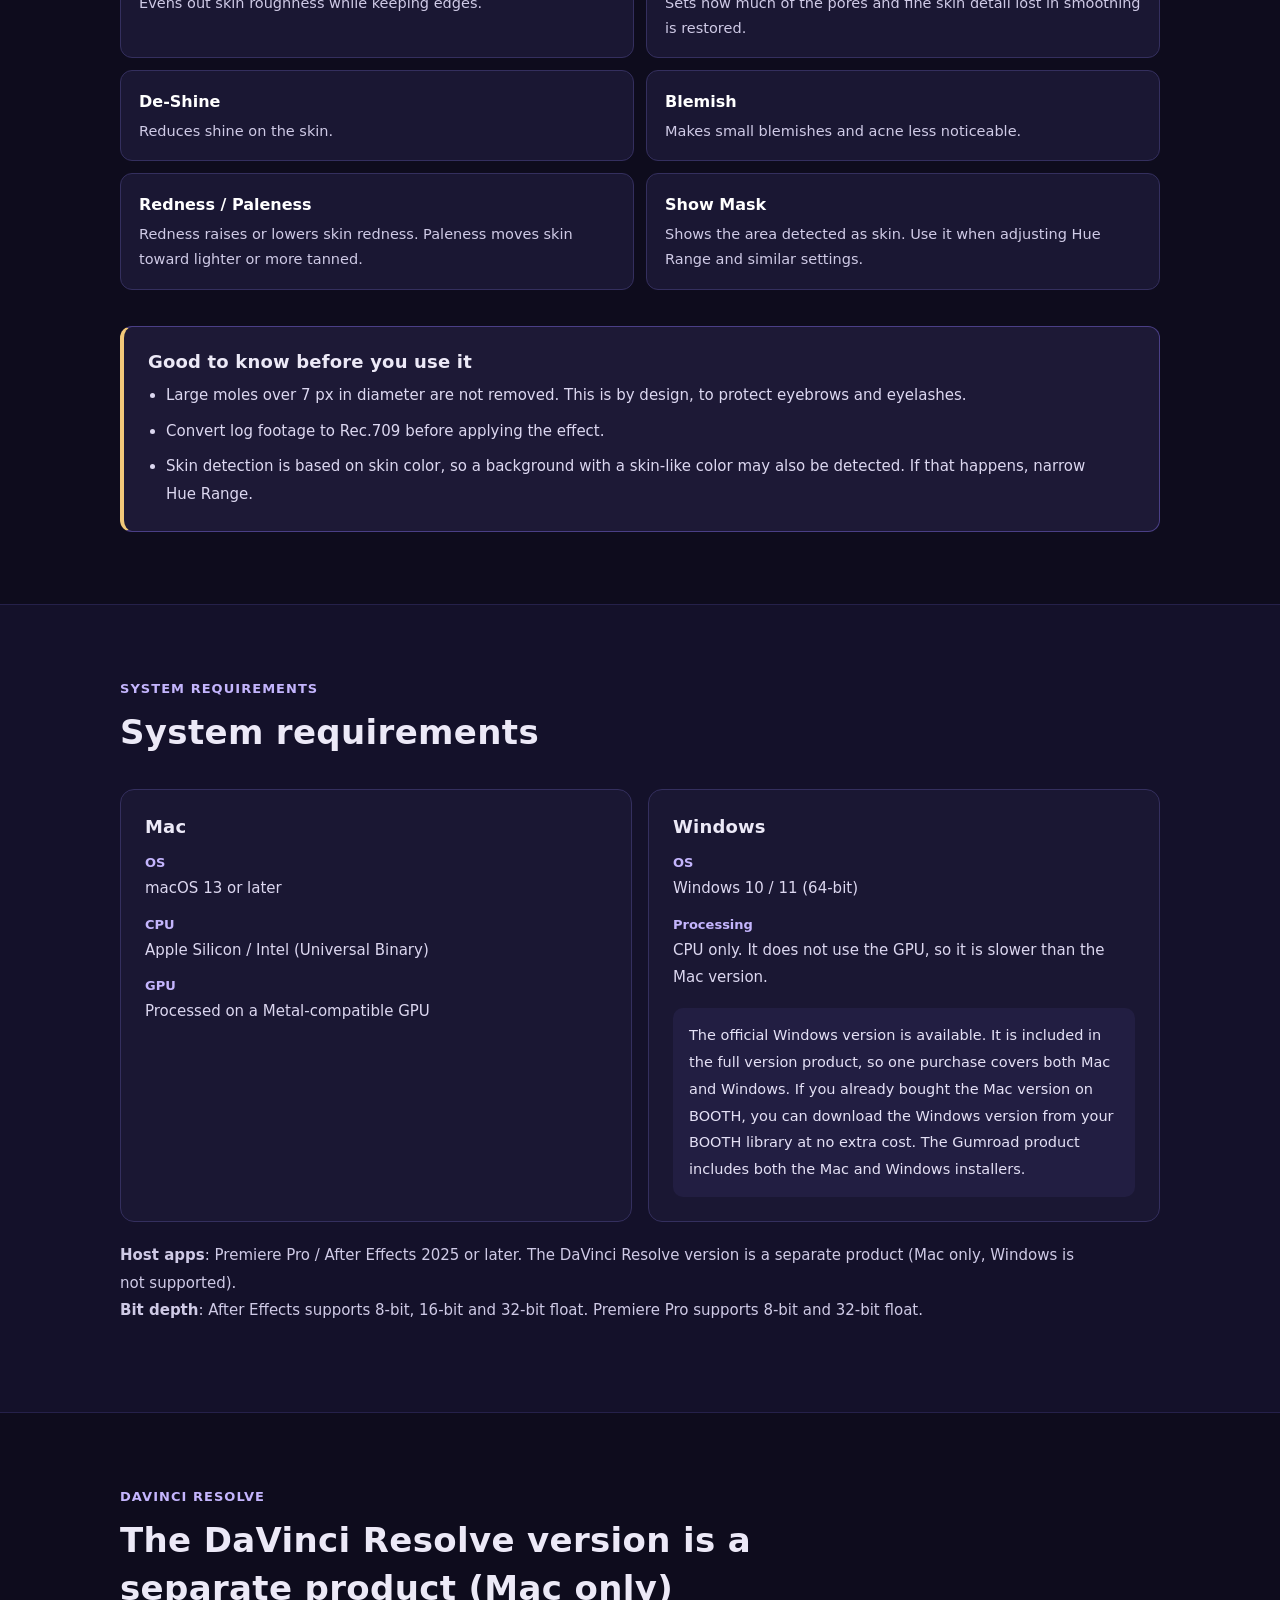
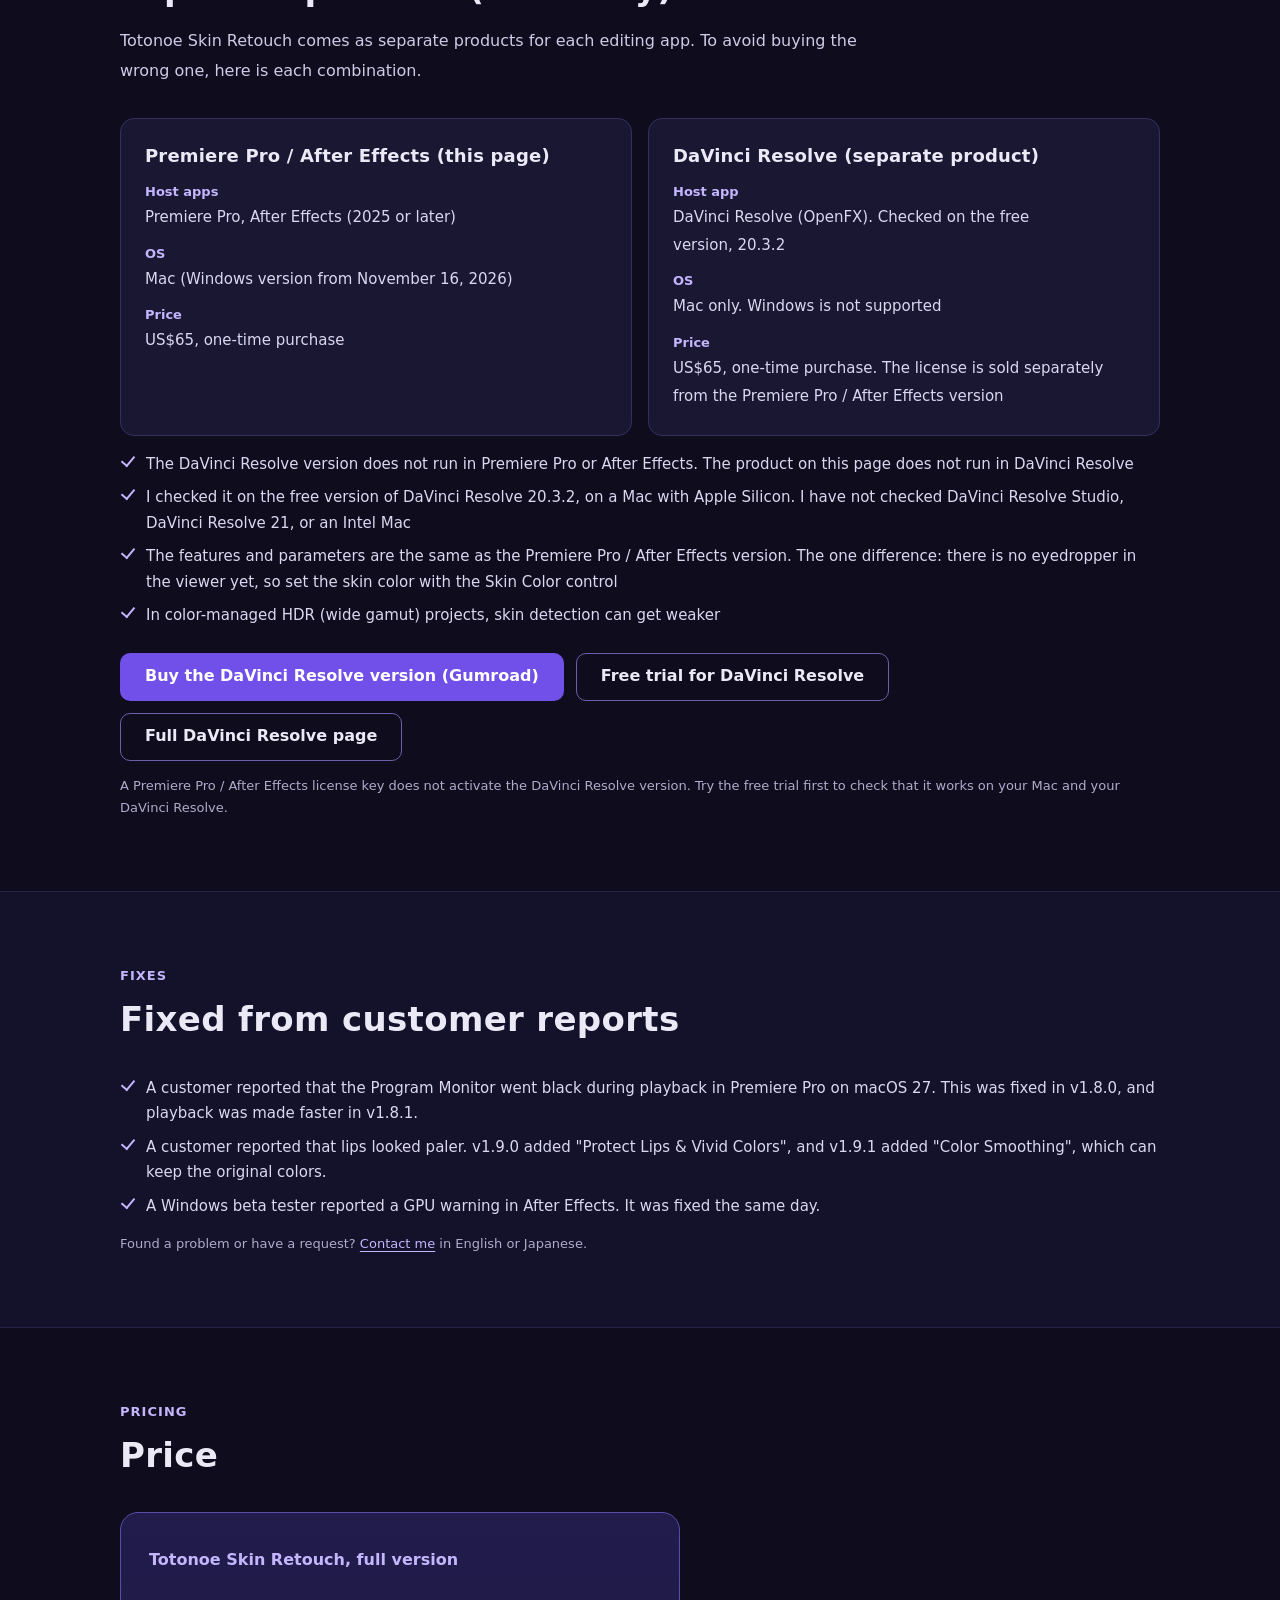
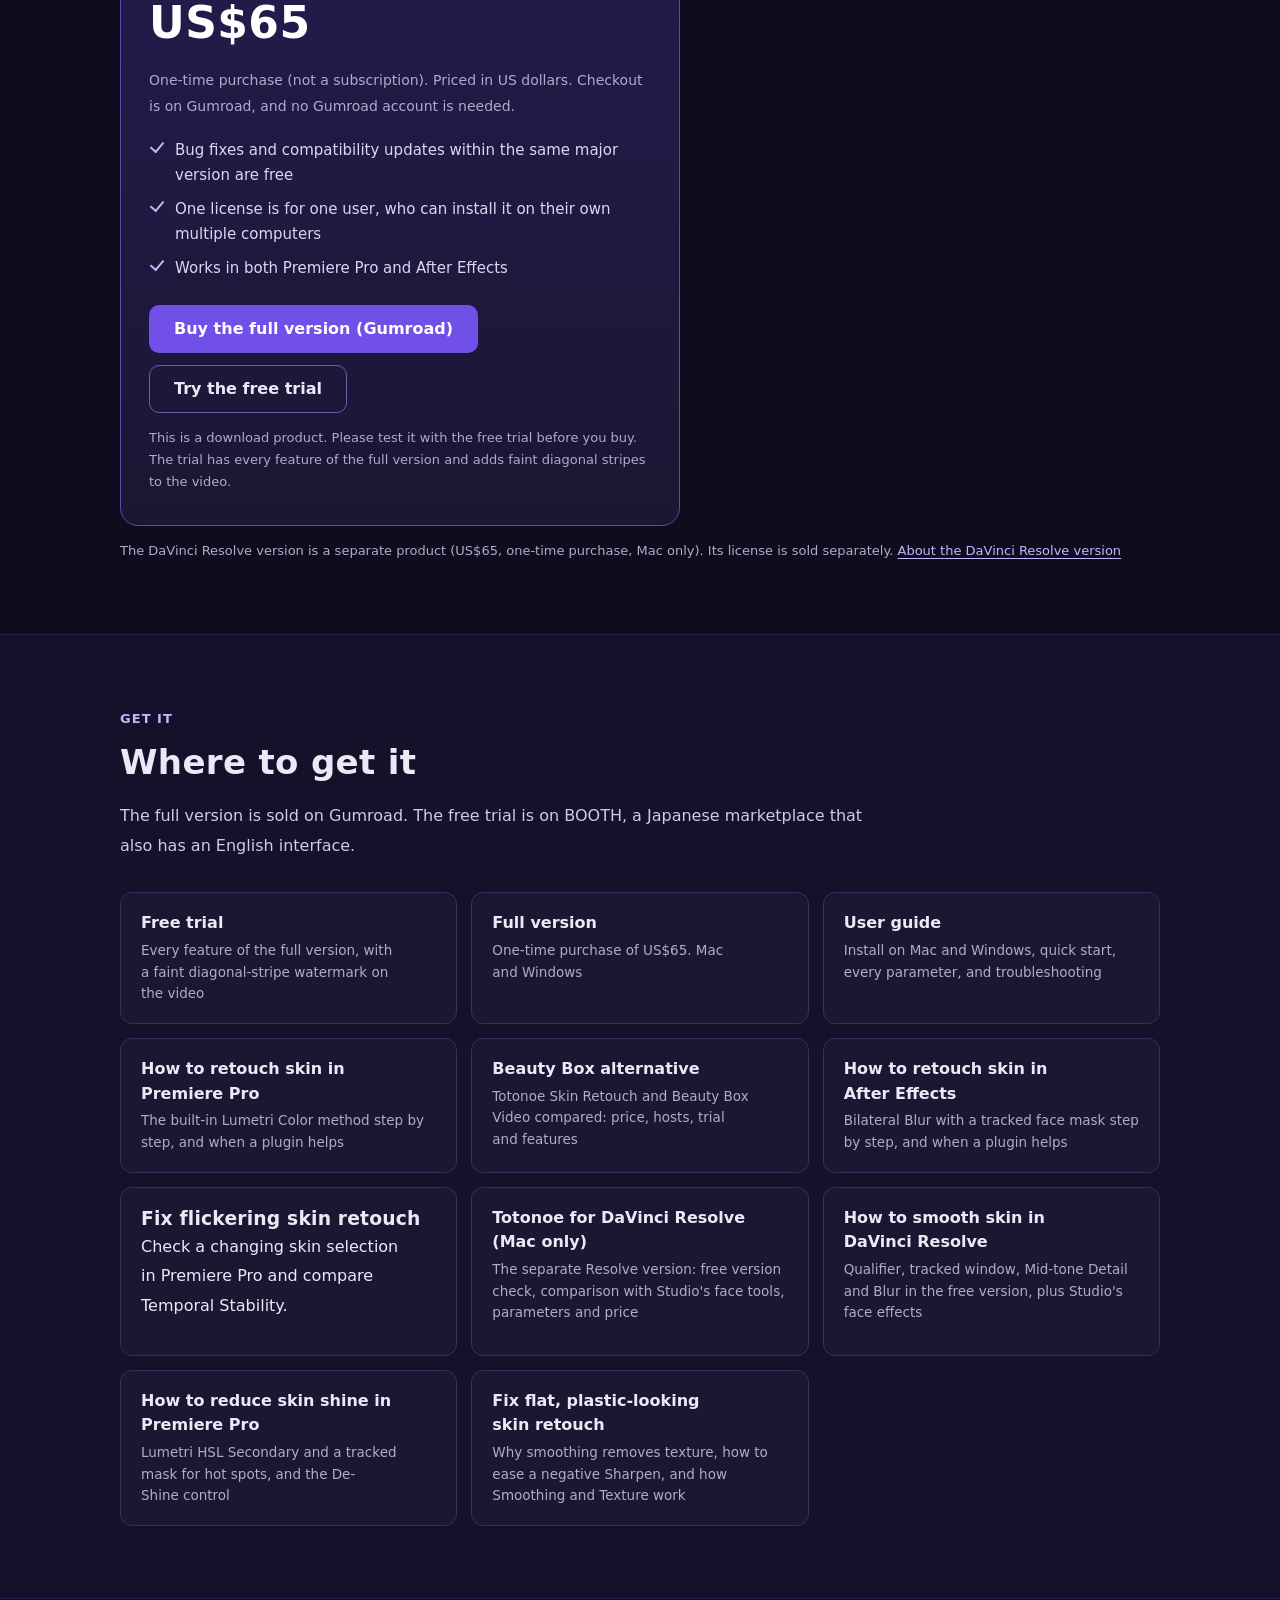
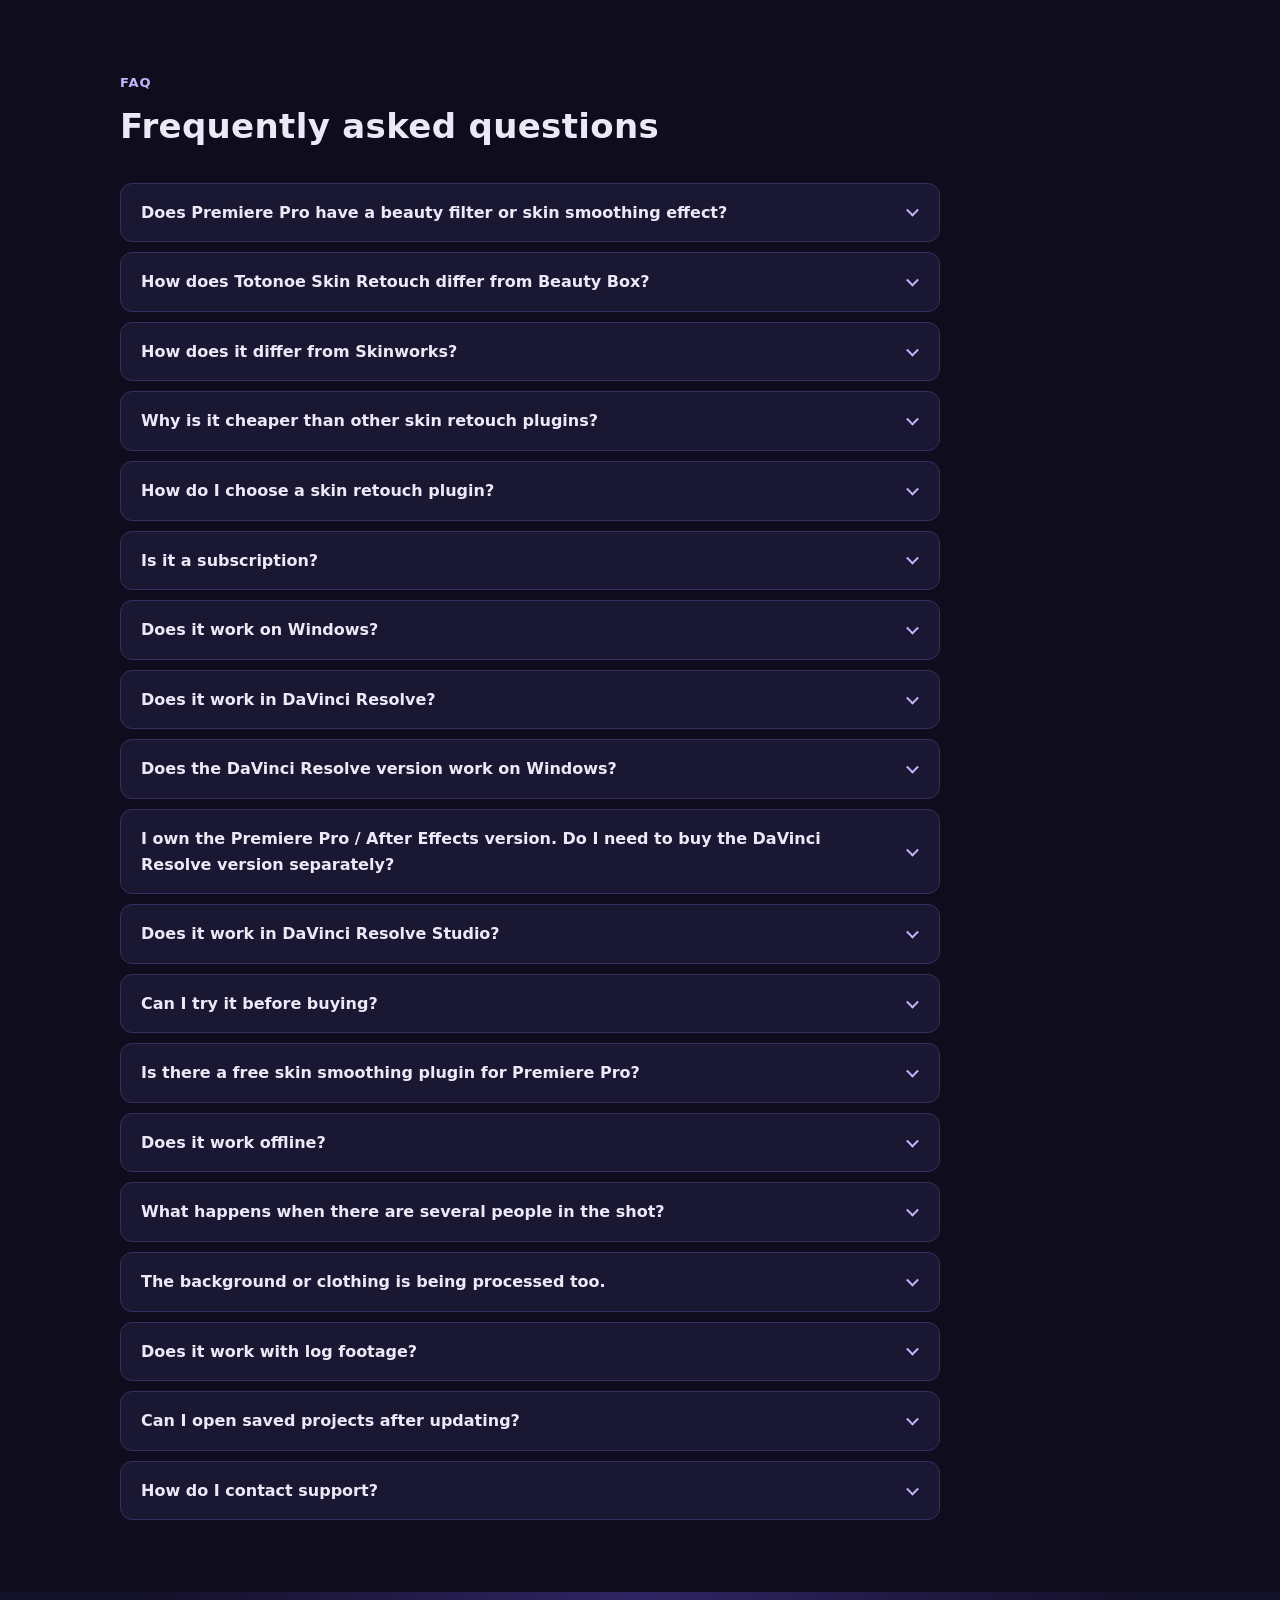
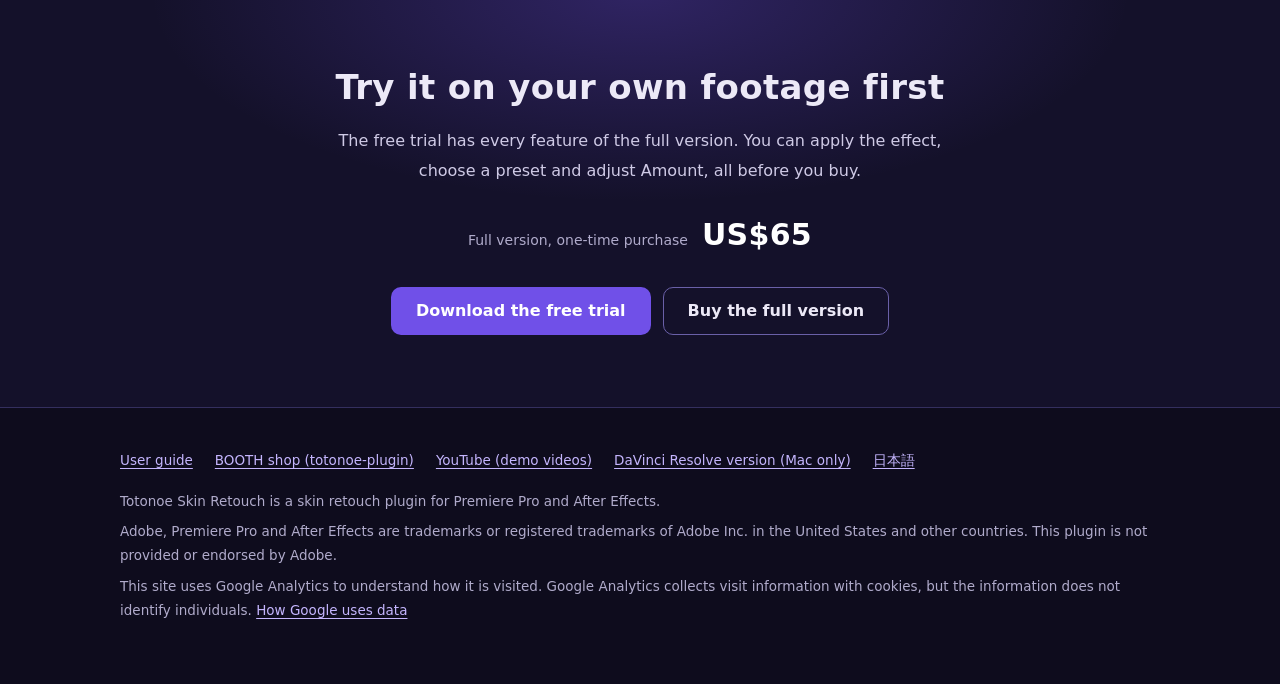
==== commit 73c0be12: "Resolve 版の英語の購入リンクを Gumroad に切り替える（skin-retouch-plugin b8181fa） Co-Authored-By: Claude Opus 5.5 <nor" ====
--- a/en/index.html
+++ b/en/index.html
@@ -117,10 +117,10 @@
    ],
    "offers": {
     "@type": "Offer",
-    "price": 9800,
-    "priceCurrency": "JPY",
+    "price": 65,
+    "priceCurrency": "USD",
     "availability": "https://schema.org/InStock",
-    "url": "https://booth.pm/en/items/9143928"
+    "url": "https://hukkuu.gumroad.com/l/totonoe-skin-retouch-resolve"
    },
    "publisher": {
     "@type": "Organization",
@@ -193,7 +193,7 @@
      "name": "Does it work in DaVinci Resolve?",
      "acceptedAnswer": {
       "@type": "Answer",
-      "text": "There is a separate DaVinci Resolve version. It is Mac only, and Windows is not supported. The product on this page (for Premiere Pro and After Effects) does not work in DaVinci Resolve. I checked the Resolve version on the free version of DaVinci Resolve 20.3.2, on a Mac with Apple Silicon. I have not checked DaVinci Resolve Studio or DaVinci Resolve 21. The Resolve version is a one-time purchase of ¥9,800 (about US$65), and its license is sold separately from this product. Try the free trial first to check that it works on your setup."
+      "text": "There is a separate DaVinci Resolve version. It is Mac only, and Windows is not supported. The product on this page (for Premiere Pro and After Effects) does not work in DaVinci Resolve. I checked the Resolve version on the free version of DaVinci Resolve 20.3.2, on a Mac with Apple Silicon. I have not checked DaVinci Resolve Studio or DaVinci Resolve 21. The Resolve version is a one-time purchase of US$65, and its license is sold separately from this product. Try the free trial first to check that it works on your setup."
      }
     },
     {
@@ -602,7 +602,7 @@
         <dl>
           <div><dt>Host app</dt><dd>DaVinci Resolve (OpenFX). Checked on the free version, 20.3.2</dd></div>
           <div><dt>OS</dt><dd>Mac only. Windows is not supported</dd></div>
-          <div><dt>Price</dt><dd>&yen;9,800 (about US$65), one-time purchase. The license is sold separately from the Premiere Pro / After Effects version</dd></div>
+          <div><dt>Price</dt><dd>US$65, one-time purchase. The license is sold separately from the Premiere Pro / After Effects version</dd></div>
         </dl>
       </div>
     </div>
@@ -613,7 +613,7 @@
       <li>In color-managed HDR (wide gamut) projects, skin detection can get weaker</li>
     </ul>
     <div class="btn-row">
-      <a class="btn btn-primary" href="https://booth.pm/en/items/9143928" rel="noopener">Buy the DaVinci Resolve version (BOOTH)</a>
+      <a class="btn btn-primary" href="https://hukkuu.gumroad.com/l/totonoe-skin-retouch-resolve?utm_source=lp_en&amp;utm_medium=referral&amp;utm_campaign=gumroad_switch" rel="noopener">Buy the DaVinci Resolve version (Gumroad)</a>
       <a class="btn btn-ghost" href="https://booth.pm/en/items/9143931" rel="noopener">Free trial for DaVinci Resolve</a>
       <a class="btn btn-ghost" href="resolve/">Full DaVinci Resolve page</a>
     </div>
@@ -659,7 +659,7 @@
       </div>
       <p class="hint">This is a download product. Please test it with the free trial before you buy. The trial has every feature of the full version and adds faint diagonal stripes to the video.</p>
     </div>
-    <p class="hint">The DaVinci Resolve version is a separate product (&yen;9,800, one-time purchase, Mac only). Its license is sold separately. <a href="resolve/">About the DaVinci Resolve version</a></p>
+    <p class="hint">The DaVinci Resolve version is a separate product (US$65, one-time purchase, Mac only). Its license is sold separately. <a href="resolve/">About the DaVinci Resolve version</a></p>
   </div>
 </section>
 
@@ -755,7 +755,7 @@
       </details>
       <details>
         <summary>Does it work in DaVinci Resolve?</summary>
-        <div class="ans"><p>There is a separate DaVinci Resolve version. It is Mac only, and Windows is not supported. The product on this page (for Premiere Pro and After Effects) does not work in DaVinci Resolve. I checked the Resolve version on the free version of DaVinci Resolve 20.3.2, on a Mac with Apple Silicon. I have not checked DaVinci Resolve Studio or DaVinci Resolve 21. The Resolve version is a one-time purchase of ¥9,800 (about US$65), and its license is sold separately from this product. Try the free trial first to check that it works on your setup.</p><p><a href="https://booth.pm/en/items/9143928" rel="noopener">DaVinci Resolve version on BOOTH</a> / <a href="https://booth.pm/en/items/9143931" rel="noopener">Free trial</a></p></div>
+        <div class="ans"><p>There is a separate DaVinci Resolve version. It is Mac only, and Windows is not supported. The product on this page (for Premiere Pro and After Effects) does not work in DaVinci Resolve. I checked the Resolve version on the free version of DaVinci Resolve 20.3.2, on a Mac with Apple Silicon. I have not checked DaVinci Resolve Studio or DaVinci Resolve 21. The Resolve version is a one-time purchase of US$65, and its license is sold separately from this product. Try the free trial first to check that it works on your setup.</p><p><a href="https://hukkuu.gumroad.com/l/totonoe-skin-retouch-resolve?utm_source=lp_en&amp;utm_medium=referral&amp;utm_campaign=gumroad_switch" rel="noopener">DaVinci Resolve version on Gumroad</a> / <a href="https://booth.pm/en/items/9143931" rel="noopener">Free trial</a></p></div>
       </details>
       <details>
         <summary>Does the DaVinci Resolve version work on Windows?</summary>
